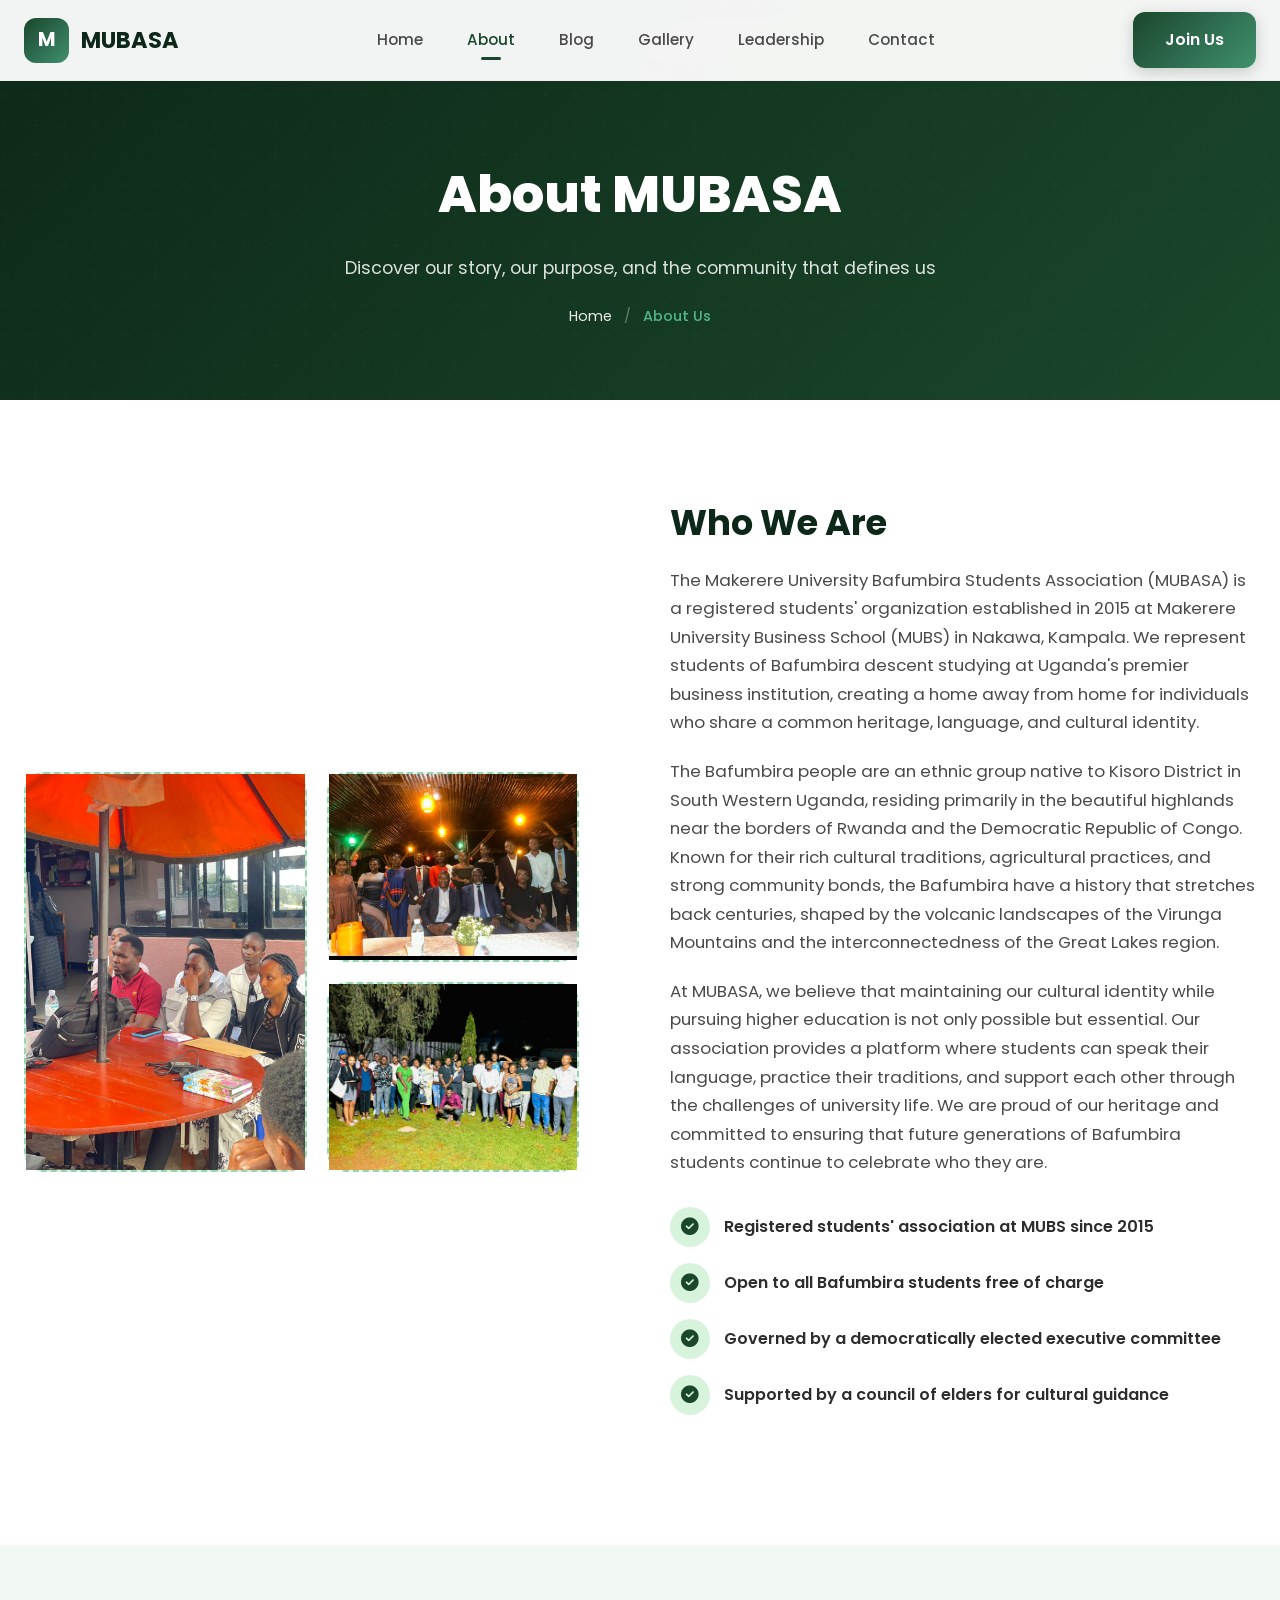
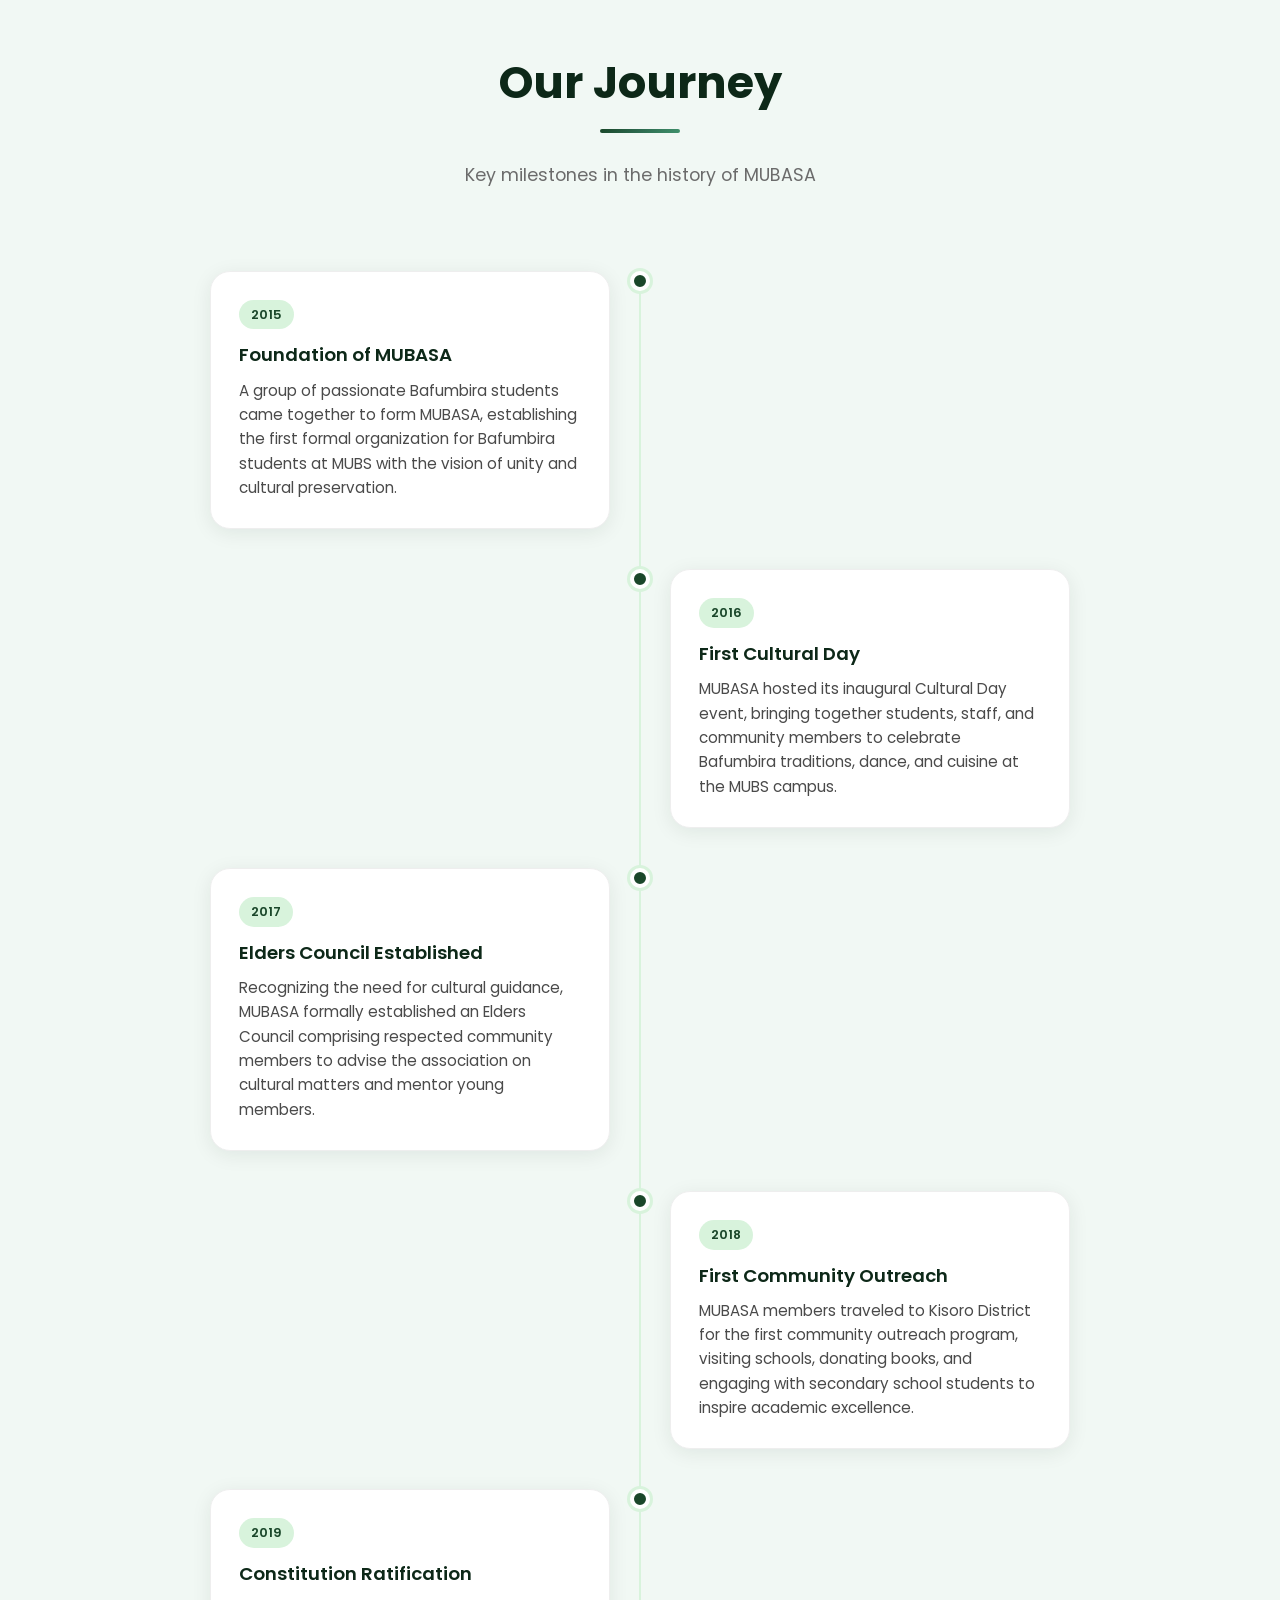
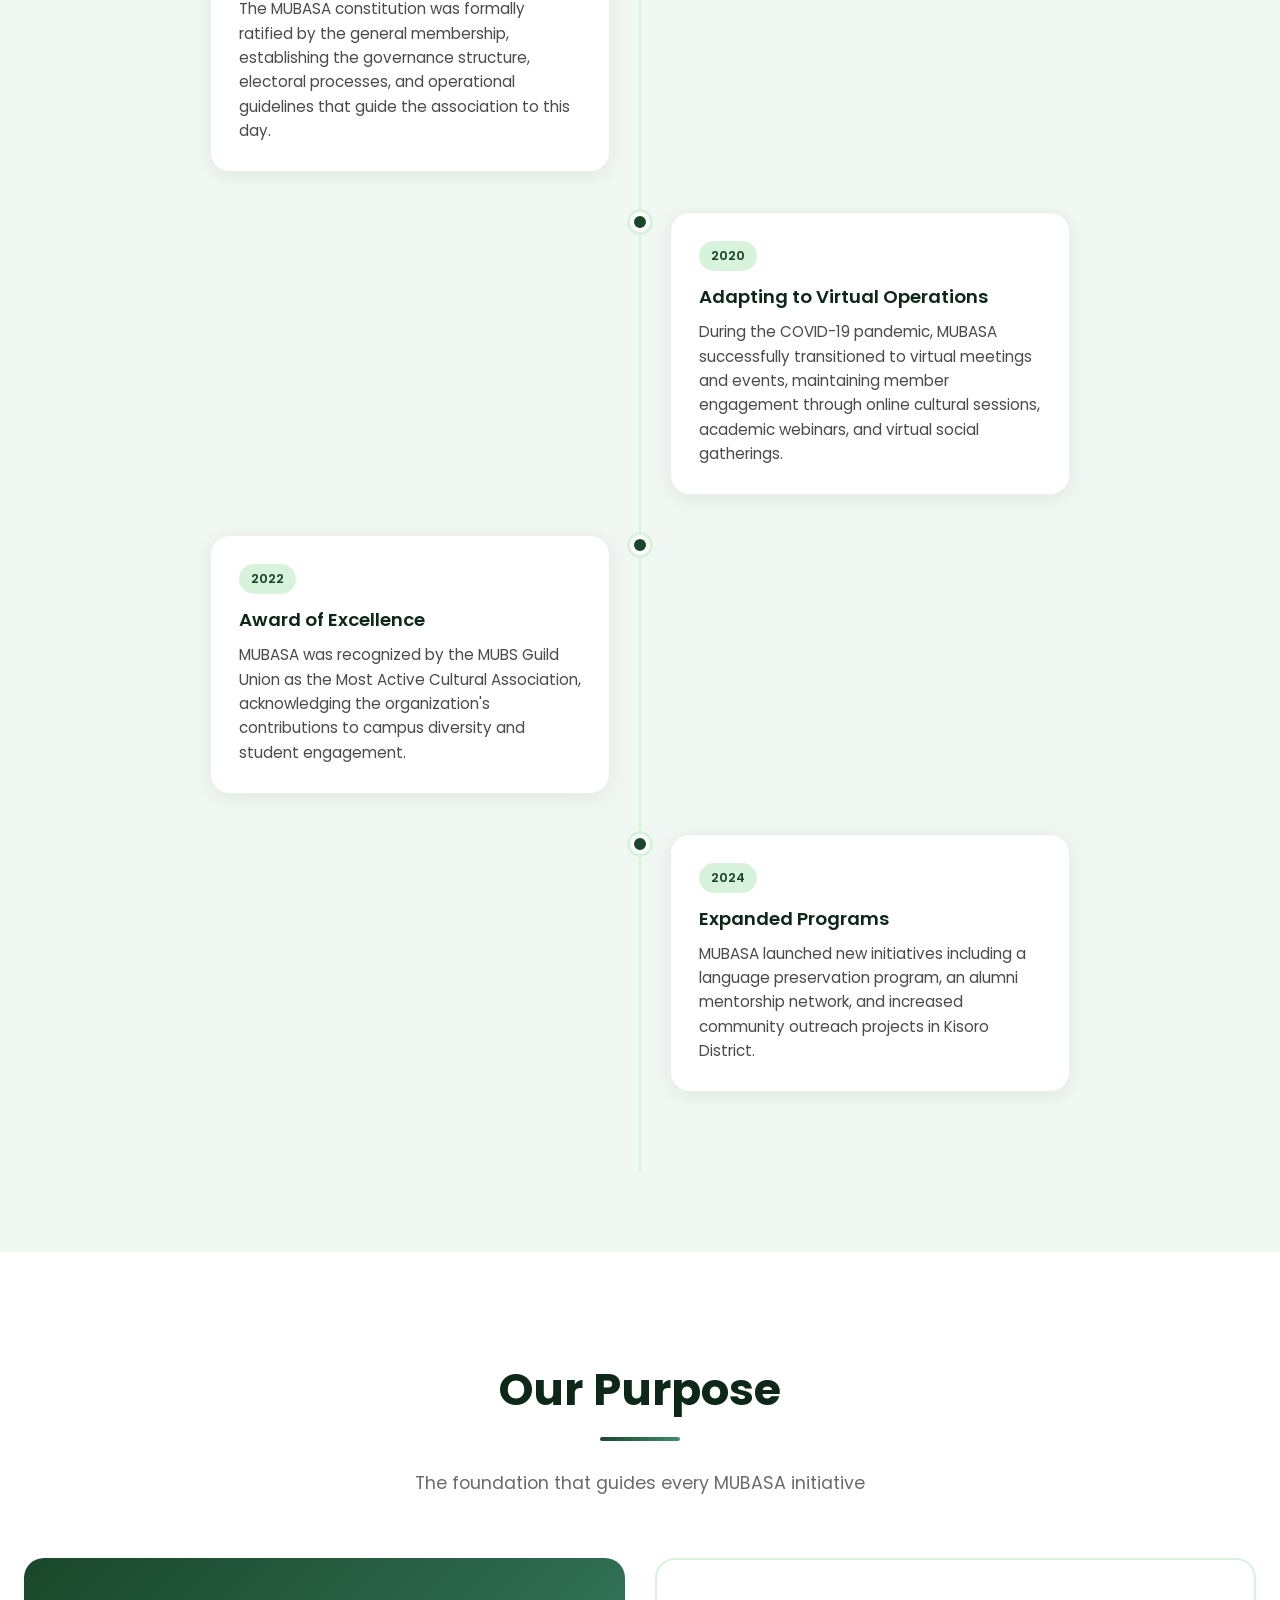
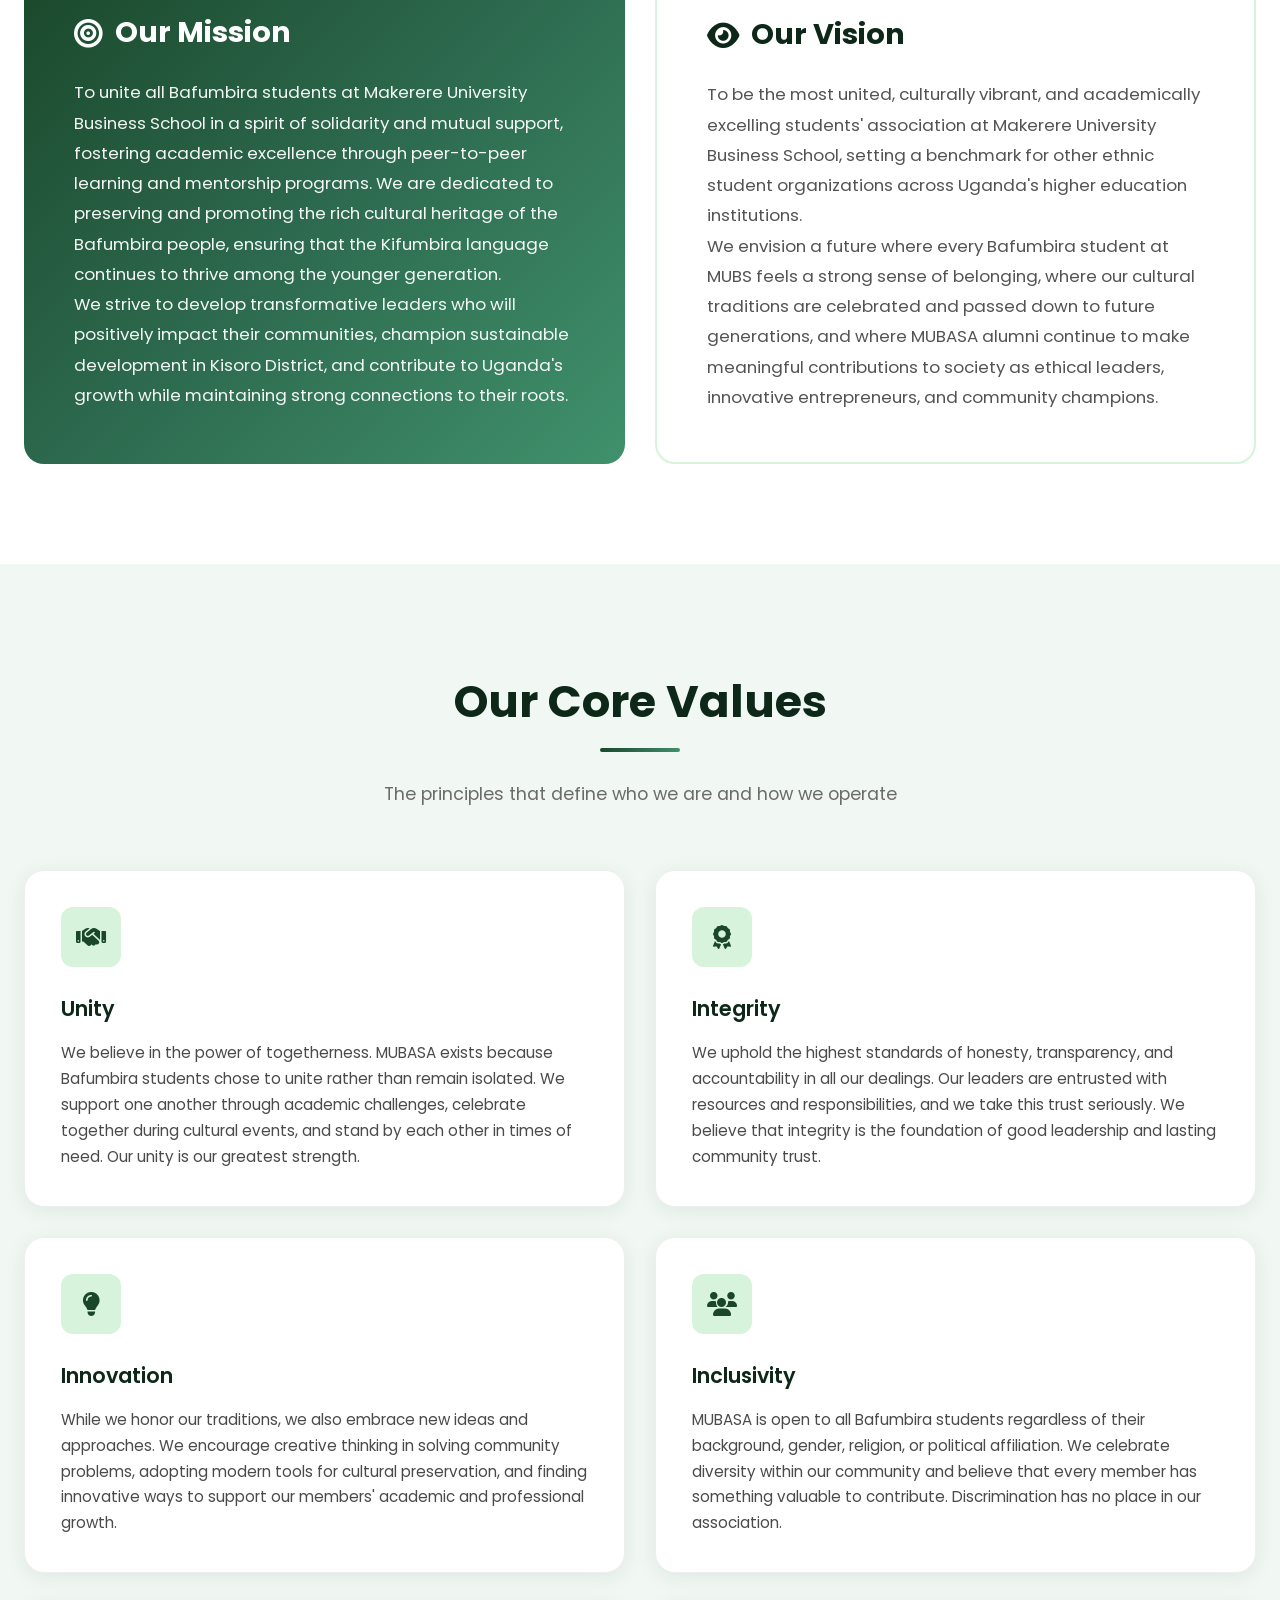
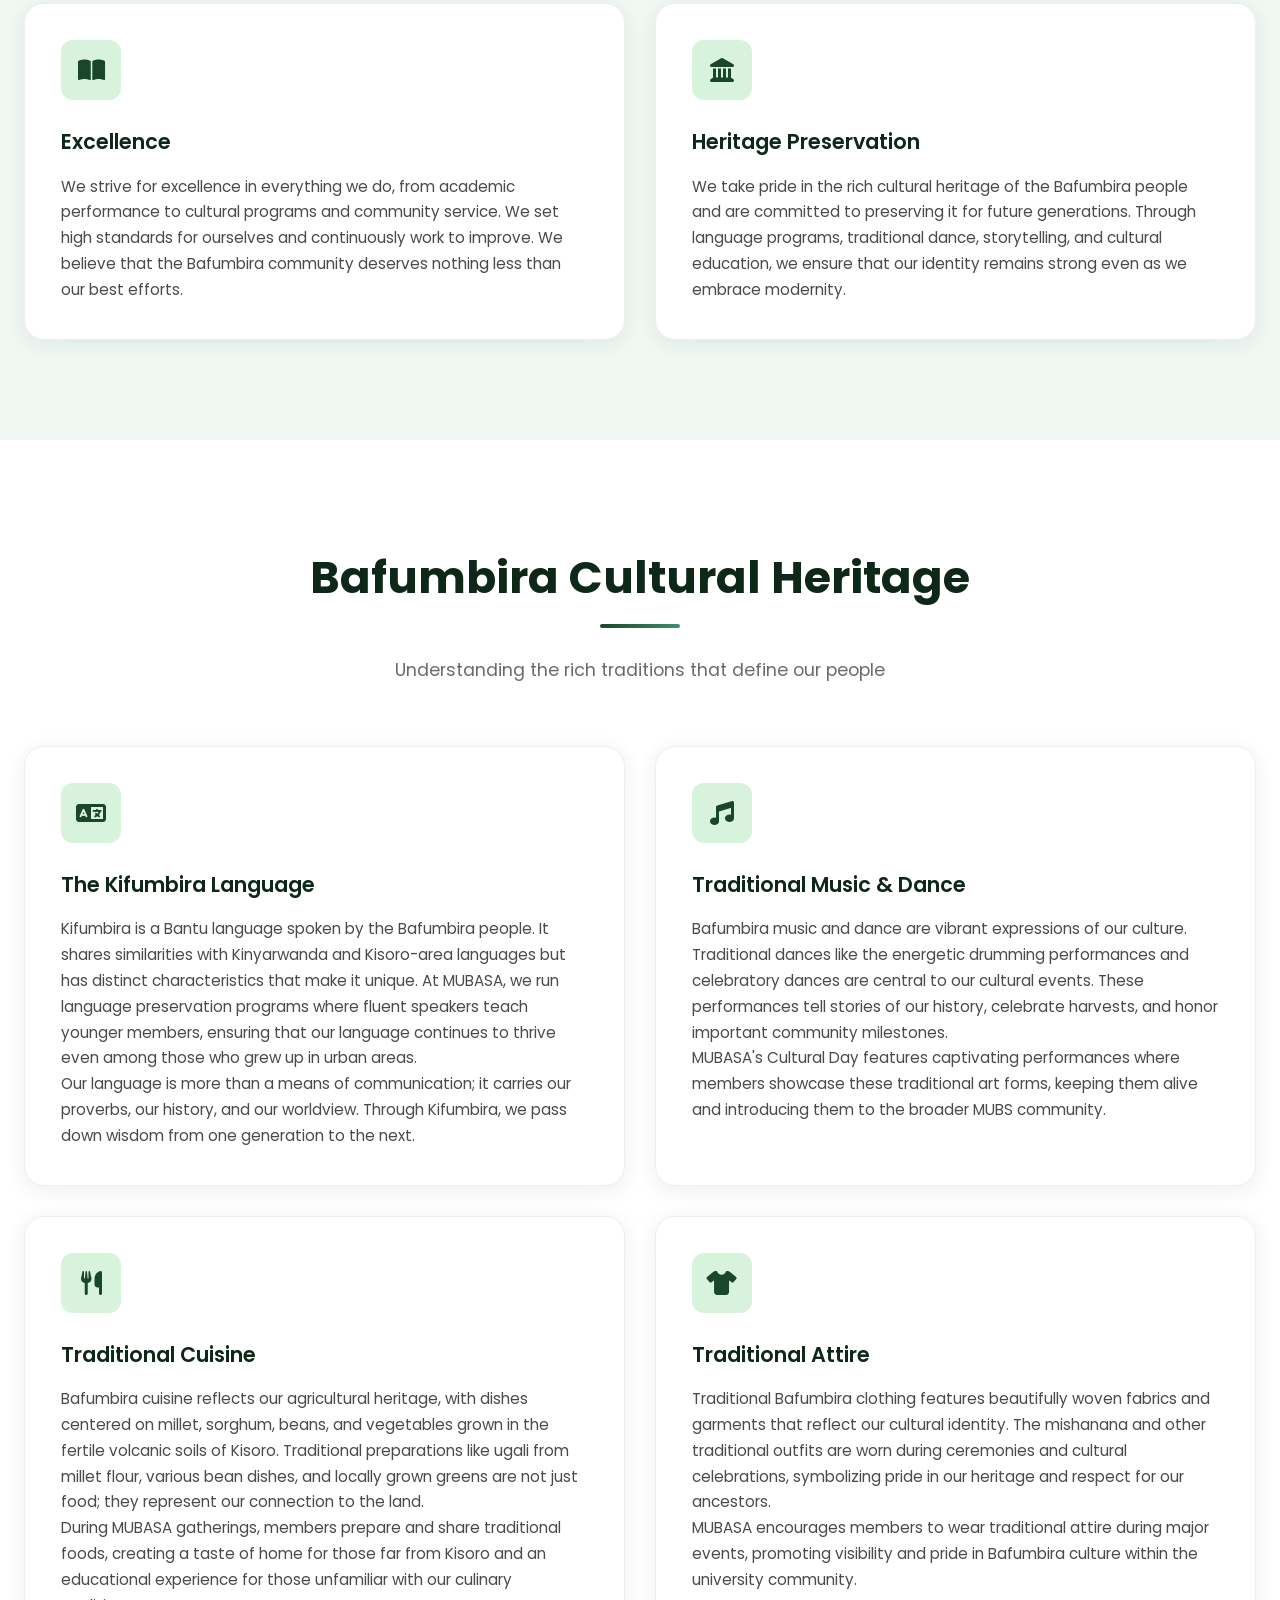
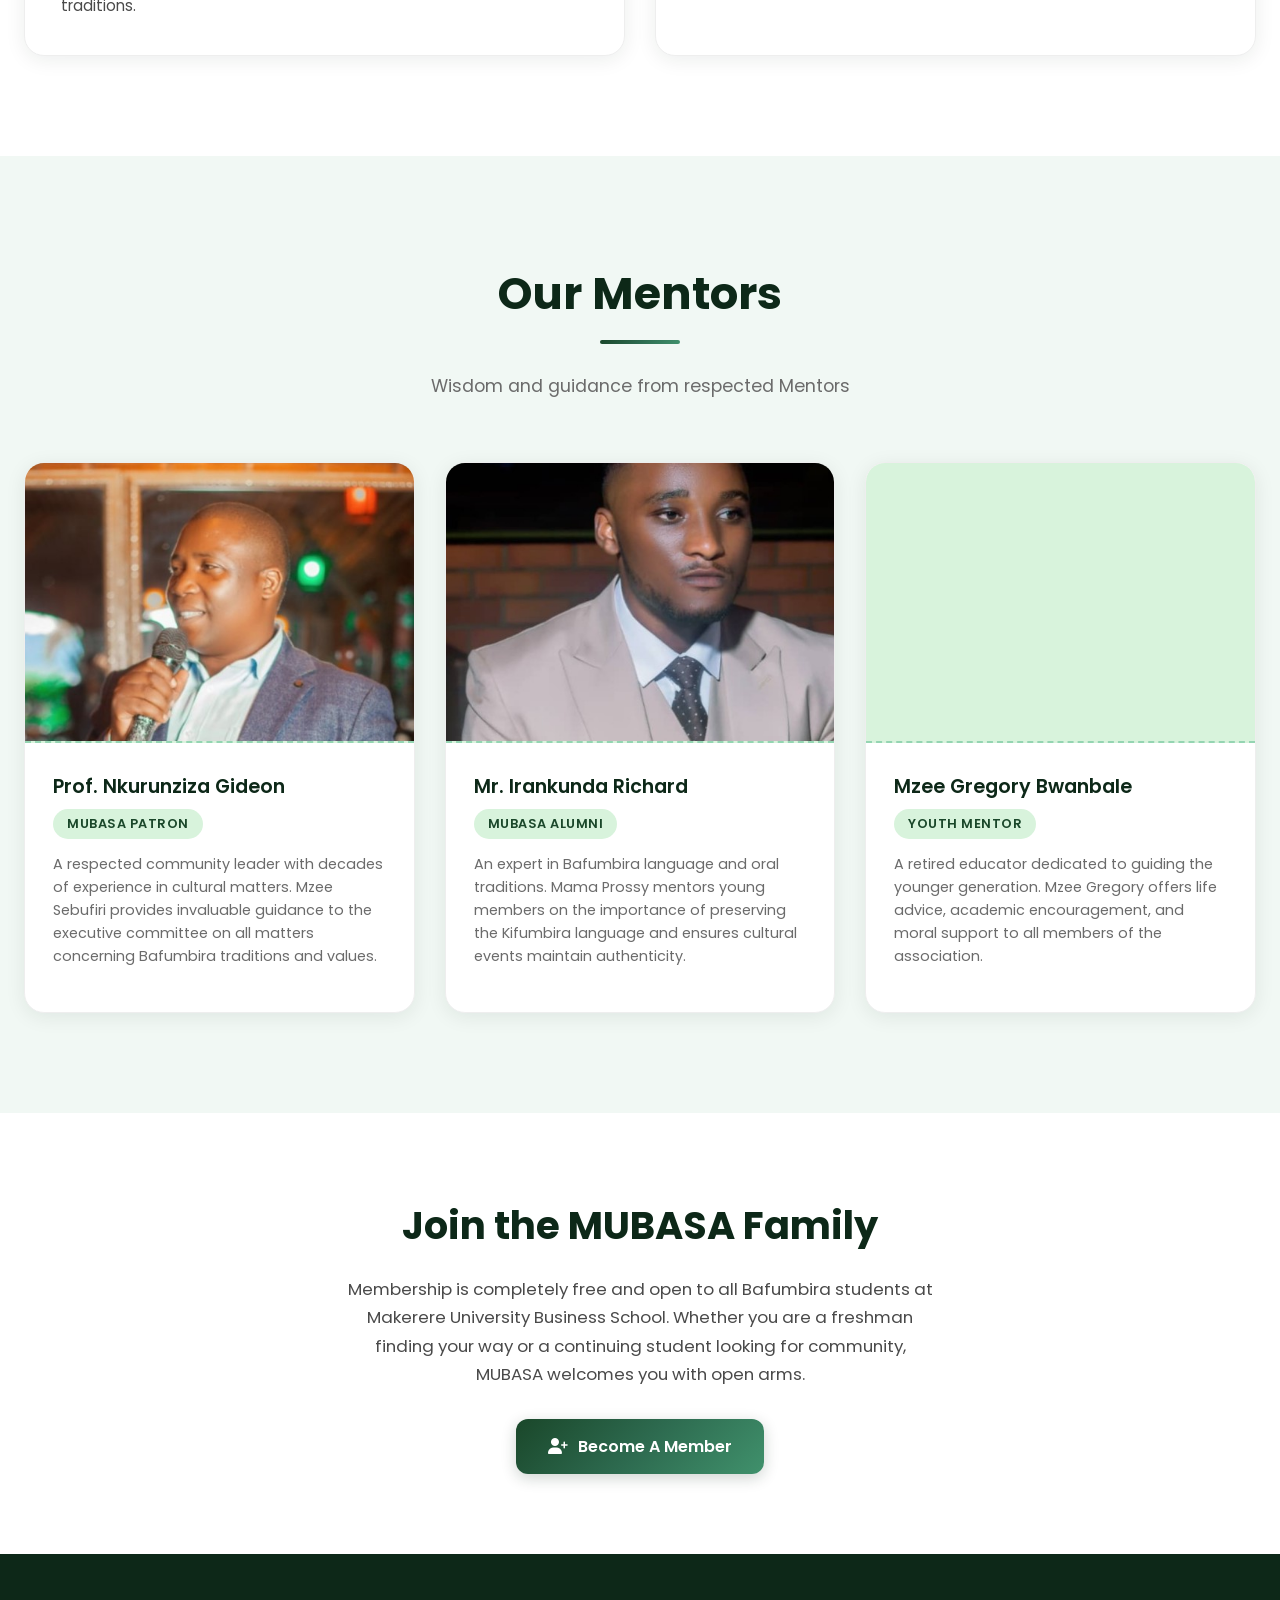
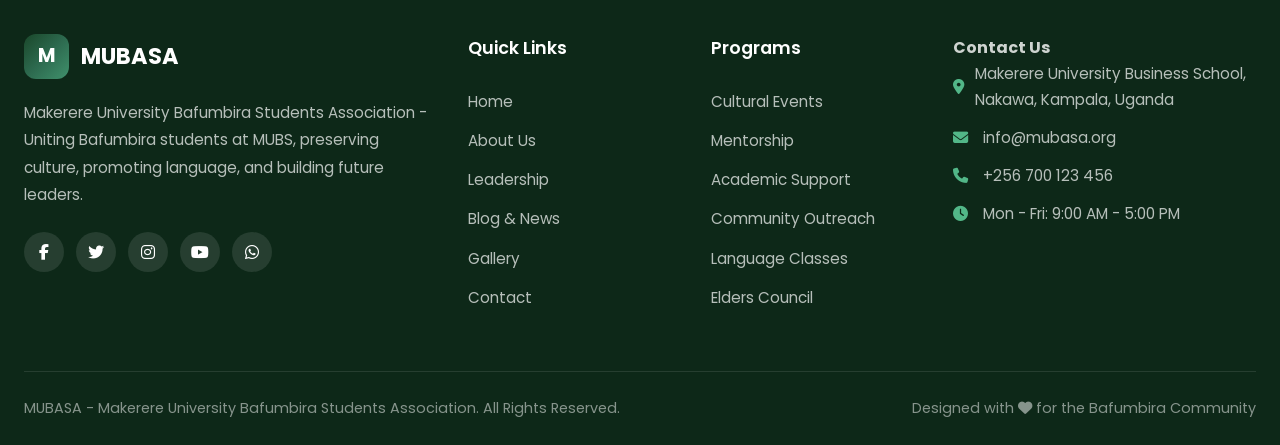
==== about.html @ 677794d9 "images insertion" ====
<!DOCTYPE html>
<html lang="en">
<head>
    <meta charset="UTF-8">
    <meta name="viewport" content="width=device-width, initial-scale=1.0">
    <meta name="description" content="Learn about MUBASA - our history, mission, vision, values, cultural heritage, and the elders council guiding our community.">
    <meta name="keywords" content="MUBASA About, Bafumbira History, MUBASA Mission, Bafumbira Culture, Elders Council">
    <title>About Us | MUBASA - Makerere University Bafumbira Students Association</title>
    <link rel="preconnect" href="https://fonts.googleapis.com">
    <link rel="preconnect" href="https://fonts.gstatic.com" crossorigin>
    <link href="https://fonts.googleapis.com/css2?family=Poppins:wght@300;400;500;600;700;800&display=swap" rel="stylesheet">
    <link rel="stylesheet" href="https://cdnjs.cloudflare.com/ajax/libs/font-awesome/6.5.1/css/all.min.css">
    <link rel="stylesheet" href="css/styles.css">
</head>
<body>
    <!-- ==================== NAVIGATION ==================== -->
    <nav class="navbar" id="navbar" role="navigation" aria-label="Main Navigation">
        <div class="nav-container">
            <a href="index.html" class="logo" aria-label="MUBASA Home">
                <div class="logo-icon">M</div>
                <span>MUBASA</span>
            </a>
            <ul class="nav-links" id="navLinks">
                <li><a href="index.html">Home</a></li>
                <li><a href="about.html" class="active">About</a></li>
                <li><a href="blog.html">Blog</a></li>
                <li><a href="gallery.html">Gallery</a></li>
                <li><a href="leadership.html">Leadership</a></li>
                <li><a href="contact.html">Contact</a></li>
            </ul>
            <div class="nav-cta">
                <a href="contact.html" class="btn btn-primary">Join Us</a>
            </div>
            <button class="mobile-toggle" id="mobileToggle" aria-label="Toggle navigation menu" aria-expanded="false">
                <span></span>
                <span></span>
                <span></span>
            </button>
        </div>
    </nav>

    <!-- ==================== PAGE BANNER ==================== -->
    <header class="page-banner" role="banner">
        <div class="container">
            <div class="page-banner-content">
                <h1>About MUBASA</h1>
                <p>Discover our story, our purpose, and the community that defines us</p>
                <nav class="breadcrumb" aria-label="Breadcrumb">
                    <a href="index.html">Home</a>
                    <span class="separator">/</span>
                    <span class="current">About Us</span>
                </nav>
            </div>
        </div>
    </header>

    <!-- ==================== WHO WE ARE ==================== -->
    <section class="section-light" aria-labelledby="who-heading">
        <div class="container">
            <div class="about-content">
                <div class="about-images">
                    <div class="about-image-main">
                        <img src="images/mubasa gala/meet4.jpg" alt="">
                    </div>
                    <div class="about-image-small">
                        <img src="images/mubasa gala/party.jpg" alt="">
                    </div>
                    <div class="about-image-small">
                        <img src="images/mubasa gala/crew.jpg" alt="">
                    </div>
                </div>
                <div class="about-text">
                    <h3 id="who-heading">Who We Are</h3>
                    <p>
                        The Makerere University Bafumbira Students Association (MUBASA) is a registered 
                        students' organization established in 2015 at Makerere University Business School 
                        (MUBS) in Nakawa, Kampala. We represent students of Bafumbira descent studying 
                        at Uganda's premier business institution, creating a home away from home for 
                        individuals who share a common heritage, language, and cultural identity.
                    </p>
                    <p>
                        The Bafumbira people are an ethnic group native to Kisoro District in South Western 
                        Uganda, residing primarily in the beautiful highlands near the borders of Rwanda 
                        and the Democratic Republic of Congo. Known for their rich cultural traditions, 
                        agricultural practices, and strong community bonds, the Bafumbira have a history 
                        that stretches back centuries, shaped by the volcanic landscapes of the Virunga 
                        Mountains and the interconnectedness of the Great Lakes region.
                    </p>
                    <p>
                        At MUBASA, we believe that maintaining our cultural identity while pursuing higher 
                        education is not only possible but essential. Our association provides a platform 
                        where students can speak their language, practice their traditions, and support 
                        each other through the challenges of university life. We are proud of our heritage 
                        and committed to ensuring that future generations of Bafumbira students continue 
                        to celebrate who they are.
                    </p>
                    <div class="about-features">
                        <div class="about-feature">
                            <div class="about-feature-icon"><i class="fas fa-check-circle" aria-hidden="true"></i></div>
                            <span>Registered students' association at MUBS since 2015</span>
                        </div>
                        <div class="about-feature">
                            <div class="about-feature-icon"><i class="fas fa-check-circle" aria-hidden="true"></i></div>
                            <span>Open to all Bafumbira students free of charge</span>
                        </div>
                        <div class="about-feature">
                            <div class="about-feature-icon"><i class="fas fa-check-circle" aria-hidden="true"></i></div>
                            <span>Governed by a democratically elected executive committee</span>
                        </div>
                        <div class="about-feature">
                            <div class="about-feature-icon"><i class="fas fa-check-circle" aria-hidden="true"></i></div>
                            <span>Supported by a council of elders for cultural guidance</span>
                        </div>
                    </div>
                </div>
            </div>
        </div>
    </section>

    <!-- ==================== HISTORY TIMELINE ==================== -->
    <section class="section-bg" aria-labelledby="history-heading">
        <div class="container">
            <div class="section-header">
                <h2 id="history-heading">Our Journey</h2>
                <p>Key milestones in the history of MUBASA</p>
            </div>
            <div class="timeline">
                <div class="timeline-item animate fade-in-up">
                    <div class="timeline-dot"></div>
                    <div class="timeline-content">
                        <span class="year">2015</span>
                        <h4>Foundation of MUBASA</h4>
                        <p>A group of passionate Bafumbira students came together to form MUBASA, establishing the first formal organization for Bafumbira students at MUBS with the vision of unity and cultural preservation.</p>
                    </div>
                </div>
                <div class="timeline-item animate fade-in-up delay-1">
                    <div class="timeline-dot"></div>
                    <div class="timeline-content">
                        <span class="year">2016</span>
                        <h4>First Cultural Day</h4>
                        <p>MUBASA hosted its inaugural Cultural Day event, bringing together students, staff, and community members to celebrate Bafumbira traditions, dance, and cuisine at the MUBS campus.</p>
                    </div>
                </div>
                <div class="timeline-item animate fade-in-up delay-2">
                    <div class="timeline-dot"></div>
                    <div class="timeline-content">
                        <span class="year">2017</span>
                        <h4>Elders Council Established</h4>
                        <p>Recognizing the need for cultural guidance, MUBASA formally established an Elders Council comprising respected community members to advise the association on cultural matters and mentor young members.</p>
                    </div>
                </div>
                <div class="timeline-item animate fade-in-up delay-3">
                    <div class="timeline-dot"></div>
                    <div class="timeline-content">
                        <span class="year">2018</span>
                        <h4>First Community Outreach</h4>
                        <p>MUBASA members traveled to Kisoro District for the first community outreach program, visiting schools, donating books, and engaging with secondary school students to inspire academic excellence.</p>
                    </div>
                </div>
                <div class="timeline-item animate fade-in-up delay-4">
                    <div class="timeline-dot"></div>
                    <div class="timeline-content">
                        <span class="year">2019</span>
                        <h4>Constitution Ratification</h4>
                        <p>The MUBASA constitution was formally ratified by the general membership, establishing the governance structure, electoral processes, and operational guidelines that guide the association to this day.</p>
                    </div>
                </div>
                <div class="timeline-item animate fade-in-up delay-5">
                    <div class="timeline-dot"></div>
                    <div class="timeline-content">
                        <span class="year">2020</span>
                        <h4>Adapting to Virtual Operations</h4>
                        <p>During the COVID-19 pandemic, MUBASA successfully transitioned to virtual meetings and events, maintaining member engagement through online cultural sessions, academic webinars, and virtual social gatherings.</p>
                    </div>
                </div>
                <div class="timeline-item animate fade-in-up delay-6">
                    <div class="timeline-dot"></div>
                    <div class="timeline-content">
                        <span class="year">2022</span>
                        <h4>Award of Excellence</h4>
                        <p>MUBASA was recognized by the MUBS Guild Union as the Most Active Cultural Association, acknowledging the organization's contributions to campus diversity and student engagement.</p>
                    </div>
                </div>
                <div class="timeline-item animate fade-in-up delay-6">
                    <div class="timeline-dot"></div>
                    <div class="timeline-content">
                        <span class="year">2024</span>
                        <h4>Expanded Programs</h4>
                        <p>MUBASA launched new initiatives including a language preservation program, an alumni mentorship network, and increased community outreach projects in Kisoro District.</p>
                    </div>
                </div>
            </div>
        </div>
    </section>

    <!-- ==================== MISSION & VISION ==================== -->
    <section class="section-light" aria-labelledby="purpose-heading">
        <div class="container">
            <div class="section-header">
                <h2 id="purpose-heading">Our Purpose</h2>
                <p>The foundation that guides every MUBASA initiative</p>
            </div>
            <div class="mission-vision-grid">
                <article class="mission-card animate fade-in-up">
                    <h3><i class="fas fa-bullseye" aria-hidden="true"></i> Our Mission</h3>
                    <p>
                        To unite all Bafumbira students at Makerere University Business School in a spirit 
                        of solidarity and mutual support, fostering academic excellence through peer-to-peer 
                        learning and mentorship programs. We are dedicated to preserving and promoting the 
                        rich cultural heritage of the Bafumbira people, ensuring that the Kifumbira language 
                        continues to thrive among the younger generation.
                    </p>
                    <p>
                        We strive to develop transformative leaders who will positively impact their 
                        communities, champion sustainable development in Kisoro District, and contribute 
                        to Uganda's growth while maintaining strong connections to their roots.
                    </p>
                </article>
                <article class="vision-card animate fade-in-up delay-1">
                    <h3><i class="fas fa-eye" aria-hidden="true"></i> Our Vision</h3>
                    <p>
                        To be the most united, culturally vibrant, and academically excelling students' 
                        association at Makerere University Business School, setting a benchmark for other 
                        ethnic student organizations across Uganda's higher education institutions.
                    </p>
                    <p>
                        We envision a future where every Bafumbira student at MUBS feels a strong sense 
                        of belonging, where our cultural traditions are celebrated and passed down to future 
                        generations, and where MUBASA alumni continue to make meaningful contributions to 
                        society as ethical leaders, innovative entrepreneurs, and community champions.
                    </p>
                </article>
            </div>
        </div>
    </section>

    <!-- ==================== CORE VALUES ==================== -->
    <section class="section-bg" aria-labelledby="values-heading">
        <div class="container">
            <div class="section-header">
                <h2 id="values-heading">Our Core Values</h2>
                <p>The principles that define who we are and how we operate</p>
            </div>
            <div class="grid-2">
                <article class="card animate fade-in-up">
                    <div class="card-icon"><i class="fas fa-handshake" aria-hidden="true"></i></div>
                    <h3>Unity</h3>
                    <p>
                        We believe in the power of togetherness. MUBASA exists because Bafumbira students 
                        chose to unite rather than remain isolated. We support one another through academic 
                        challenges, celebrate together during cultural events, and stand by each other in 
                        times of need. Our unity is our greatest strength.
                    </p>
                </article>
                <article class="card animate fade-in-up delay-1">
                    <div class="card-icon"><i class="fas fa-award" aria-hidden="true"></i></div>
                    <h3>Integrity</h3>
                    <p>
                        We uphold the highest standards of honesty, transparency, and accountability in all 
                        our dealings. Our leaders are entrusted with resources and responsibilities, and we 
                        take this trust seriously. We believe that integrity is the foundation of good 
                        leadership and lasting community trust.
                    </p>
                </article>
                <article class="card animate fade-in-up delay-2">
                    <div class="card-icon"><i class="fas fa-lightbulb" aria-hidden="true"></i></div>
                    <h3>Innovation</h3>
                    <p>
                        While we honor our traditions, we also embrace new ideas and approaches. We encourage 
                        creative thinking in solving community problems, adopting modern tools for cultural 
                        preservation, and finding innovative ways to support our members' academic and 
                        professional growth.
                    </p>
                </article>
                <article class="card animate fade-in-up delay-3">
                    <div class="card-icon"><i class="fas fa-users" aria-hidden="true"></i></div>
                    <h3>Inclusivity</h3>
                    <p>
                        MUBASA is open to all Bafumbira students regardless of their background, gender, 
                        religion, or political affiliation. We celebrate diversity within our community and 
                        believe that every member has something valuable to contribute. Discrimination has 
                        no place in our association.
                    </p>
                </article>
                <article class="card animate fade-in-up delay-4">
                    <div class="card-icon"><i class="fas fa-book-open" aria-hidden="true"></i></div>
                    <h3>Excellence</h3>
                    <p>
                        We strive for excellence in everything we do, from academic performance to cultural 
                        programs and community service. We set high standards for ourselves and continuously 
                        work to improve. We believe that the Bafumbira community deserves nothing less than 
                        our best efforts.
                    </p>
                </article>
                <article class="card animate fade-in-up delay-5">
                    <div class="card-icon"><i class="fas fa-landmark" aria-hidden="true"></i></div>
                    <h3>Heritage Preservation</h3>
                    <p>
                        We take pride in the rich cultural heritage of the Bafumbira people and are committed 
                        to preserving it for future generations. Through language programs, traditional dance, 
                        storytelling, and cultural education, we ensure that our identity remains strong even 
                        as we embrace modernity.
                    </p>
                </article>
            </div>
        </div>
    </section>

    <!-- ==================== CULTURAL HERITAGE ==================== -->
    <section class="section-light" aria-labelledby="culture-heading">
        <div class="container">
            <div class="section-header">
                <h2 id="culture-heading">Bafumbira Cultural Heritage</h2>
                <p>Understanding the rich traditions that define our people</p>
            </div>
            <div class="grid-2">
                <article class="card animate fade-in-up">
                    <div class="card-icon"><i class="fas fa-language" aria-hidden="true"></i></div>
                    <h3>The Kifumbira Language</h3>
                    <p>
                        Kifumbira is a Bantu language spoken by the Bafumbira people. It shares similarities 
                        with Kinyarwanda and Kisoro-area languages but has distinct characteristics that make 
                        it unique. At MUBASA, we run language preservation programs where fluent speakers 
                        teach younger members, ensuring that our language continues to thrive even among 
                        those who grew up in urban areas.
                    </p>
                    <p>
                        Our language is more than a means of communication; it carries our proverbs, our 
                        history, and our worldview. Through Kifumbira, we pass down wisdom from one generation 
                        to the next.
                    </p>
                </article>
                <article class="card animate fade-in-up delay-1">
                    <div class="card-icon"><i class="fas fa-music" aria-hidden="true"></i></div>
                    <h3>Traditional Music &amp; Dance</h3>
                    <p>
                        Bafumbira music and dance are vibrant expressions of our culture. Traditional dances 
                        like the energetic drumming performances and celebratory dances are central to our 
                        cultural events. These performances tell stories of our history, celebrate harvests, 
                        and honor important community milestones.
                    </p>
                    <p>
                        MUBASA's Cultural Day features captivating performances where members showcase these 
                        traditional art forms, keeping them alive and introducing them to the broader MUBS 
                        community.
                    </p>
                </article>
                <article class="card animate fade-in-up delay-2">
                    <div class="card-icon"><i class="fas fa-utensils" aria-hidden="true"></i></div>
                    <h3>Traditional Cuisine</h3>
                    <p>
                        Bafumbira cuisine reflects our agricultural heritage, with dishes centered on millet, 
                        sorghum, beans, and vegetables grown in the fertile volcanic soils of Kisoro. 
                        Traditional preparations like ugali from millet flour, various bean dishes, and 
                        locally grown greens are not just food; they represent our connection to the land.
                    </p>
                    <p>
                        During MUBASA gatherings, members prepare and share traditional foods, creating a 
                        taste of home for those far from Kisoro and an educational experience for those 
                        unfamiliar with our culinary traditions.
                    </p>
                </article>
                <article class="card animate fade-in-up delay-3">
                    <div class="card-icon"><i class="fas fa-tshirt" aria-hidden="true"></i></div>
                    <h3>Traditional Attire</h3>
                    <p>
                        Traditional Bafumbira clothing features beautifully woven fabrics and garments that 
                        reflect our cultural identity. The mishanana and other traditional outfits are worn 
                        during ceremonies and cultural celebrations, symbolizing pride in our heritage and 
                        respect for our ancestors.
                    </p>
                    <p>
                        MUBASA encourages members to wear traditional attire during major events, promoting 
                        visibility and pride in Bafumbira culture within the university community.
                    </p>
                </article>
            </div>
        </div>
    </section>

    <!-- ==================== ELDERS COUNCIL ==================== -->
    <section class="section-bg" aria-labelledby="elders-heading">
        <div class="container">
            <div class="section-header">
                <h2 id="elders-heading">Our Mentors</h2>
                <p>Wisdom and guidance from respected Mentors</p>
            </div>
            <div class="grid-3">
                <article class="leader-card animate fade-in-up">
                    <div class="leader-image" role="img" aria-label="Elder Chairman photo placeholder">
                        <img src="images/Advisors/mubasa patron.jpeg" alt="">
                    </div>
                    <div class="leader-info">
                        <h4>Prof. Nkurunziza Gideon</h4>
                        <span class="role">MUBASA Patron</span>
                        <p>
                            A respected community leader with decades of experience in cultural matters.
                            Mzee Sebufiri provides invaluable guidance to the executive committee on all
                            matters concerning Bafumbira traditions and values.
                        </p>
                    </div>
                </article>
                <article class="leader-card animate fade-in-up delay-1">
                    <div class="leader-image" role="img" aria-label="Elder Advisor photo placeholder">
                        <img src="images/Advisors/mubasa Alumini.jpeg" alt="">
                    </div>
                    <div class="leader-info">
                        <h4>Mr. Irankunda Richard</h4>
                        <span class="role">MUBASA ALUMNI</span>
                        <p>
                            An expert in Bafumbira language and oral traditions. Mama Prossy mentors
                            young members on the importance of preserving the Kifumbira language and
                            ensures cultural events maintain authenticity.
                        </p>
                    </div>
                </article>
                <article class="leader-card animate fade-in-up delay-2">
                    <div class="leader-image" role="img" aria-label="Youth Mentor photo placeholder"></div>
                    <div class="leader-info">
                        <h4>Mzee Gregory Bwanbale</h4>
                        <span class="role">Youth Mentor</span>
                        <p>
                            A retired educator dedicated to guiding the younger generation. Mzee Gregory
                            offers life advice, academic encouragement, and moral support to all members
                            of the association.
                        </p>
                    </div>
                </article>
            </div>
        </div>
    </section>

    <!-- ==================== CTA SECTION ==================== -->
    <section class="cta-section section-light" aria-labelledby="join-heading">
        <div class="container">
            <h2 id="join-heading">Join the MUBASA Family</h2>
            <p>
                Membership is completely free and open to all Bafumbira students at Makerere University 
                Business School. Whether you are a freshman finding your way or a continuing student 
                looking for community, MUBASA welcomes you with open arms.
            </p>
            <a href="contact.html" class="btn btn-primary">
                <i class="fas fa-user-plus" aria-hidden="true"></i>
                Become a Member
            </a>
        </div>
    </section>

    <!-- ==================== FOOTER ==================== -->
    <footer class="footer" role="contentinfo">
        <div class="container">
            <div class="footer-grid">
                <div class="footer-brand">
                    <a href="index.html" class="logo" aria-label="MUBASA Home">
                        <div class="logo-icon">M</div>
                        <span>MUBASA</span>
                    </a>
                    <p>
                        Makerere University Bafumbira Students Association - Uniting Bafumbira students 
                        at MUBS, preserving culture, promoting language, and building future leaders.
                    </p>
                    <div class="footer-social">
                        <a href="#" aria-label="Facebook"><i class="fab fa-facebook-f"></i></a>
                        <a href="#" aria-label="Twitter"><i class="fab fa-twitter"></i></a>
                        <a href="#" aria-label="Instagram"><i class="fab fa-instagram"></i></a>
                        <a href="#" aria-label="YouTube"><i class="fab fa-youtube"></i></a>
                        <a href="#" aria-label="WhatsApp"><i class="fab fa-whatsapp"></i></a>
                    </div>
                </div>
                <div class="footer-links">
                    <h4>Quick Links</h4>
                    <ul>
                        <li><a href="index.html">Home</a></li>
                        <li><a href="about.html">About Us</a></li>
                        <li><a href="leadership.html">Leadership</a></li>
                        <li><a href="blog.html">Blog &amp; News</a></li>
                        <li><a href="gallery.html">Gallery</a></li>
                        <li><a href="contact.html">Contact</a></li>
                    </ul>
                </div>
                <div class="footer-links">
                    <h4>Programs</h4>
                    <ul>
                        <li><a href="about.html">Cultural Events</a></li>
                        <li><a href="about.html">Mentorship</a></li>
                        <li><a href="about.html">Academic Support</a></li>
                        <li><a href="about.html">Community Outreach</a></li>
                        <li><a href="about.html">Language Classes</a></li>
                        <li><a href="about.html">Elders Council</a></li>
                    </ul>
                </div>
                <div class="footer-contact">
                    <h4>Contact Us</h4>
                    <p><i class="fas fa-map-marker-alt" aria-hidden="true"></i> Makerere University Business School, Nakawa, Kampala, Uganda</p>
                    <p><i class="fas fa-envelope" aria-hidden="true"></i> info@mubasa.org</p>
                    <p><i class="fas fa-phone" aria-hidden="true"></i> +256 700 123 456</p>
                    <p><i class="fas fa-clock" aria-hidden="true"></i> Mon - Fri: 9:00 AM - 5:00 PM</p>
                </div>
            </div>
            <div class="footer-bottom">
                <p> MUBASA - Makerere University Bafumbira Students Association. All Rights Reserved.</p>
                <p>Designed with <i class="fas fa-heart" aria-hidden="true"></i> for the Bafumbira Community</p>
            </div>
        </div>
    </footer>

    <!-- ==================== SCROLL TO TOP ==================== -->
    <button class="scroll-top" id="scrollTop" aria-label="Scroll to top">
        <i class="fas fa-chevron-up" aria-hidden="true"></i>
    </button>

    <!-- ==================== JAVASCRIPT ==================== -->
    <script>
        const mobileToggle = document.getElementById('mobileToggle');
        const navLinks = document.getElementById('navLinks');
        mobileToggle.addEventListener('click', () => {
            navLinks.classList.toggle('active');
            const expanded = mobileToggle.getAttribute('aria-expanded') === 'true';
            mobileToggle.setAttribute('aria-expanded', !expanded);
        });

        const navbar = document.getElementById('navbar');
        window.addEventListener('scroll', () => {
            if (window.scrollY > 50) navbar.classList.add('scrolled');
            else navbar.classList.remove('scrolled');
        });

        const scrollTopBtn = document.getElementById('scrollTop');
        window.addEventListener('scroll', () => {
            if (window.scrollY > 500) scrollTopBtn.classList.add('visible');
            else scrollTopBtn.classList.remove('visible');
        });
        scrollTopBtn.addEventListener('click', () => {
            window.scrollTo({ top: 0, behavior: 'smooth' });
        });

        const animateElements = document.querySelectorAll('.animate');
        const observer = new IntersectionObserver((entries) => {
            entries.forEach(entry => { if (entry.isIntersecting) entry.target.style.opacity = '1'; });
        }, { threshold: 0.1 });
        animateElements.forEach(el => observer.observe(el));
    </script>
</body>
</html>
---- css/styles.css ----
/* ==========================================================
   MUBASA - Makerere University Bafumbira Students Association
   Global Stylesheet - Green Professional Theme
   ALPHER TECHNOLOGIES UGANDA
   ========================================================== */

/* ---------- RESET & BASE ---------- */
*, *::before, *::after { margin: 0; padding: 0; box-sizing: border-box; }

:root {
    --primary-dark: #0d2818;
    --primary: #1a472a;
    --primary-medium: #2d6a4f;
    --primary-light: #40916c;
    --primary-bright: #52b788;
    --primary-pale: #74c69d;
    --primary-lighter: #95d5b2;
    --primary-bg: #d8f3dc;
    --primary-bg-light: #e8f5e9;
    --primary-bg-pale: #f1f8f4;
    --text-dark: #1b1b1b;
    --text-medium: #2d2d2d;
    --text-light: #4a4a4a;
    --text-muted: #6b6b6b;
    --text-faint: #888888;
    --white: #ffffff;
    --off-white: #fafafa;
    --border: #e0e0e0;
    --border-light: #eeeeee;
    --shadow: rgba(13, 40, 24, 0.08);
    --shadow-medium: rgba(13, 40, 24, 0.12);
    --shadow-dark: rgba(13, 40, 24, 0.2);
    --gradient-primary: linear-gradient(135deg, var(--primary) 0%, var(--primary-medium) 50%, var(--primary-light) 100%);
    --gradient-dark: linear-gradient(135deg, var(--primary-dark) 0%, var(--primary) 100%);
    --gradient-light: linear-gradient(135deg, var(--primary-bg) 0%, var(--primary-bg-light) 100%);
    --font-primary: 'Poppins', -apple-system, BlinkMacSystemFont, 'Segoe UI', sans-serif;
    --section-padding: 100px;
    --container-max: 1280px;
    --container-padding: 24px;
    --transition-fast: 0.2s ease;
    --transition-normal: 0.3s ease;
    --transition-slow: 0.5s ease;
    --radius-sm: 6px;
    --radius-md: 12px;
    --radius-lg: 20px;
    --radius-xl: 30px;
    --radius-full: 50%;
}

html { 
    scroll-behavior: smooth; 
    font-size: 16px; 
}
body { 
    font-family: var(--font-primary); 
    color: var(--text-medium); 
    line-height: 1.7; 
    background-color: var(--white); 
    overflow-x: hidden; 
}
a { 
    text-decoration: none; 
    color: inherit; 
    transition: var(--transition-normal); 
}
img { 
    max-width: 100%; 
    height: 100%; 
    display: block; 
}
ul, ol { 
    list-style: none; 
}

/* ---------- UTILITIES ---------- */
.container { 
    max-width: var(--container-max); 
    margin: 0 auto; 
    padding: 0 var(--container-padding); 
}
.section-header { 
    text-align: center; 
    margin-bottom: 60px; 
}
.section-header h2 { 
    font-size: 2.8rem; 
    font-weight: 700; 
    color: var(--primary-dark); 
    margin-bottom: 16px; 
    position: relative; 
    display: inline-block; 
}
.section-header h2::after { 
    content: ''; 
    position: absolute; 
    bottom: -12px; left: 50%; 
    transform: translateX(-50%); 
    width: 80px; 
    height: 4px; 
    background: var(--gradient-primary); 
    border-radius: var(--radius-sm); 
}
.section-header p { 
    font-size: 1.1rem; 
    color: var(--text-muted); 
    max-width: 600px; 
    margin: 24px auto 0; 
}
.section-header-light h2 { 
    color: var(--white); 
}
.section-header-light h2::after { 
    background: var(--white); 
}
.section-header-light p { 
    color: rgba(255,255,255,0.85); 
}

.text-center { 
    text-align: center; 
}
.mb-20 { 
    margin-bottom: 20px; 
}
.mb-40 { 
    margin-bottom: 40px; 
}
.mt-40 { 
    margin-top: 40px; 
}
.pt-0 { 
    padding-top: 0; 
}

/* ---------- BUTTONS ---------- */
.btn { 
    display: inline-flex; 
    align-items: center; 
    justify-content: center; 
    gap: 10px; padding: 14px 32px; 
    font-family: var(--font-primary); 
    font-size: 1rem; 
    font-weight: 600; 
    border: none; 
    border-radius: var(--radius-md); 
    cursor: pointer; 
    transition: var(--transition-normal); 
    text-transform: capitalize; 
}
.btn-primary { 
    background: var(--gradient-primary); 
    color: var(--white); 
    box-shadow: 0 4px 15px var(--shadow-dark); 
}
.btn-primary:hover { 
    transform: translateY(-3px); 
    box-shadow: 0 8px 25px var(--shadow-dark); 
    background: var(--gradient-dark); 
}
.btn-secondary { 
    background: transparent; 
    color: var(--primary); 
    border: 2px solid var(--primary); 
}
.btn-secondary:hover { 
    background: var(--primary); 
    color: var(--white); 
    transform: translateY(-3px); 
}
.btn-light { 
    background: var(--white); 
    color: var(--primary); 
    box-shadow: 0 4px 15px var(--shadow); 
}
.btn-light:hover { 
    background: var(--primary-bg); 
    transform: translateY(-3px); 
    box-shadow: 0 8px 25px var(--shadow-medium); 
}
.btn-outline-light { 
    background: transparent; 
    color: var(--white); 
    border: 2px solid rgba(255,255,255,0.4); 
}
.btn-outline-light:hover { 
    background: var(--white); 
    color: var(--primary); 
    border-color: var(--white); 
}

/* ---------- NAVIGATION ---------- */
.navbar { 
    position: fixed; 
    top: 0; left: 0; 
    width: 100%; 
    z-index: 1000; 
    background: rgba(255,255,255,0.95); 
    backdrop-filter: blur(10px); 
    border-bottom: 1px solid var(--border-light); 
    transition: var(--transition-normal); 
}
.navbar.scrolled { 
    box-shadow: 0 4px 20px var(--shadow); 
    background: rgba(255,255,255,0.98); 
}
.nav-container { 
    max-width: var(--container-max); 
    margin: 0 auto; 
    padding: 0 var(--container-padding); 
    display: flex; 
    align-items: center; 
    justify-content: space-between; 
    height: 80px; 
}
.logo { 
    display: flex; 
    align-items: center; 
    gap: 12px; 
    font-weight: 700; 
    font-size: 1.4rem; 
    color: var(--primary-dark); 
}
.logo-icon { 
    width: 45px; 
    height: 45px; 
    background: var(--gradient-primary); 
    border-radius: var(--radius-md); 
    display: flex; 
    align-items: center; 
    justify-content: center; 
    color: var(--white); 
    font-size: 1.2rem; 
    font-weight: 700; 
}
.nav-links { 
    display: flex; 
    align-items: center; 
    gap: 8px; 
}
.nav-links a { 
    padding: 10px 18px; 
    font-size: 0.95rem; 
    font-weight: 500; 
    color: var(--text-light); 
    border-radius: var(--radius-md); 
    position: relative; 
}
.nav-links a:hover, 
.nav-links a.active { 
    color: var(--primary); 
    background: transparent; 
}
.nav-links a.active::after { 
    content: ''; 
    position: absolute; 
    bottom: 0; 
    left: 50%; 
    transform: translateX(-50%); 
    width: 20px; 
    height: 3px; 
    background: var(--primary); 
    border-radius: var(--radius-sm); 
}
.nav-cta { 
    display: flex; 
    align-items: center; 
    gap: 16px; 
}
.mobile-toggle { 
    display: none; 
    flex-direction: column; 
    gap: 5px; 
    cursor: pointer; 
    padding: 5px; 
}
.mobile-toggle span { 
    width: 25px; 
    height: 2px; 
    background: var(--primary-dark); 
    transition: var(--transition-normal); 
    border-radius: 2px; 
}

/* ---------- HERO SECTION ---------- */
.hero {
    position: relative; 
    min-height: calc(100vh - 80px); 
    padding: 180px 0 80px; 
    background: radial-gradient(circle at top left, rgba(82,183,136,0.2), transparent 24%), linear-gradient(135deg, #0c2717 0%, #18442e 100%); 
    overflow: hidden; 
}
.hero::before { 
    content: ''; 
    position: absolute; 
    inset: 0; 
    background: url("data:image/svg+xml,%3Csvg width='60' height='60' viewBox='0 0 60 60' xmlns='http://www.w3.org/2000/svg'%3E%3Cg fill='none' fill-rule='evenodd'%3E%3Cg fill='%2340916c' fill-opacity='0.05'%3E%3Cpath d='M36 34v-4h-2v4h-4v2h4v4h2v-4h4v-2h-4zm0-30V0h-2v4h-4v2h4v4h2V6h4V4h-4zM6 34v-4H4v4H0v2h4v4h2v-4h4v-2H6zM6 4V0H4v4H0v2h4v4h2V6h4V4H6z'/%3E%3C/g%3E%3C/g%3E%3C/svg%3E"); 
    opacity: 0.24; 
}
.hero-grid { 
    display: grid; 
    grid-template-columns: 1.15fr 0.85fr; 
    gap: 60px; align-items: center; 
}
.hero-copy { 
    position: relative; 
    z-index: 2; 
}
.hero-badge { 
    display: inline-flex; 
    align-items: center; 
    gap: 10px; 
    padding: 12px 24px; 
    background: rgba(255,255,255,0.12); 
    border: 1px solid rgba(255,255,255,0.18); 
    border-radius: 999px; 
    color: rgba(255,255,255,0.95); 
    font-size: 0.95rem; 
    font-weight: 600; 
    margin-bottom: 32px; 
    backdrop-filter: blur(14px); 
}
.hero h1 { 
    font-size: 4.2rem; 
    font-weight: 800; 
    color: var(--white); 
    line-height: 1.05; 
    margin-bottom: 28px; 
    letter-spacing: -0.02em; 
}
.hero h1 span { 
    color: var(--primary-bright); 
    background: transparent; 
    border-radius: 0; 
    padding: 0; 
}
.hero-description { 
    max-width: 620px; 
    font-size: 1.15rem; 
    color: rgba(255,255,255,0.9); 
    margin-bottom: 36px; 
    line-height: 1.9; 
}
.hero-buttons { 
    display: flex; 
    flex-wrap: wrap; 
    gap: 16px; 
    margin-bottom: 40px; 
}
.hero-buttons .btn { 
    min-width: 190px; 
}
.hero-highlights { 
    display: grid; 
    grid-template-columns: repeat(3, minmax(0, 1fr)); 
    gap: 18px; 
}
.hero-highlight { 
    background: rgba(255,255,255,0.08); 
    border: 1px solid rgba(255,255,255,0.14); 
    border-radius: var(--radius-xl); 
    padding: 24px 26px; 
    box-shadow: 0 22px 55px rgba(0,0,0,0.16); 
}
.hero-highlight strong { 
    display: block; 
    font-size: 2rem; 
    font-weight: 800; 
    color: var(--white); 
    line-height: 1.05; 
}
.hero-highlight span { 
    color: rgba(255,255,255,0.82); 
    margin-top: 8px; 
    display: block; 
    text-transform: uppercase; 
    letter-spacing: 0.08em; 
    font-size: 0.82rem; 
}
.hero-panel { 
    display: flex; 
    justify-content: center; 
}
.hero-media { 
    width: 100%; 
    max-width: 520px; 
    display: grid; 
    gap: 24px; 
}
.hero-image-frame { 
    min-height: fit-content; 
    border-radius: var(--radius-xl); 
    overflow: hidden; 
    background: linear-gradient(180deg, rgba(255,255,255,0.18), rgba(255,255,255,0.04)); 
    border: 1px solid rgba(255,255,255,0.18); 
    box-shadow: 0 30px 80px rgba(0,0,0,0.24); 
    position: relative; 
    display: flex; 
    align-items: center; 
    justify-content: center; 
}
.hero-image-label { 
    color: rgba(255,255,255,0.35); 
    font-size: 1rem; 
    letter-spacing: 0.12em; 
    text-transform: uppercase; 
    font-weight: 600; 

    img {
        height: 100%;
    }
}
.hero-card-row { 
    display: grid; 
    grid-template-columns: repeat(2, 1fr); 
    gap: 16px; 
}
.hero-card { 
    background: rgba(255,255,255,0.08); 
    border: 1px solid rgba(255,255,255,0.16); 
    border-radius: var(--radius-lg); 
    padding: 20px 22px; 
    display: flex; 
    align-items: center; 
    gap: 14px; 
    box-shadow: 0 10px 30px rgba(0,0,0,0.16); 
}
.hero-card i { 
    width: 44px; 
    height: 44px; 
    display: flex; 
    align-items: center; 
    justify-content: center; 
    border-radius: 14px; 
    background: rgba(255,255,255,0.2); 
    color: var(--white); 
    font-size: 1.2rem; 
}
.hero-card div { 
    color: rgba(255,255,255,0.95); 
    font-size: 0.95rem; 
    font-weight: 600; 
}

/* ---------- SECTION BACKGROUNDS ---------- */
.section-light { 
    background: var(--white); 
    padding: var(--section-padding) 0; 
}
.section-bg { 
    background: var(--primary-bg-pale); 
    padding: var(--section-padding) 0; 
}
.section-gradient { 
    background: var(--gradient-primary); 
    padding: var(--section-padding) 0; 
    color: var(--white); 
}
.section-dark { 
    background: var(--primary-dark); 
    padding: var(--section-padding) 0; 
    color: var(--white); 
}

/* ---------- PAGE BANNER ---------- */
.page-banner { 
    position: relative; 
    min-height: 400px; 
    display: flex; 
    align-items: center; 
    background: var(--gradient-dark); 
    overflow: hidden; 
    padding-top: 80px; 
}
.page-banner::before { 
    content: ''; 
    position: absolute; 
    top: 0; 
    left: 0; 
    width: 100%; 
    height: 100%; 
    background: url("data:image/svg+xml,%3Csvg width='60' height='60' viewBox='0 0 60 60' xmlns='http://www.w3.org/2000/svg'%3E%3Cg fill='none' fill-rule='evenodd'%3E%3Cg fill='%2340916c' fill-opacity='0.05'%3E%3Cpath d='M36 34v-4h-2v4h-4v2h4v4h2v-4h4v-2h-4zm0-30V0h-2v4h-4v2h4v4h2V6h4V4h-4zM6 34v-4H4v4H0v2h4v4h2v-4h4v-2H6zM6 4V0H4v4H0v2h4v4h2V6h4V4H6z'/%3E%3C/g%3E%3C/g%3E%3C/svg%3E"); 
    opacity: 0.6; 
}
.page-banner-content { 
    position: relative; 
    z-index: 2; 
    text-align: center; 
    width: 100%; 
}
.page-banner h1 { 
    font-size: 3.2rem; 
    font-weight: 800; 
    color: var(--white); 
    margin-bottom: 16px; 
}
.page-banner p { 
    font-size: 1.1rem; 
    color: rgba(255,255,255,0.85); 
    max-width: 600px; 
    margin: 0 auto; 
}

/* ---------- BREADCRUMB ---------- */
.breadcrumb { 
    display: flex; 
    align-items: center; 
    justify-content: center; 
    gap: 12px; 
    margin-top: 20px; 
    font-size: 0.9rem; 
    color: rgba(255,255,255,0.7); 
}
.breadcrumb a { color: rgba(255,255,255,0.9); }
.breadcrumb a:hover { color: var(--primary-bright); }
.breadcrumb .separator { opacity: 0.5; }
.breadcrumb .current { color: var(--primary-bright); font-weight: 500; }

/* ---------- CARDS ---------- */
.card { background: var(--white); border-radius: var(--radius-lg); padding: 36px; box-shadow: 0 4px 20px var(--shadow); transition: var(--transition-normal); border: 1px solid var(--border-light); height: 100%; }
.card:hover { transform: translateY(-8px); box-shadow: 0 12px 40px var(--shadow-medium); border-color: var(--primary-bg); }
.card-icon { width: 60px; height: 60px; background: var(--primary-bg); border-radius: var(--radius-md); display: flex; align-items: center; justify-content: center; color: var(--primary); font-size: 1.5rem; margin-bottom: 24px; transition: var(--transition-normal); }
.card:hover .card-icon { background: var(--primary); color: var(--white); transform: scale(1.1); }
.card h3 { font-size: 1.3rem; font-weight: 600; color: var(--primary-dark); margin-bottom: 14px; }
.card p { color: var(--text-light); font-size: 0.95rem; line-height: 1.7; }

/* ---------- GRID LAYOUTS ---------- */
.grid-2 { display: grid; grid-template-columns: repeat(2, 1fr); gap: 30px; }
.grid-3 { display: grid; grid-template-columns: repeat(3, 1fr); gap: 30px; }
.grid-4 { display: grid; grid-template-columns: repeat(4, 1fr); gap: 24px; }

/* ---------- ABOUT SECTION ---------- */
.about-content { display: grid; grid-template-columns: 1fr 1fr; gap: 60px; align-items: center; }
.about-images { display: grid; grid-template-columns: 1fr 1fr; gap: 20px; position: relative; }
.about-image-main { grid-row: span 2; height: 100%; min-height: 400px; border-radius: var(--radius-lg); background: var(--primary-bg); border: 2px dashed var(--primary-lighter); display: flex; align-items: center; justify-content: center; position: relative; }
.about-image-main::after { content: ''; color: var(--primary-light); font-size: 0.9rem; }
.about-image-small { height: 190px; width: fit-content; border-radius: var(--radius-lg); background: var(--primary-bg-light); border: 2px dashed var(--primary-lighter); display: flex; align-items: center; justify-content: center; }
.about-image-small::after { content: ''; color: var(--primary-light); font-size: 0.85rem; }
.about-text h3 { font-size: 2.2rem; font-weight: 700; color: var(--primary-dark); margin-bottom: 20px; line-height: 1.3; }
.about-text p { color: var(--text-light); margin-bottom: 20px; font-size: 1.05rem; }
.about-features { display: flex; flex-direction: column; gap: 16px; margin: 30px 0; }
.about-feature { display: flex; align-items: center; gap: 14px; }
.about-feature-icon { width: 40px; height: 40px; background: var(--primary-bg); border-radius: var(--radius-full); display: flex; align-items: center; justify-content: center; color: var(--primary); font-size: 1.1rem; flex-shrink: 0; }
.about-feature span { font-weight: 600; color: var(--text-medium); }

/* ---------- MISSION & VISION ---------- */
.mission-vision-grid { display: grid; grid-template-columns: repeat(2, 1fr); gap: 30px; }
.mission-card, .vision-card { padding: 50px; border-radius: var(--radius-lg); position: relative; overflow: hidden; }
.mission-card { background: var(--gradient-primary); color: var(--white); }
.vision-card { background: var(--white); border: 2px solid var(--primary-bg); }
.mission-card h3, .vision-card h3 { font-size: 1.8rem; font-weight: 700; margin-bottom: 20px; display: flex; align-items: center; gap: 12px; }
.mission-card p, .vision-card p { font-size: 1.05rem; line-height: 1.8; opacity: 0.95; }
.vision-card h3 { color: var(--primary-dark); }
.vision-card p { color: var(--text-light); }

/* ---------- VALUES ---------- */
.values-grid { display: grid; grid-template-columns: repeat(4, 1fr); gap: 24px; }
.value-card { background: var(--white); padding: 36px 28px; border-radius: var(--radius-lg); text-align: center; box-shadow: 0 4px 20px var(--shadow); transition: var(--transition-normal); border: 1px solid var(--border-light); position: relative; overflow: hidden; }
.value-card::before { content: ''; position: absolute; top: 0; left: 0; width: 100%; height: 4px; background: var(--gradient-primary); transform: scaleX(0); transition: var(--transition-normal); }
.value-card:hover::before { transform: scaleX(1); }
.value-card:hover { transform: translateY(-6px); box-shadow: 0 10px 30px var(--shadow-medium); }
.value-icon { width: 70px; height: 70px; background: var(--primary-bg); border-radius: var(--radius-full); display: flex; align-items: center; justify-content: center; margin: 0 auto 20px; color: var(--primary); font-size: 1.8rem; transition: var(--transition-normal); }
.value-card:hover .value-icon { background: var(--primary); color: var(--white); transform: rotateY(360deg); }
.value-card h4 { font-size: 1.15rem; font-weight: 600; color: var(--primary-dark); margin-bottom: 12px; }
.value-card p { font-size: 0.9rem; color: var(--text-muted); line-height: 1.6; }

/* ---------- LEADERSHIP CARDS ---------- */
.leader-card { background: var(--white); border-radius: var(--radius-lg); overflow: hidden; box-shadow: 0 4px 20px var(--shadow); transition: var(--transition-normal); border: 1px solid var(--border-light); }
.leader-card:hover { transform: translateY(-8px); box-shadow: 0 12px 40px var(--shadow-medium); }
.leader-image { width: 100%; height: 280px; background: var(--primary-bg); border-bottom: 2px dashed var(--primary-lighter); display: flex; align-items: center; justify-content: center; position: relative; }
.leader-image::after { content: ''; color: var(--primary-light); font-size: 0.9rem; }
.leader-image img { width: 100%; height: 100%; object-fit: cover; }
.leader-info { padding: 28px; }
.leader-info h4 { font-size: 1.2rem; font-weight: 600; color: var(--primary-dark); margin-bottom: 6px; }
.leader-info .role { display: inline-block; padding: 4px 14px; background: var(--primary-bg); color: var(--primary); font-size: 0.8rem; font-weight: 600; border-radius: var(--radius-xl); margin-bottom: 14px; text-transform: uppercase; letter-spacing: 0.5px; }
.leader-info p { font-size: 0.9rem; color: var(--text-muted); line-height: 1.6; margin-bottom: 16px; }
.leader-social { display: flex; gap: 10px; }
.leader-social a { width: 36px; height: 36px; border-radius: var(--radius-full); background: var(--primary-bg); display: flex; align-items: center; justify-content: center; color: var(--primary); font-size: 0.9rem; transition: var(--transition-fast); }
.leader-social a:hover { background: var(--primary); color: var(--white); transform: translateY(-2px); }

/* ---------- BLOG STYLES ---------- */
.blog-grid { display: grid; grid-template-columns: repeat(3, 1fr); gap: 30px; }
.blog-card { background: var(--white); border-radius: var(--radius-lg); overflow: hidden; box-shadow: 0 4px 20px var(--shadow); transition: var(--transition-normal); border: 1px solid var(--border-light); }
.blog-card:hover { transform: translateY(-6px); box-shadow: 0 12px 40px var(--shadow-medium); }
.blog-image { width: 100%; height: 220px; background: var(--primary-bg); border-bottom: 2px dashed var(--primary-lighter); display: flex; align-items: center; justify-content: center; position: relative; }
.blog-image::after { content: 'Blog Image'; color: var(--primary-light); font-size: 0.9rem; }
.blog-image img { width: 100%; height: 100%; object-fit: cover; }
.blog-content { padding: 28px; }
.blog-meta { display: flex; gap: 16px; margin-bottom: 14px; font-size: 0.85rem; color: var(--text-faint); }
.blog-meta span { display: flex; align-items: center; gap: 6px; }
.blog-content h3 { font-size: 1.15rem; font-weight: 600; color: var(--primary-dark); margin-bottom: 12px; line-height: 1.4; }
.blog-content h3 a:hover { color: var(--primary); }
.blog-content p { font-size: 0.95rem; color: var(--text-light); line-height: 1.6; margin-bottom: 20px; }
.read-more { display: inline-flex; align-items: center; gap: 8px; color: var(--primary); font-weight: 600; font-size: 0.9rem; }
.read-more:hover { gap: 12px; color: var(--primary-dark); }

/* ---------- BLOG LAYOUT WITH SIDEBAR ---------- */
.blog-layout { display: grid; grid-template-columns: 2fr 1fr; gap: 40px; }
.blog-sidebar { background: var(--white); border-radius: var(--radius-lg); padding: 30px; box-shadow: 0 4px 20px var(--shadow); border: 1px solid var(--border-light); height: fit-content; position: sticky; top: 100px; }
.sidebar-title { font-size: 1.2rem; font-weight: 600; color: var(--primary-dark); margin-bottom: 20px; padding-bottom: 12px; border-bottom: 2px solid var(--primary-bg); }
.sidebar-list { display: flex; flex-direction: column; gap: 16px; }
.sidebar-item { display: flex; gap: 14px; align-items: flex-start; }
.sidebar-item-image { width: 70px; height: 70px; border-radius: var(--radius-md); background: var(--primary-bg); border: 2px dashed var(--primary-lighter); flex-shrink: 0; display: flex; align-items: center; justify-content: center; }
.sidebar-item-image::after { content: 'Img'; color: var(--primary-light); font-size: 0.7rem; }
.sidebar-item-content h4 { font-size: 0.95rem; font-weight: 600; color: var(--primary-dark); margin-bottom: 6px; }
.sidebar-item-content h4 a:hover { color: var(--primary); }
.sidebar-item-content .date { font-size: 0.8rem; color: var(--text-faint); }
.sidebar-categories { display: flex; flex-direction: column; gap: 10px; }
.category-link { display: flex; align-items: center; justify-content: space-between; padding: 10px 14px; background: var(--primary-bg-pale); border-radius: var(--radius-md); font-size: 0.9rem; color: var(--text-light); transition: var(--transition-fast); }
.category-link:hover { background: var(--primary-bg); color: var(--primary); }
.category-link .count { width: 24px; height: 24px; background: var(--white); border-radius: var(--radius-full); display: flex; align-items: center; justify-content: center; font-size: 0.75rem; font-weight: 600; color: var(--primary); }
.tag-cloud { display: flex; flex-wrap: wrap; gap: 10px; }
.tag { padding: 6px 14px; background: var(--primary-bg-pale); border-radius: var(--radius-xl); font-size: 0.85rem; color: var(--text-light); transition: var(--transition-fast); }
.tag:hover { background: var(--primary); color: var(--white); }

/* ---------- GALLERY STYLES ---------- */
.gallery-filter { display: flex; gap: 12px; justify-content: center; margin-bottom: 40px; flex-wrap: wrap; }
.filter-btn { padding: 10px 24px; background: var(--white); border: 1px solid var(--border); border-radius: var(--radius-xl); font-family: var(--font-primary); font-size: 0.9rem; font-weight: 500; color: var(--text-light); cursor: pointer; transition: var(--transition-fast); }
.filter-btn:hover, .filter-btn.active { background: var(--primary); color: var(--white); border-color: var(--primary); }
.gallery-grid { display: grid; grid-template-columns: repeat(4, 1fr); gap: 20px; }
.gallery-item { position: relative; border-radius: var(--radius-lg); overflow: hidden; aspect-ratio: 1 / 1; background: var(--primary-bg); border: 2px dashed var(--primary-lighter); cursor: pointer; transition: var(--transition-normal); display: flex; align-items: center; justify-content: center; }
.gallery-item::after { content: ''; color: var(--primary-light); font-size: 0.85rem; }
.gallery-item img { width: 100%; height: 100%; object-fit: cover; transition: var(--transition-slow); }
.gallery-item:hover { border-color: var(--primary-light); }
.gallery-item-overlay { position: absolute; inset: 0; background: rgba(13,40,24,0.6); display: flex; align-items: center; justify-content: center; opacity: 0; transition: var(--transition-normal); }
.gallery-item:hover .gallery-item-overlay { opacity: 1; }
.gallery-item-overlay i { color: var(--white); font-size: 2rem; }
.gallery-album { background: var(--white); border-radius: var(--radius-lg); overflow: hidden; box-shadow: 0 4px 20px var(--shadow); transition: var(--transition-normal); border: 1px solid var(--border-light); }
.gallery-album:hover { transform: translateY(-6px); box-shadow: 0 12px 40px var(--shadow-medium); }
.gallery-album-cover { width: 100%; height: 240px; background: var(--primary-bg); border-bottom: 2px dashed var(--primary-lighter); display: flex; align-items: center; justify-content: center; position: relative; }
.gallery-album-cover img {
    width: 100%;
}
.gallery-album-cover::after { content: ''; color: var(--primary-light); font-size: 0.9rem; }
.gallery-album-info { padding: 24px; }
.gallery-album-info h4 { font-size: 1.15rem; font-weight: 600; color: var(--primary-dark); margin-bottom: 8px; }
.gallery-album-info p { font-size: 0.9rem; color: var(--text-muted); margin-bottom: 12px; }
.gallery-album-meta { display: flex; gap: 16px; font-size: 0.8rem; color: var(--text-faint); }

/* ---------- CONTACT STYLES ---------- */
.contact-layout { display: grid; grid-template-columns: 1fr 1fr; gap: 60px; align-items: start; }
.contact-info h3 { font-size: 2rem; font-weight: 700; color: var(--primary-dark); margin-bottom: 20px; }
.contact-info p { color: var(--text-light); margin-bottom: 30px; font-size: 1.05rem; }
.contact-details { display: flex; flex-direction: column; gap: 24px; margin-bottom: 40px; }
.contact-detail { display: flex; align-items: flex-start; gap: 16px; }
.contact-detail-icon { width: 50px; height: 50px; background: var(--primary-bg); border-radius: var(--radius-md); display: flex; align-items: center; justify-content: center; color: var(--primary); font-size: 1.2rem; flex-shrink: 0; }
.contact-detail-text h4 { font-size: 1.05rem; font-weight: 600; color: var(--primary-dark); margin-bottom: 4px; }
.contact-detail-text p { font-size: 0.95rem; color: var(--text-muted); margin: 0; }
.contact-social { display: flex; gap: 12px; }
.contact-social a { width: 44px; height: 44px; border-radius: var(--radius-full); background: var(--primary-bg); display: flex; align-items: center; justify-content: center; color: var(--primary); font-size: 1.1rem; transition: var(--transition-fast); }
.contact-social a:hover { background: var(--primary); color: var(--white); transform: translateY(-3px); }

.contact-form-wrapper { background: var(--white); border-radius: var(--radius-lg); padding: 40px; box-shadow: 0 4px 20px var(--shadow); border: 1px solid var(--border-light); }
.contact-form-wrapper h3 { font-size: 1.5rem; font-weight: 700; color: var(--primary-dark); margin-bottom: 24px; }
.form-group { margin-bottom: 20px; }
.form-group label { display: block; font-size: 0.9rem; font-weight: 500; color: var(--text-medium); margin-bottom: 8px; }
.form-group input, .form-group textarea, .form-group select { width: 100%; padding: 14px 18px; font-family: var(--font-primary); font-size: 1rem; color: var(--text-medium); border: 1px solid var(--border); border-radius: var(--radius-md); background: var(--off-white); transition: var(--transition-fast); }
.form-group input:focus, .form-group textarea:focus, .form-group select:focus { outline: none; border-color: var(--primary-light); background: var(--white); box-shadow: 0 0 0 4px var(--primary-bg); }
.form-group textarea { resize: vertical; min-height: 140px; }
.form-row { display: grid; grid-template-columns: 1fr 1fr; gap: 20px; }

.contact-map { width: 100%; height: 400px; background: var(--primary-bg); border: 2px dashed var(--primary-lighter); border-radius: var(--radius-lg); display: flex; align-items: center; justify-content: center; margin-top: 40px; }
.contact-map::after { content: 'Map Location'; color: var(--primary-light); font-size: 1rem; }

/* ---------- FAQ / ACCORDION ---------- */
.faq-item { background: var(--white); border-radius: var(--radius-md); border: 1px solid var(--border-light); margin-bottom: 16px; overflow: hidden; transition: var(--transition-normal); }
.faq-item:hover { border-color: var(--primary-bg); }
.faq-question { width: 100%; padding: 20px 24px; display: flex; align-items: center; justify-content: space-between; background: none; border: none; font-family: var(--font-primary); font-size: 1.05rem; font-weight: 600; color: var(--primary-dark); cursor: pointer; text-align: left; }
.faq-question i { transition: var(--transition-normal); color: var(--primary); }
.faq-item.active .faq-question i { transform: rotate(180deg); }
.faq-answer { max-height: 0; overflow: hidden; transition: var(--transition-slow); }
.faq-item.active .faq-answer { max-height: 500px; }
.faq-answer p { padding: 0 24px 20px; color: var(--text-light); font-size: 0.95rem; line-height: 1.7; }

/* ---------- TIMELINE ---------- */
.timeline { position: relative; padding: 20px 0; }
.timeline::before { content: ''; position: absolute; left: 50%; transform: translateX(-50%); width: 2px; height: 100%; background: var(--primary-bg); }
.timeline-item { display: flex; justify-content: flex-end; padding-right: 50%; position: relative; margin-bottom: 40px; }
.timeline-item:nth-child(even) { justify-content: flex-start; padding-right: 0; padding-left: 50%; }
.timeline-dot { position: absolute; left: 50%; transform: translateX(-50%); width: 20px; height: 20px; background: var(--primary); border-radius: var(--radius-full); border: 4px solid var(--white); box-shadow: 0 0 0 3px var(--primary-bg); z-index: 2; }
.timeline-content { max-width: 400px; background: var(--white); padding: 28px; border-radius: var(--radius-lg); box-shadow: 0 4px 20px var(--shadow); border: 1px solid var(--border-light); margin-right: 30px; }
.timeline-item:nth-child(even) .timeline-content { margin-right: 0; margin-left: 30px; }
.timeline-content h4 { font-size: 1.15rem; font-weight: 600; color: var(--primary-dark); margin-bottom: 8px; }
.timeline-content .year { display: inline-block; padding: 4px 12px; background: var(--primary-bg); color: var(--primary); font-size: 0.8rem; font-weight: 600; border-radius: var(--radius-xl); margin-bottom: 10px; }
.timeline-content p { font-size: 0.95rem; color: var(--text-light); line-height: 1.6; }

/* ---------- TESTIMONIALS ---------- */
.testimonial-card { background: var(--white); border-radius: var(--radius-lg); padding: 36px; box-shadow: 0 4px 20px var(--shadow); border: 1px solid var(--border-light); position: relative; }
.testimonial-card::before { content: '\201C'; position: absolute; top: 20px; right: 30px; font-size: 5rem; color: var(--primary-bg); font-family: Georgia, serif; line-height: 1; }
.testimonial-text { font-size: 1rem; color: var(--text-light); line-height: 1.8; margin-bottom: 24px; position: relative; z-index: 1; }
.testimonial-author { display: flex; align-items: center; gap: 14px; }
.testimonial-avatar { width: 50px; height: 50px; border-radius: var(--radius-full); background: var(--primary-bg); border: 2px dashed var(--primary-lighter); flex-shrink: 0; display: flex; align-items: center; justify-content: center; }
.testimonial-avatar::after { content: 'Avatar'; color: var(--primary-light); font-size: 0.65rem; }
.testimonial-author-info h4 { font-size: 1rem; font-weight: 600; color: var(--primary-dark); }
.testimonial-author-info p { font-size: 0.85rem; color: var(--text-muted); }

/* ---------- STATS COUNTER ---------- */
.stats-grid { display: grid; grid-template-columns: repeat(4, 1fr); gap: 30px; }
.stat-box { text-align: center; padding: 40px 24px; background: var(--white); border-radius: var(--radius-lg); box-shadow: 0 4px 20px var(--shadow); border: 1px solid var(--border-light); transition: var(--transition-normal); }
.stat-box:hover { transform: translateY(-6px); box-shadow: 0 12px 40px var(--shadow-medium); }
.stat-box .icon { width: 60px; height: 60px; background: var(--primary-bg); border-radius: var(--radius-full); display: flex; align-items: center; justify-content: center; margin: 0 auto 16px; color: var(--primary); font-size: 1.5rem; }
.stat-box .number { font-size: 2.4rem; font-weight: 800; color: var(--primary-dark); line-height: 1; }
.stat-box .label { font-size: 0.9rem; color: var(--text-muted); margin-top: 8px; }

/* ---------- NEWSLETTER ---------- */
.newsletter-box { background: var(--gradient-primary); border-radius: var(--radius-lg); padding: 60px; text-align: center; }
.newsletter-box h3 { font-size: 2rem; font-weight: 700; color: var(--white); margin-bottom: 12px; }
.newsletter-box p { color: rgba(255,255,255,0.85); margin-bottom: 30px; max-width: 500px; margin-left: auto; margin-right: auto; }
.newsletter-form { display: flex; gap: 12px; max-width: 500px; margin: 0 auto; }
.newsletter-form input { flex: 1; padding: 14px 20px; border: none; border-radius: var(--radius-md); font-family: var(--font-primary); font-size: 1rem; background: rgba(255,255,255,0.15); color: var(--white); backdrop-filter: blur(10px); }
.newsletter-form input::placeholder { color: rgba(255,255,255,0.6); }
.newsletter-form input:focus { outline: none; background: rgba(255,255,255,0.25); }
.newsletter-form .btn-light { padding: 14px 28px; }

/* ---------- CTA SECTION ---------- */
.cta-section { text-align: center; padding: 80px 0; }
.cta-section h2 { font-size: 2.4rem; font-weight: 700; color: var(--primary-dark); margin-bottom: 16px; }
.cta-section p { color: var(--text-light); margin-bottom: 30px; max-width: 600px; margin-left: auto; margin-right: auto; font-size: 1.05rem; }

/* ---------- FOOTER ---------- */
.footer { background: var(--primary-dark); color: rgba(255,255,255,0.8); padding: 80px 0 0; }
.footer-grid { display: grid; grid-template-columns: 2fr 1fr 1fr 1.5fr; gap: 40px; margin-bottom: 60px; }
.footer-brand .logo { color: var(--white); margin-bottom: 20px; }
.footer-brand p { font-size: 0.95rem; line-height: 1.8; margin-bottom: 24px; color: rgba(255,255,255,0.7); }
.footer-brand .footer-social { display: flex; gap: 12px; }
.footer-brand .footer-social a { width: 40px; height: 40px; border-radius: var(--radius-full); background: rgba(255,255,255,0.1); display: flex; align-items: center; justify-content: center; color: var(--white); font-size: 1rem; transition: var(--transition-fast); }
.footer-brand .footer-social a:hover { background: var(--primary-bright); color: var(--primary-dark); transform: translateY(-3px); }
.footer-links h4 { font-size: 1.1rem; font-weight: 600; color: var(--white); margin-bottom: 24px; }
.footer-links ul { display: flex; flex-direction: column; gap: 12px; }
.footer-links a { font-size: 0.95rem; color: rgba(255,255,255,0.7); transition: var(--transition-fast); }
.footer-links a:hover { color: var(--primary-bright); padding-left: 4px; }
.footer-contact p { font-size: 0.95rem; color: rgba(255,255,255,0.7); margin-bottom: 12px; display: flex; align-items: center; gap: 10px; }
.footer-contact i { color: var(--primary-bright); width: 20px; }
.footer-bottom { border-top: 1px solid rgba(255,255,255,0.1); padding: 24px 0; display: flex; justify-content: space-between; align-items: center; font-size: 0.9rem; color: rgba(255,255,255,0.5); }

/* ---------- ANIMATIONS ---------- */
@keyframes fadeInUp {
    from { opacity: 0; transform: translateY(30px); }
    to { opacity: 1; transform: translateY(0); }
}
@keyframes fadeIn {
    from { opacity: 0; }
    to { opacity: 1; }
}
@keyframes slideInLeft {
    from { opacity: 0; transform: translateX(-40px); }
    to { opacity: 1; transform: translateX(0); }
}
@keyframes slideInRight {
    from { opacity: 0; transform: translateX(40px); }
    to { opacity: 1; transform: translateX(0); }
}
@keyframes scaleIn {
    from { opacity: 0; transform: scale(0.9); }
    to { opacity: 1; transform: scale(1); }
}
@keyframes float {
    0%, 100% { transform: translateY(0); }
    50% { transform: translateY(-10px); }
}
.animate { opacity: 0; }
.animate.fade-in-up { animation: fadeInUp 0.8s ease forwards; }
.animate.fade-in { animation: fadeIn 0.8s ease forwards; }
.animate.slide-in-left { animation: slideInLeft 0.8s ease forwards; }
.animate.slide-in-right { animation: slideInRight 0.8s ease forwards; }
.animate.scale-in { animation: scaleIn 0.8s ease forwards; }
.delay-1 { animation-delay: 0.1s; }
.delay-2 { animation-delay: 0.2s; }
.delay-3 { animation-delay: 0.3s; }
.delay-4 { animation-delay: 0.4s; }
.delay-5 { animation-delay: 0.5s; }
.delay-6 { animation-delay: 0.6s; }

/* ---------- SCROLL TO TOP ---------- */
.scroll-top { position: fixed; bottom: 30px; right: 30px; width: 50px; height: 50px; background: var(--gradient-primary); color: var(--white); border-radius: var(--radius-full); display: flex; align-items: center; justify-content: center; font-size: 1.2rem; cursor: pointer; opacity: 0; visibility: hidden; transition: var(--transition-normal); z-index: 999; box-shadow: 0 4px 15px var(--shadow-dark); border: none; }
.scroll-top.visible { opacity: 1; visibility: visible; }
.scroll-top:hover { transform: translateY(-4px); box-shadow: 0 8px 25px var(--shadow-dark); }

/* ---------- RESPONSIVE MEDIA QUERIES ---------- */
@media (max-width: 1024px) {
    .hero {margin-top: 50px;  min-height: auto; padding: 70px 0 50px; }
    .hero .container { grid-template-columns: 1fr; }
    .hero-grid { grid-template-columns: 1fr; gap: 40px; }
    .hero h1 { font-size: 3rem; }
    .hero-description { font-size: 1.05rem; }
    .hero-buttons { justify-content: center; }
    .hero-highlights { grid-template-columns: repeat(2, minmax(0, 1fr)); gap: 16px; }
    .hero-card-row { grid-template-columns: repeat(2, minmax(0, 1fr)); gap: 16px; }
    .hero-image-frame { min-height: 420px; }
    .hero-panel { justify-content: center; }
    .grid-4 { grid-template-columns: repeat(2, 1fr); }
    .values-grid { grid-template-columns: repeat(2, 1fr); }
    .stats-grid { grid-template-columns: repeat(2, 1fr); }
    .footer-grid { grid-template-columns: 1fr 1fr; }
    .timeline::before { left: 20px; }
    .timeline-item, .timeline-item:nth-child(even) { justify-content: flex-start; padding-left: 50px; padding-right: 0; }
    .timeline-dot { left: 20px; transform: translateX(-50%); }
    .timeline-item:nth-child(even) .timeline-content { margin-left: 0; }
    .timeline-content { margin-right: 0; }
}

@media (max-width: 768px) {
    :root { --section-padding: 60px; }
    .nav-links { display: none; position: absolute; top: 80px; left: 0; width: 100%; background: var(--white); flex-direction: column; padding: 20px; box-shadow: 0 10px 30px var(--shadow); gap: 0; }
    .nav-links.active { display: flex; }
    .nav-links a { width: 100%; padding: 14px 18px; border-radius: var(--radius-md); }
    .nav-cta { display: none; }
    .mobile-toggle { display: flex; }
    .hero { padding: 50px 0 40px; }
    .hero h1 { font-size: 2.4rem; }
    .hero-description { font-size: 1rem; }
    .hero-buttons { justify-content: center; }
    .hero-buttons .btn { min-width: unset; width: 100%; }
    .hero-highlights { grid-template-columns: 1fr; gap: 14px; }
    .hero-highlight { padding: 20px; }
    .hero-card-row { grid-template-columns: 1fr; gap: 12px; }
    .hero-image-frame { width: 100%; min-height: 360px; }
    .hero-panel { justify-content: center; }
    .hero-image-label { font-size: 0.95rem; }
    .hero-card { padding: 18px 18px; }
    .hero-card i { width: 38px; height: 38px; }
    .hero-badge { padding: 10px 18px; font-size: 0.9rem; }
    .grid-2, .grid-3, .about-content, .mission-vision-grid, .blog-layout, .contact-layout { grid-template-columns: 1fr; }
    .about-images { order: -1; }
    .about-image-main { min-height: 250px; grid-row: span 1; }
    .page-banner h1 { font-size: 2.2rem; }
    .section-header h2 { font-size: 2rem; }
    .newsletter-box { padding: 40px 24px; }
    .newsletter-form { flex-direction: column; }
    .footer-grid { grid-template-columns: 1fr; }
    .footer-bottom { flex-direction: column; gap: 12px; text-align: center; }
    .gallery-grid { grid-template-columns: repeat(2, 1fr); }
    .blog-grid { grid-template-columns: 1fr; }
    .contact-layout { grid-template-columns: 1fr; }
    .mission-vision-grid { grid-template-columns: 1fr; }
    .timeline-content { max-width: 100%; }
    .faq-question { font-size: 0.95rem; padding: 16px 20px; }
    .faq-answer p { padding: 0 20px 16px; }
    .stats-grid { grid-template-columns: 1fr 1fr; }
    .contact-form-wrapper { padding: 30px 24px; }
    .form-row { grid-template-columns: 1fr; }
    .leader-image { height: 240px; }
}

@media (max-width: 480px) {
    .hero { padding: 40px 0 30px; }
    .hero h1 { font-size: 1.9rem; }
    .hero-description { font-size: 0.95rem; line-height: 1.8; }
    .hero-buttons { gap: 12px; }
    .hero-buttons .btn { width: 100%; }
    .hero-highlights { grid-template-columns: 1fr; gap: 12px; }
    .hero-highlight { padding: 18px; }
    .hero-highlight strong { font-size: 1.6rem; }
    .hero-image-frame { min-height: 280px; }
    .hero-card-row { grid-template-columns: 1fr; gap: 12px; }
    .hero-card { padding: 16px 16px; }
    .hero-card i { width: 36px; height: 36px; }
    .hero-image-label { font-size: 0.9rem; }
    .hero-badge { padding: 10px 16px; font-size: 0.9rem; }
    .page-banner h1 { font-size: 1.8rem; }
    .hero-stat-number { font-size: 1.6rem; }
    .grid-4, .values-grid, .stats-grid { grid-template-columns: 1fr; }
    .gallery-grid { grid-template-columns: 1fr; }
    .section-header h2 { font-size: 1.7rem; }
    .about-text h3 { font-size: 1.7rem; }
    .newsletter-box h3 { font-size: 1.5rem; }
    .cta-section h2 { font-size: 1.8rem; }
    .mission-card, .vision-card { padding: 30px 24px; }
    .card { padding: 28px 24px; }
    .value-card { padding: 28px 20px; }
    .blog-sidebar { position: static; }
    .contact-detail { flex-direction: column; gap: 12px; }
    .contact-detail-icon { width: 44px; height: 44px; }
    .leader-image { height: 200px; }
    .testimonial-card::before { font-size: 3rem; top: 10px; right: 20px; }
}

/* ---------- ACCESSIBILITY ---------- */
.sr-only { position: absolute; width: 1px; height: 1px; padding: 0; margin: -1px; overflow: hidden; clip: rect(0, 0, 0, 0); white-space: nowrap; border-width: 0; }
:focus-visible { outline: 3px solid var(--primary-bright); outline-offset: 2px; }

/* ---------- SELECTION ---------- */
::selection { background: var(--primary-bg); color: var(--primary-dark); }

/* ---------- PRINT STYLES ---------- */
@media print {
    .navbar, .scroll-top, .hero-visual, .page-banner::before, .hero::before { display: none !important; }
    .hero { min-height: auto; padding: 40px 0; background: var(--white) !important; color: var(--text-dark) !important; }
    .hero h1, .hero-description { color: var(--text-dark) !important; }
    body { font-size: 12pt; line-height: 1.5; }
    .card, .leader-card, .blog-card { break-inside: avoid; box-shadow: none; border: 1px solid var(--border); }
    .section-light, .section-bg, .section-gradient, .section-dark { padding: 30px 0 !important; }
    .footer { background: var(--white) !important; color: var(--text-dark) !important; }
    .footer-grid { grid-template-columns: 1fr; }
    .newsletter-box, .cta-section { display: none; }
}

/* ==========================================================
   END OF STYLESHEET
   ========================================================== */
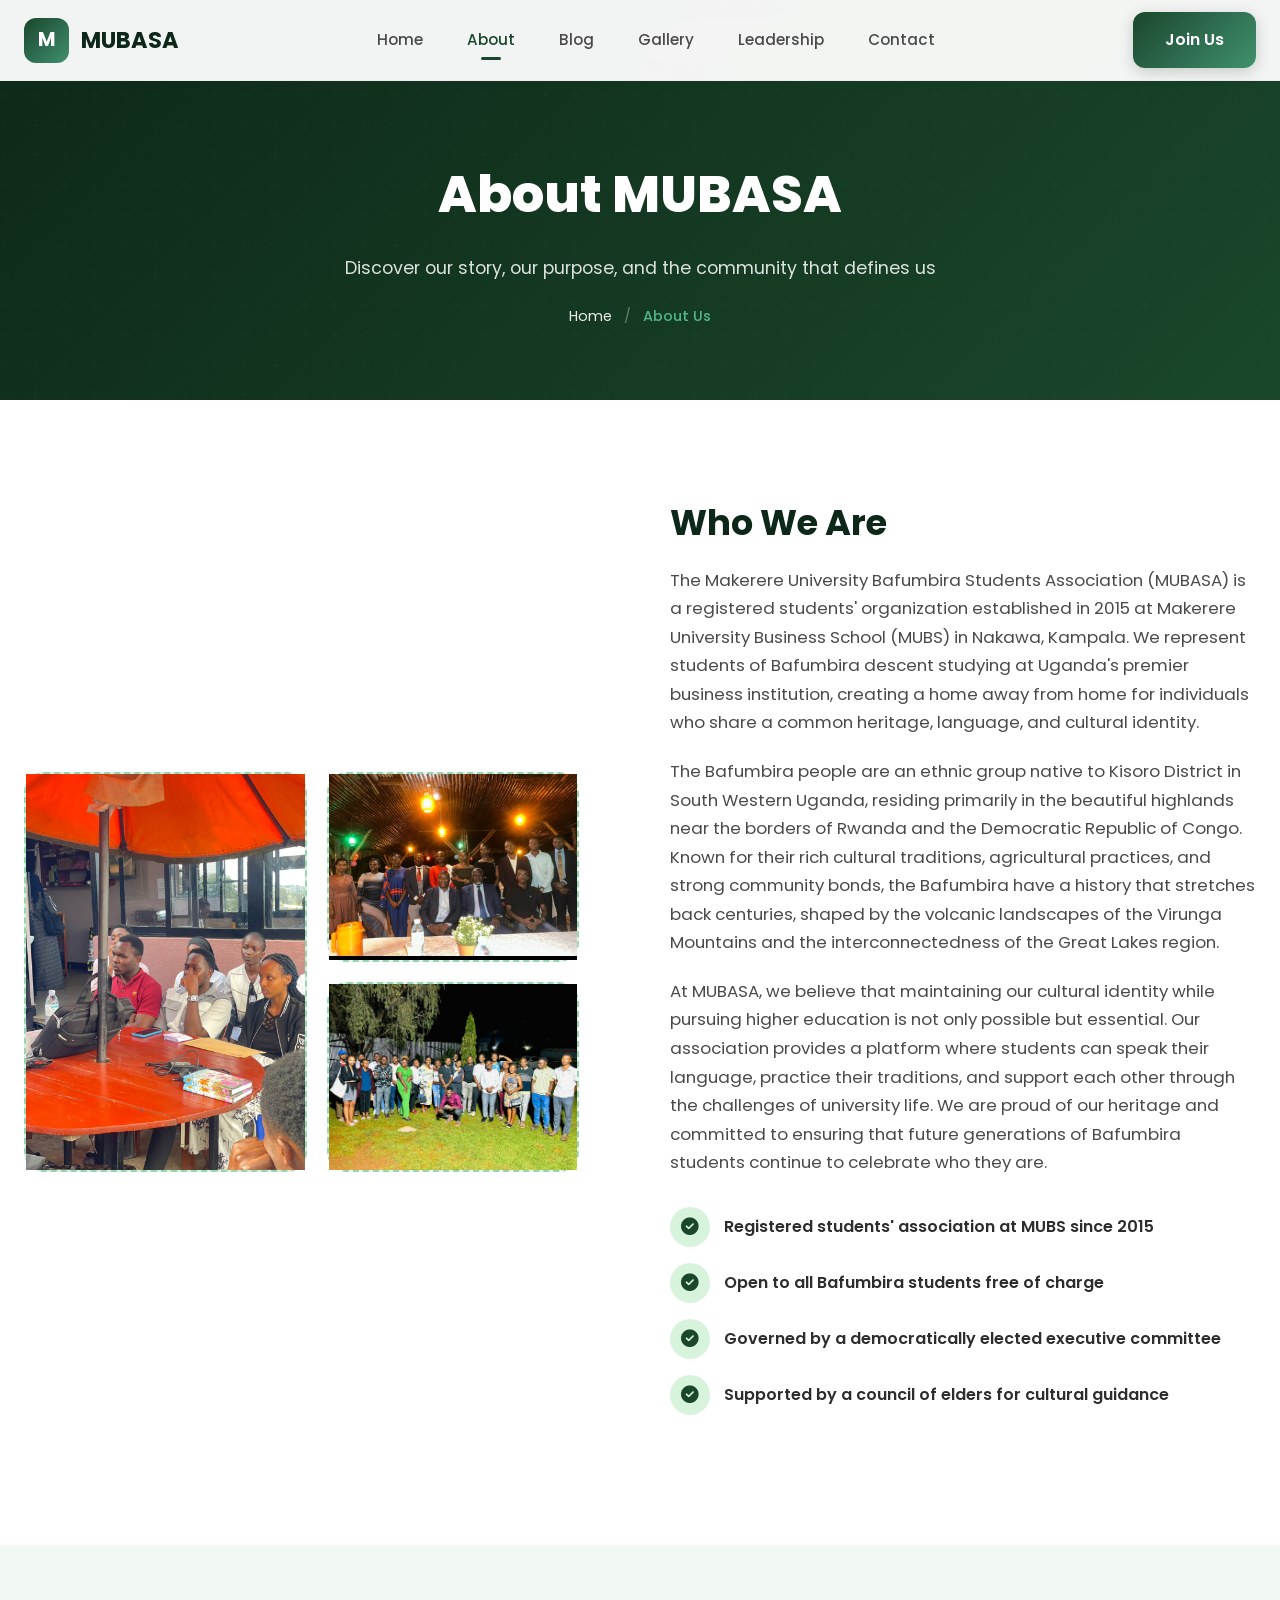
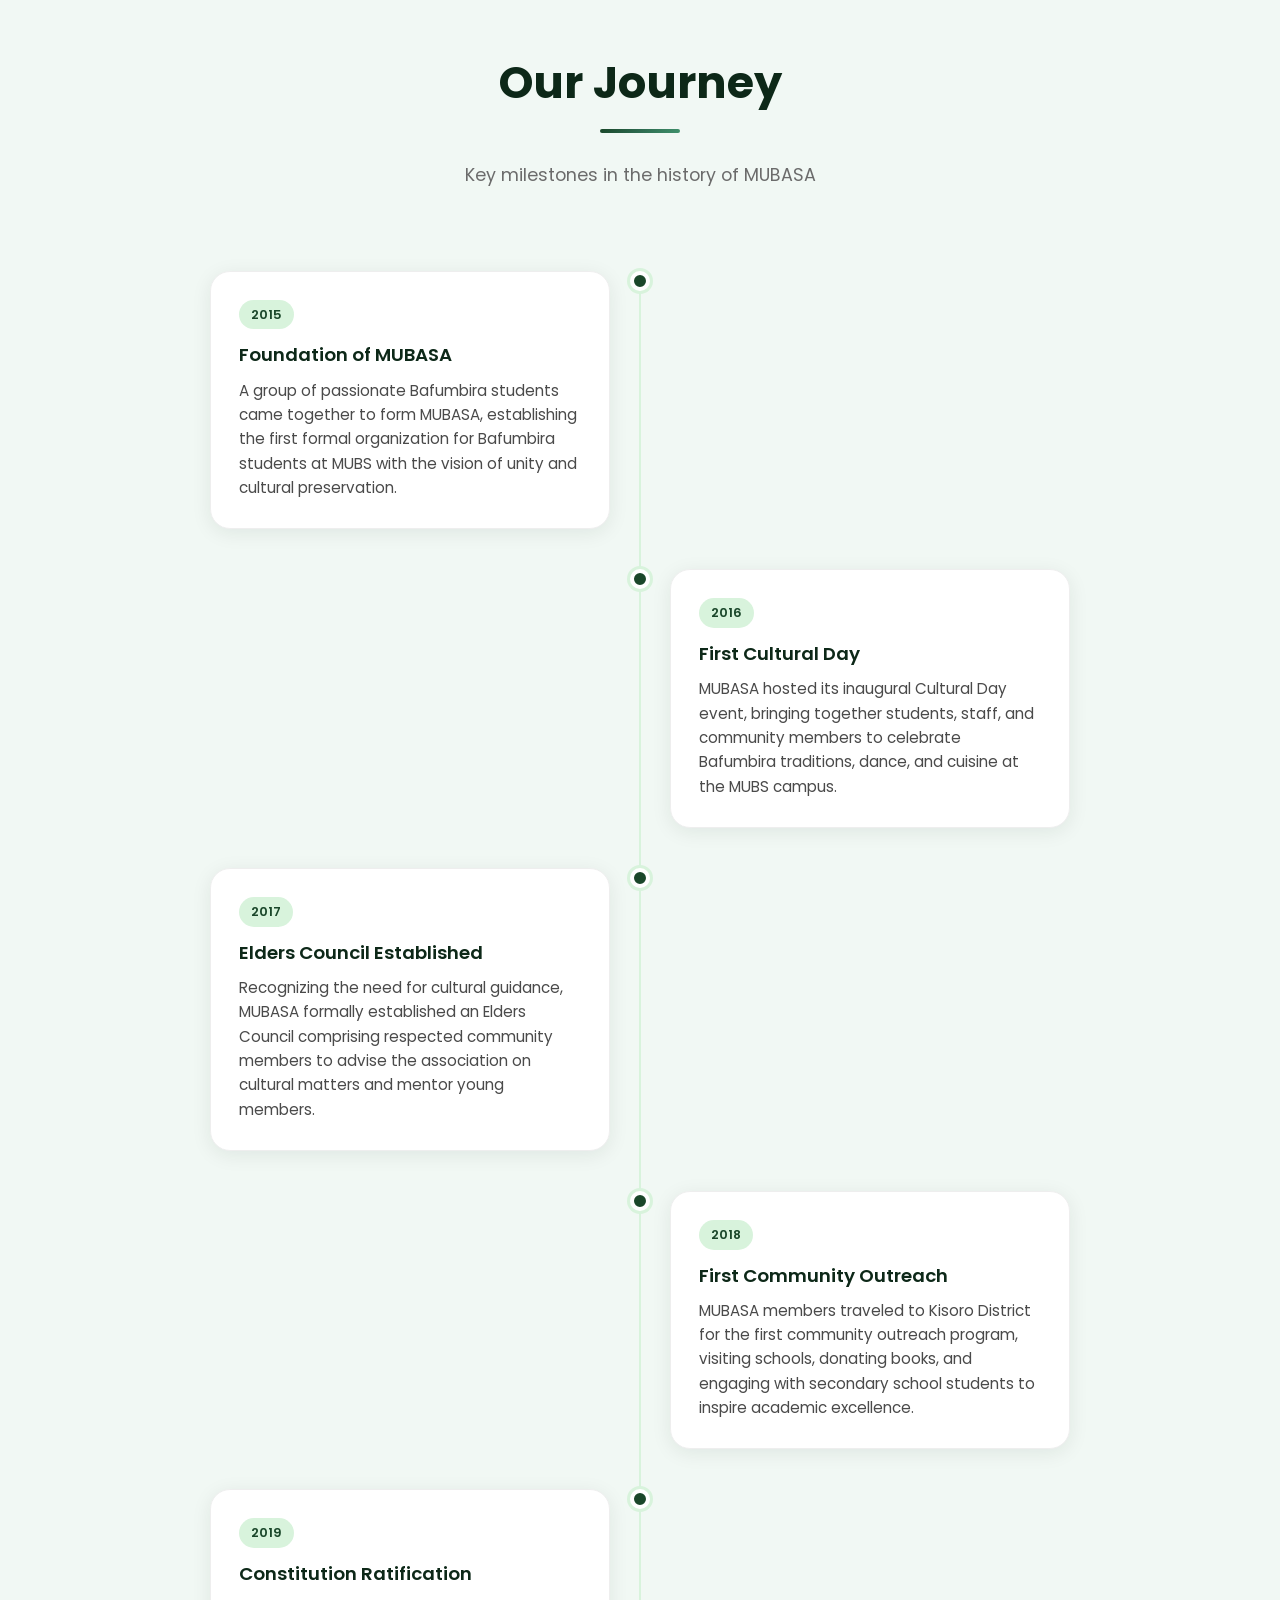
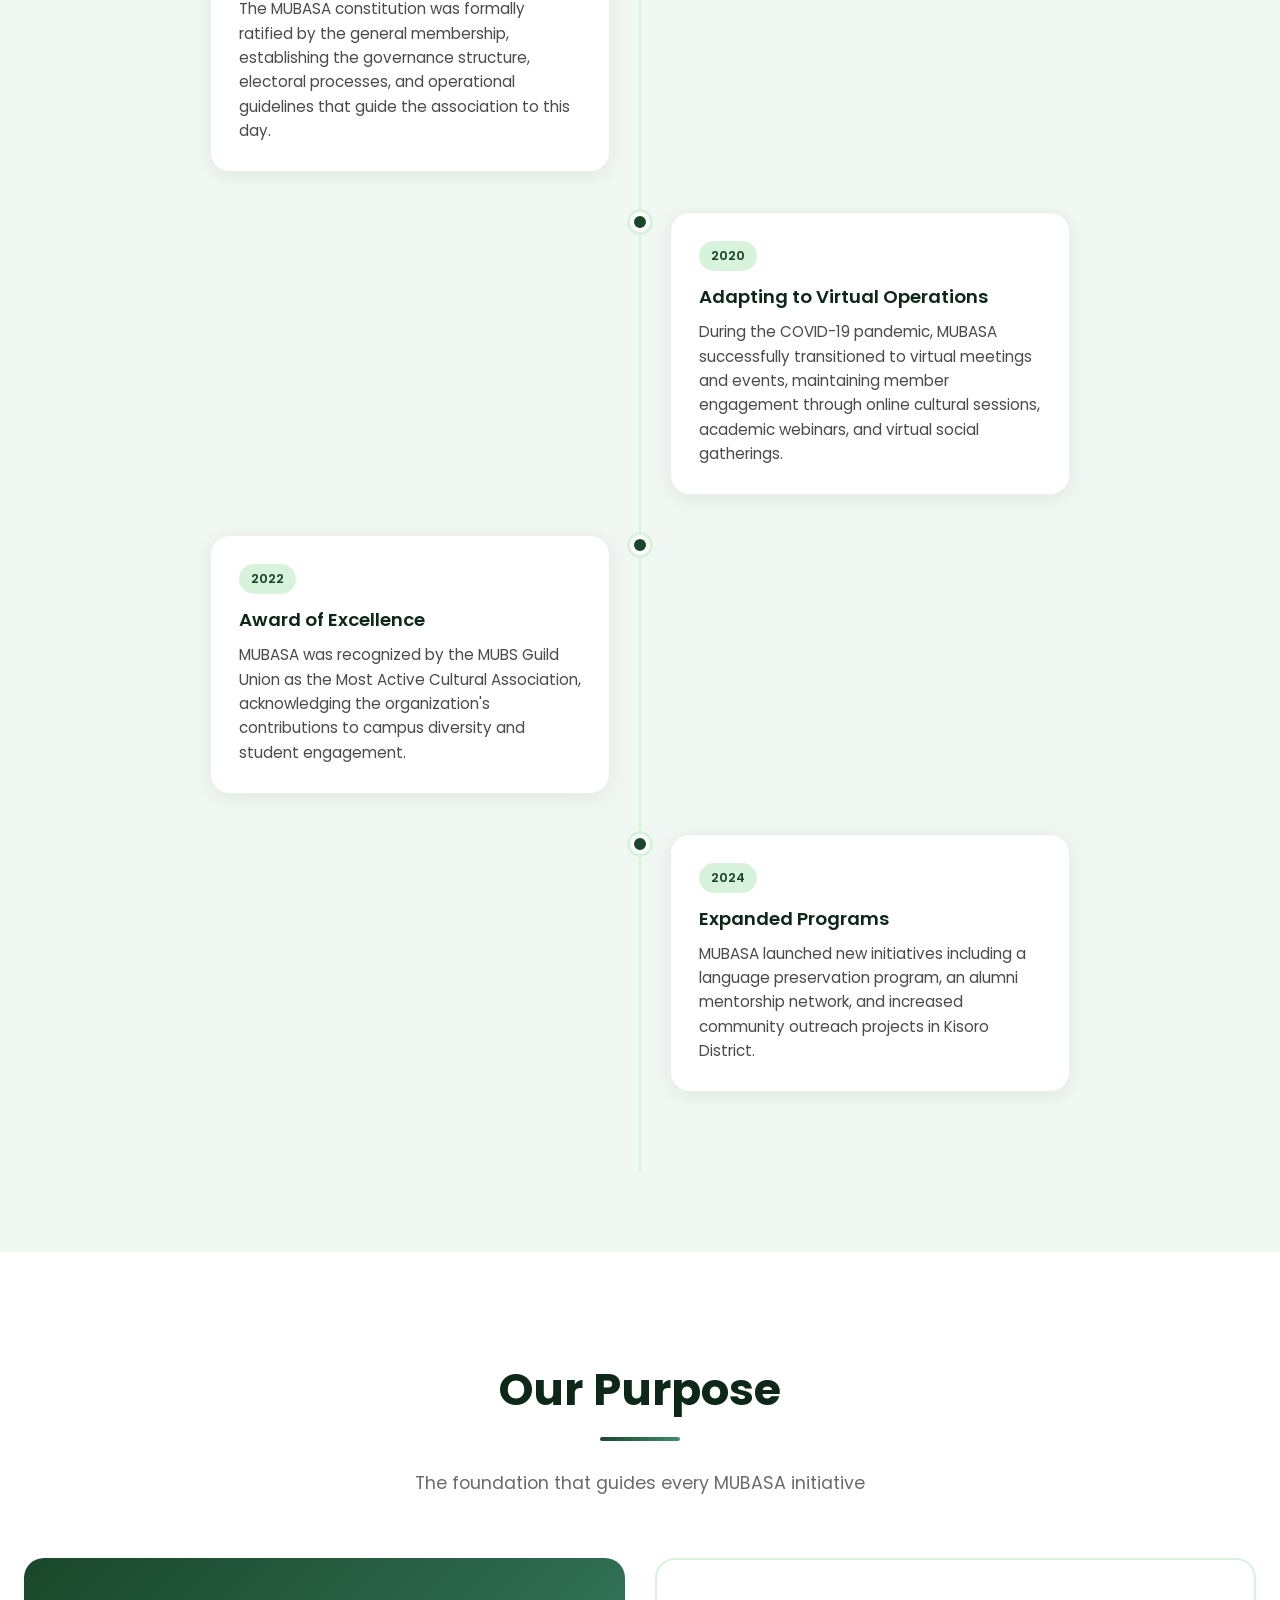
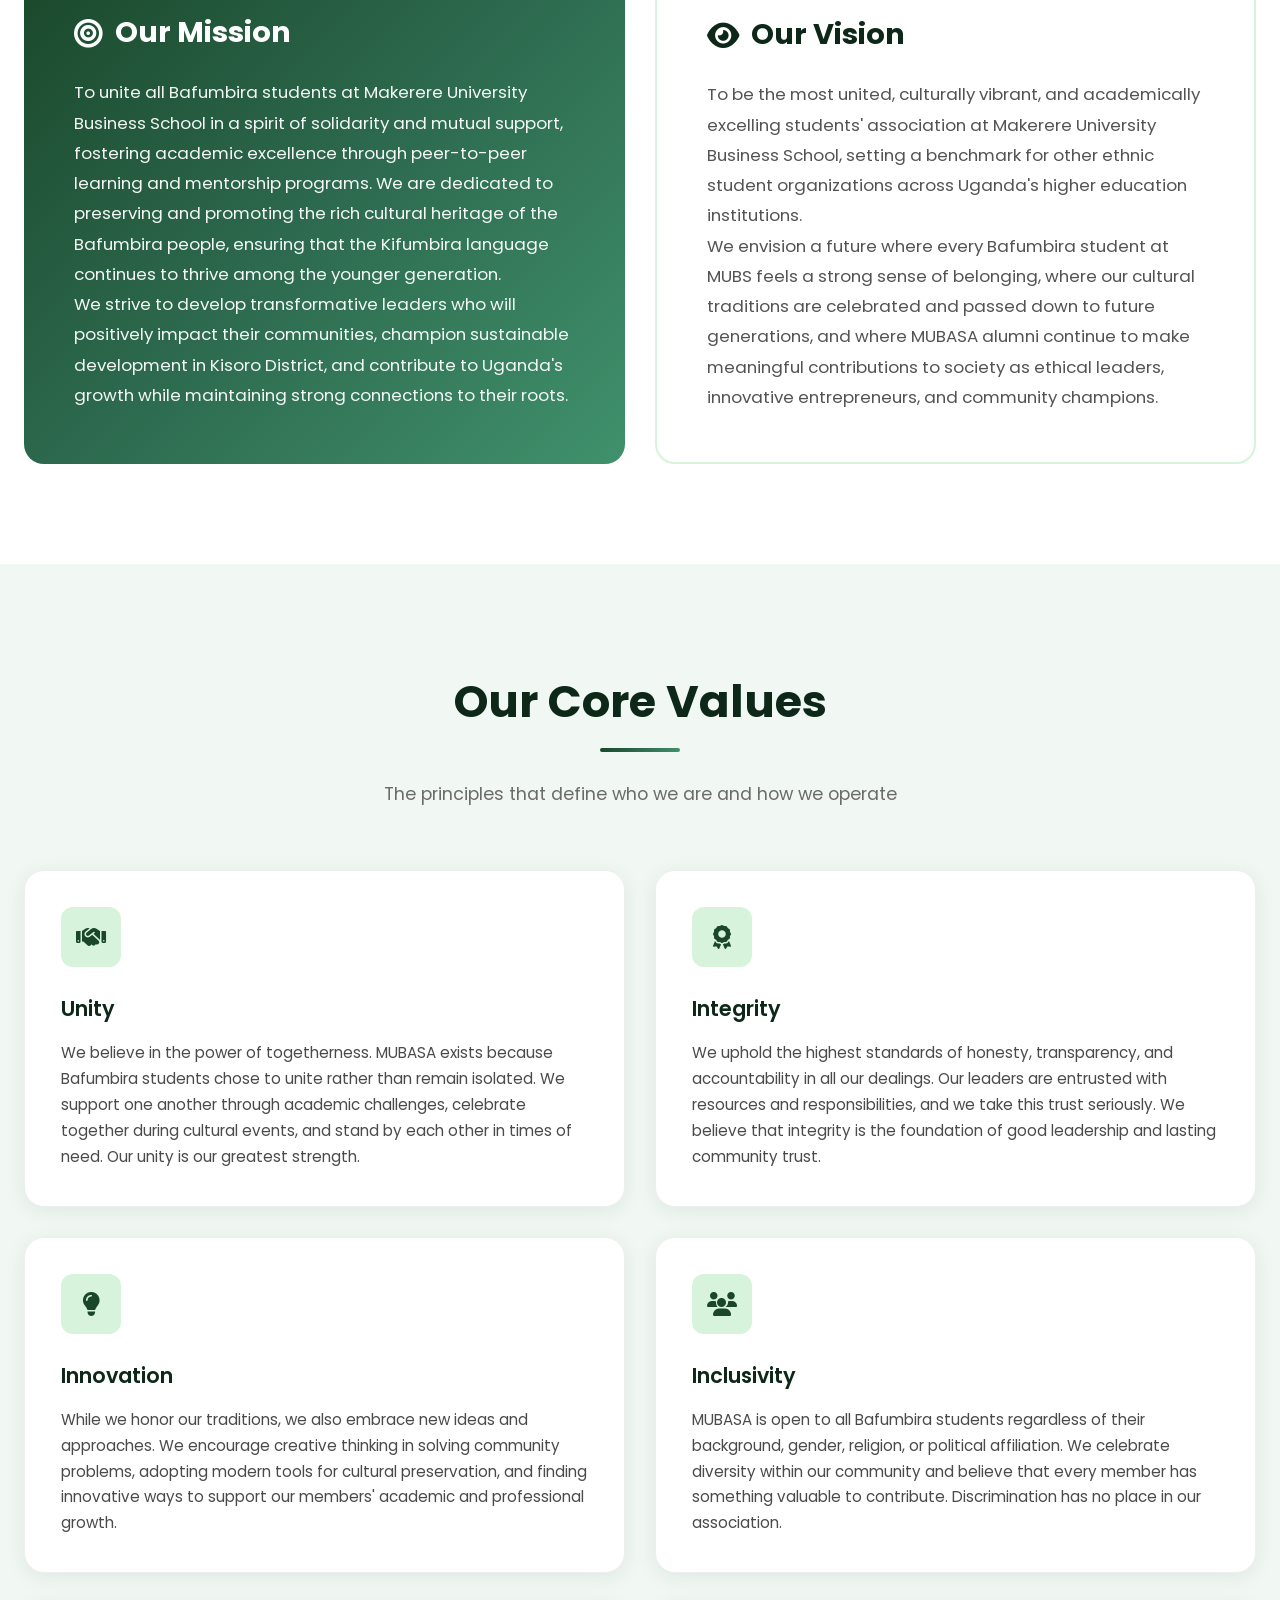
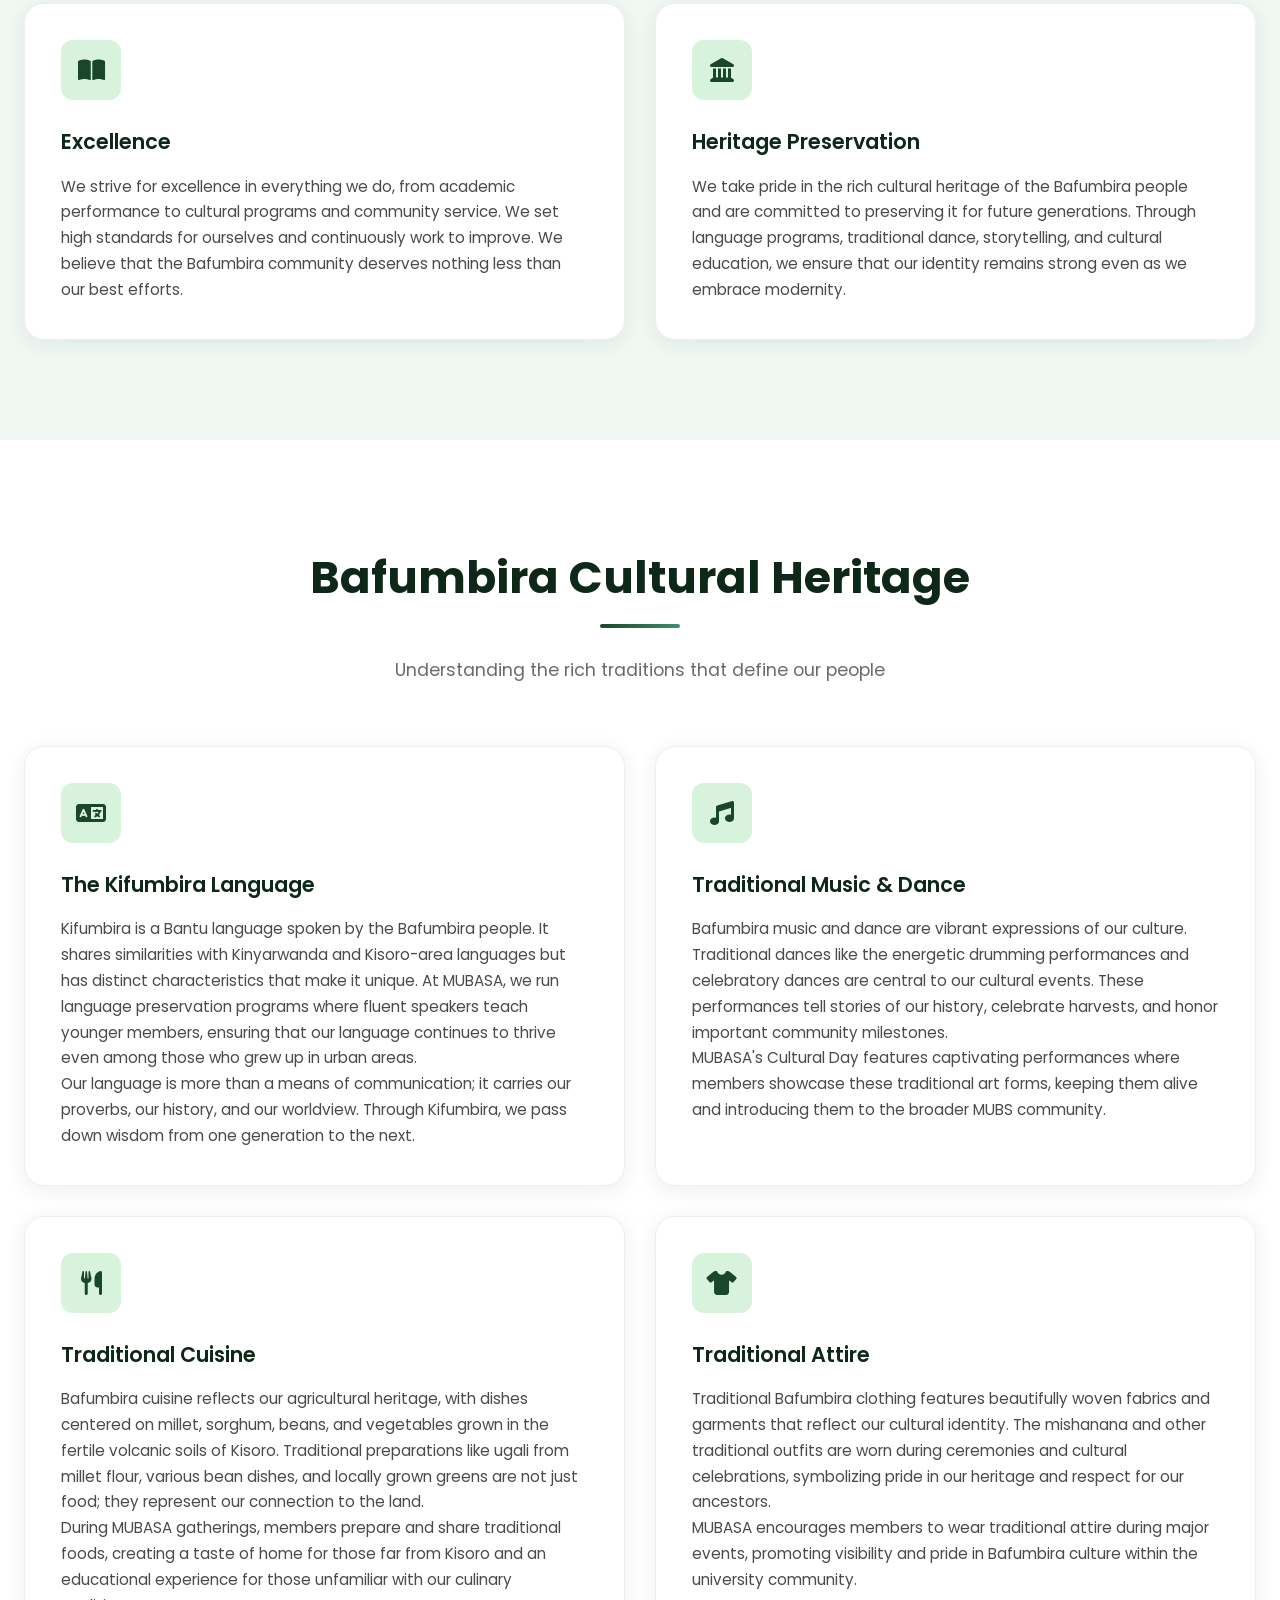
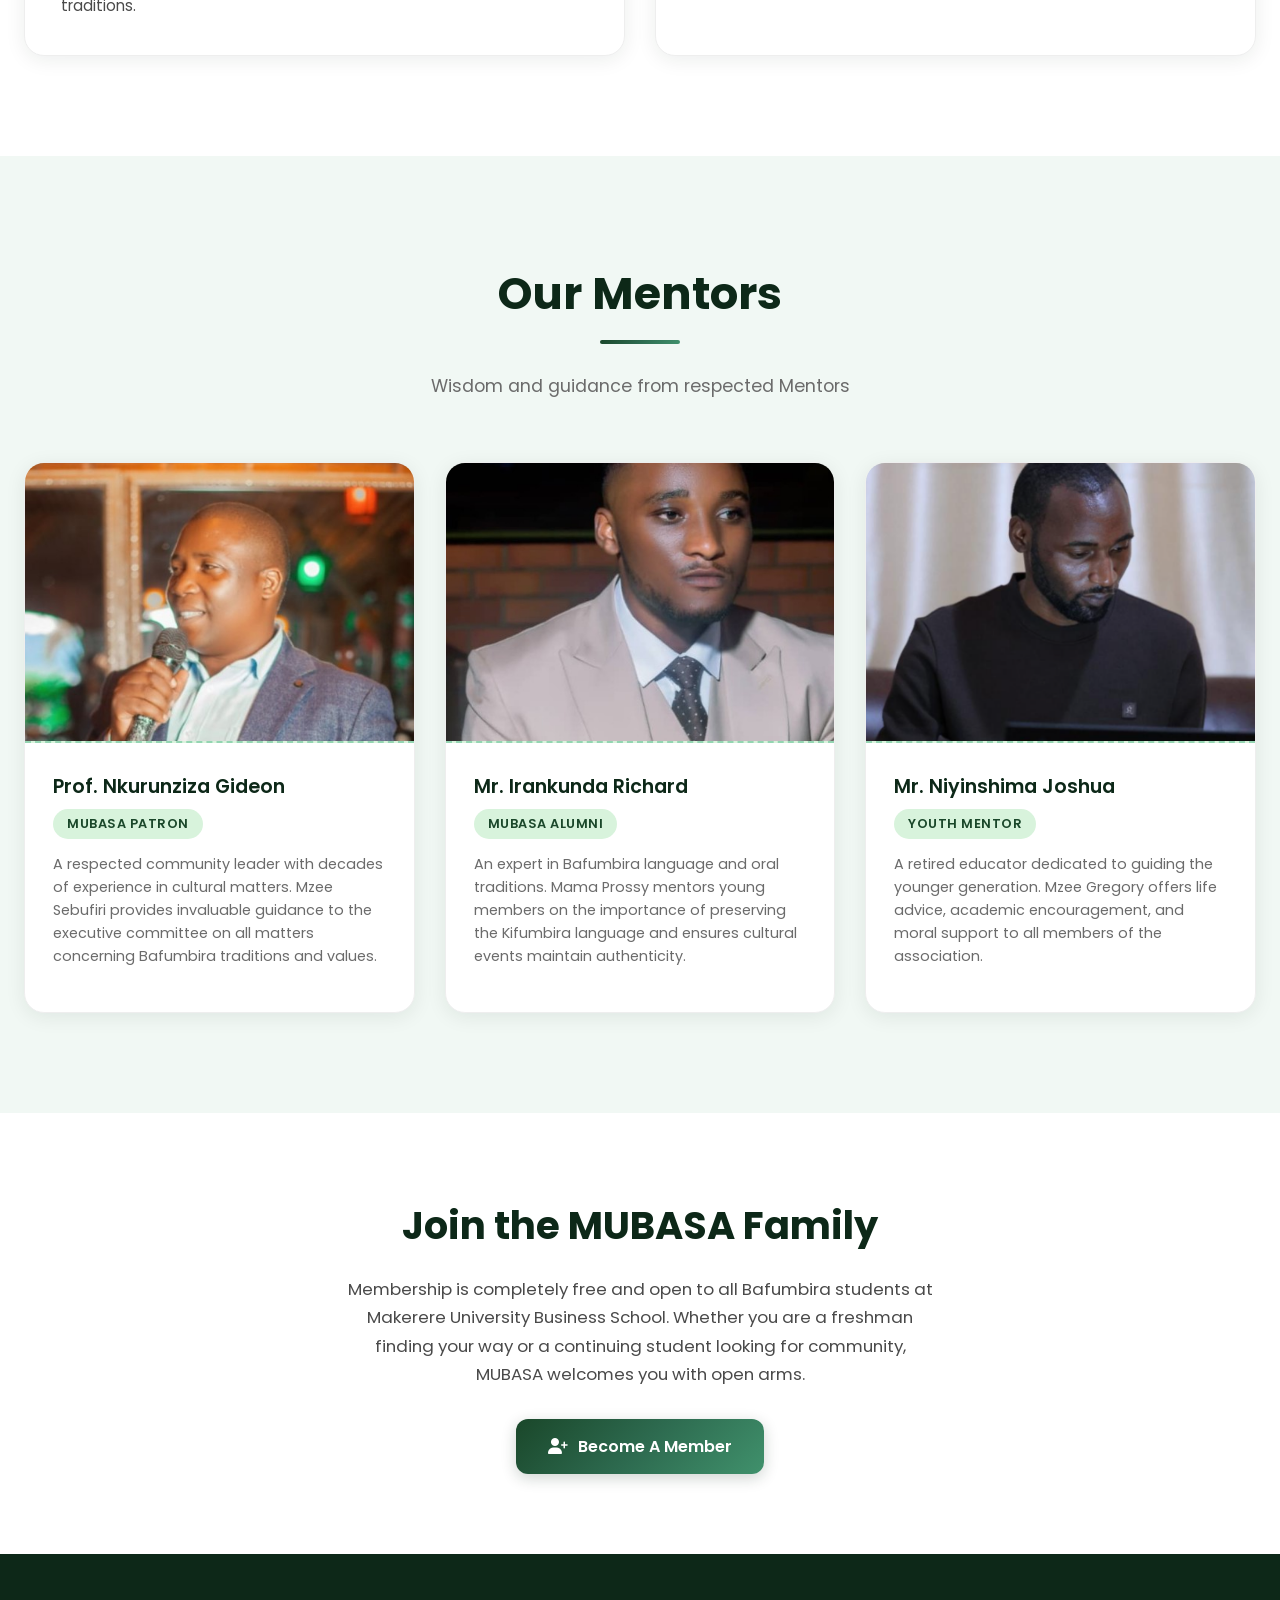
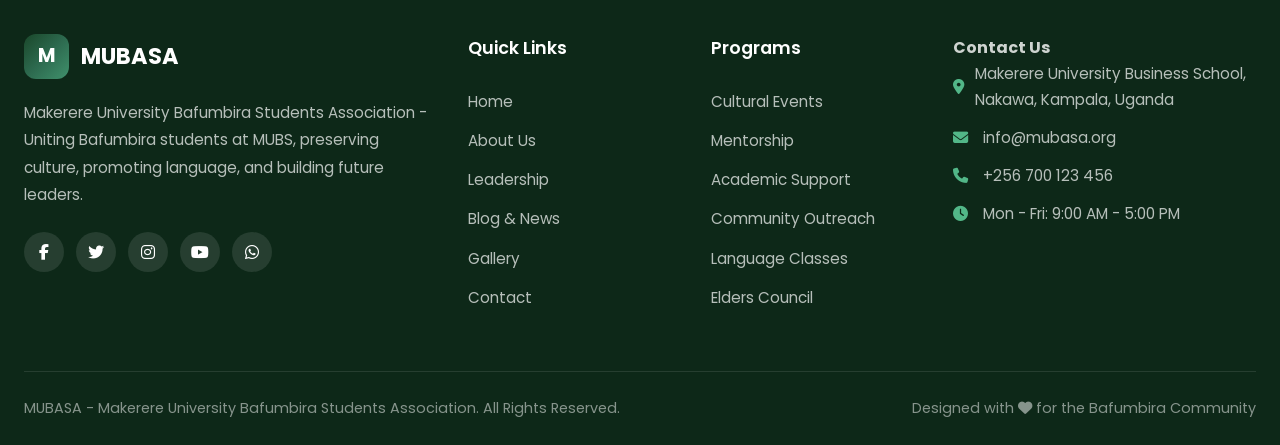
==== commit fbba86fe: "more images" ====
--- a/about.html
+++ b/about.html
@@ -415,9 +415,11 @@
                     </div>
                 </article>
                 <article class="leader-card animate fade-in-up delay-2">
-                    <div class="leader-image" role="img" aria-label="Youth Mentor photo placeholder"></div>
+                    <div class="leader-image" role="img" aria-label="Youth Mentor photo placeholder">
+                        <img src="images/MUBS cambinet/joshua.png" alt="">
+                    </div>
                     <div class="leader-info">
-                        <h4>Mzee Gregory Bwanbale</h4>
+                        <h4>Mr. Niyinshima Joshua</h4>
                         <span class="role">Youth Mentor</span>
                         <p>
                             A retired educator dedicated to guiding the younger generation. Mzee Gregory
@@ -509,7 +511,8 @@
         <i class="fas fa-chevron-up" aria-hidden="true"></i>
     </button>
 
-    <!-- ==================== JAVASCRIPT ==================== -->
+<!-- ==================== JAVASCRIPT ==================== -->
+    <script src="js/animations.js"></script>
     <script>
         const mobileToggle = document.getElementById('mobileToggle');
         const navLinks = document.getElementById('navLinks');
--- a/css/styles.css
+++ b/css/styles.css
@@ -630,6 +630,7 @@
 .gallery-album-cover img {
     width: 100%;
 }
+
 .gallery-album-cover::after { content: ''; color: var(--primary-light); font-size: 0.9rem; }
 .gallery-album-info { padding: 24px; }
 .gallery-album-info h4 { font-size: 1.15rem; font-weight: 600; color: var(--primary-dark); margin-bottom: 8px; }
@@ -895,6 +896,453 @@
 }
 
 /* ==========================================================
+   ENHANCED JS ANIMATIONS
+   ========================================================== */
+
+/* --- Scroll Progress Bar --- */
+.scroll-progress {
+    position: fixed;
+    top: 0;
+    left: 0;
+    width: 0;
+    height: 4px;
+    background: var(--gradient-primary);
+    z-index: 9999;
+    transition: width 0.1s ease;
+}
+
+/* --- Slide In Animations --- */
+@keyframes slideInLeft {
+    from { opacity: 0; transform: translateX(-100px); }
+    to { opacity: 1; transform: translateX(0); }
+}
+@keyframes slideInRight {
+    from { opacity: 0; transform: translateX(100px); }
+    to { opacity: 1; transform: translateX(0); }
+}
+@keyframes slideInUp {
+    from { opacity: 0; transform: translateY(80px); }
+    to { opacity: 1; transform: translateY(0); }
+}
+@keyframes slideInDown {
+    from { opacity: 0; transform: translateY(-80px); }
+    to { opacity: 1; transform: translateY(0); }
+}
+
+/* --- Scale Animations --- */
+@keyframes scaleIn {
+    from { opacity: 0; transform: scale(0); }
+    to { opacity: 1; transform: scale(1); }
+}
+@keyframes scaleInBounce {
+    0% { opacity: 0; transform: scale(0.5); }
+    60% { transform: scale(1.1); }
+    100% { opacity: 1; transform: scale(1); }
+}
+@keyframes zoomIn {
+    from { opacity: 0; transform: scale(0.8); }
+    to { opacity: 1; transform: scale(1); }
+}
+
+/* --- Rotate Animations --- */
+@keyframes rotateIn {
+    from { opacity: 0; transform: rotate(-180deg) scale(0.5); }
+    to { opacity: 1; transform: rotate(0) scale(1); }
+}
+@keyframes flipIn {
+    from { opacity: 0; transform: perspective(800px) rotateY(90deg); }
+    to { opacity: 1; transform: perspective(800px) rotateY(0deg); }
+}
+@keyframes spinIn {
+    from { opacity: 0; transform: rotate(-360deg) scale(0.5); }
+    to { opacity: 1; transform: rotate(0) scale(1); }
+}
+
+/* --- Reveal Animations --- */
+@keyframes revealLeft {
+    from { opacity: 0; transform: translateX(-100%) skewX(20deg); }
+    to { opacity: 1; transform: translateX(0) skewX(0); }
+}
+@keyframes revealRight {
+    from { opacity: 0; transform: translateX(100%) skewX(-20deg); }
+    to { opacity: 1; transform: translateX(0) skewX(0); }
+}
+@keyframes revealUp {
+    from { opacity: 0; transform: translateY(100%) skewY(10deg); }
+    to { opacity: 1; transform: translateY(0) skewY(0); }
+}
+
+/* --- Bounce Animations --- */
+@keyframes bounceIn {
+    0% { opacity: 0; transform: scale(0.3); }
+    50% { transform: scale(1.05); }
+    70% { transform: scale(0.9); }
+    100% { opacity: 1; transform: scale(1); }
+}
+@keyframes bounceInUp {
+    0% { opacity: 0; transform: translateY(100%); }
+    60% { opacity: 1; transform: translateY(-20px); }
+    80% { transform: translateY(10px); }
+    100% { transform: translateY(0); }
+}
+
+/* --- Elastic Animations --- */
+@keyframes elasticIn {
+    0% { opacity: 0; transform: scale(0); }
+    55% { opacity: 1; transform: scale(1.1); }
+    70% { transform: scale(0.95); }
+    85% { transform: scale(1.02); }
+    100% { transform: scale(1); }
+}
+
+/* --- Slide Out Animations --- */
+@keyframes slideOutUp {
+    from { opacity: 1; transform: translateY(0); }
+    to { opacity: 0; transform: translateY(-100px); }
+}
+@keyframes slideOutDown {
+    from { opacity: 1; transform: translateY(0); }
+    to { opacity: 0; transform: translateY(100px); }
+}
+@keyframes slideOutLeft {
+    from { opacity: 1; transform: translateX(0); }
+    to { opacity: 0; transform: translateX(-100px); }
+}
+@keyframes slideOutRight {
+    from { opacity: 1; transform: translateX(0); }
+    to { opacity: 0; transform: translateX(100px); }
+}
+
+/* --- Fade Variations --- */
+@keyframes fadeInLeft {
+    from { opacity: 0; transform: translateX(-50px); }
+    to { opacity: 1; transform: translateX(0); }
+}
+@keyframes fadeInRight {
+    from { opacity: 0; transform: translateX(50px); }
+    to { opacity: 1; transform: translateX(0); }
+}
+@keyframes fadeInUp {
+    from { opacity: 0; transform: translateY(40px); }
+    to { opacity: 1; transform: translateY(0); }
+}
+@keyframes fadeInDown {
+    from { opacity: 0; transform: translateY(-40px); }
+    to { opacity: 1; transform: translateY(0); }
+}
+@keyframes fadeInScale {
+    from { opacity: 0; transform: scale(0.5); }
+    to { opacity: 1; transform: scale(1); }
+}
+
+/* --- Float Animation --- */
+@keyframes float {
+    0%, 100% { transform: translateY(0); }
+    50% { transform: translateY(-15px); }
+}
+@keyframes floatRotate {
+    0%, 100% { transform: translateY(0) rotate(0deg); }
+    25% { transform: translateY(-10px) rotate(5deg); }
+    75% { transform: translateY(-5px) rotate(-5deg); }
+}
+
+/* --- Pulse Animation --- */
+@keyframes pulse {
+    0% { transform: scale(1); }
+    50% { transform: scale(1.05); }
+    100% { transform: scale(1); }
+}
+@keyframes pulseGlow {
+    0%, 100% { box-shadow: 0 0 0 0 rgba(82, 183, 136, 0.4); }
+    50% { box-shadow: 0 0 20px 10px rgba(82, 183, 136, 0); }
+}
+
+/* --- Shake Animation --- */
+@keyframes shake {
+    0%, 100% { transform: translateX(0); }
+    10%, 30%, 50%, 70%, 90% { transform: translateX(-5px); }
+    20%, 40%, 60%, 80% { transform: translateX(5px); }
+}
+
+/* --- Wiggle Animation --- */
+@keyframes wiggle {
+    0%, 100% { transform: rotate(-3deg); }
+    50% { transform: rotate(3deg); }
+}
+
+/* --- Swing Animation --- */
+@keyframes swing {
+    0% { transform: rotate(0deg); }
+    20% { transform: rotate(15deg); }
+    40% { transform: rotate(-10deg); }
+    60% { transform: rotate(5deg); }
+    80% { transform: rotate(-3deg); }
+    100% { transform: rotate(0deg); }
+}
+
+/* --- Jack In The Box --- */
+@keyframes jackInTheBox {
+    0% { opacity: 0; transform: scale(0) rotate(180deg); }
+    100% { opacity: 1; transform: scale(1) rotate(0deg); }
+}
+
+/* --- Roll Animation --- */
+@keyframes rollIn {
+    from { opacity: 0; transform: translateX(-100%) rotate(-120deg); }
+    to { opacity: 1; transform: translateX(0) rotate(0); }
+}
+
+/* --- Light Speed --- */
+@keyframes lightSpeedIn {
+    from { opacity: 0; transform: translateX(100%) skewX(-30deg); }
+    to { opacity: 1; transform: translateX(0) skewX(0); }
+}
+
+/* --- Rubber Band --- */
+@keyframes rubberBand {
+    0% { transform: scale(1); }
+    30% { transform: scale(1.25, 0.75); }
+    40% { transform: scale(0.75, 1.25); }
+    50% { transform: scale(1.15, 0.85); }
+    65% { transform: scale(0.95, 1.05); }
+    75% { transform: scale(1.05, 0.95); }
+    100% { transform: scale(1); }
+}
+
+/* --- Animation Classes --- */
+[data-animate],
+.animate,
+.slide-in,
+.scale-in,
+.rotate-in,
+.reveal {
+    opacity: 0;
+    transition: all 0.8s cubic-bezier(0.25, 0.46, 0.45, 0.94);
+}
+
+/* Slide In Classes */
+.animate-slide-left,
+[data-animation="slideInLeft"] { transform: translateX(-100px); }
+.animate-slide-right,
+[data-animation="slideInRight"] { transform: translateX(100px); }
+.animate-slide-up,
+[data-animation="slideInUp"] { transform: translateY(80px); }
+.animate-slide-down,
+[data-animation="slideInDown"] { transform: translateY(-80px); }
+
+.animate-slide-left.animated,
+.animate-slide-right.animated,
+.animate-slide-up.animated,
+.animate-slide-down.animated { opacity: 1; transform: translate(0); }
+
+/* Scale In Classes */
+.animate-scale-in,
+[data-animation="scaleIn"] { transform: scale(0); }
+.animate-zoom-in,
+[data-animation="zoomIn"] { transform: scale(0.8); }
+.animate-bounce-in,
+[data-animation="bounceIn"] { transform: scale(0.3); }
+.animate-elastic-in,
+[data-animation="elasticIn"] { transform: scale(0); }
+
+.animate-scale-in.animated,
+.animate-zoom-in.animated,
+.animate-bounce-in.animated,
+.animate-elastic-in.animated { opacity: 1; transform: scale(1); }
+
+/* Rotate In Classes */
+.animate-rotate-in,
+[data-animation="rotateIn"] { transform: rotate(-180deg) scale(0.5); }
+.animate-flip-in,
+[data-animation="flipIn"] { transform: perspective(800px) rotateY(90deg); }
+.animate-spin-in,
+[data-animation="spinIn"] { transform: rotate(-360deg) scale(0.5); }
+
+.animate-rotate-in.animated,
+.animate-flip-in.animated,
+.animate-spin-in.animated { opacity: 1; transform: rotate(0) scale(1); }
+
+/* Reveal Classes */
+.animate-reveal-left,
+[data-animation="revealLeft"] { transform: translateX(-100%) skewX(20deg); }
+.animate-reveal-right,
+[data-animation="revealRight"] { transform: translateX(100%) skewX(-20deg); }
+.animate-reveal-up,
+[data-animation="revealUp"] { transform: translateY(100%) skewY(10deg); }
+
+.animate-reveal-left.animated,
+.animate-reveal-right.animated,
+.animate-reveal-up.animated { opacity: 1; transform: translate(0) skew(0); }
+
+/* Fade Up Delays */
+.animate.fade-in-up.delay-1,
+[data-delay="1"] { transition-delay: 0.1s; }
+.animate.fade-in-up.delay-2,
+[data-delay="2"] { transition-delay: 0.2s; }
+.animate.fade-in-up.delay-3,
+[data-delay="3"] { transition-delay: 0.3s; }
+.animate.fade-in-up.delay-4,
+[data-delay="4"] { transition-delay: 0.4s; }
+.animate.fade-in-up.delay-5,
+[data-delay="5"] { transition-delay: 0.5s; }
+.animate.fade-in-up.delay-6,
+[data-delay="6"] { transition-delay: 0.6s; }
+
+/* Stagger Items */
+.stagger-item {
+    opacity: 0;
+    animation: fadeInUp 0.6s ease forwards;
+    animation-delay: var(--stagger-delay, 0s);
+}
+
+/* Hover Animations */
+.card:hover,
+.leader-card:hover,
+.blog-card:hover,
+.value-card:hover {
+    transform: translateY(-10px);
+    box-shadow: 0 20px 50px var(--shadow-medium);
+}
+
+.card:hover .card-icon,
+.value-card:hover .value-icon {
+    transform: scale(1.15) rotate(5deg);
+    background: var(--primary);
+    color: var(--white);
+}
+
+/* Card flip animation */
+.flip-card {
+    perspective: 1000px;
+}
+.flip-card-inner {
+    transition: transform 0.6s;
+    transform-style: preserve-3d;
+}
+.flip-card.flipped .flip-card-inner {
+    transform: rotateY(180deg);
+}
+
+/* Card 3D tilt */
+.tilt-card {
+    transform-style: preserve-3d;
+    transition: transform 0.3s ease;
+}
+
+/* Gallery filter animations */
+.gallery-item {
+    transition: all 0.4s ease;
+}
+.gallery-item.hiding {
+    opacity: 0;
+    transform: scale(0.8);
+}
+.gallery-item.hidden {
+    display: none;
+}
+.gallery-item.showing {
+    animation: fadeInUp 0.5s ease forwards;
+}
+
+/* Navbar slide animations */
+.navbar.slide-down {
+    animation: slideInDown 0.3s ease forwards;
+}
+.navbar.slide-up {
+    animation: slideInUp 0.3s ease forwards;
+}
+
+/* Mobile menu animations */
+.nav-links.opening {
+    transition: max-height 0.3s ease;
+}
+.nav-links.max-height {
+    max-height: 0;
+}
+.nav-links.open {
+    max-height: 500px;
+}
+
+/* Form animations */
+.form-group.focused input,
+.form-group.focused textarea,
+.form-group.focused select {
+    border-color: var(--primary);
+    box-shadow: 0 0 0 4px var(--primary-bg);
+    transform: translateX(5px);
+}
+
+/* Button click animation */
+.btn:active {
+    transform: scale(0.95);
+}
+
+/* Scroll-triggered reveal */
+.reveal {
+    transform: translateY(50px);
+}
+.reveal.revealed {
+    opacity: 1;
+    transform: translateY(0);
+}
+
+/* Parallax content */
+[data-parallax] {
+    transition: transform 0.1s ease;
+}
+
+/* Float elements */
+.float {
+    animation: float 3s ease-in-out infinite;
+}
+.float-rotate {
+    animation: floatRotate 4s ease-in-out infinite;
+}
+
+/* Pulse elements */
+.pulse {
+    animation: pulse 2s ease-in-out infinite;
+}
+.pulse-glow {
+    animation: pulseGlow 2s ease-in-out infinite;
+}
+
+/* Number counter */
+.stat-box .number {
+    display: inline-block;
+}
+
+/* Progress bar styling */
+.scroll-progress {
+    width: 0;
+}
+
+/* Mobile touch animations */
+@media (hover: none) {
+    .card:active,
+    .leader-card:active,
+    .value-card:active {
+        transform: scale(0.98);
+    }
+}
+
+/* Reduced motion preference */
+@media (prefers-reduced-motion: reduce) {
+    *,
+    *::before,
+    *::after {
+        animation-duration: 0.01ms !important;
+        animation-iteration-count: 1 !important;
+        transition-duration: 0.01ms !important;
+    }
+    
+    .stagger-item {
+        animation: none;
+        opacity: 1;
+    }
+}
+
+/* ==========================================================
    END OF STYLESHEET
    ========================================================== */
 
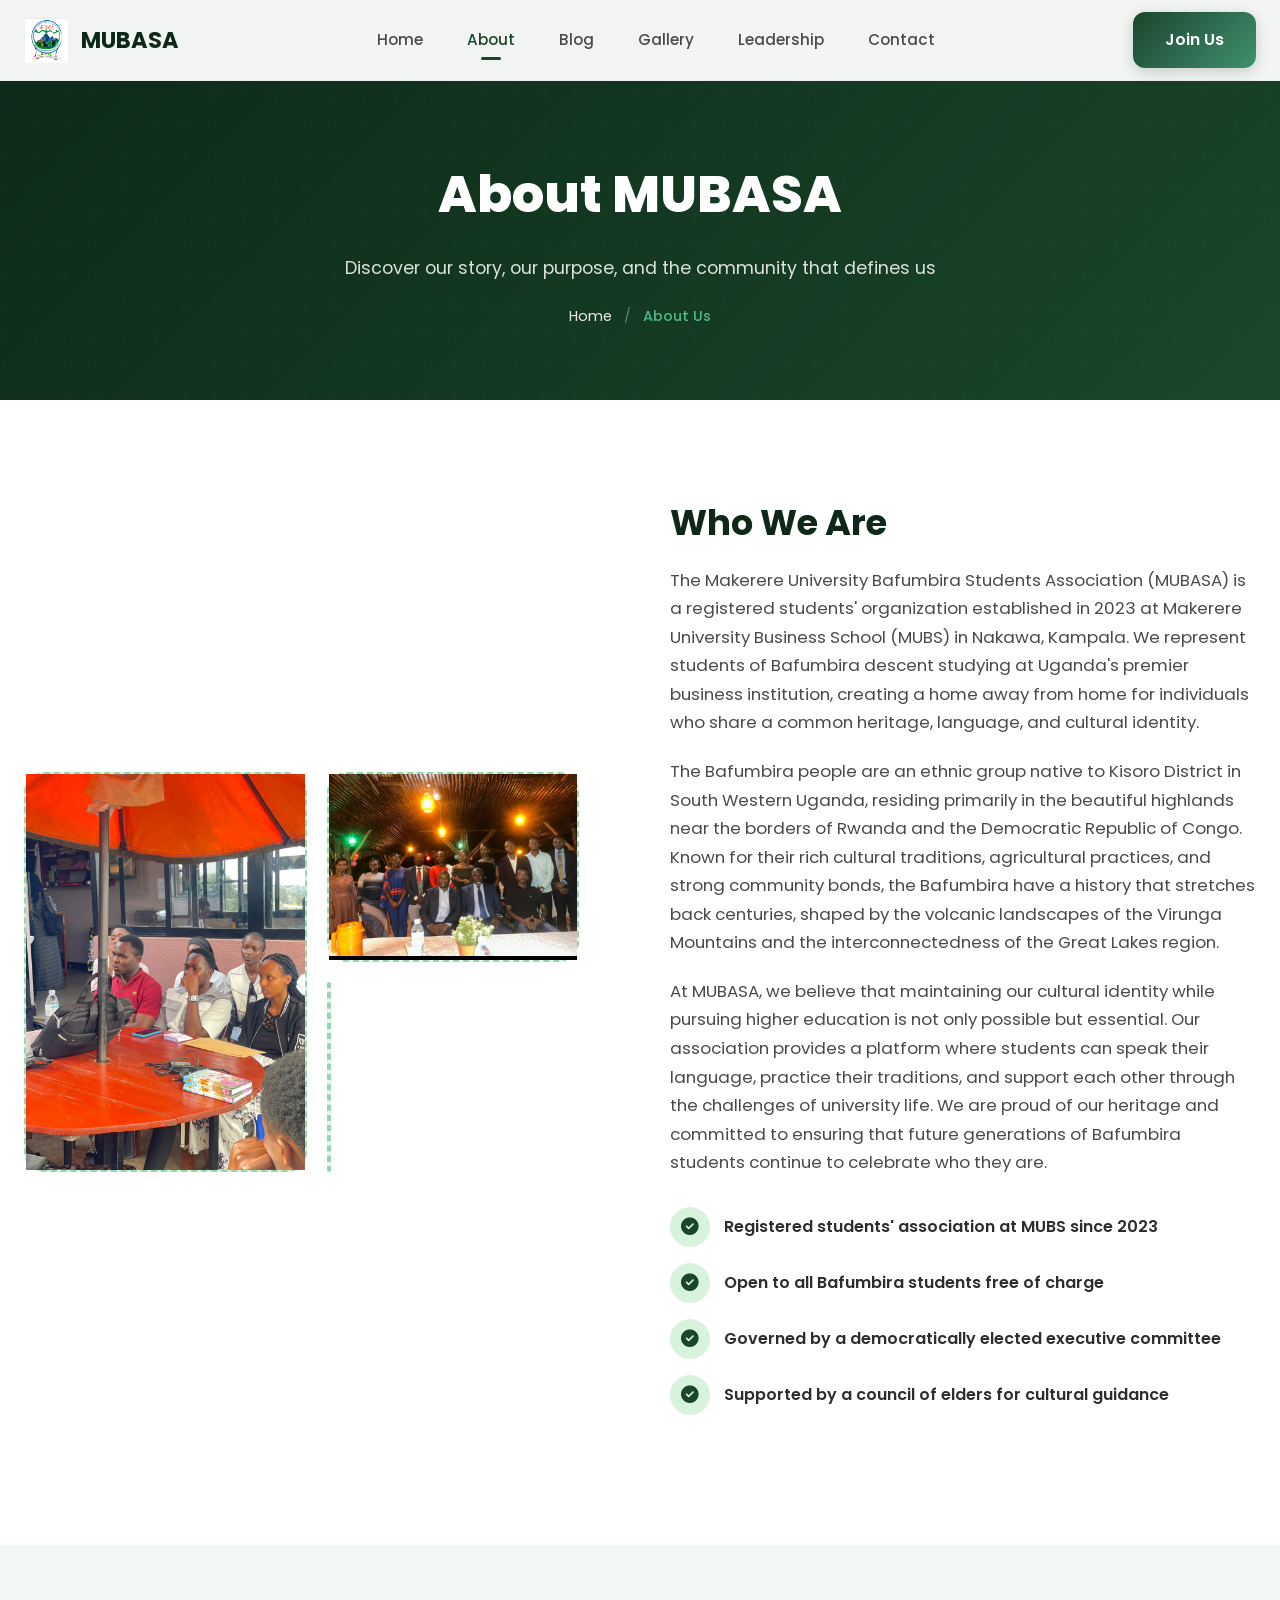
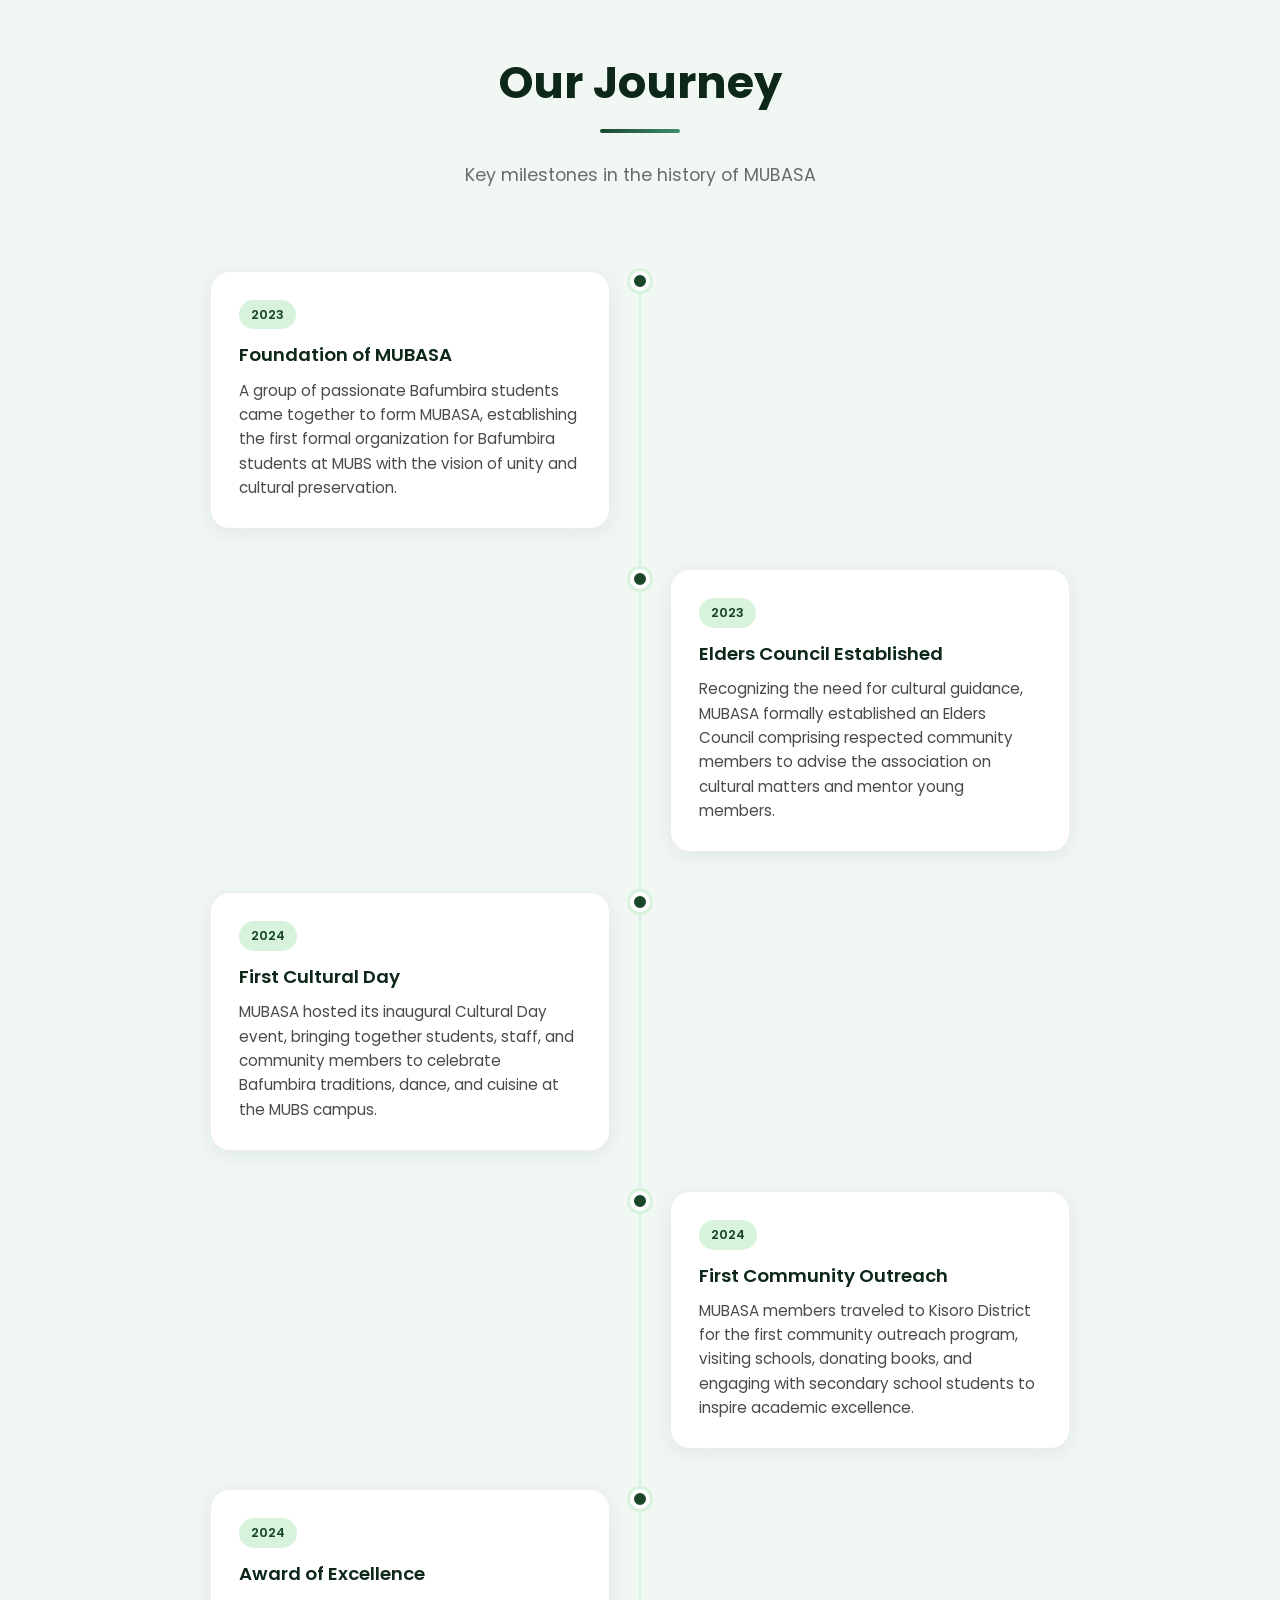
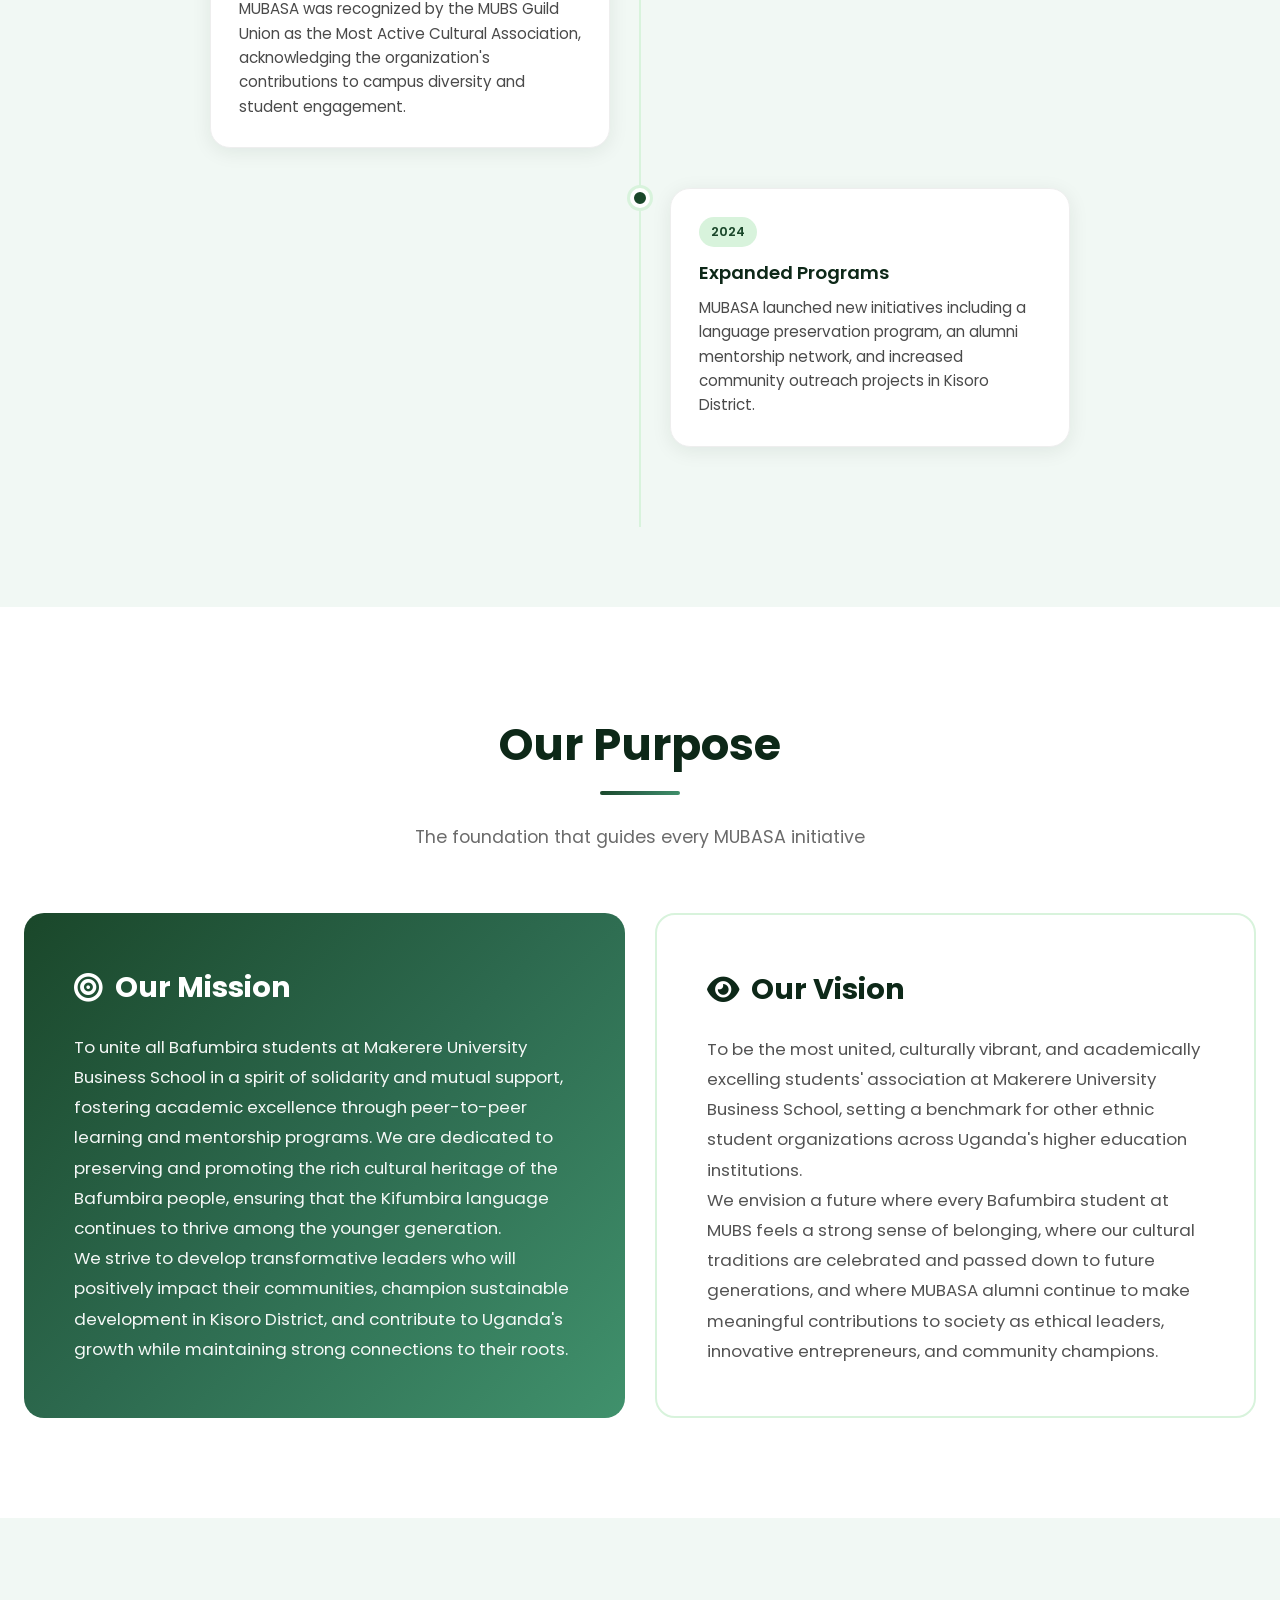
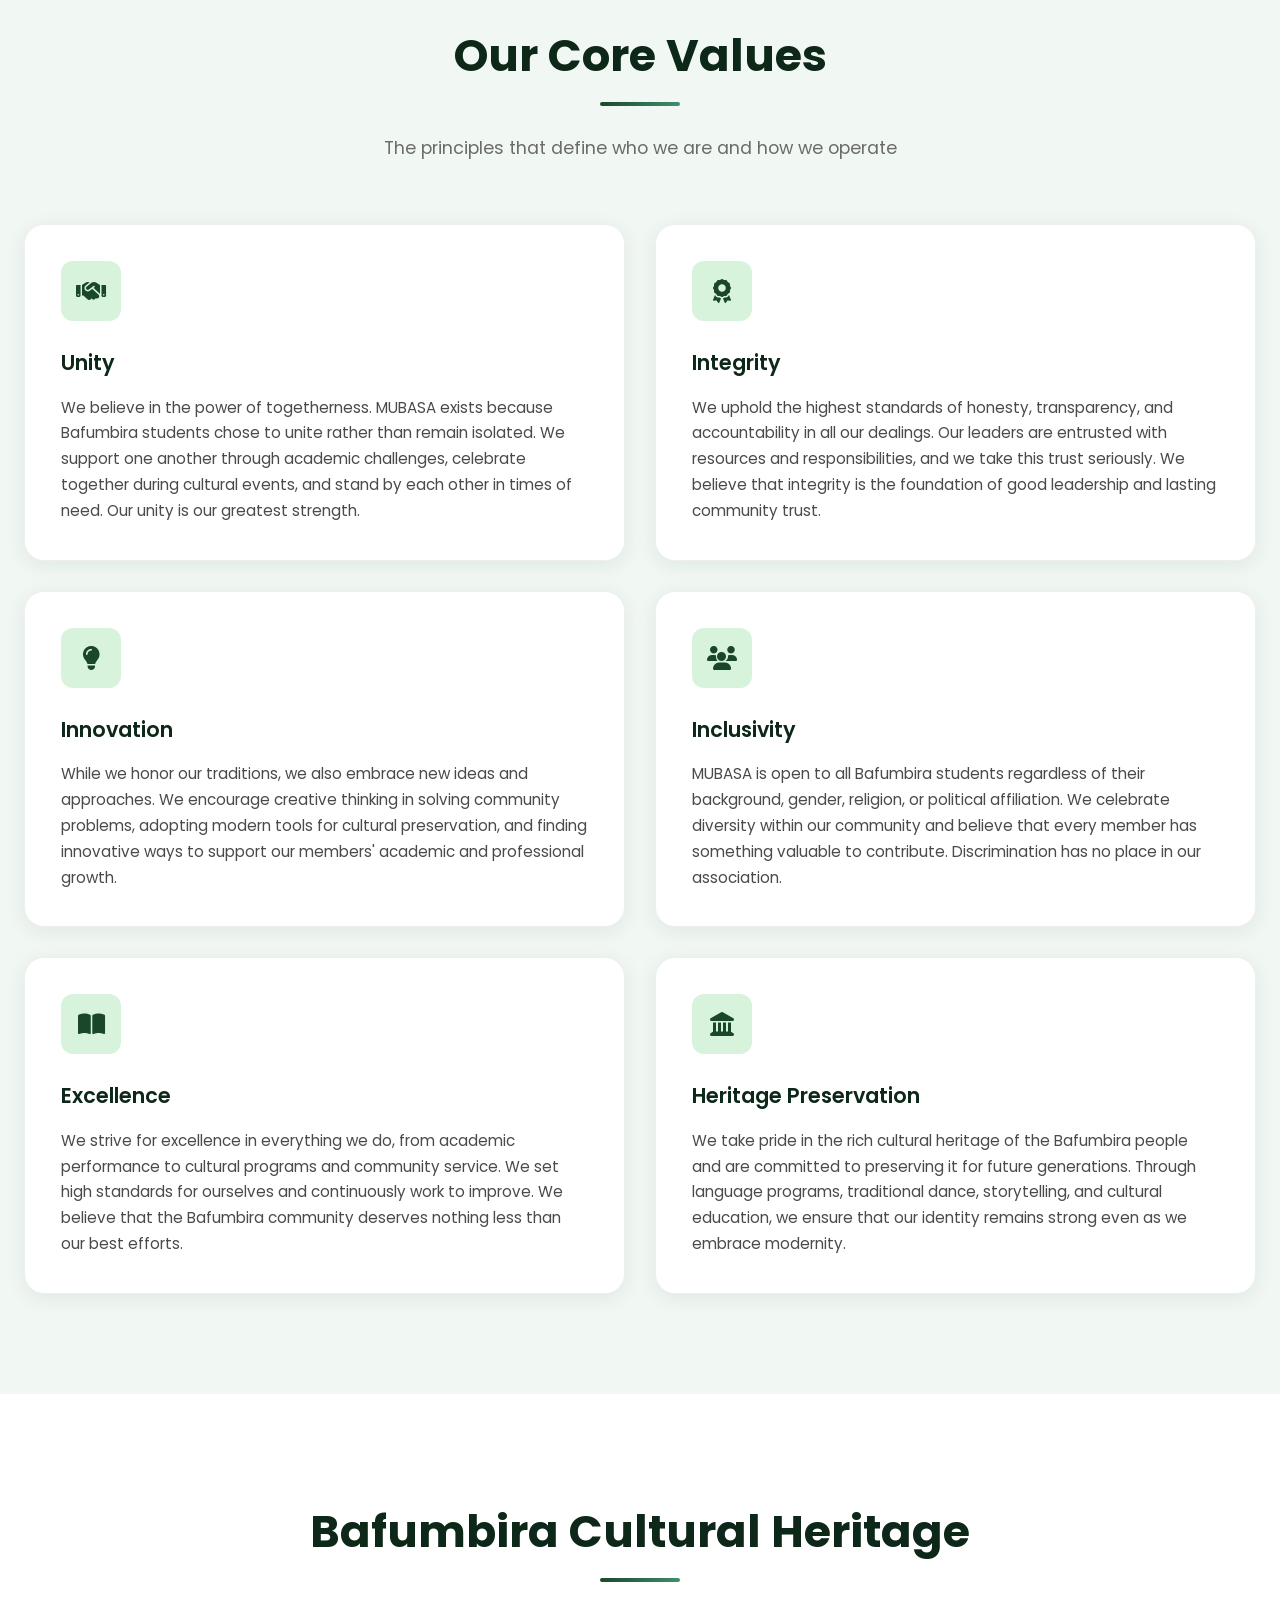
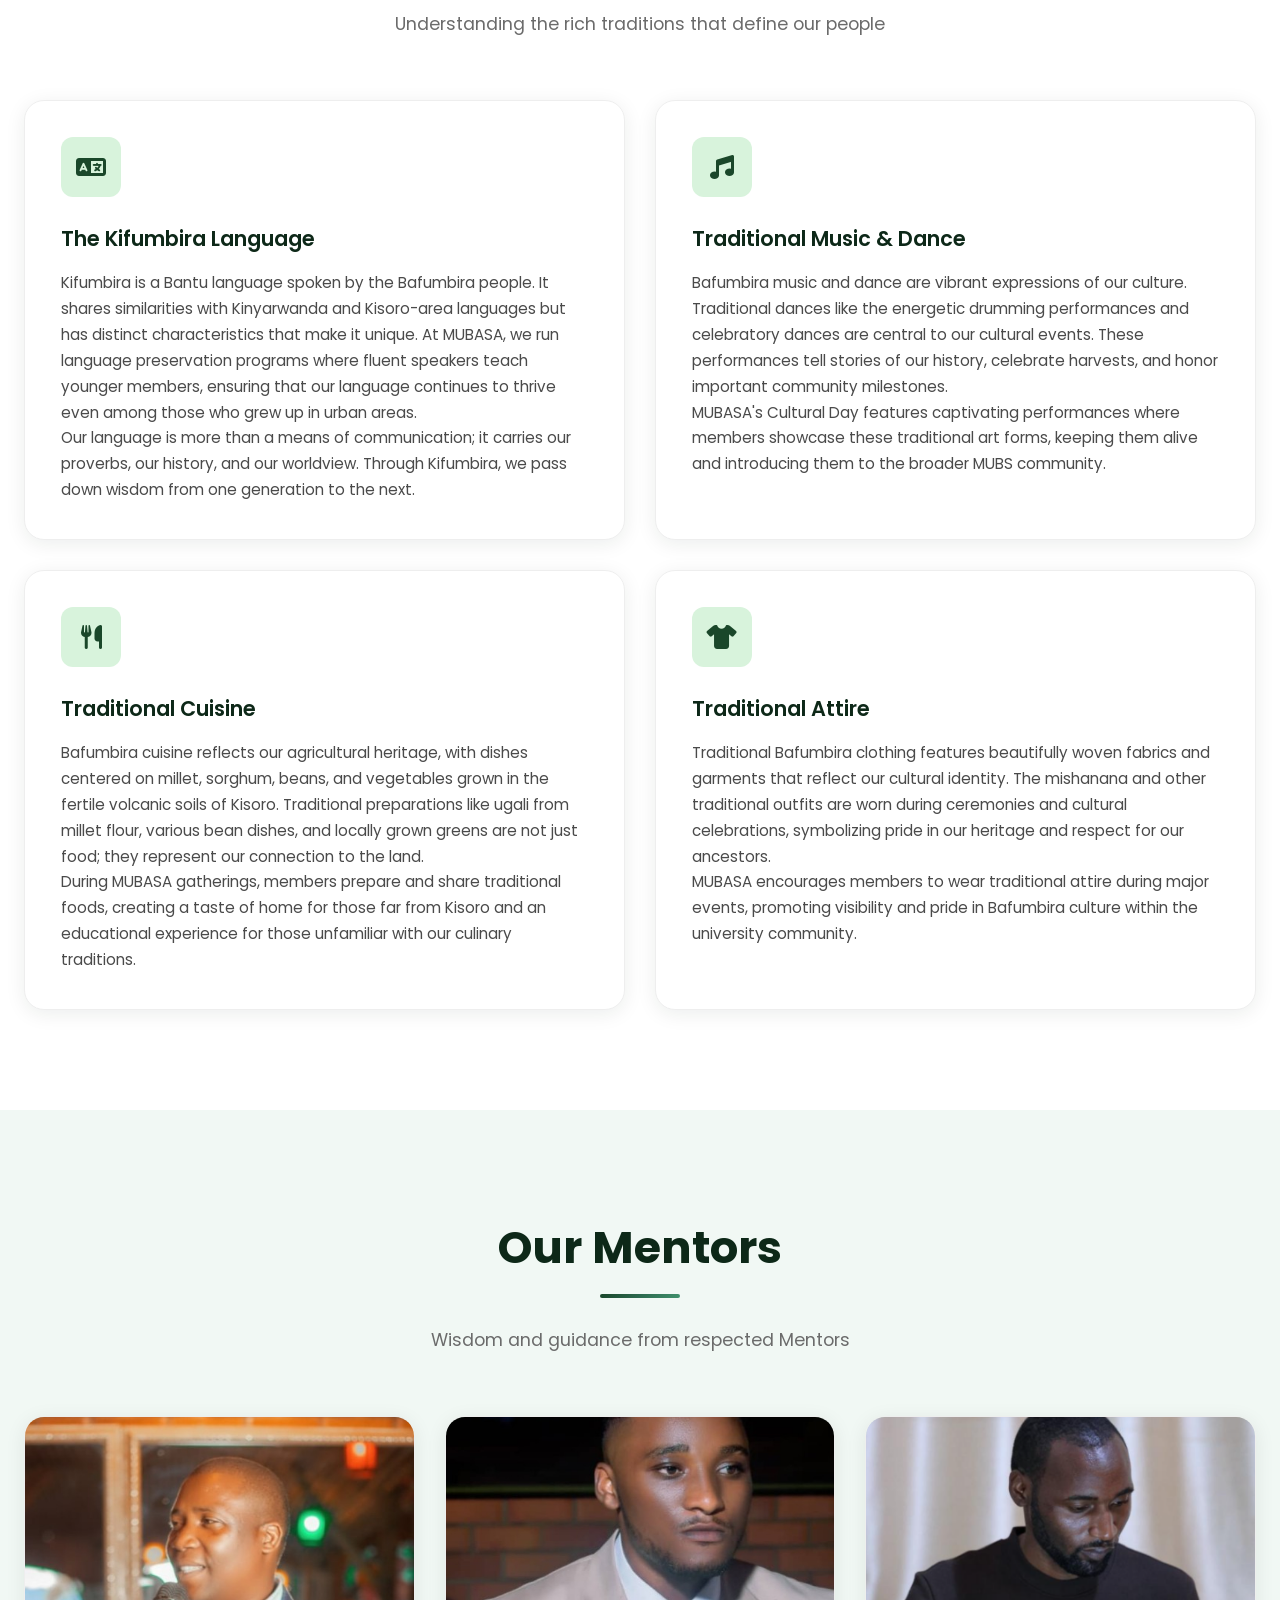
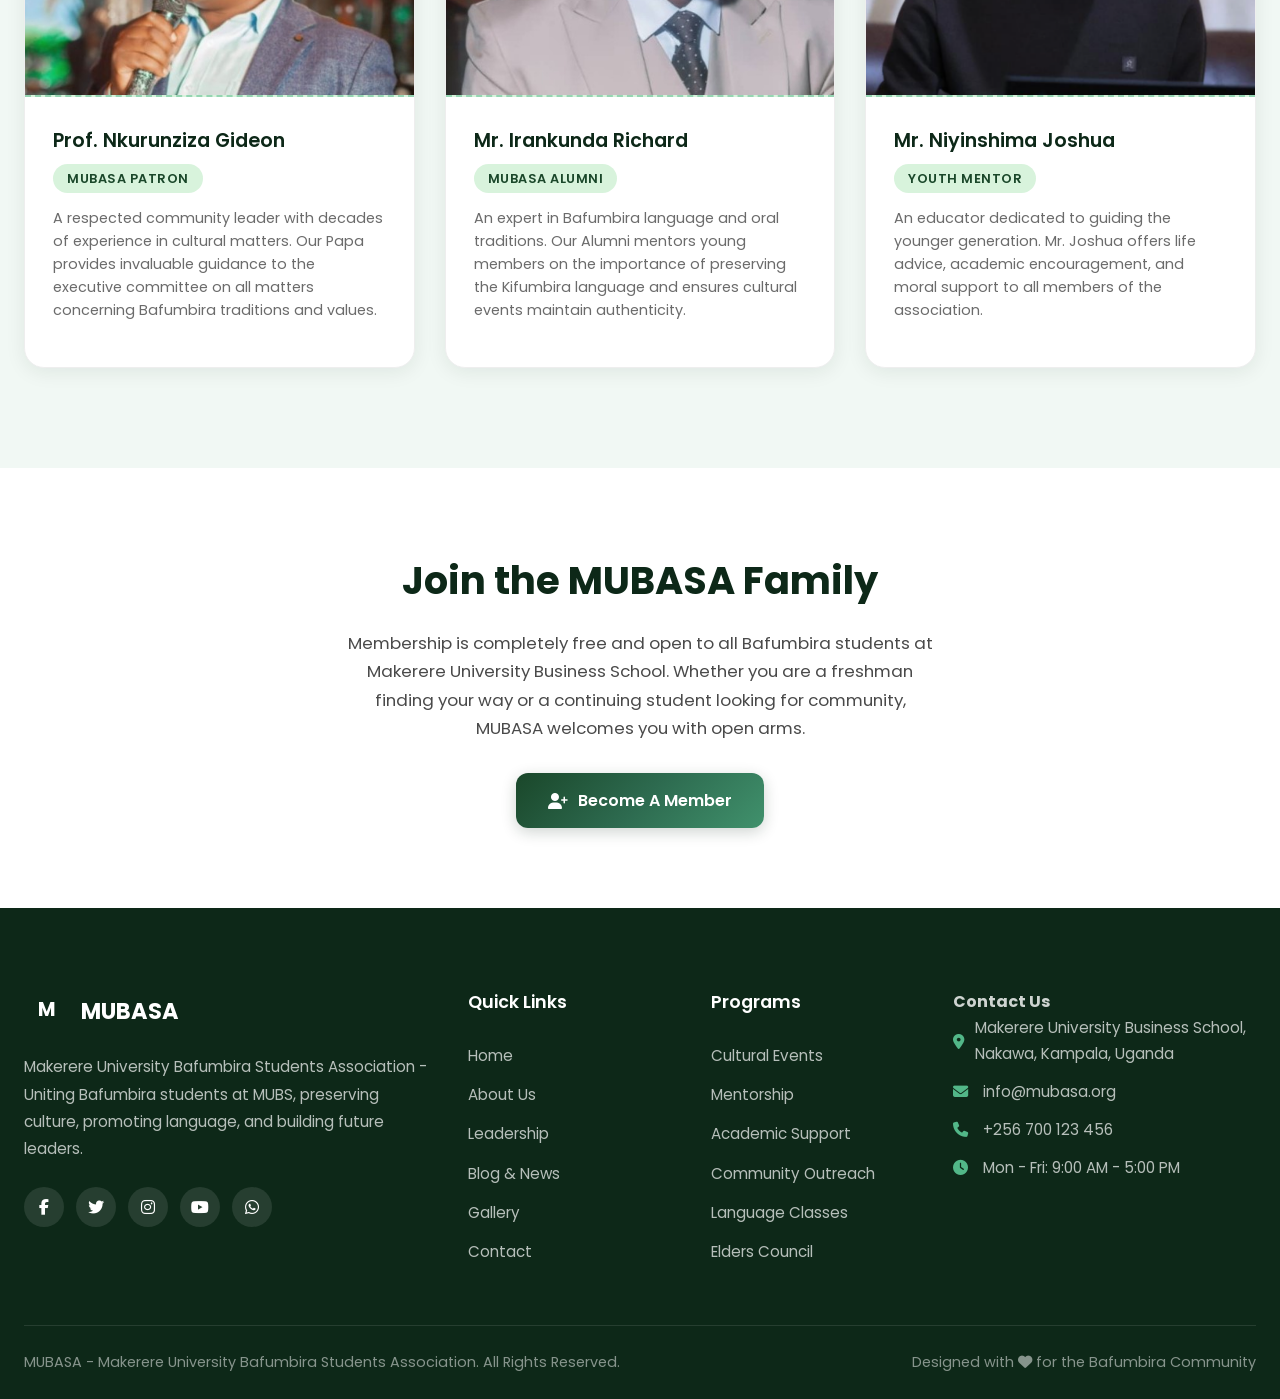
==== commit d61f5b33: "80%" ====
--- a/about.html
+++ b/about.html
@@ -11,13 +11,14 @@
     <link href="https://fonts.googleapis.com/css2?family=Poppins:wght@300;400;500;600;700;800&display=swap" rel="stylesheet">
     <link rel="stylesheet" href="https://cdnjs.cloudflare.com/ajax/libs/font-awesome/6.5.1/css/all.min.css">
     <link rel="stylesheet" href="css/styles.css">
+    <link rel="icon" href="images/favicon/android-chrome-192x192.png" type="image/png">
 </head>
 <body>
     <!-- ==================== NAVIGATION ==================== -->
     <nav class="navbar" id="navbar" role="navigation" aria-label="Main Navigation">
         <div class="nav-container">
             <a href="index.html" class="logo" aria-label="MUBASA Home">
-                <div class="logo-icon">M</div>
+                <div class="logo-icon"><img src="images/MUBS cambinet/mubasa logo.jpeg" alt="MUBASA logo"></div>
                 <span>MUBASA</span>
             </a>
             <ul class="nav-links" id="navLinks">
@@ -66,14 +67,14 @@
                         <img src="images/mubasa gala/party.jpg" alt="">
                     </div>
                     <div class="about-image-small">
-                        <img src="images/mubasa gala/crew.jpg" alt="">
+                        <img src="images/mubasa gala/crews.jpg" alt="">
                     </div>
                 </div>
                 <div class="about-text">
                     <h3 id="who-heading">Who We Are</h3>
                     <p>
                         The Makerere University Bafumbira Students Association (MUBASA) is a registered 
-                        students' organization established in 2015 at Makerere University Business School 
+                        students' organization established in 2023 at Makerere University Business School 
                         (MUBS) in Nakawa, Kampala. We represent students of Bafumbira descent studying 
                         at Uganda's premier business institution, creating a home away from home for 
                         individuals who share a common heritage, language, and cultural identity.
@@ -97,7 +98,7 @@
                     <div class="about-features">
                         <div class="about-feature">
                             <div class="about-feature-icon"><i class="fas fa-check-circle" aria-hidden="true"></i></div>
-                            <span>Registered students' association at MUBS since 2015</span>
+                            <span>Registered students' association at MUBS since 2023</span>
                         </div>
                         <div class="about-feature">
                             <div class="about-feature-icon"><i class="fas fa-check-circle" aria-hidden="true"></i></div>
@@ -128,7 +129,7 @@
                 <div class="timeline-item animate fade-in-up">
                     <div class="timeline-dot"></div>
                     <div class="timeline-content">
-                        <span class="year">2015</span>
+                        <span class="year">2023</span>
                         <h4>Foundation of MUBASA</h4>
                         <p>A group of passionate Bafumbira students came together to form MUBASA, establishing the first formal organization for Bafumbira students at MUBS with the vision of unity and cultural preservation.</p>
                     </div>
@@ -136,47 +137,34 @@
                 <div class="timeline-item animate fade-in-up delay-1">
                     <div class="timeline-dot"></div>
                     <div class="timeline-content">
-                        <span class="year">2016</span>
-                        <h4>First Cultural Day</h4>
-                        <p>MUBASA hosted its inaugural Cultural Day event, bringing together students, staff, and community members to celebrate Bafumbira traditions, dance, and cuisine at the MUBS campus.</p>
+                        <span class="year">2023</span>
+                        <h4>Elders Council Established</h4>
+                        <p>Recognizing the need for cultural guidance, MUBASA formally established an Elders Council comprising
+                            respected community members to advise the association on cultural matters and mentor young members.</p>
                     </div>
                 </div>
                 <div class="timeline-item animate fade-in-up delay-2">
                     <div class="timeline-dot"></div>
                     <div class="timeline-content">
-                        <span class="year">2017</span>
-                        <h4>Elders Council Established</h4>
-                        <p>Recognizing the need for cultural guidance, MUBASA formally established an Elders Council comprising respected community members to advise the association on cultural matters and mentor young members.</p>
-                    </div>
-                </div>
+                        <span class="year">2024</span>
+                        <h4>First Cultural Day</h4>
+                        <p>MUBASA hosted its inaugural Cultural Day event, bringing together students, staff, and community members to celebrate Bafumbira traditions, dance, and cuisine at the MUBS campus.</p>
+                    </div>
+                </div>
+                
                 <div class="timeline-item animate fade-in-up delay-3">
                     <div class="timeline-dot"></div>
                     <div class="timeline-content">
-                        <span class="year">2018</span>
+                        <span class="year">2024</span>
                         <h4>First Community Outreach</h4>
                         <p>MUBASA members traveled to Kisoro District for the first community outreach program, visiting schools, donating books, and engaging with secondary school students to inspire academic excellence.</p>
                     </div>
                 </div>
+            
                 <div class="timeline-item animate fade-in-up delay-4">
                     <div class="timeline-dot"></div>
                     <div class="timeline-content">
-                        <span class="year">2019</span>
-                        <h4>Constitution Ratification</h4>
-                        <p>The MUBASA constitution was formally ratified by the general membership, establishing the governance structure, electoral processes, and operational guidelines that guide the association to this day.</p>
-                    </div>
-                </div>
-                <div class="timeline-item animate fade-in-up delay-5">
-                    <div class="timeline-dot"></div>
-                    <div class="timeline-content">
-                        <span class="year">2020</span>
-                        <h4>Adapting to Virtual Operations</h4>
-                        <p>During the COVID-19 pandemic, MUBASA successfully transitioned to virtual meetings and events, maintaining member engagement through online cultural sessions, academic webinars, and virtual social gatherings.</p>
-                    </div>
-                </div>
-                <div class="timeline-item animate fade-in-up delay-6">
-                    <div class="timeline-dot"></div>
-                    <div class="timeline-content">
-                        <span class="year">2022</span>
+                        <span class="year">2024</span>
                         <h4>Award of Excellence</h4>
                         <p>MUBASA was recognized by the MUBS Guild Union as the Most Active Cultural Association, acknowledging the organization's contributions to campus diversity and student engagement.</p>
                     </div>
@@ -395,7 +383,7 @@
                         <span class="role">MUBASA Patron</span>
                         <p>
                             A respected community leader with decades of experience in cultural matters.
-                            Mzee Sebufiri provides invaluable guidance to the executive committee on all
+                            Our Papa provides invaluable guidance to the executive committee on all
                             matters concerning Bafumbira traditions and values.
                         </p>
                     </div>
@@ -408,7 +396,7 @@
                         <h4>Mr. Irankunda Richard</h4>
                         <span class="role">MUBASA ALUMNI</span>
                         <p>
-                            An expert in Bafumbira language and oral traditions. Mama Prossy mentors
+                            An expert in Bafumbira language and oral traditions. Our Alumni mentors
                             young members on the importance of preserving the Kifumbira language and
                             ensures cultural events maintain authenticity.
                         </p>
@@ -422,7 +410,7 @@
                         <h4>Mr. Niyinshima Joshua</h4>
                         <span class="role">Youth Mentor</span>
                         <p>
-                            A retired educator dedicated to guiding the younger generation. Mzee Gregory
+                            An educator dedicated to guiding the younger generation. Mr. Joshua
                             offers life advice, academic encouragement, and moral support to all members
                             of the association.
                         </p>
--- a/css/styles.css
+++ b/css/styles.css
@@ -223,7 +223,7 @@
 .logo-icon { 
     width: 45px; 
     height: 45px; 
-    background: var(--gradient-primary); 
+    /* background: var(--gradient-primary);  */
     border-radius: var(--radius-md); 
     display: flex; 
     align-items: center; 
@@ -579,10 +579,11 @@
 
 /* ---------- BLOG STYLES ---------- */
 .blog-grid { display: grid; grid-template-columns: repeat(3, 1fr); gap: 30px; }
-.blog-card { background: var(--white); border-radius: var(--radius-lg); overflow: hidden; box-shadow: 0 4px 20px var(--shadow); transition: var(--transition-normal); border: 1px solid var(--border-light); }
+.blog-card { display: grid; grid-template-columns: 300px 1fr; gap: 0; background: var(--white); border-radius: var(--radius-lg); overflow: hidden; box-shadow: 0 4px 20px var(--shadow); transition: var(--transition-normal); border: 1px solid var(--border-light); }
+.blog-card + .blog-card { margin-top: 30px; }
 .blog-card:hover { transform: translateY(-6px); box-shadow: 0 12px 40px var(--shadow-medium); }
-.blog-image { width: 100%; height: 220px; background: var(--primary-bg); border-bottom: 2px dashed var(--primary-lighter); display: flex; align-items: center; justify-content: center; position: relative; }
-.blog-image::after { content: 'Blog Image'; color: var(--primary-light); font-size: 0.9rem; }
+.blog-image { width: 100%; min-height: 220px; background: var(--primary-bg); border-bottom: 2px dashed var(--primary-lighter); display: flex; align-items: center; justify-content: center; position: relative; }
+.blog-image::after { content: ''; color: var(--primary-light); font-size: 0.9rem; }
 .blog-image img { width: 100%; height: 100%; object-fit: cover; }
 .blog-content { padding: 28px; }
 .blog-meta { display: flex; gap: 16px; margin-bottom: 14px; font-size: 0.85rem; color: var(--text-faint); }
@@ -600,7 +601,8 @@
 .sidebar-list { display: flex; flex-direction: column; gap: 16px; }
 .sidebar-item { display: flex; gap: 14px; align-items: flex-start; }
 .sidebar-item-image { width: 70px; height: 70px; border-radius: var(--radius-md); background: var(--primary-bg); border: 2px dashed var(--primary-lighter); flex-shrink: 0; display: flex; align-items: center; justify-content: center; }
-.sidebar-item-image::after { content: 'Img'; color: var(--primary-light); font-size: 0.7rem; }
+.sidebar-item-image img { width: 100%; height: 100%; object-fit: cover; border-radius: 5px; }
+.sidebar-item-image::after { content: ''; color: var(--primary-light); font-size: 0.7rem; }
 .sidebar-item-content h4 { font-size: 0.95rem; font-weight: 600; color: var(--primary-dark); margin-bottom: 6px; }
 .sidebar-item-content h4 a:hover { color: var(--primary); }
 .sidebar-item-content .date { font-size: 0.8rem; color: var(--text-faint); }
@@ -791,6 +793,9 @@
     .grid-4 { grid-template-columns: repeat(2, 1fr); }
     .values-grid { grid-template-columns: repeat(2, 1fr); }
     .stats-grid { grid-template-columns: repeat(2, 1fr); }
+    .blog-card { display: block !important; grid-template-columns: 1fr !important; width: 100% !important; }
+    .blog-card .blog-image,
+    .blog-card .blog-content { width: 100% !important; }
     .footer-grid { grid-template-columns: 1fr 1fr; }
     .timeline::before { left: 20px; }
     .timeline-item, .timeline-item:nth-child(even) { justify-content: flex-start; padding-left: 50px; padding-right: 0; }
@@ -831,6 +836,10 @@
     .footer-bottom { flex-direction: column; gap: 12px; text-align: center; }
     .gallery-grid { grid-template-columns: repeat(2, 1fr); }
     .blog-grid { grid-template-columns: 1fr; }
+    .blog-card { display: block !important; grid-template-columns: 1fr !important; width: 100% !important; }
+    .blog-card .blog-image,
+    .blog-card .blog-content { width: 100% !important; }
+    .blog-card + .blog-card { margin-top: 30px; }
     .contact-layout { grid-template-columns: 1fr; }
     .mission-vision-grid { grid-template-columns: 1fr; }
     .timeline-content { max-width: 100%; }
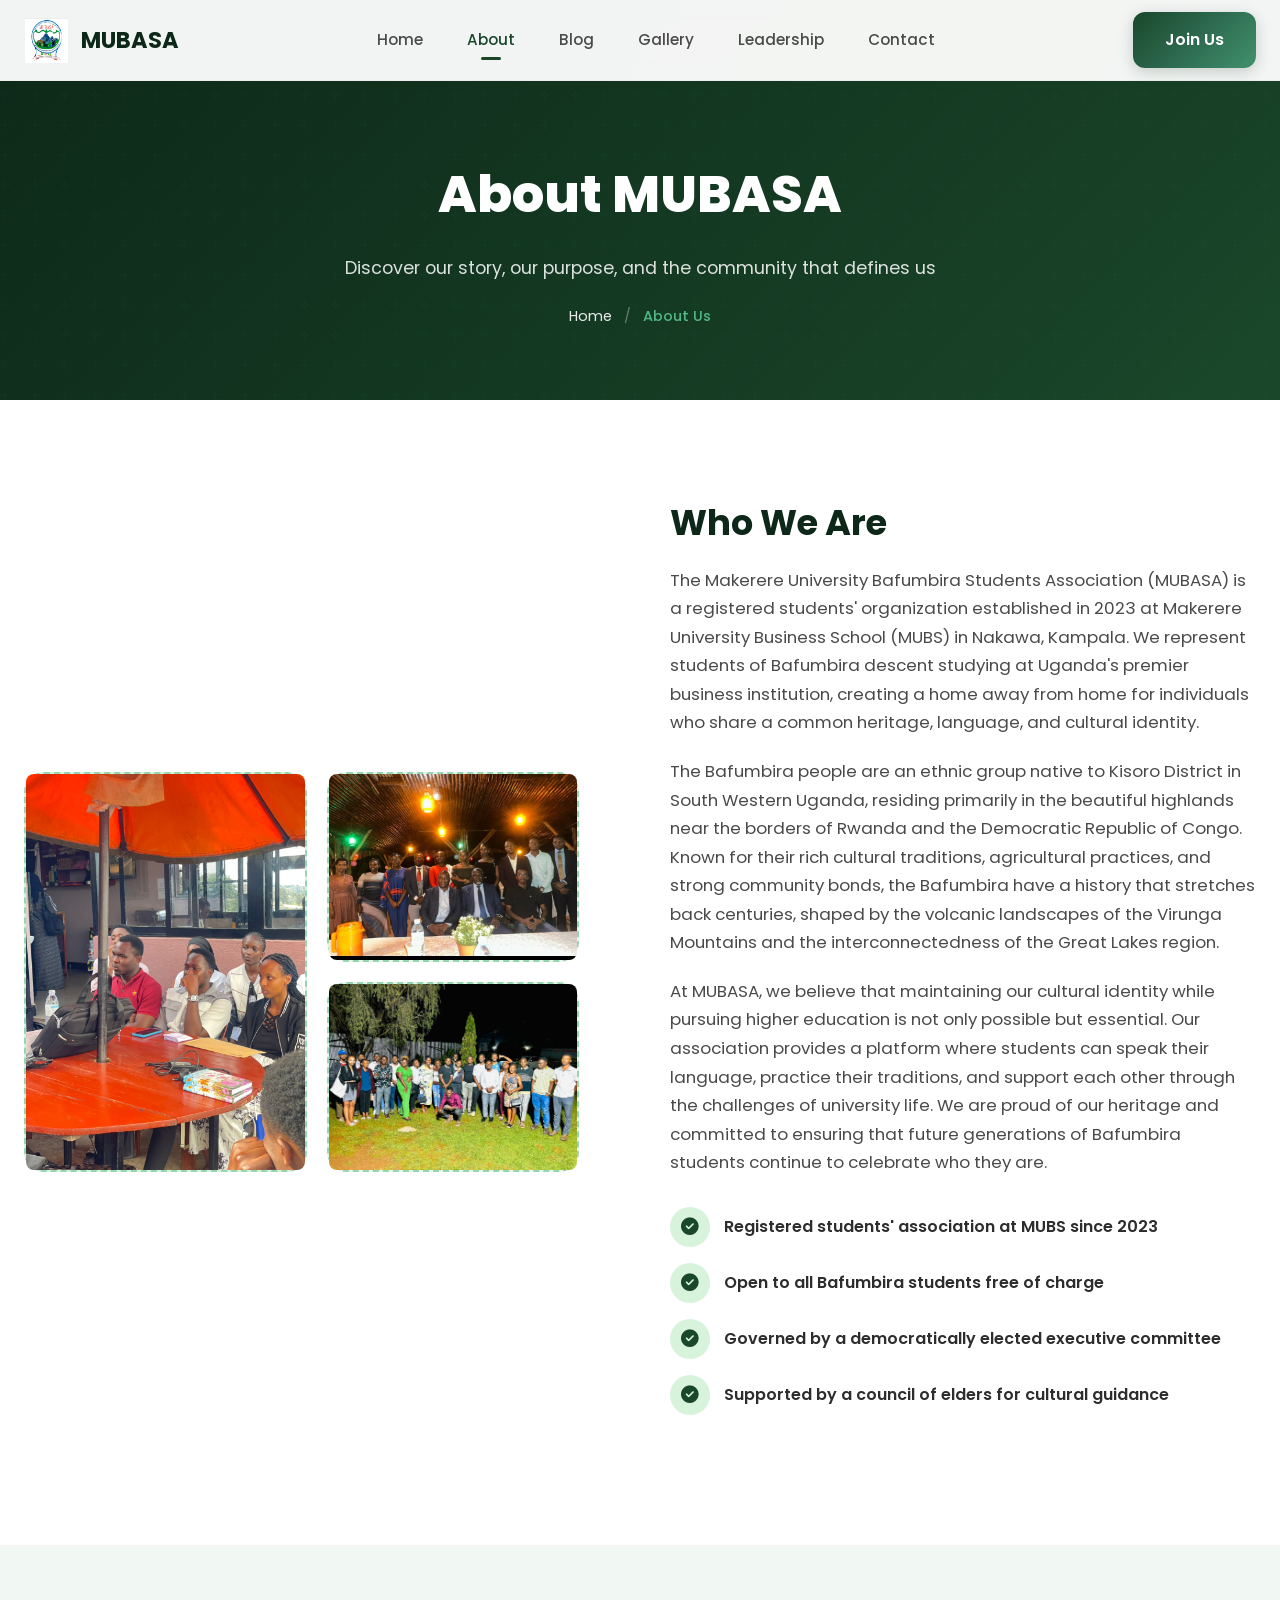
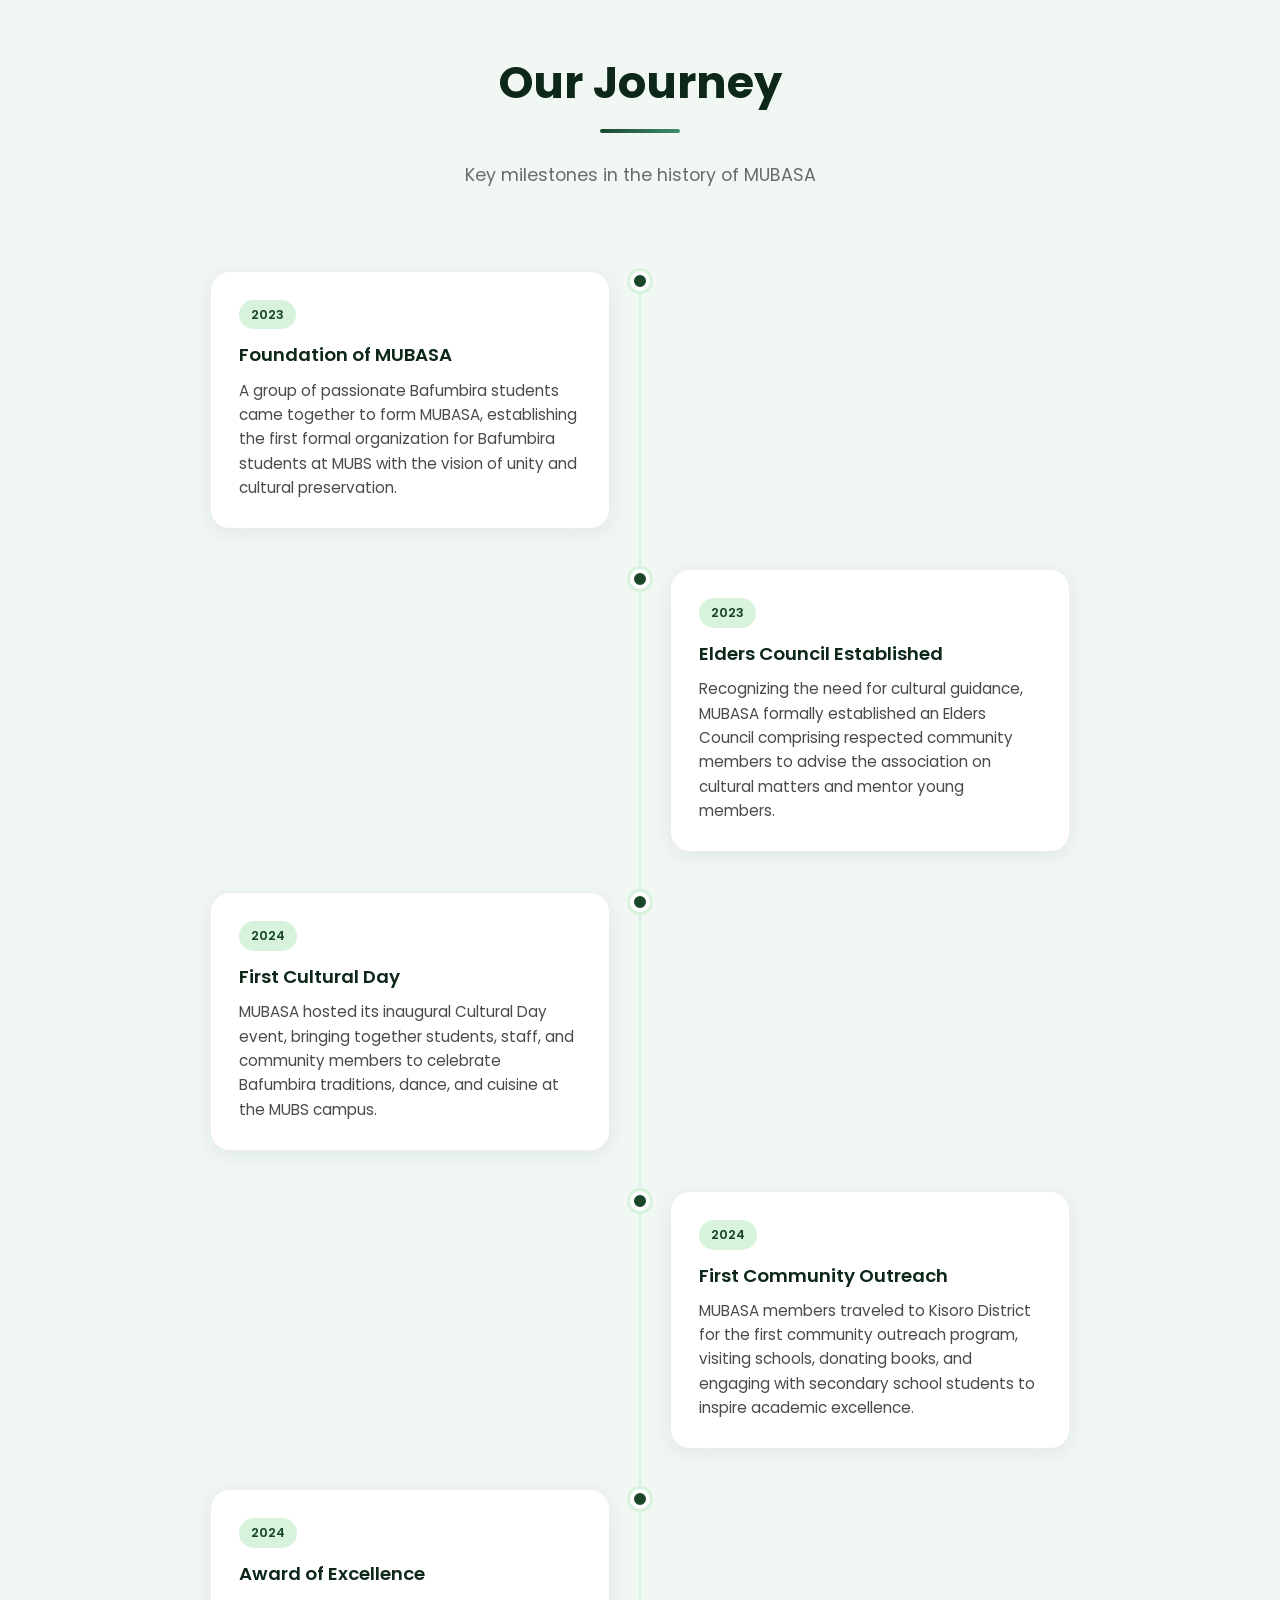
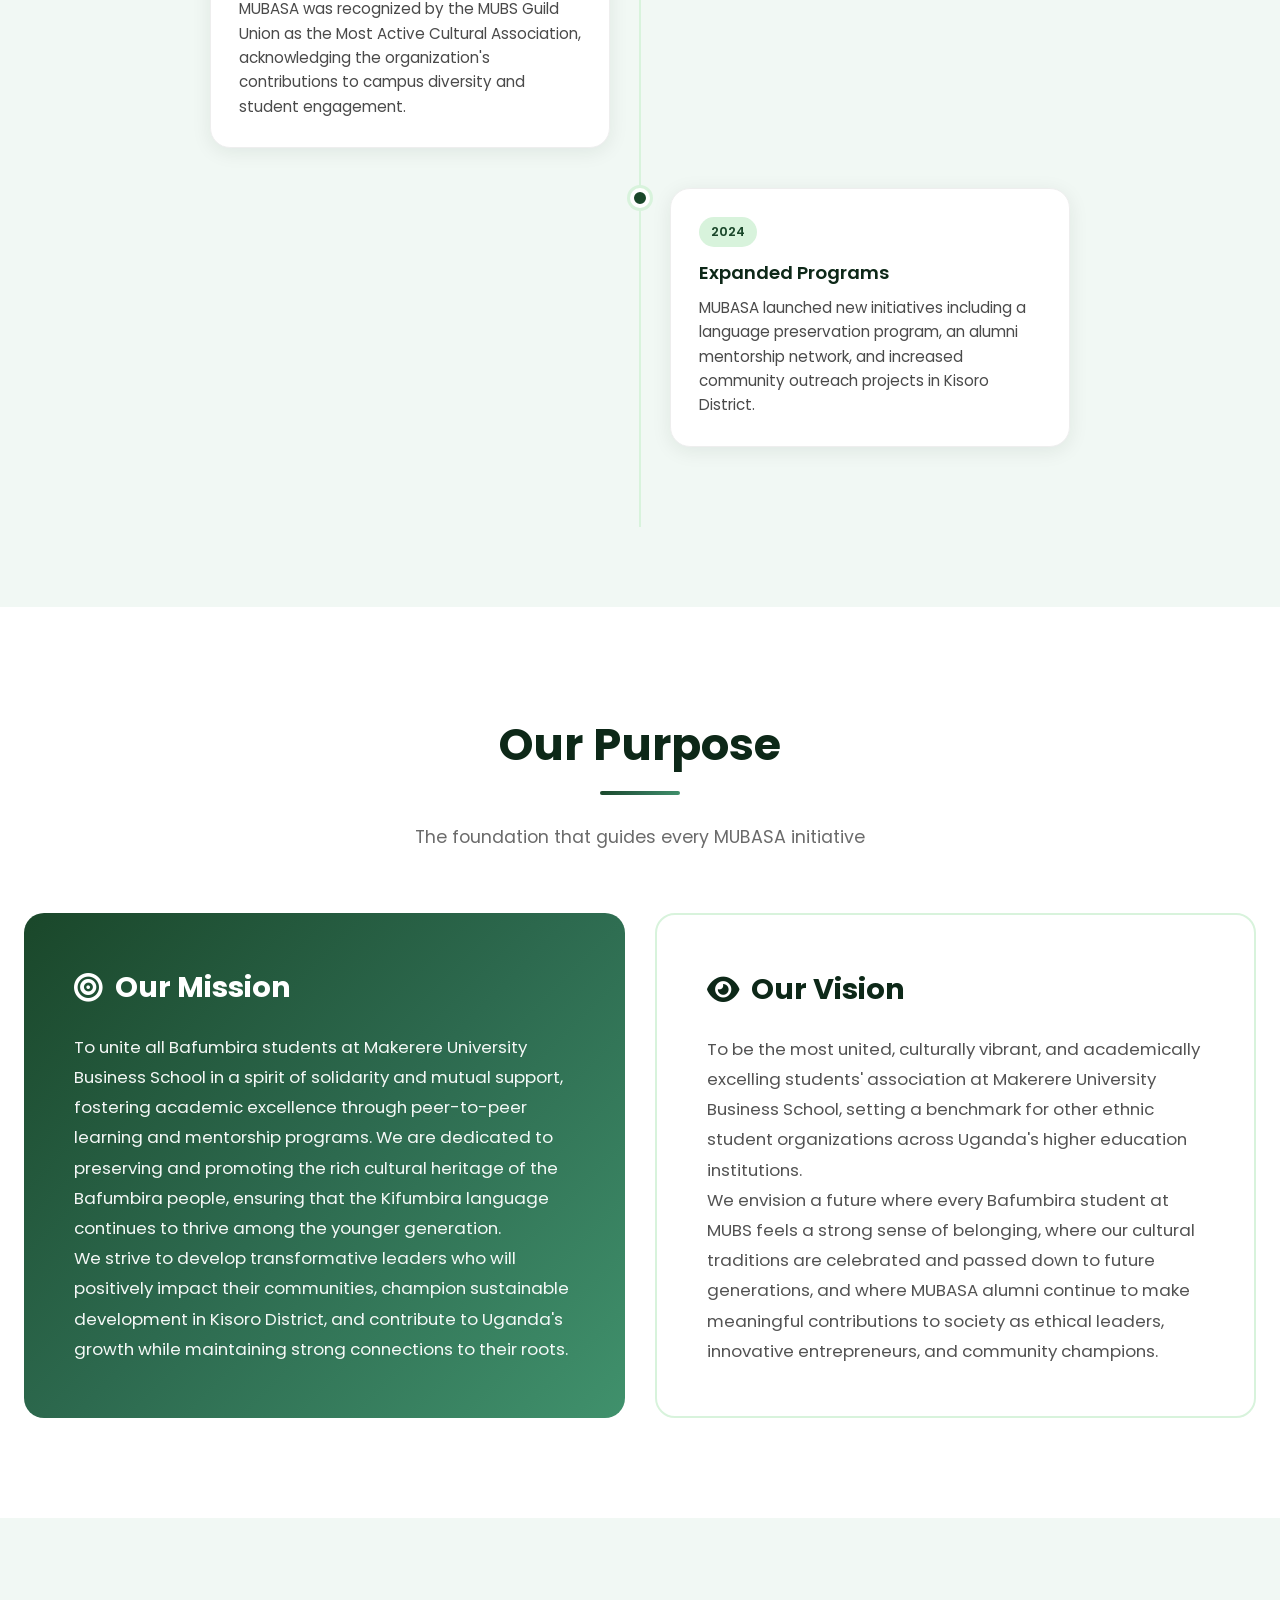
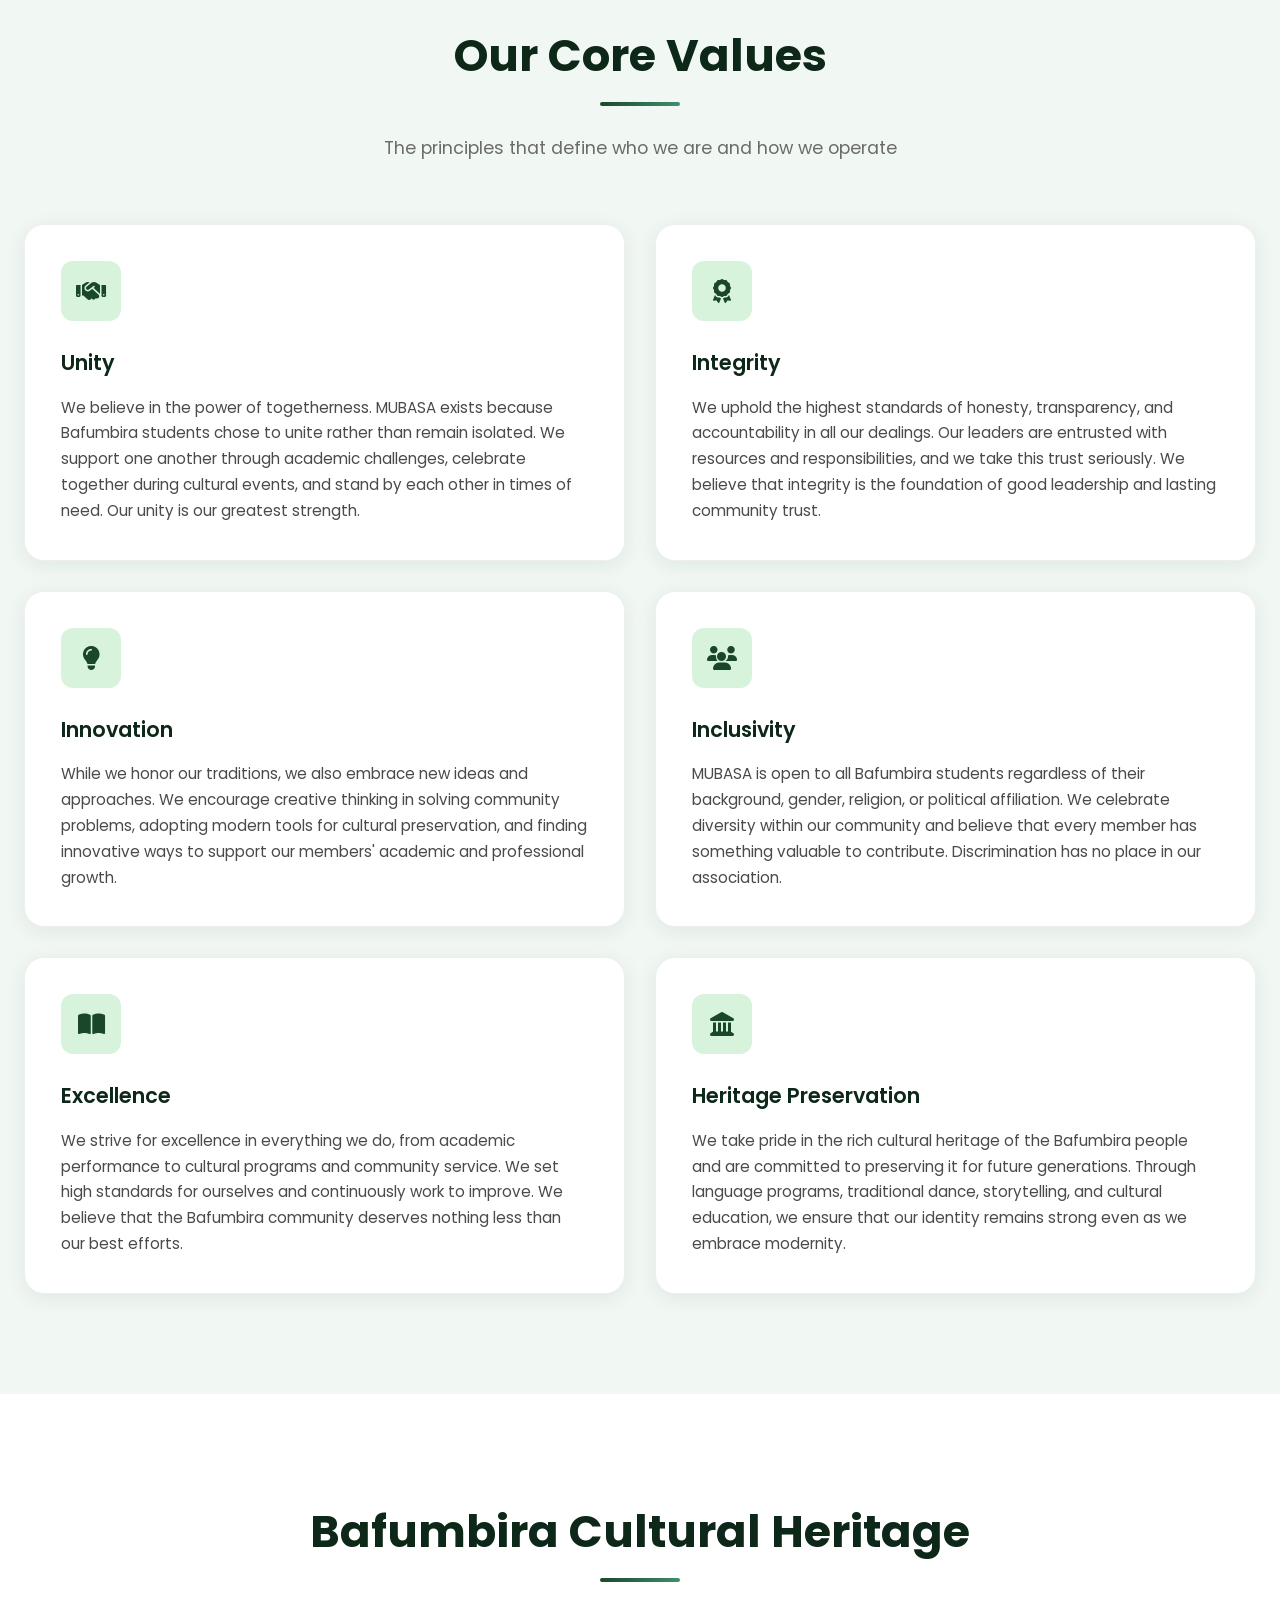
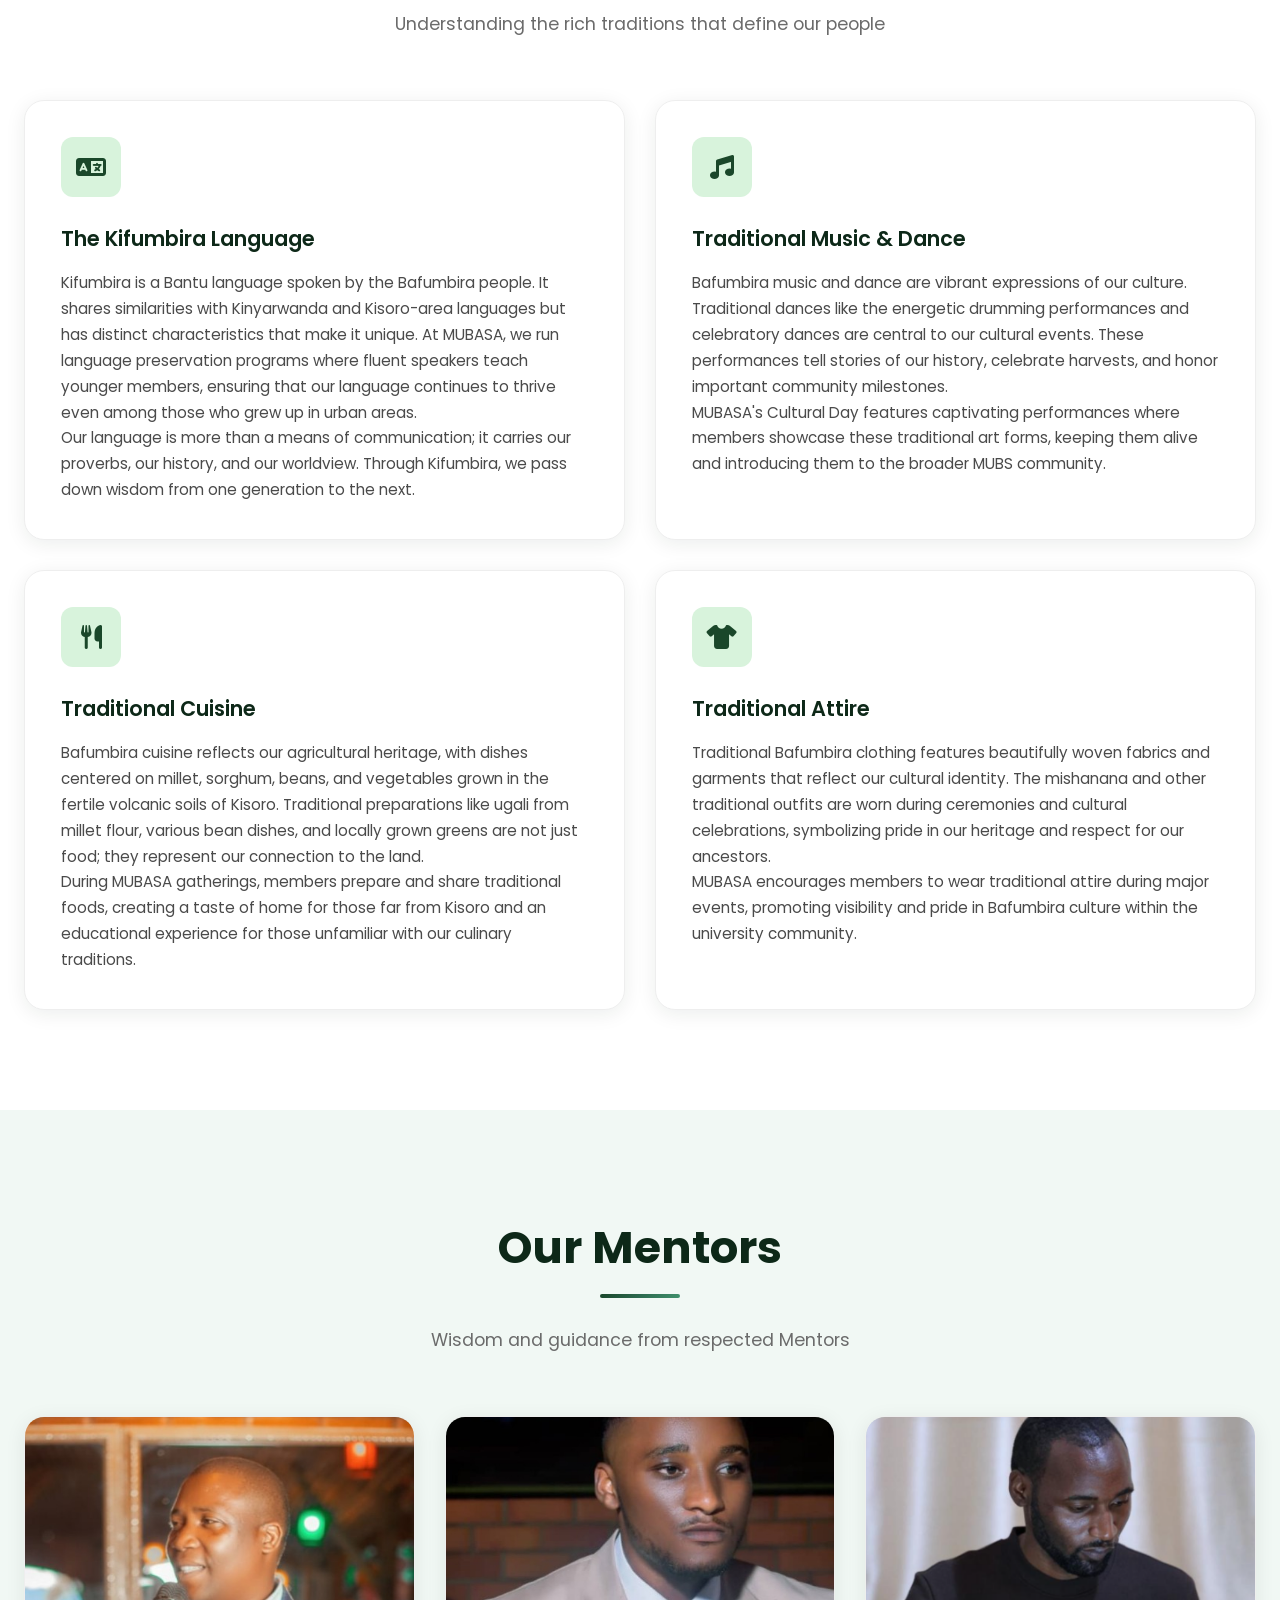
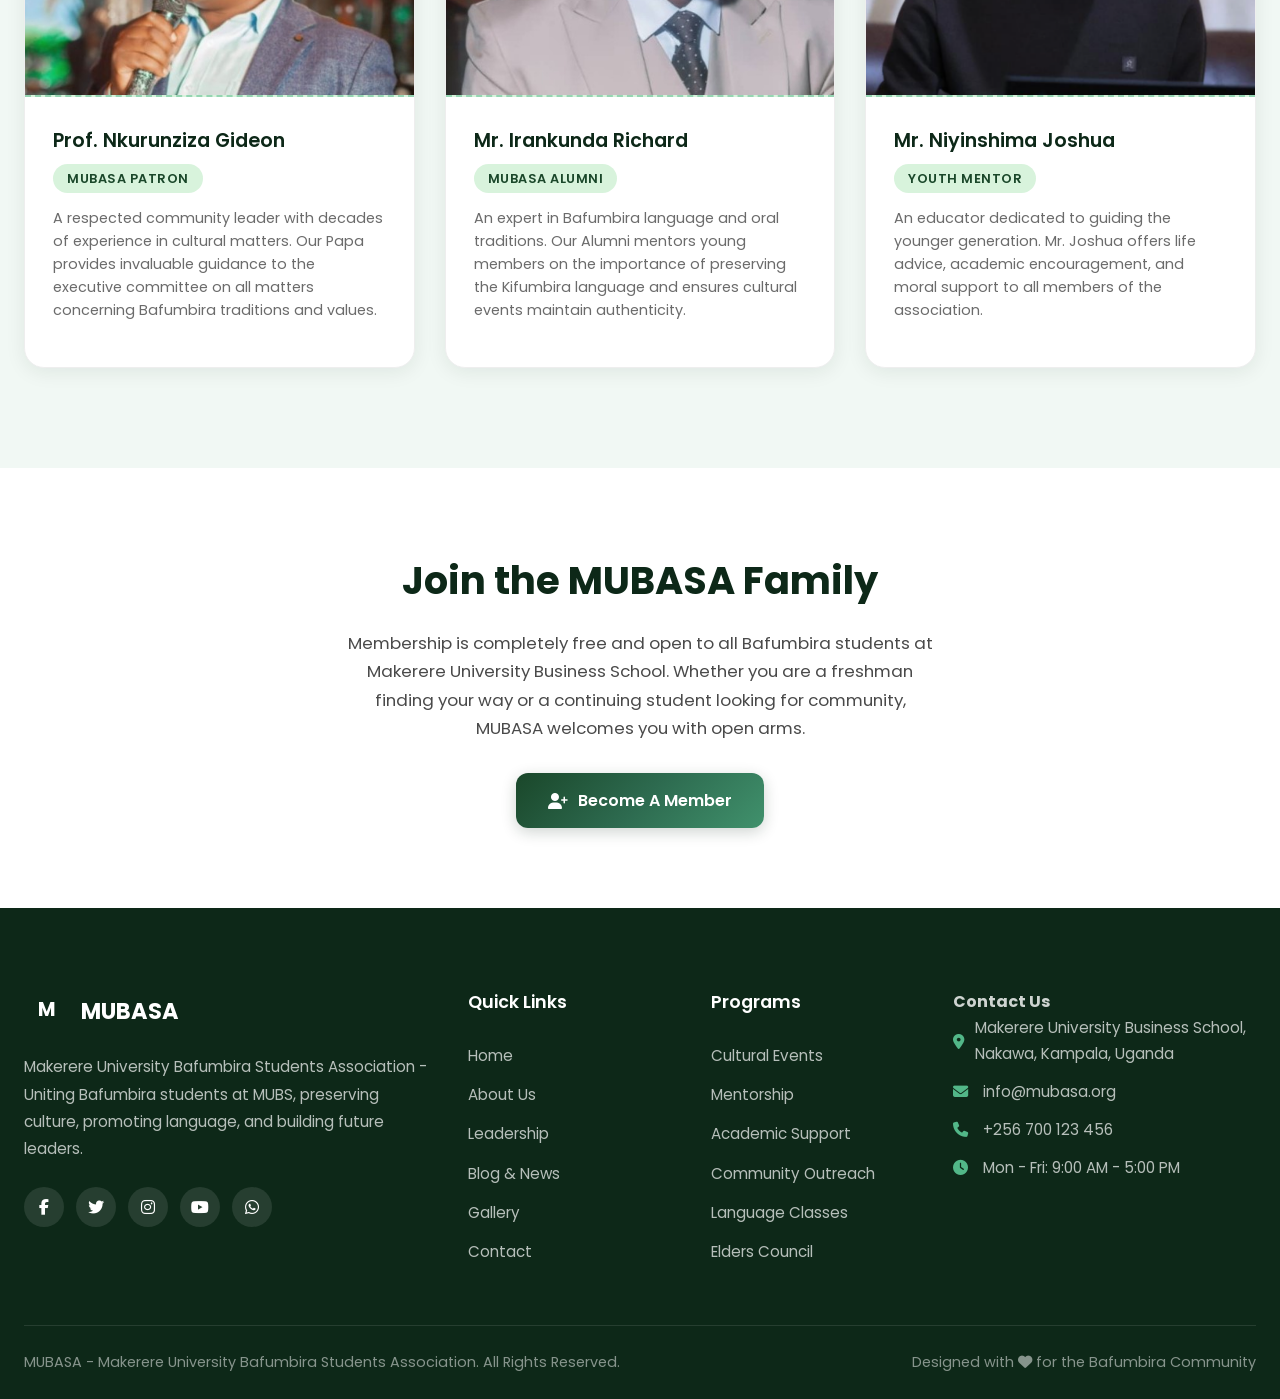
==== commit a1fa9eae: "tempered images" ====
--- a/about.html
+++ b/about.html
@@ -67,7 +67,7 @@
                         <img src="images/mubasa gala/party.jpg" alt="">
                     </div>
                     <div class="about-image-small">
-                        <img src="images/mubasa gala/crews.jpg" alt="">
+                        <img src="images/mubasa gala/crew.jpg" alt="">
                     </div>
                 </div>
                 <div class="about-text">
--- a/css/styles.css
+++ b/css/styles.css
@@ -534,6 +534,8 @@
 .about-image-main { grid-row: span 2; height: 100%; min-height: 400px; border-radius: var(--radius-lg); background: var(--primary-bg); border: 2px dashed var(--primary-lighter); display: flex; align-items: center; justify-content: center; position: relative; }
 .about-image-main::after { content: ''; color: var(--primary-light); font-size: 0.9rem; }
 .about-image-small { height: 190px; width: fit-content; border-radius: var(--radius-lg); background: var(--primary-bg-light); border: 2px dashed var(--primary-lighter); display: flex; align-items: center; justify-content: center; }
+.about-image-main img {border-radius: 8px;}
+.about-image-small img {border-radius: 8px;}
 .about-image-small::after { content: ''; color: var(--primary-light); font-size: 0.85rem; }
 .about-text h3 { font-size: 2.2rem; font-weight: 700; color: var(--primary-dark); margin-bottom: 20px; line-height: 1.3; }
 .about-text p { color: var(--text-light); margin-bottom: 20px; font-size: 1.05rem; }
@@ -578,10 +580,15 @@
 .leader-social a:hover { background: var(--primary); color: var(--white); transform: translateY(-2px); }
 
 /* ---------- BLOG STYLES ---------- */
-.blog-grid { display: grid; grid-template-columns: repeat(3, 1fr); gap: 30px; }
+.blog-grid { display: grid; grid-template-columns: repeat(3, 1fr); gap: 30px; align-items: stretch; }
 .blog-card { display: grid; grid-template-columns: 300px 1fr; gap: 0; background: var(--white); border-radius: var(--radius-lg); overflow: hidden; box-shadow: 0 4px 20px var(--shadow); transition: var(--transition-normal); border: 1px solid var(--border-light); }
 .blog-card + .blog-card { margin-top: 30px; }
 .blog-card:hover { transform: translateY(-6px); box-shadow: 0 12px 40px var(--shadow-medium); }
+.blog-card.blog-preview-card { display: block; grid-template-columns: 1fr; align-self: stretch; }
+.blog-card.blog-preview-card .blog-image { height: 240px; min-height: 240px; max-height: 240px; }
+.blog-card.blog-preview-card .blog-image,
+.blog-card.blog-preview-card .blog-content { width: 100%; }
+.blog-card.blog-preview-card .blog-content { padding: 24px; }
 .blog-image { width: 100%; min-height: 220px; background: var(--primary-bg); border-bottom: 2px dashed var(--primary-lighter); display: flex; align-items: center; justify-content: center; position: relative; }
 .blog-image::after { content: ''; color: var(--primary-light); font-size: 0.9rem; }
 .blog-image img { width: 100%; height: 100%; object-fit: cover; }
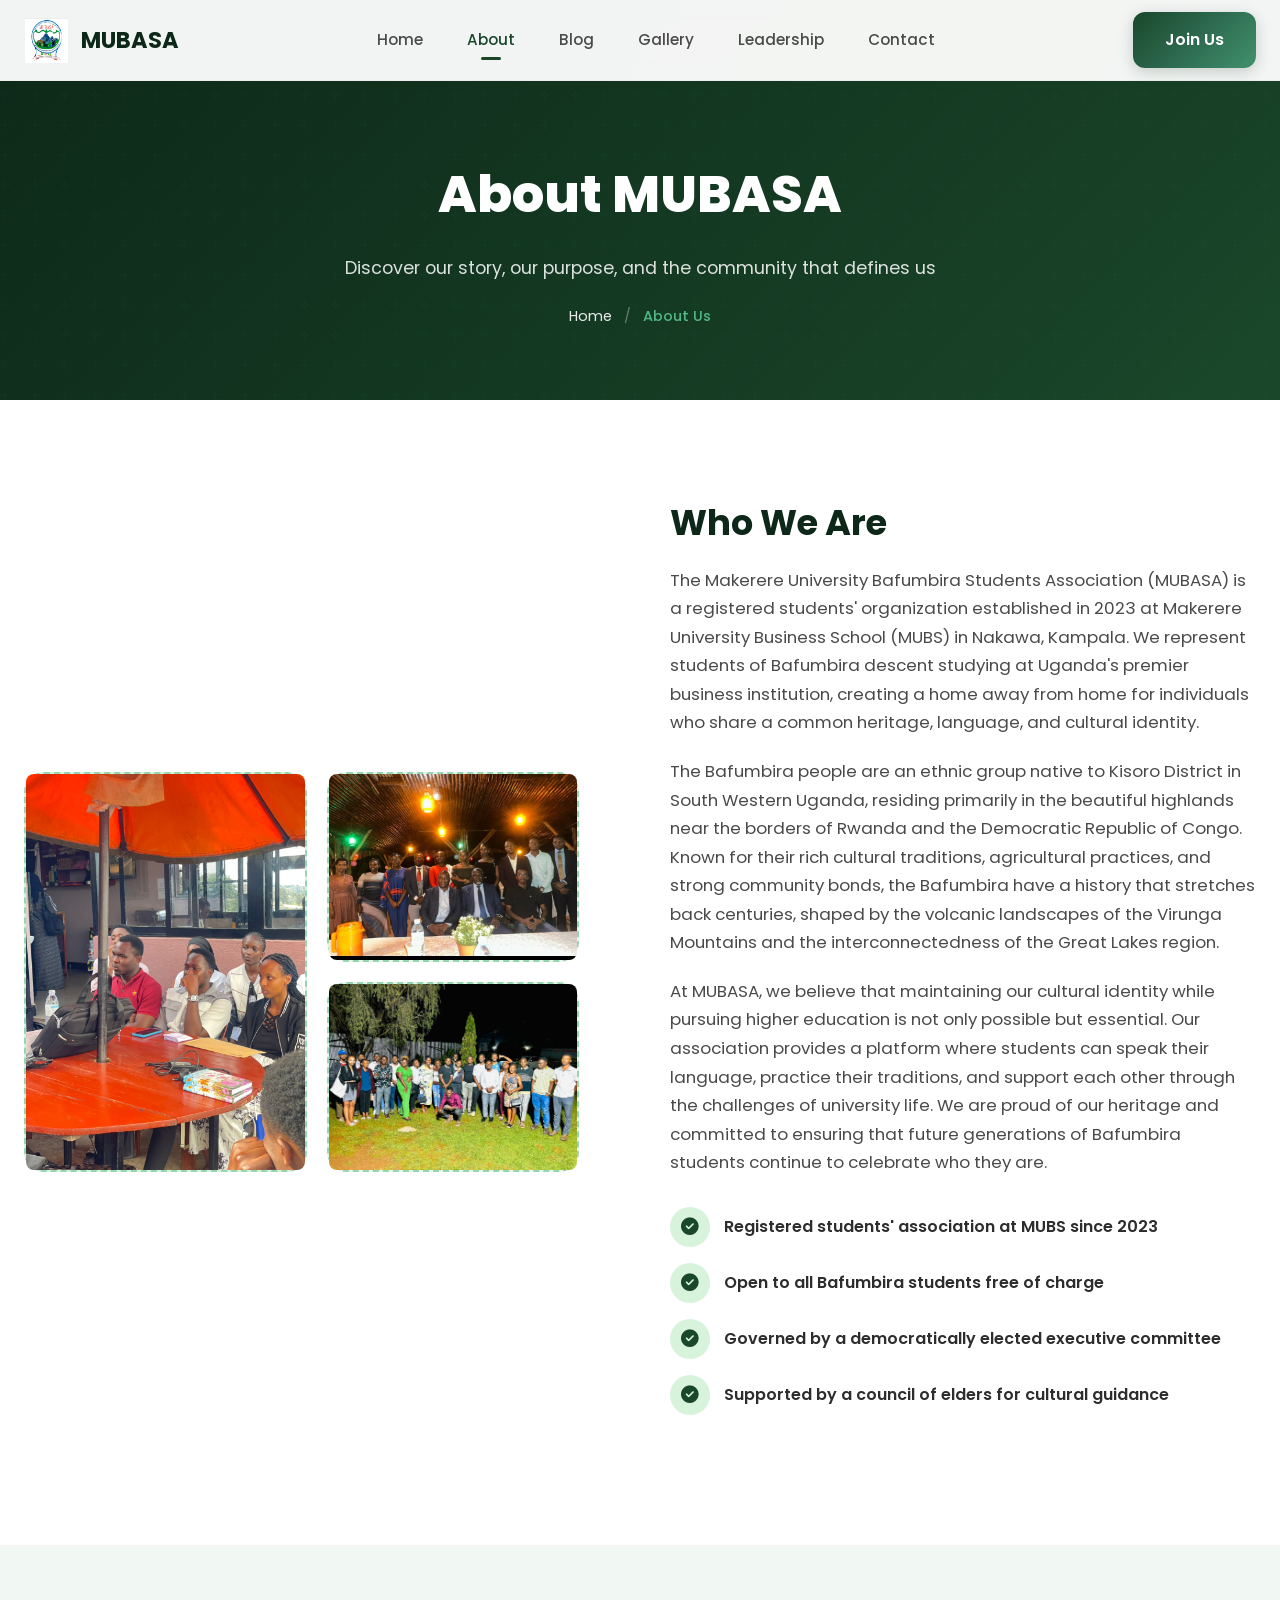
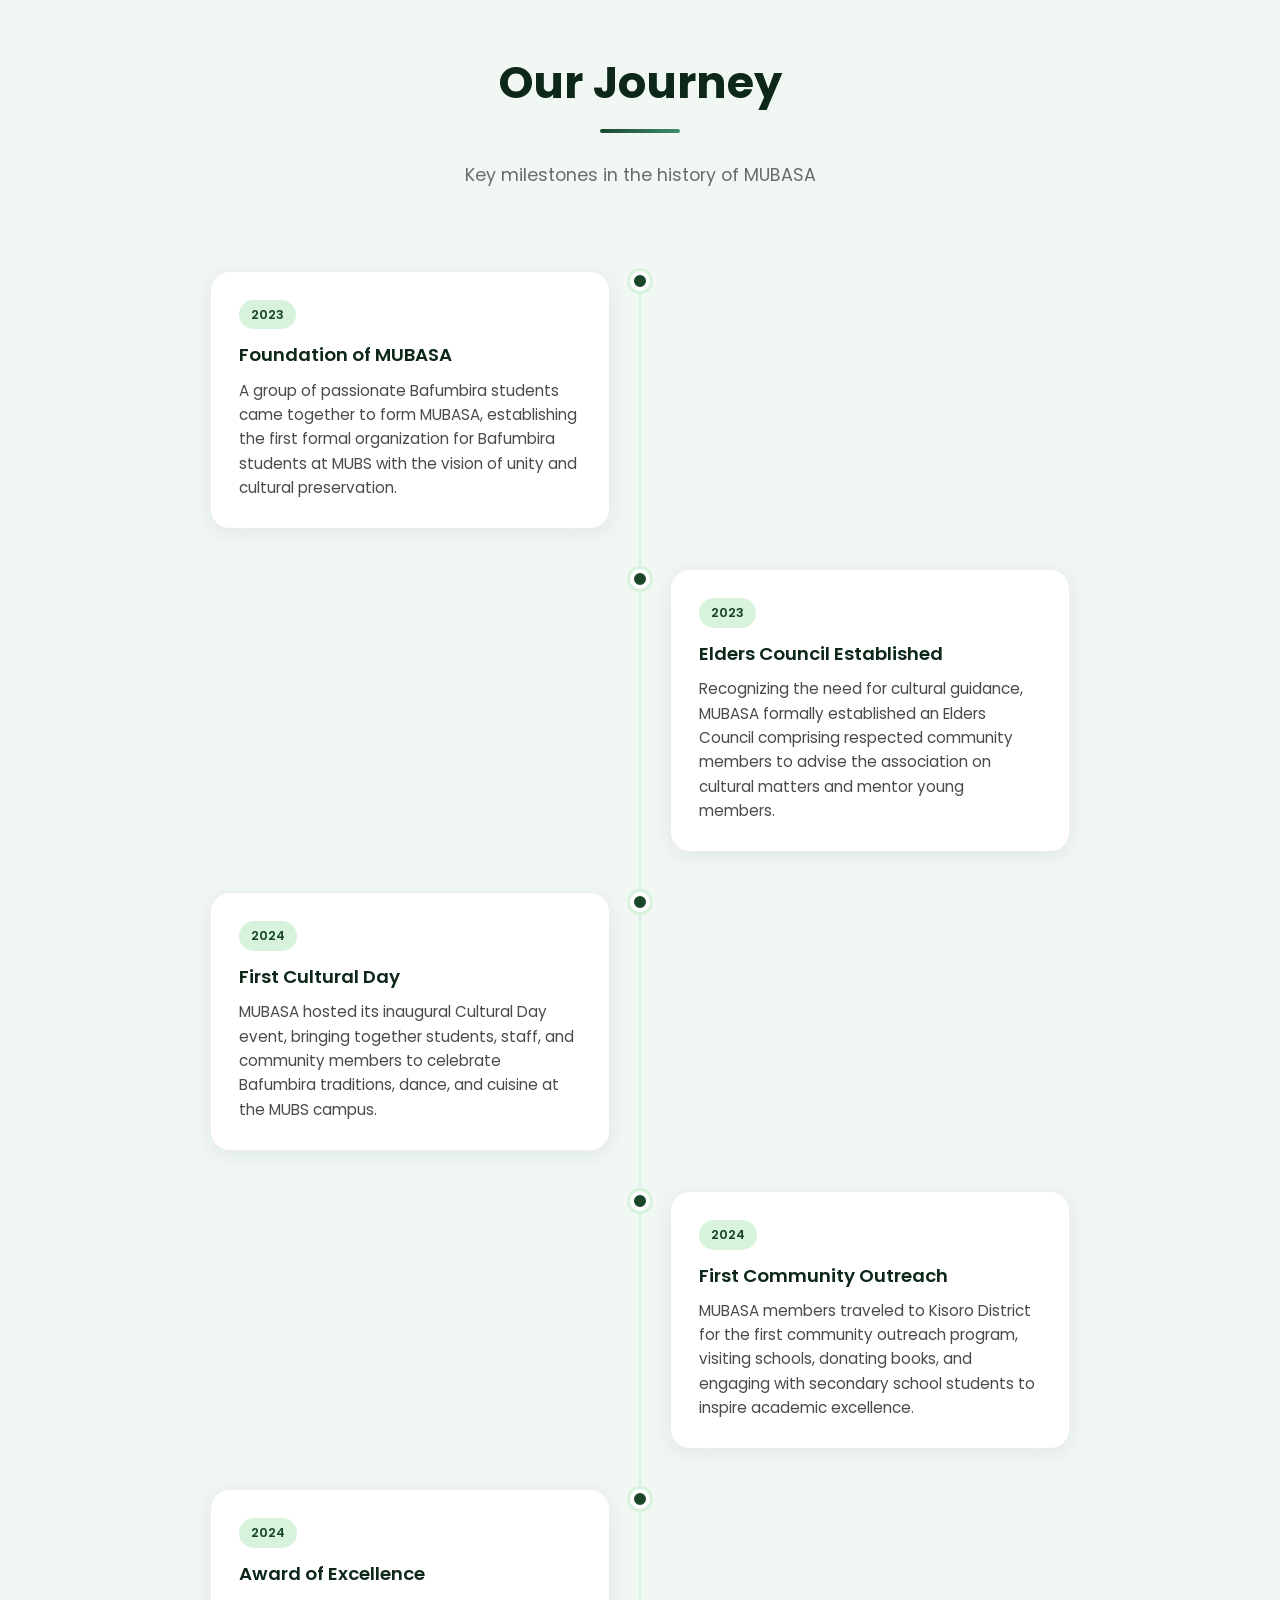
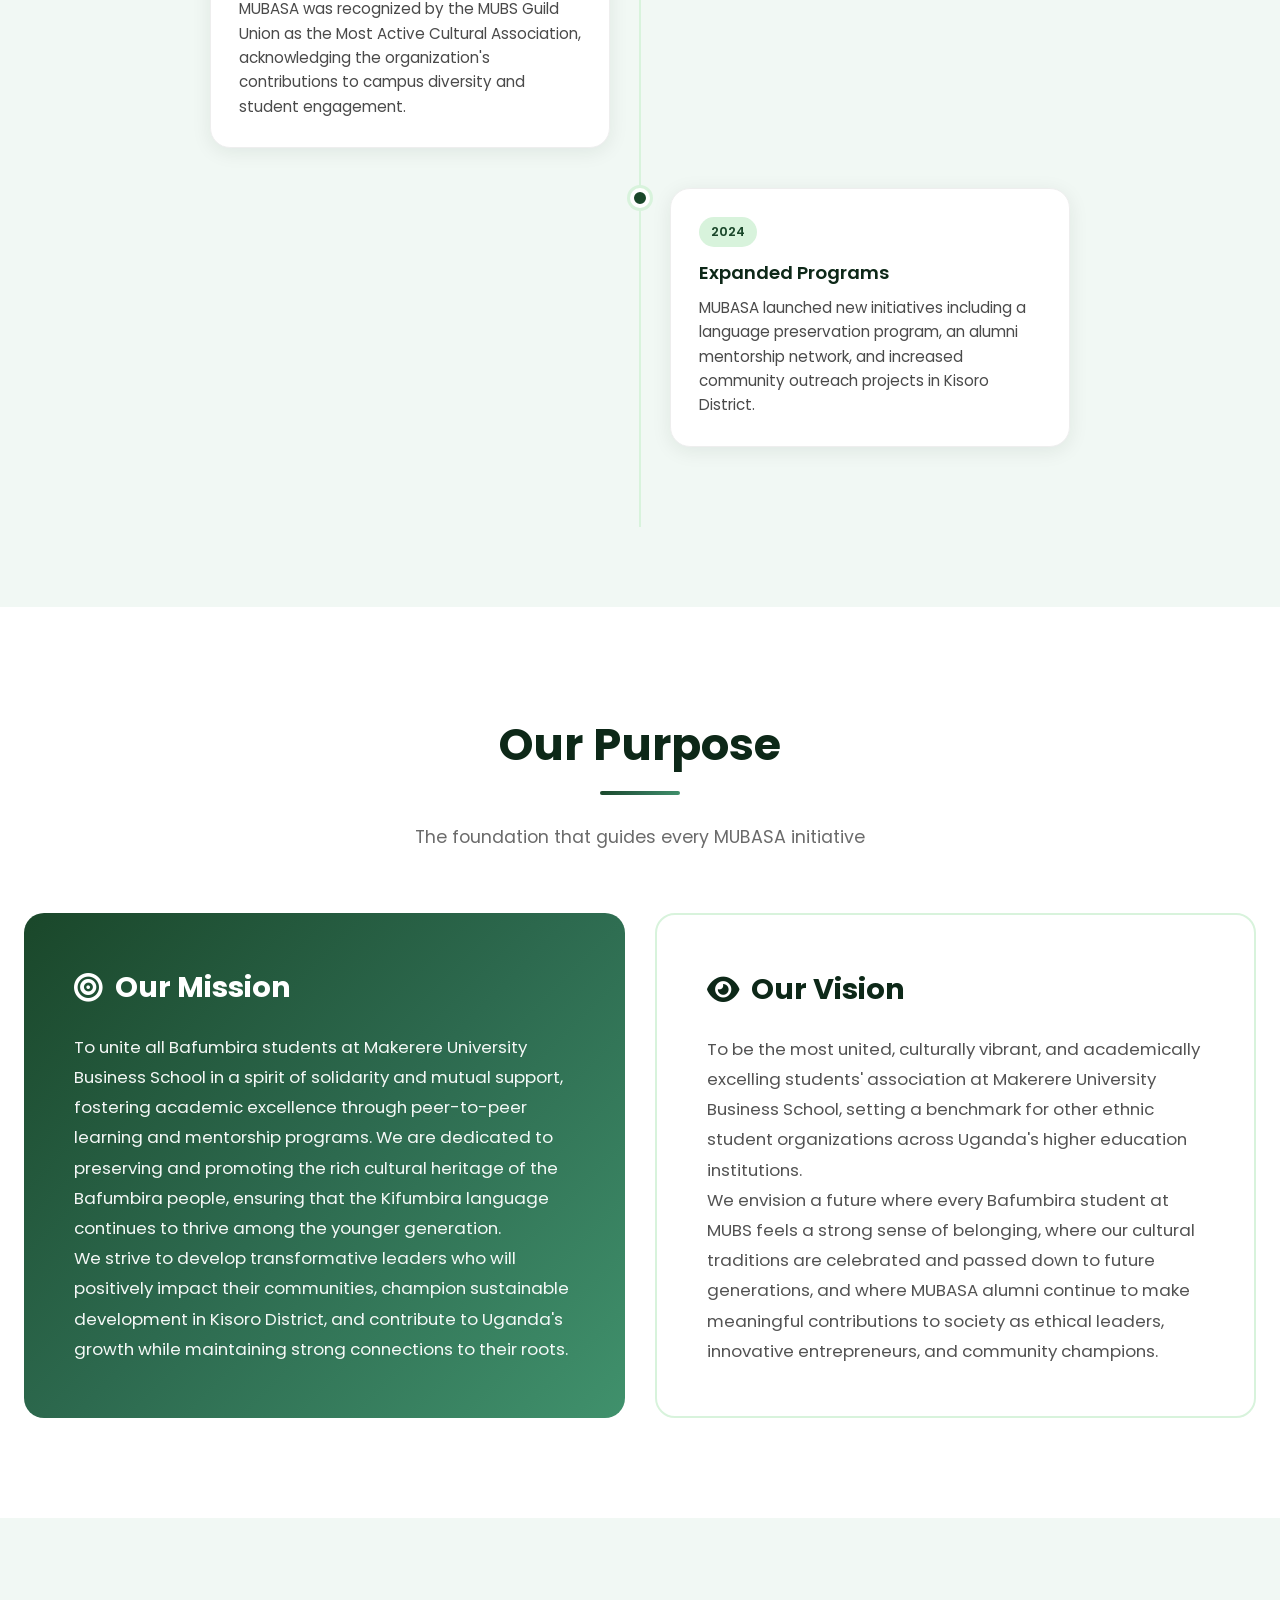
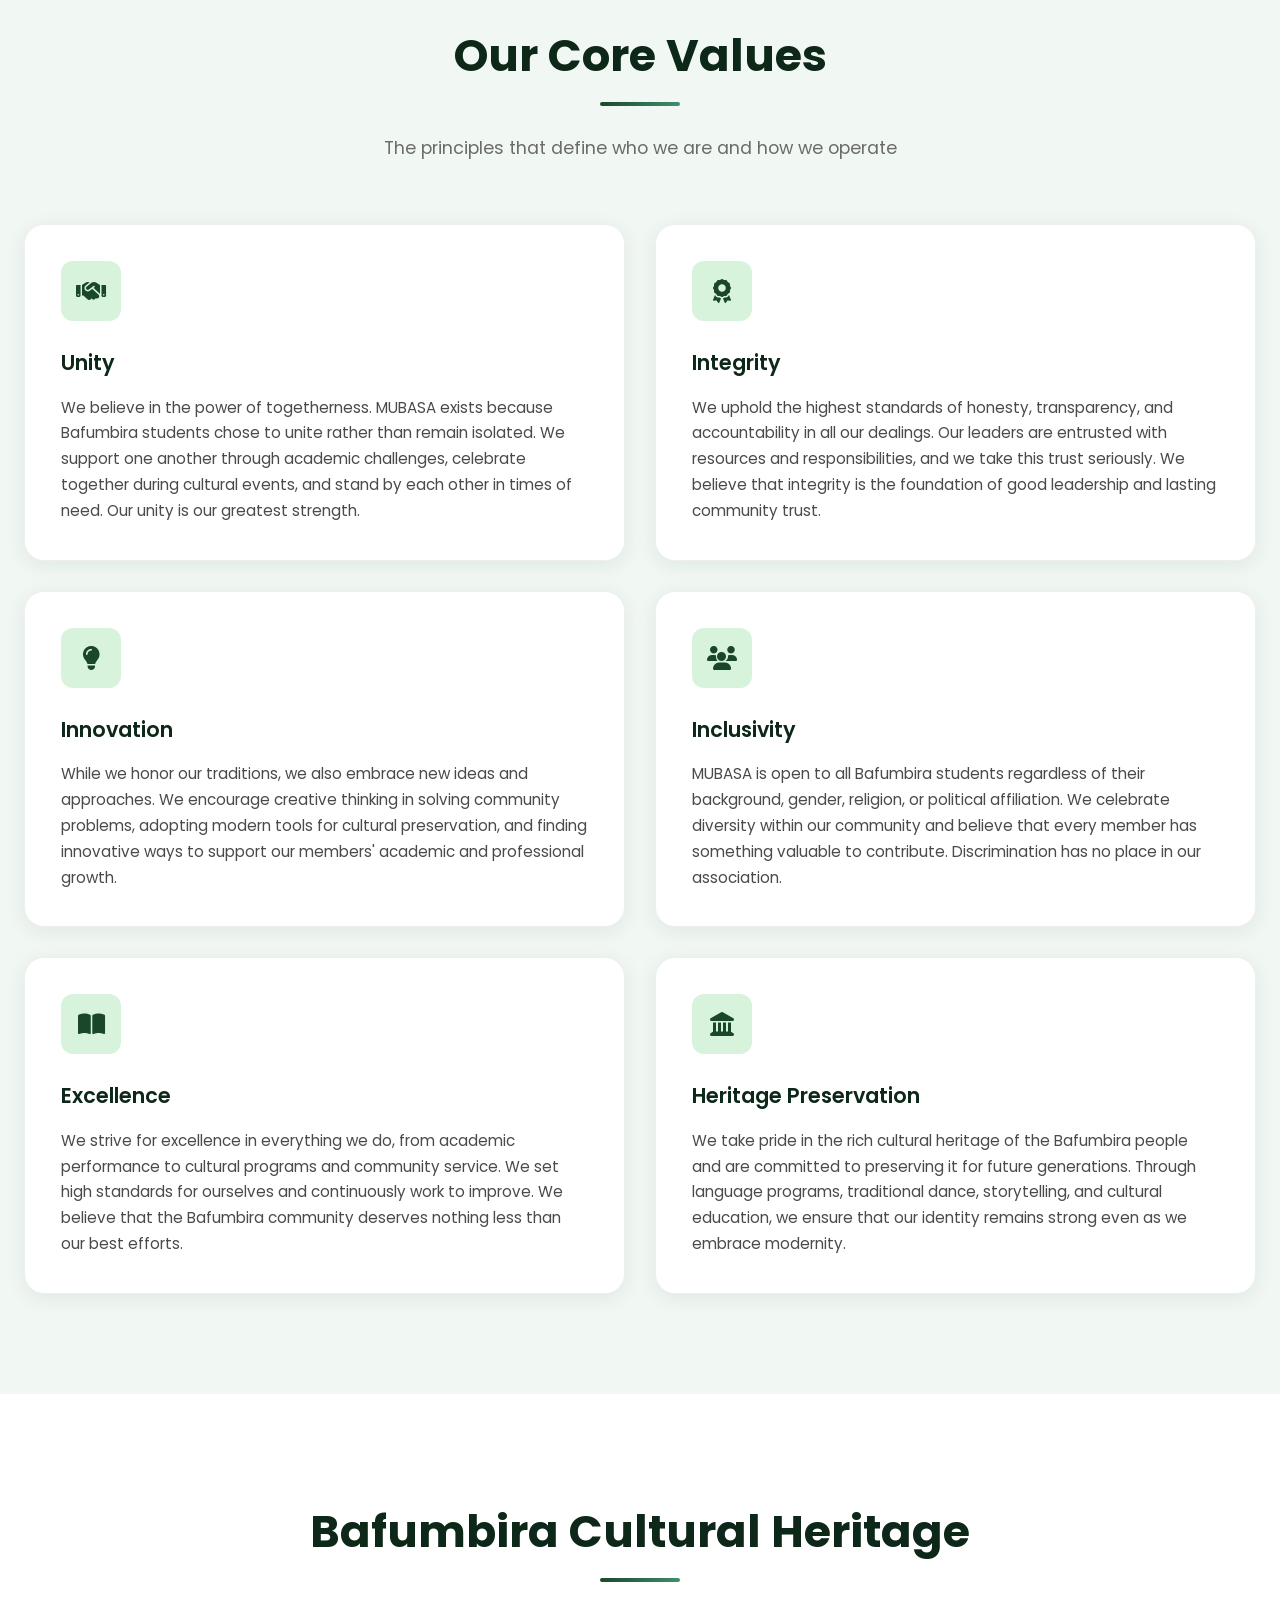
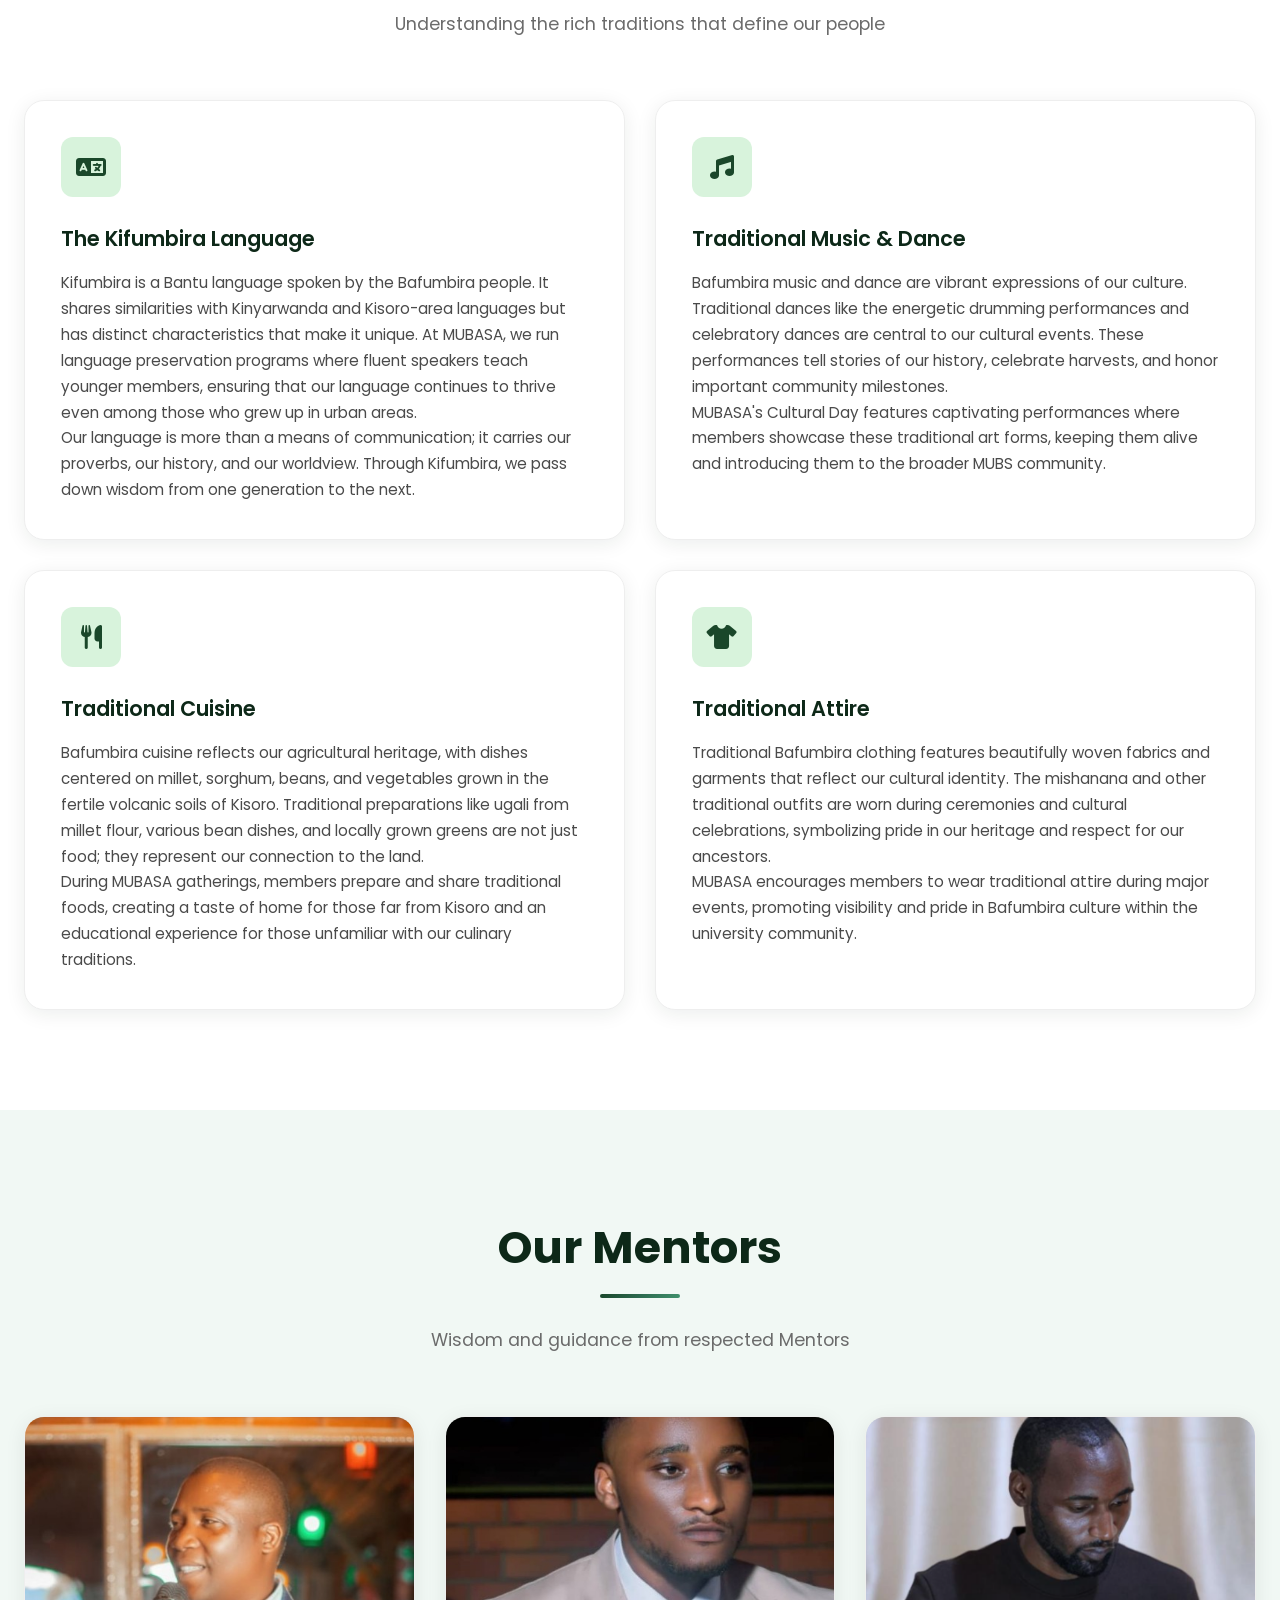
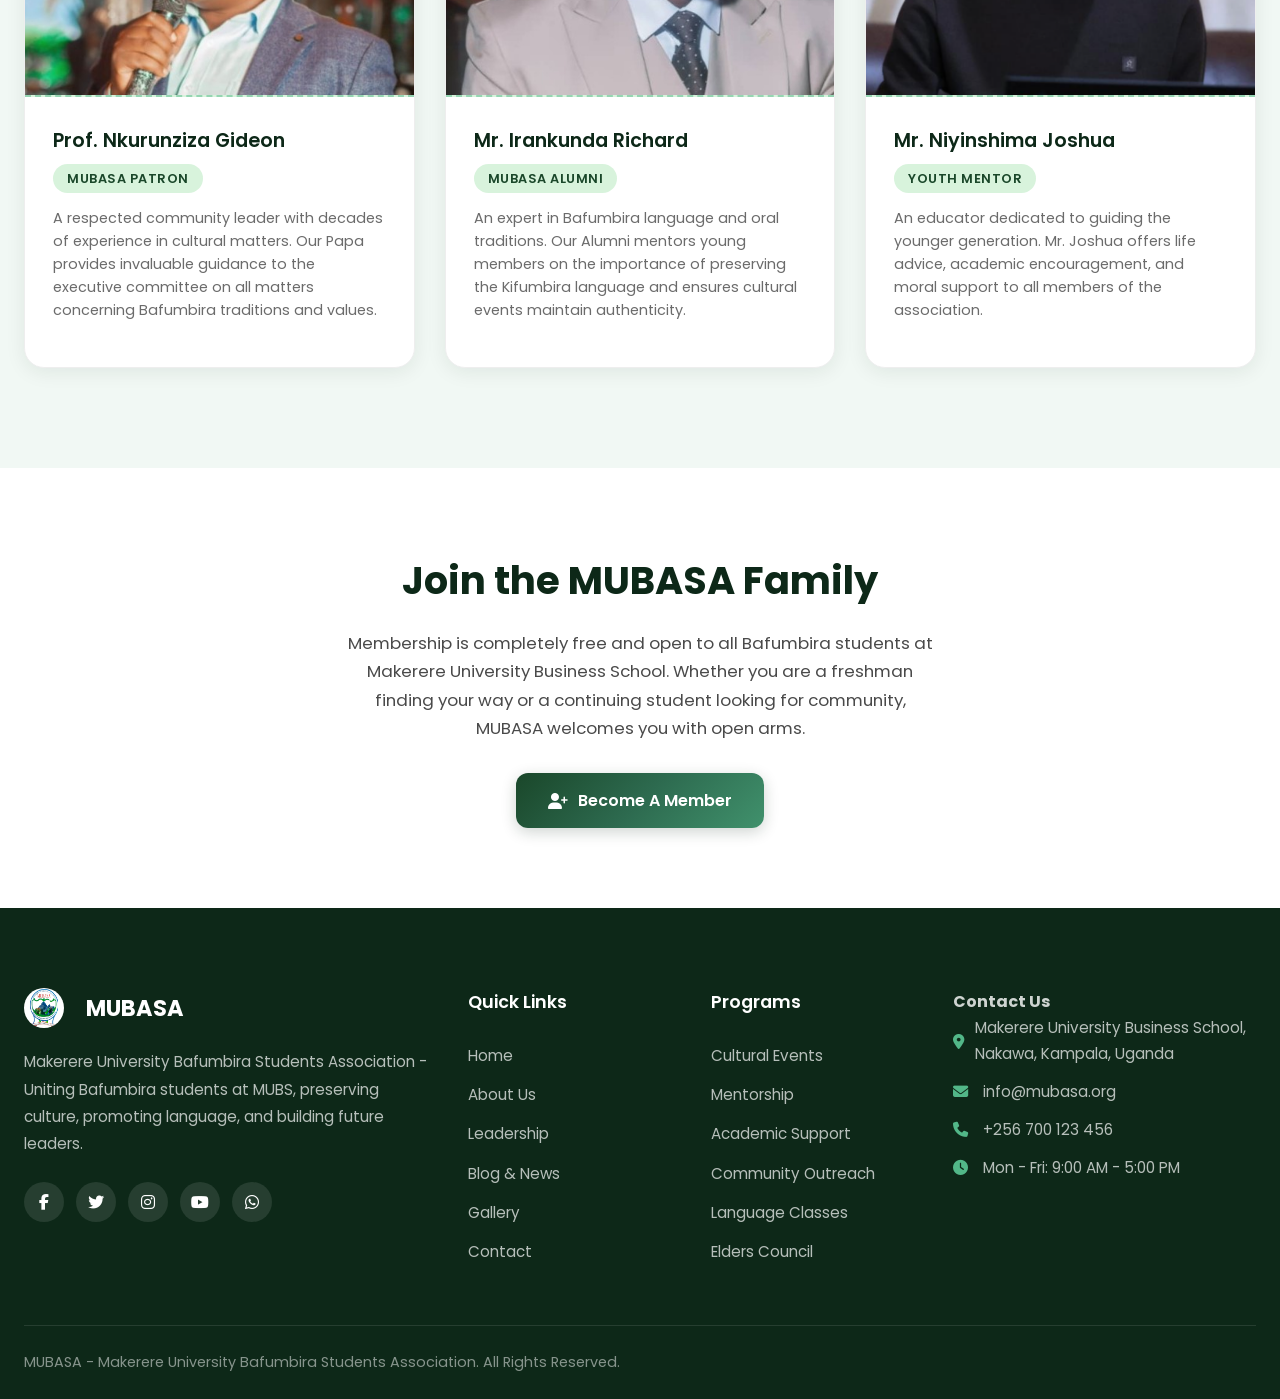
==== commit ce39c89b: "footer logo" ====
--- a/about.html
+++ b/about.html
@@ -442,7 +442,7 @@
             <div class="footer-grid">
                 <div class="footer-brand">
                     <a href="index.html" class="logo" aria-label="MUBASA Home">
-                        <div class="logo-icon">M</div>
+                        <img src="images/MUBS cambinet/mubasa logo.jpeg" alt="MUBASA Logo" class="footer-logo">
                         <span>MUBASA</span>
                     </a>
                     <p>
@@ -489,7 +489,6 @@
             </div>
             <div class="footer-bottom">
                 <p> MUBASA - Makerere University Bafumbira Students Association. All Rights Reserved.</p>
-                <p>Designed with <i class="fas fa-heart" aria-hidden="true"></i> for the Bafumbira Community</p>
             </div>
         </div>
     </footer>
--- a/css/styles.css
+++ b/css/styles.css
@@ -730,6 +730,7 @@
 .footer { background: var(--primary-dark); color: rgba(255,255,255,0.8); padding: 80px 0 0; }
 .footer-grid { display: grid; grid-template-columns: 2fr 1fr 1fr 1.5fr; gap: 40px; margin-bottom: 60px; }
 .footer-brand .logo { color: var(--white); margin-bottom: 20px; }
+.footer-brand .footer-logo { width: 40px; height: 40px; margin-right: 10px; vertical-align: middle; border-radius: 50%; object-fit: cover; }
 .footer-brand p { font-size: 0.95rem; line-height: 1.8; margin-bottom: 24px; color: rgba(255,255,255,0.7); }
 .footer-brand .footer-social { display: flex; gap: 12px; }
 .footer-brand .footer-social a { width: 40px; height: 40px; border-radius: var(--radius-full); background: rgba(255,255,255,0.1); display: flex; align-items: center; justify-content: center; color: var(--white); font-size: 1rem; transition: var(--transition-fast); }
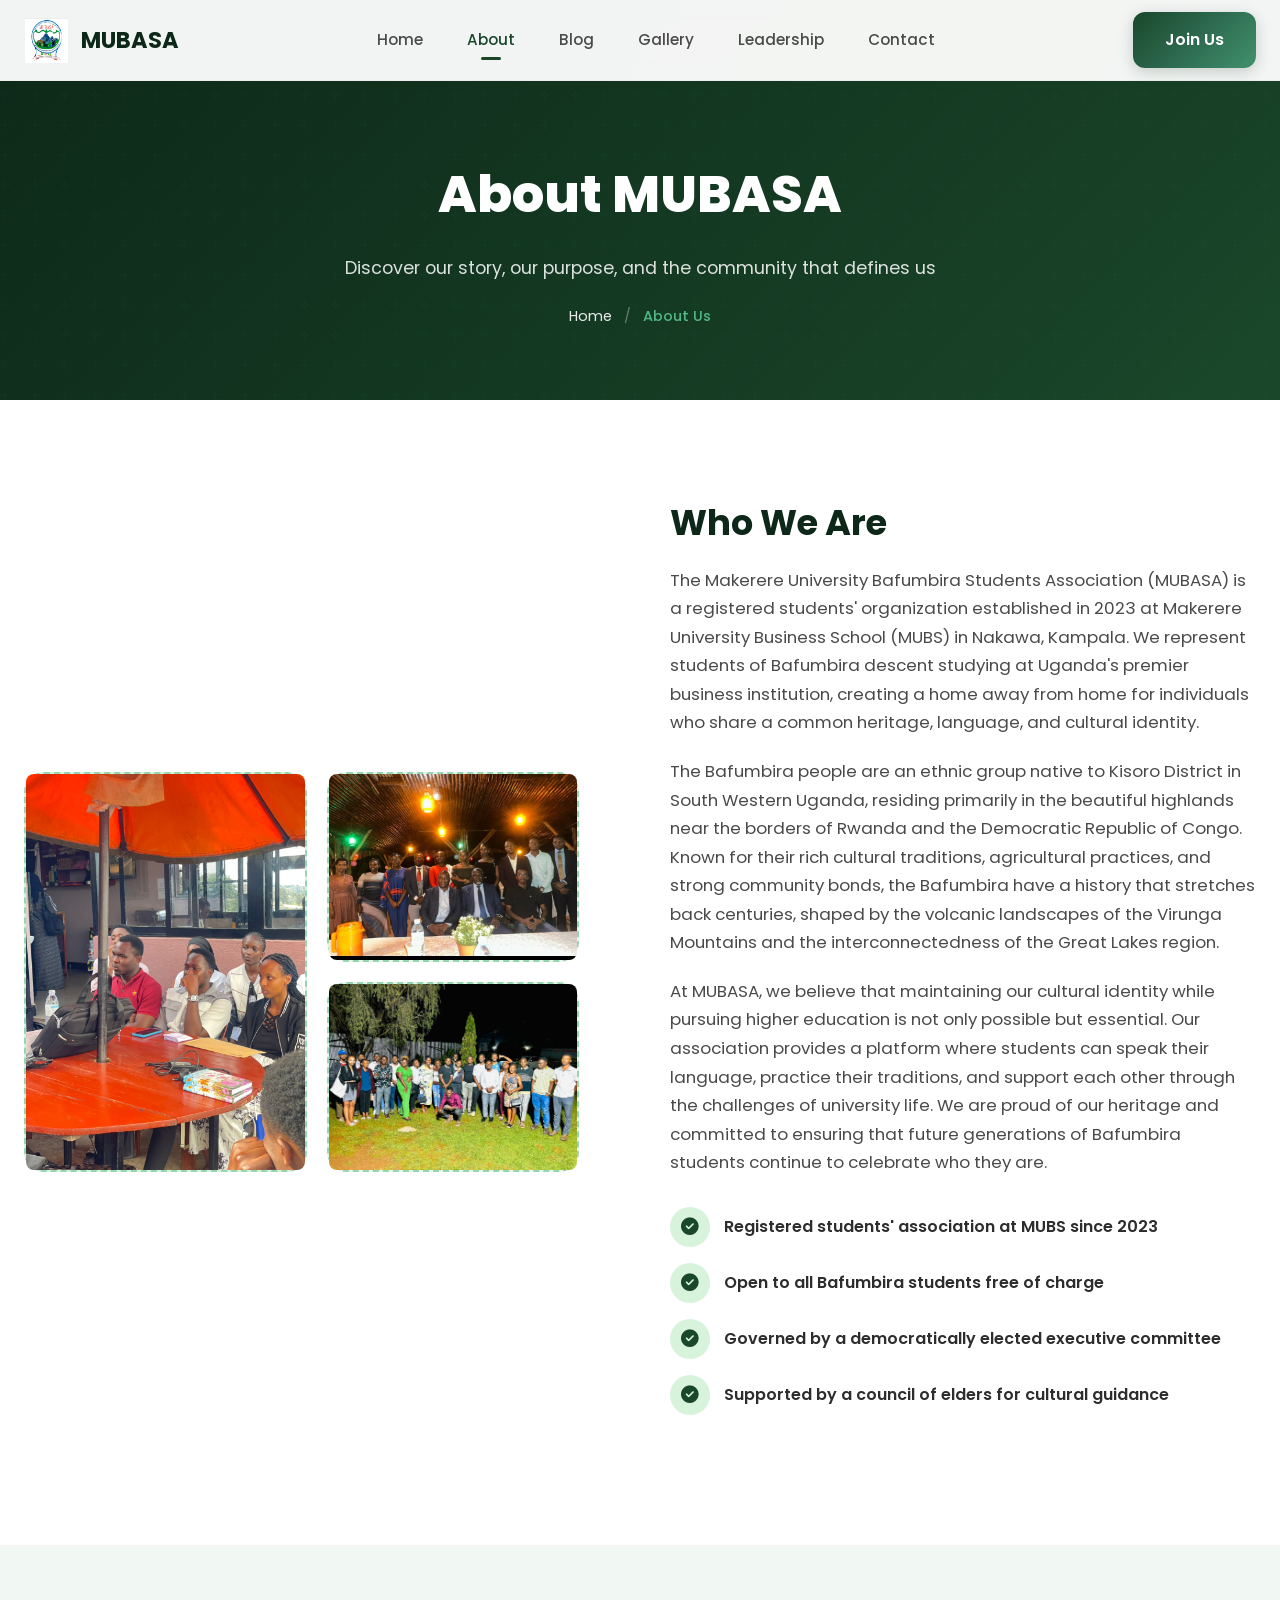
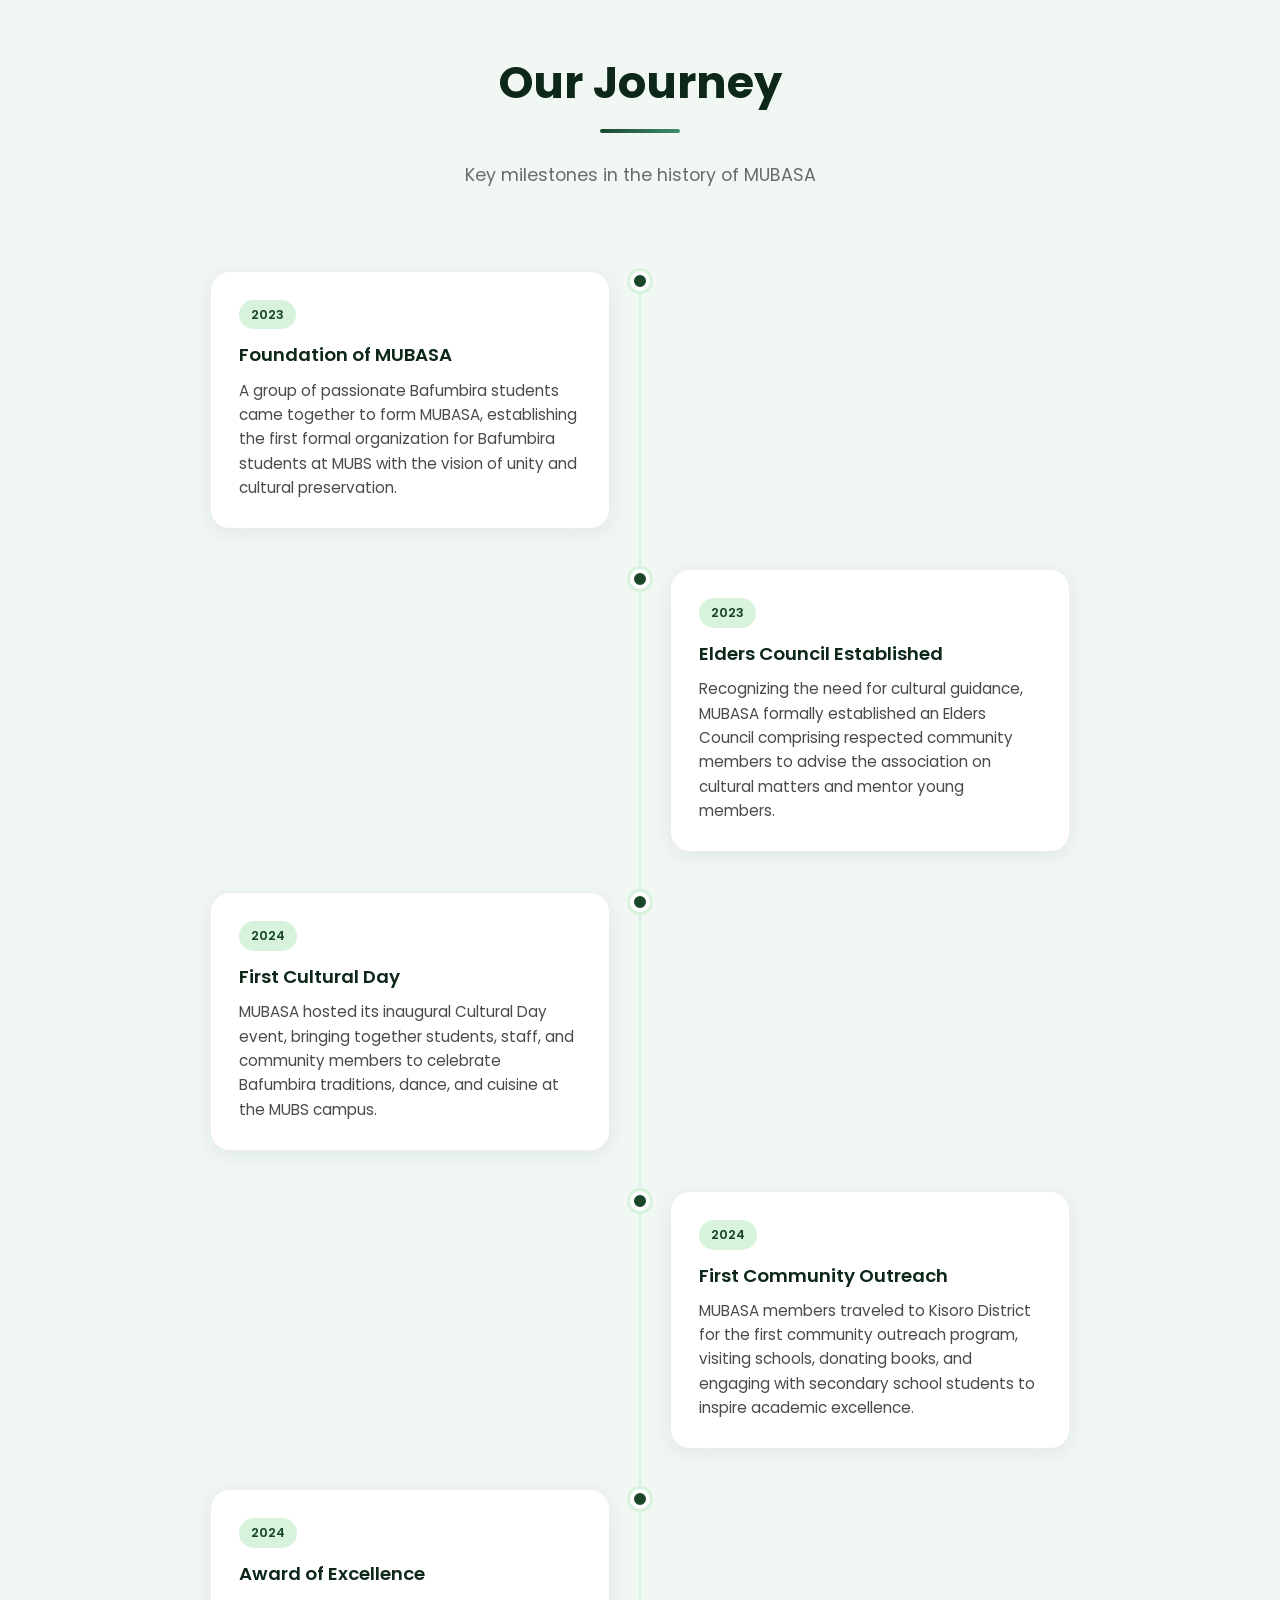
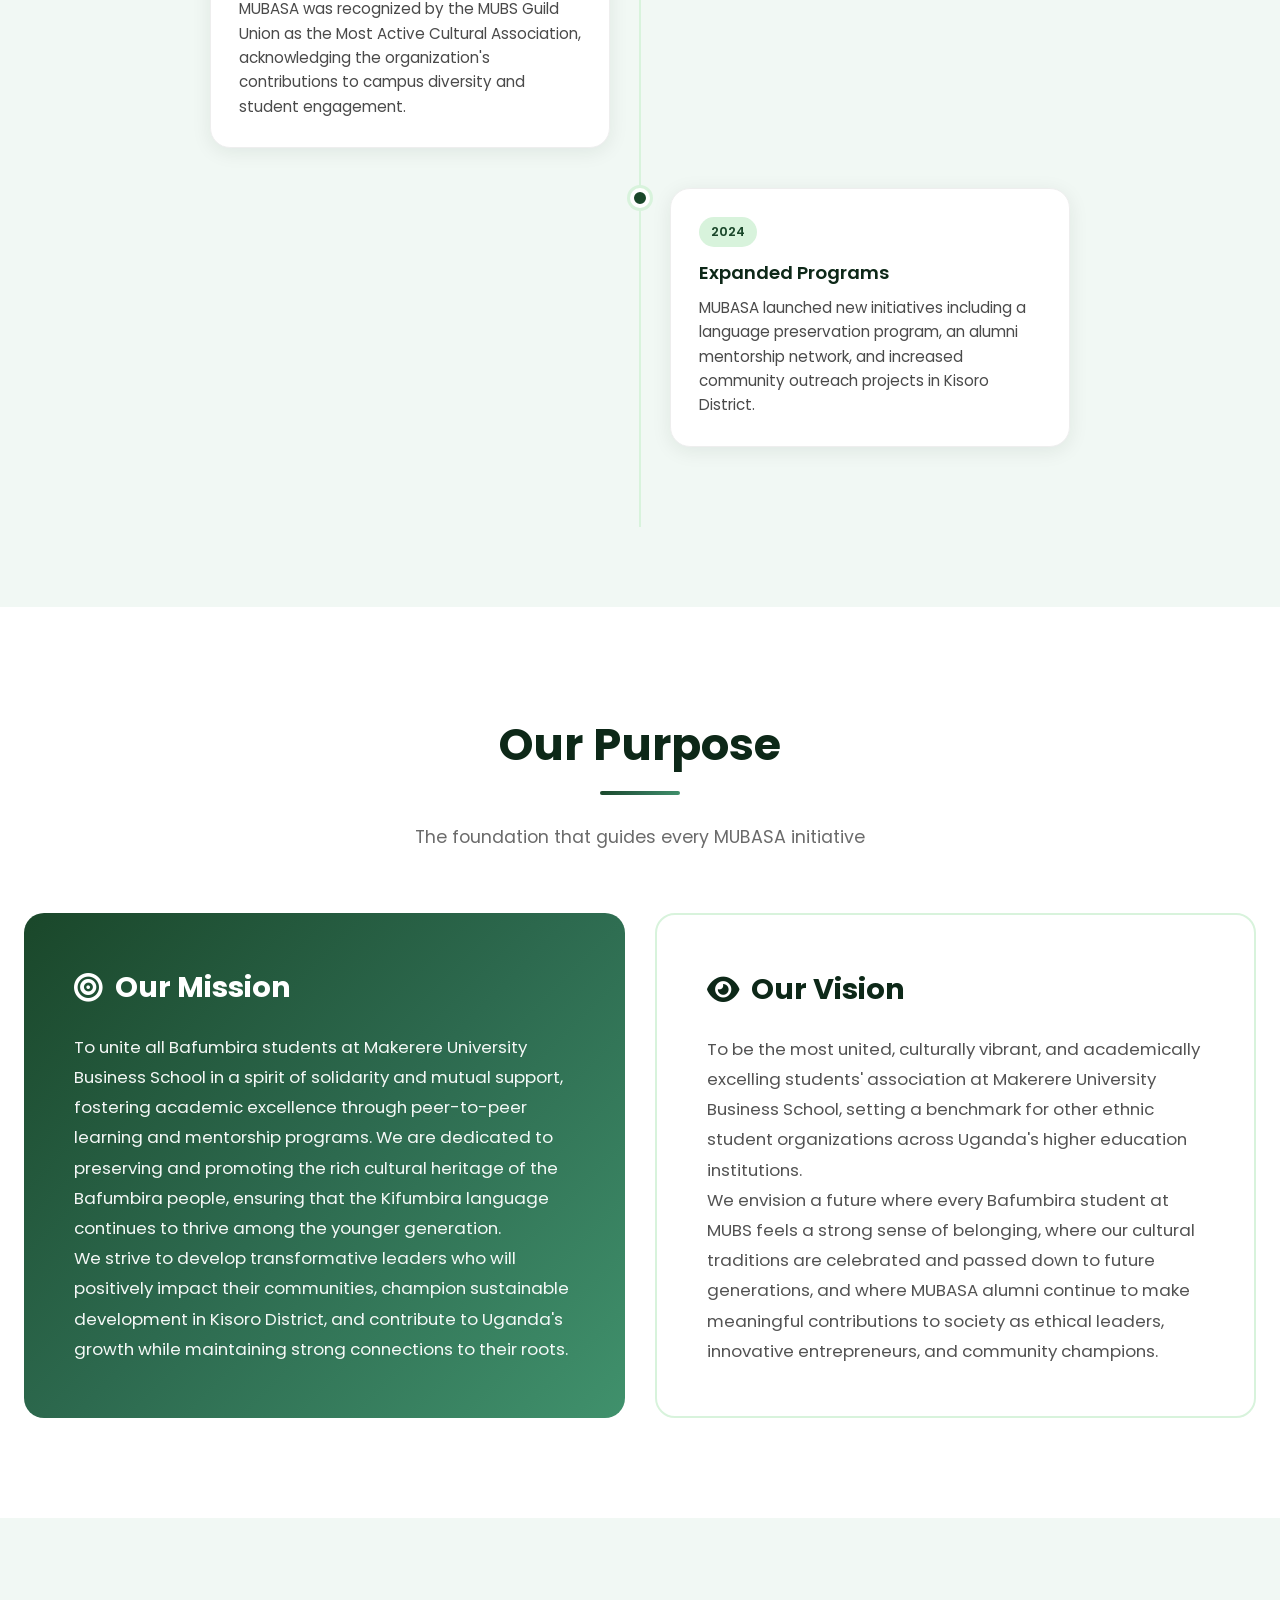
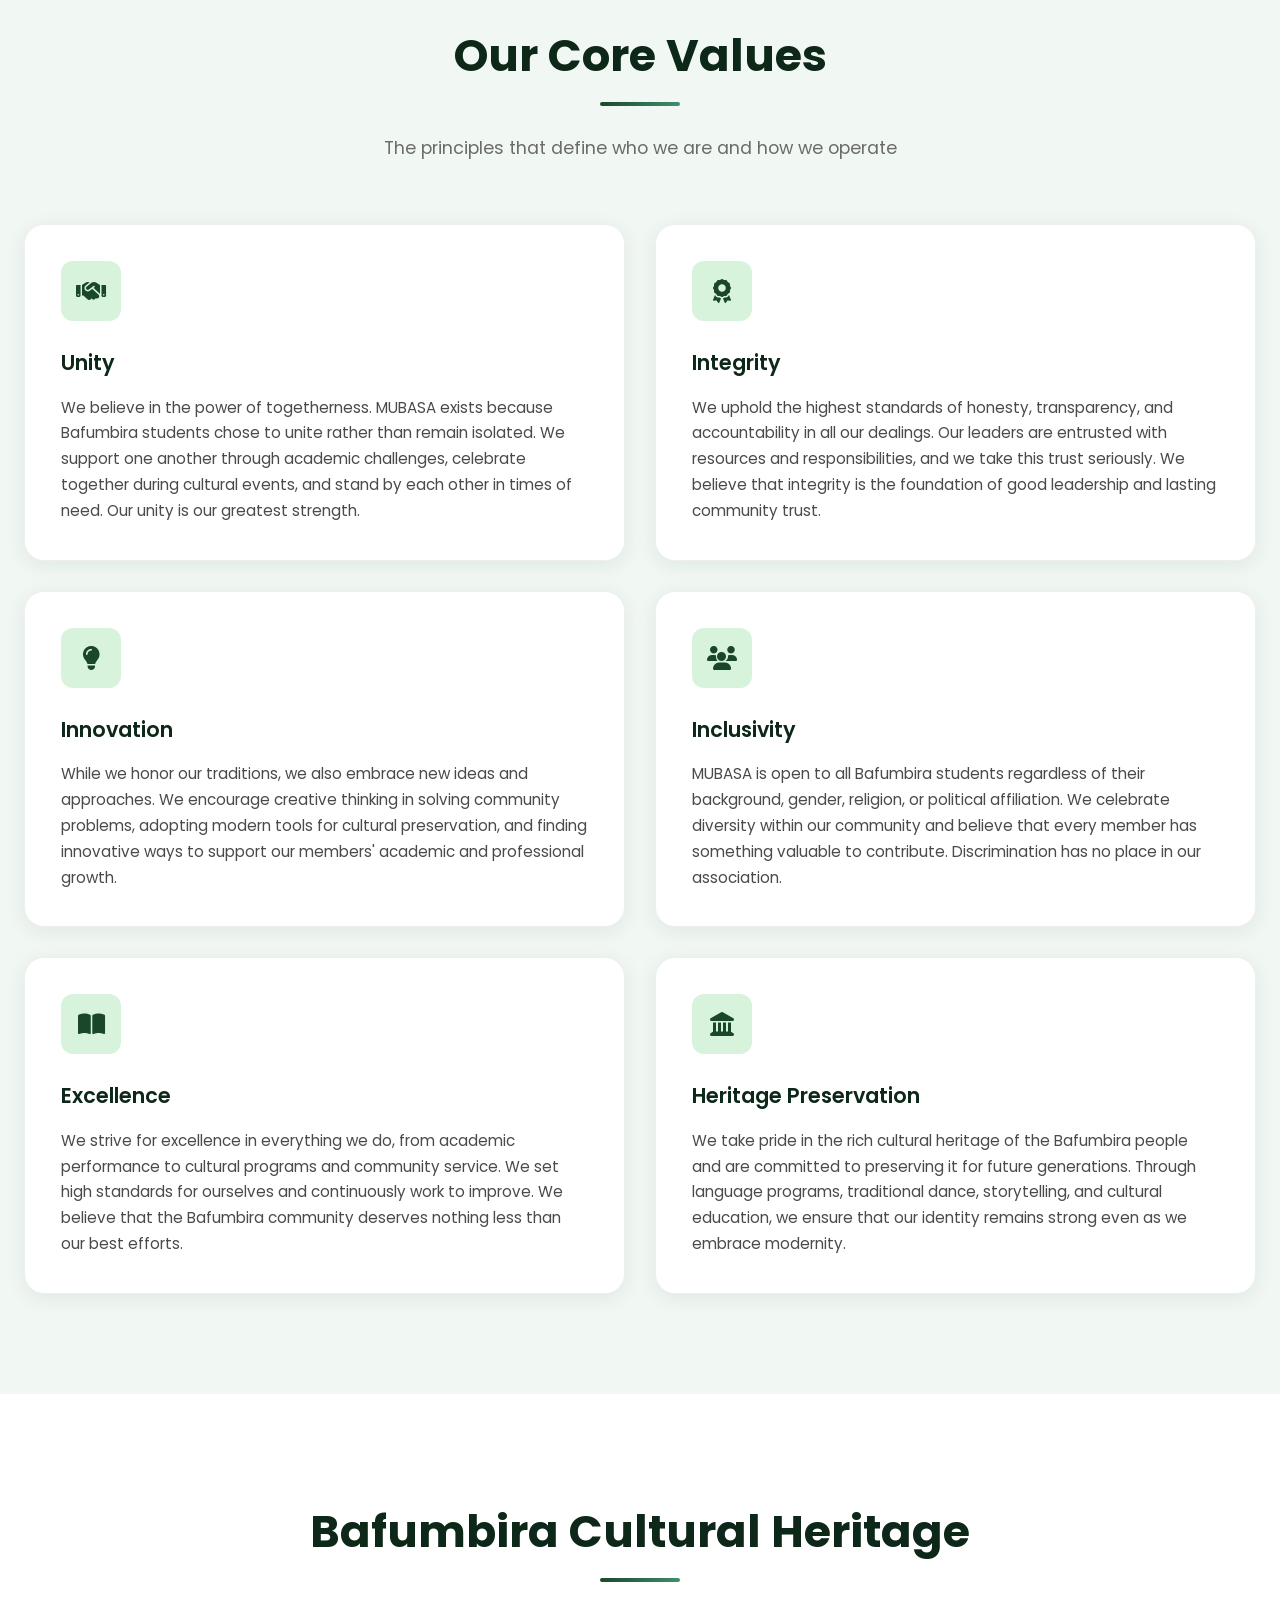
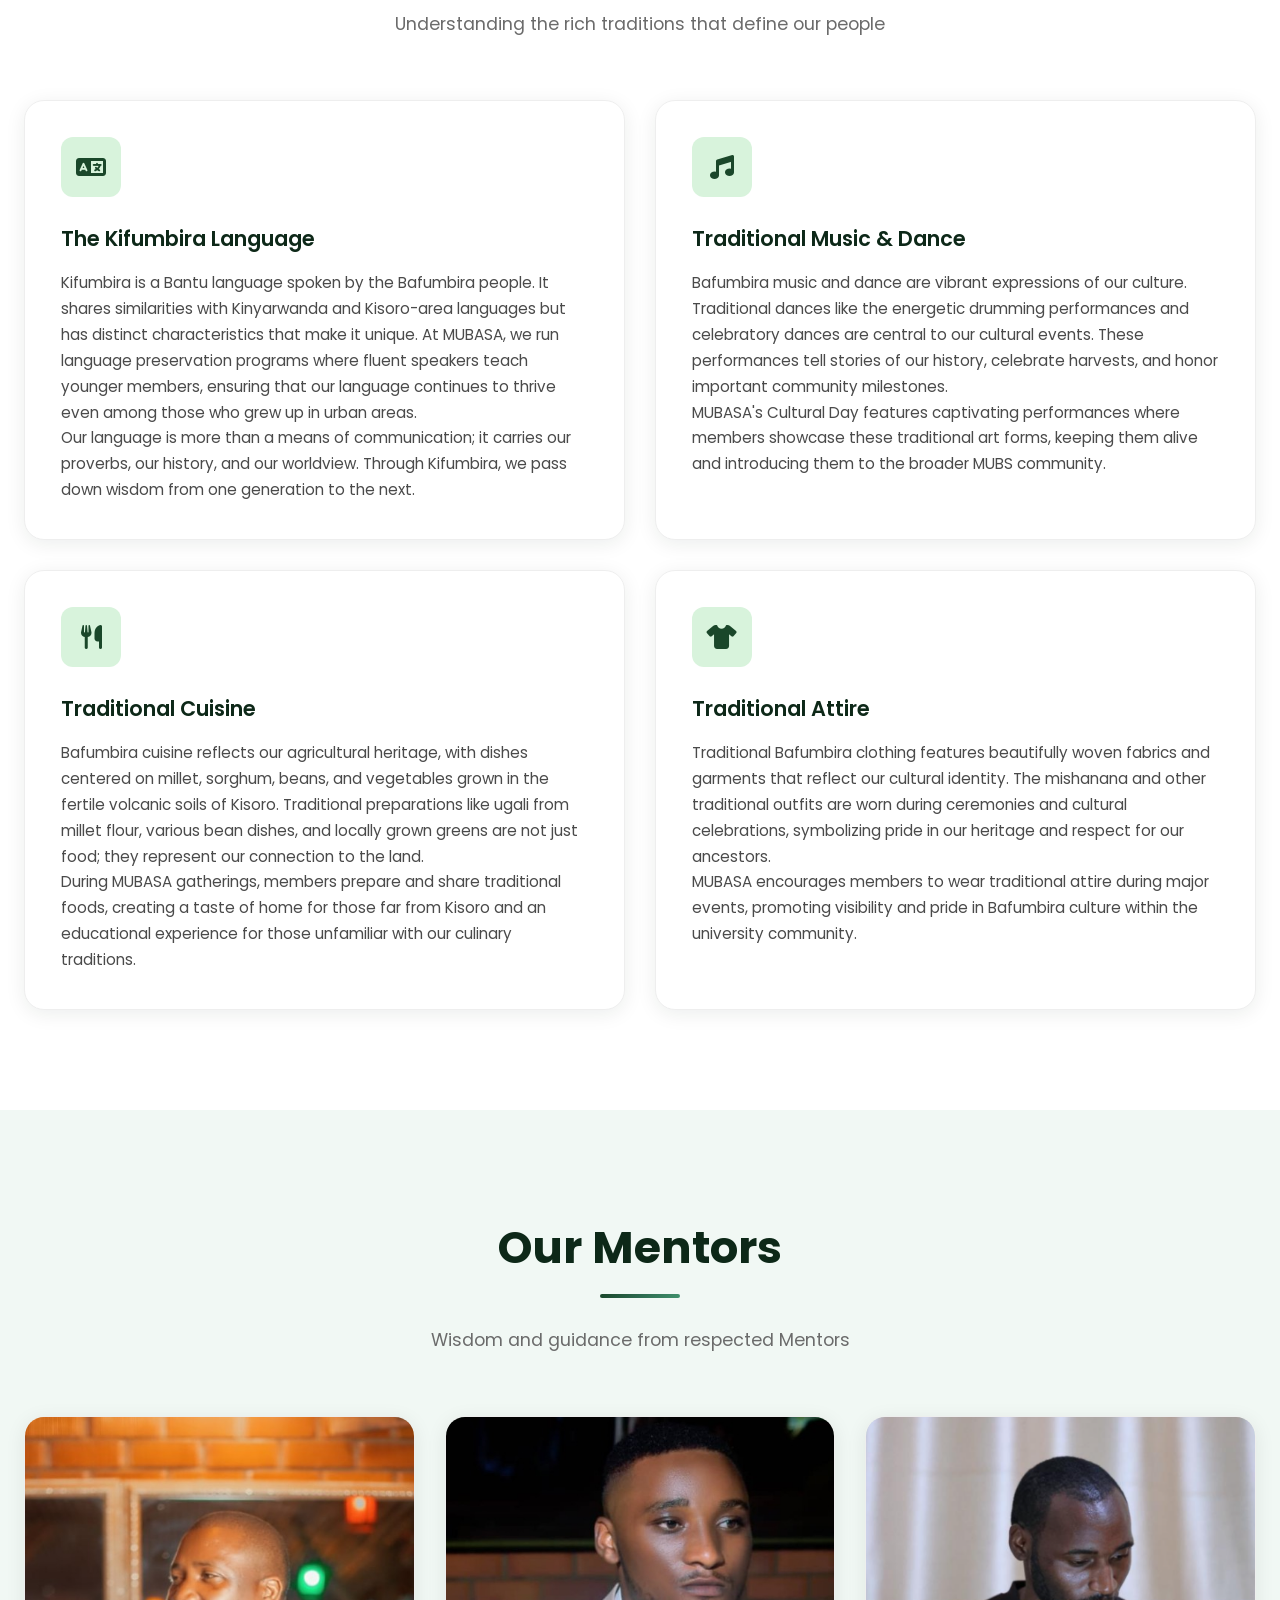
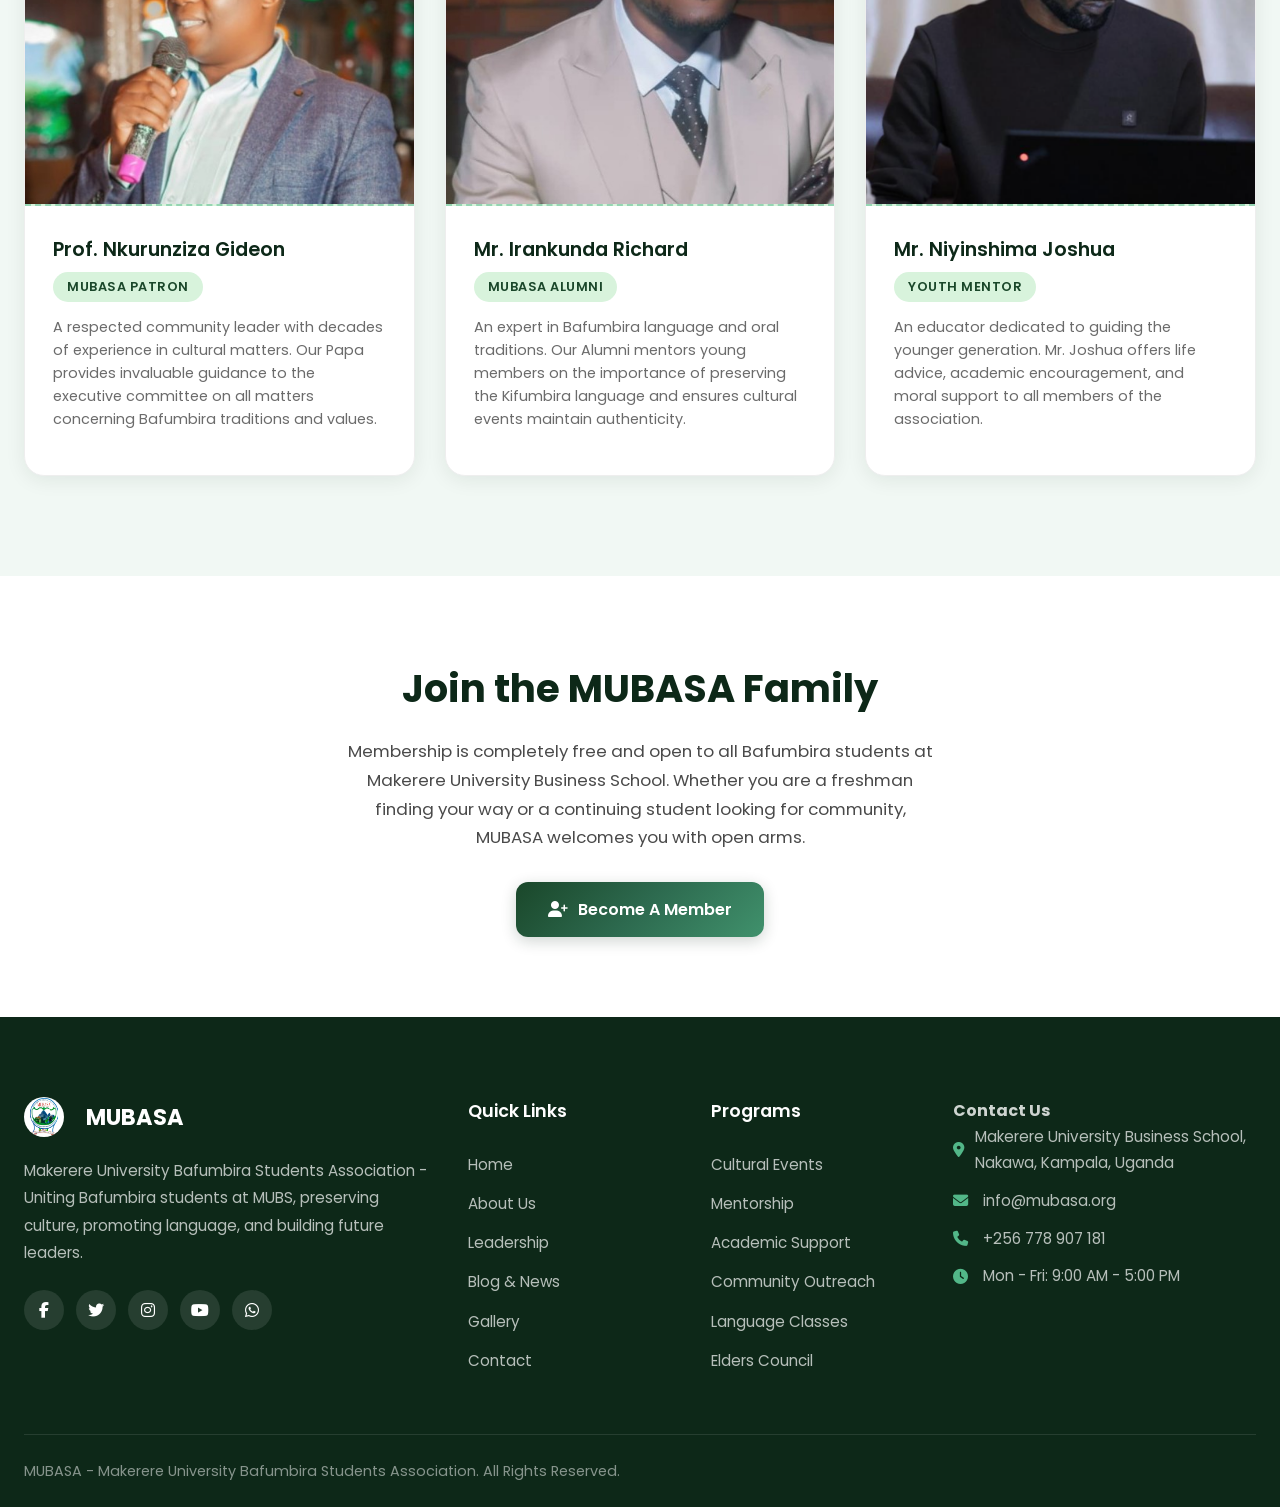
==== commit f8dca515: "final styling" ====
--- a/about.html
+++ b/about.html
@@ -483,7 +483,7 @@
                     <h4>Contact Us</h4>
                     <p><i class="fas fa-map-marker-alt" aria-hidden="true"></i> Makerere University Business School, Nakawa, Kampala, Uganda</p>
                     <p><i class="fas fa-envelope" aria-hidden="true"></i> info@mubasa.org</p>
-                    <p><i class="fas fa-phone" aria-hidden="true"></i> +256 700 123 456</p>
+                    <p><i class="fas fa-phone" aria-hidden="true"></i> +256 778 907 181</p>
                     <p><i class="fas fa-clock" aria-hidden="true"></i> Mon - Fri: 9:00 AM - 5:00 PM</p>
                 </div>
             </div>
@@ -500,36 +500,7 @@
 
 <!-- ==================== JAVASCRIPT ==================== -->
     <script src="js/animations.js"></script>
-    <script>
-        const mobileToggle = document.getElementById('mobileToggle');
-        const navLinks = document.getElementById('navLinks');
-        mobileToggle.addEventListener('click', () => {
-            navLinks.classList.toggle('active');
-            const expanded = mobileToggle.getAttribute('aria-expanded') === 'true';
-            mobileToggle.setAttribute('aria-expanded', !expanded);
-        });
-
-        const navbar = document.getElementById('navbar');
-        window.addEventListener('scroll', () => {
-            if (window.scrollY > 50) navbar.classList.add('scrolled');
-            else navbar.classList.remove('scrolled');
-        });
-
-        const scrollTopBtn = document.getElementById('scrollTop');
-        window.addEventListener('scroll', () => {
-            if (window.scrollY > 500) scrollTopBtn.classList.add('visible');
-            else scrollTopBtn.classList.remove('visible');
-        });
-        scrollTopBtn.addEventListener('click', () => {
-            window.scrollTo({ top: 0, behavior: 'smooth' });
-        });
-
-        const animateElements = document.querySelectorAll('.animate');
-        const observer = new IntersectionObserver((entries) => {
-            entries.forEach(entry => { if (entry.isIntersecting) entry.target.style.opacity = '1'; });
-        }, { threshold: 0.1 });
-        animateElements.forEach(el => observer.observe(el));
-    </script>
+
 </body>
 </html>
 
--- a/css/styles.css
+++ b/css/styles.css
@@ -510,406 +510,1768 @@
     font-size: 0.9rem; 
     color: rgba(255,255,255,0.7); 
 }
-.breadcrumb a { color: rgba(255,255,255,0.9); }
-.breadcrumb a:hover { color: var(--primary-bright); }
-.breadcrumb .separator { opacity: 0.5; }
-.breadcrumb .current { color: var(--primary-bright); font-weight: 500; }
+.breadcrumb a { 
+    color: rgba(255,255,255,0.9); 
+}
+.breadcrumb a:hover { 
+    color: var(--primary-bright); 
+}
+.breadcrumb .separator { 
+    opacity: 0.5; 
+}
+.breadcrumb .current { 
+    color: var(--primary-bright); 
+    font-weight: 500; 
+}
 
 /* ---------- CARDS ---------- */
-.card { background: var(--white); border-radius: var(--radius-lg); padding: 36px; box-shadow: 0 4px 20px var(--shadow); transition: var(--transition-normal); border: 1px solid var(--border-light); height: 100%; }
-.card:hover { transform: translateY(-8px); box-shadow: 0 12px 40px var(--shadow-medium); border-color: var(--primary-bg); }
-.card-icon { width: 60px; height: 60px; background: var(--primary-bg); border-radius: var(--radius-md); display: flex; align-items: center; justify-content: center; color: var(--primary); font-size: 1.5rem; margin-bottom: 24px; transition: var(--transition-normal); }
-.card:hover .card-icon { background: var(--primary); color: var(--white); transform: scale(1.1); }
-.card h3 { font-size: 1.3rem; font-weight: 600; color: var(--primary-dark); margin-bottom: 14px; }
-.card p { color: var(--text-light); font-size: 0.95rem; line-height: 1.7; }
+.card { 
+    background: var(--white); 
+    border-radius: var(--radius-lg); 
+    padding: 36px; 
+    box-shadow: 0 4px 20px var(--shadow); 
+    transition: var(--transition-normal); 
+    border: 1px solid var(--border-light); 
+    height: 100%; 
+}
+.card:hover { 
+    transform: translateY(-8px); 
+    box-shadow: 0 12px 40px var(--shadow-medium); 
+    border-color: var(--primary-bg); 
+}
+.card-icon { 
+    width: 60px; 
+    height: 60px; 
+    background: var(--primary-bg); 
+    border-radius: var(--radius-md); 
+    display: flex; 
+    align-items: center; 
+    justify-content: center; 
+    color: var(--primary); 
+    font-size: 1.5rem; 
+    margin-bottom: 24px; 
+    transition: var(--transition-normal); 
+}
+.card:hover .card-icon { 
+    background: var(--primary); 
+    color: var(--white); 
+    transform: scale(1.1); 
+}
+.card h3 { 
+    font-size: 1.3rem; 
+    font-weight: 600; 
+    color: var(--primary-dark); 
+    margin-bottom: 14px; 
+}
+.card p { 
+    color: var(--text-light); 
+    font-size: 0.95rem; line-height: 1.7; 
+}
 
 /* ---------- GRID LAYOUTS ---------- */
-.grid-2 { display: grid; grid-template-columns: repeat(2, 1fr); gap: 30px; }
-.grid-3 { display: grid; grid-template-columns: repeat(3, 1fr); gap: 30px; }
-.grid-4 { display: grid; grid-template-columns: repeat(4, 1fr); gap: 24px; }
+.grid-2 { 
+    display: grid; 
+    grid-template-columns: repeat(2, 1fr); 
+    gap: 30px; 
+}
+.grid-3 { 
+    display: grid; 
+    grid-template-columns: repeat(3, 1fr); 
+    gap: 30px; 
+}
+.grid-4 { 
+    display: grid; 
+    grid-template-columns: repeat(4, 1fr); 
+    gap: 24px; 
+}
 
 /* ---------- ABOUT SECTION ---------- */
-.about-content { display: grid; grid-template-columns: 1fr 1fr; gap: 60px; align-items: center; }
-.about-images { display: grid; grid-template-columns: 1fr 1fr; gap: 20px; position: relative; }
-.about-image-main { grid-row: span 2; height: 100%; min-height: 400px; border-radius: var(--radius-lg); background: var(--primary-bg); border: 2px dashed var(--primary-lighter); display: flex; align-items: center; justify-content: center; position: relative; }
-.about-image-main::after { content: ''; color: var(--primary-light); font-size: 0.9rem; }
-.about-image-small { height: 190px; width: fit-content; border-radius: var(--radius-lg); background: var(--primary-bg-light); border: 2px dashed var(--primary-lighter); display: flex; align-items: center; justify-content: center; }
-.about-image-main img {border-radius: 8px;}
-.about-image-small img {border-radius: 8px;}
-.about-image-small::after { content: ''; color: var(--primary-light); font-size: 0.85rem; }
-.about-text h3 { font-size: 2.2rem; font-weight: 700; color: var(--primary-dark); margin-bottom: 20px; line-height: 1.3; }
-.about-text p { color: var(--text-light); margin-bottom: 20px; font-size: 1.05rem; }
-.about-features { display: flex; flex-direction: column; gap: 16px; margin: 30px 0; }
-.about-feature { display: flex; align-items: center; gap: 14px; }
-.about-feature-icon { width: 40px; height: 40px; background: var(--primary-bg); border-radius: var(--radius-full); display: flex; align-items: center; justify-content: center; color: var(--primary); font-size: 1.1rem; flex-shrink: 0; }
-.about-feature span { font-weight: 600; color: var(--text-medium); }
+.about-content { 
+    display: grid; 
+    grid-template-columns: 1fr 1fr; 
+    gap: 60px; 
+    align-items: center; 
+}
+.about-images { 
+    display: grid; 
+    grid-template-columns: 1fr 1fr; 
+    gap: 20px; 
+    position: relative; 
+}
+.about-image-main { 
+    grid-row: span 2; 
+    height: 100%; 
+    min-height: 400px; 
+    border-radius: var(--radius-lg); 
+    background: var(--primary-bg); 
+    border: 2px dashed var(--primary-lighter); 
+    display: flex; 
+    align-items: center; 
+    justify-content: center; 
+    position: relative; 
+}
+.about-image-main::after { 
+    content: ''; 
+    color: var(--primary-light); 
+    font-size: 0.9rem; 
+}
+.about-image-small { 
+    height: 190px; 
+    width: fit-content; 
+    border-radius: var(--radius-lg); 
+    background: var(--primary-bg-light); 
+    border: 2px dashed var(--primary-lighter); 
+    display: flex; 
+    align-items: center; 
+    justify-content: center; 
+}
+.about-image-main img {
+    border-radius: 8px;
+}
+.about-image-small img {
+    border-radius: 8px;
+}
+.about-image-small::after { 
+    content: ''; 
+    color: var(--primary-light); 
+    font-size: 0.85rem; 
+}
+.about-text h3 { 
+    font-size: 2.2rem; 
+    font-weight: 700; 
+    color: var(--primary-dark); 
+    margin-bottom: 20px; 
+    line-height: 1.3; 
+}
+.about-text p { 
+    color: var(--text-light); 
+    margin-bottom: 20px; 
+    font-size: 1.05rem; 
+}
+.about-features { 
+    display: flex; 
+    flex-direction: column; 
+    gap: 16px; 
+    margin: 30px 0; 
+}
+.about-feature { 
+    display: flex; 
+    align-items: center; 
+    gap: 14px; 
+}
+.about-feature-icon { 
+    width: 40px; 
+    height: 40px; 
+    background: var(--primary-bg); 
+    border-radius: var(--radius-full); 
+    display: flex; 
+    align-items: center; 
+    justify-content: center; 
+    color: var(--primary); 
+    font-size: 1.1rem; 
+    flex-shrink: 0; 
+}
+.about-feature span { 
+    font-weight: 600; 
+    color: var(--text-medium); 
+}
 
 /* ---------- MISSION & VISION ---------- */
-.mission-vision-grid { display: grid; grid-template-columns: repeat(2, 1fr); gap: 30px; }
-.mission-card, .vision-card { padding: 50px; border-radius: var(--radius-lg); position: relative; overflow: hidden; }
-.mission-card { background: var(--gradient-primary); color: var(--white); }
-.vision-card { background: var(--white); border: 2px solid var(--primary-bg); }
-.mission-card h3, .vision-card h3 { font-size: 1.8rem; font-weight: 700; margin-bottom: 20px; display: flex; align-items: center; gap: 12px; }
-.mission-card p, .vision-card p { font-size: 1.05rem; line-height: 1.8; opacity: 0.95; }
-.vision-card h3 { color: var(--primary-dark); }
-.vision-card p { color: var(--text-light); }
+.mission-vision-grid { 
+    display: grid; 
+    grid-template-columns: repeat(2, 1fr); 
+    gap: 30px; 
+}
+.mission-card, .vision-card { 
+    padding: 50px; 
+    border-radius: var(--radius-lg); 
+    position: relative; 
+    overflow: hidden; 
+}
+.mission-card { 
+    background: var(--gradient-primary); 
+    color: var(--white); 
+}
+.vision-card { 
+    background: var(--white); 
+    border: 2px solid var(--primary-bg); 
+}
+.mission-card h3, .vision-card h3 { 
+    font-size: 1.8rem; 
+    font-weight: 700; 
+    margin-bottom: 20px; 
+    display: flex; 
+    align-items: center; 
+    gap: 12px; 
+}
+.mission-card p, .vision-card p { 
+    font-size: 1.05rem; 
+    line-height: 1.8; 
+    opacity: 0.95; 
+}
+.vision-card h3 { 
+    color: var(--primary-dark); 
+}
+.vision-card p { 
+    color: var(--text-light); 
+}
 
 /* ---------- VALUES ---------- */
-.values-grid { display: grid; grid-template-columns: repeat(4, 1fr); gap: 24px; }
-.value-card { background: var(--white); padding: 36px 28px; border-radius: var(--radius-lg); text-align: center; box-shadow: 0 4px 20px var(--shadow); transition: var(--transition-normal); border: 1px solid var(--border-light); position: relative; overflow: hidden; }
-.value-card::before { content: ''; position: absolute; top: 0; left: 0; width: 100%; height: 4px; background: var(--gradient-primary); transform: scaleX(0); transition: var(--transition-normal); }
-.value-card:hover::before { transform: scaleX(1); }
-.value-card:hover { transform: translateY(-6px); box-shadow: 0 10px 30px var(--shadow-medium); }
-.value-icon { width: 70px; height: 70px; background: var(--primary-bg); border-radius: var(--radius-full); display: flex; align-items: center; justify-content: center; margin: 0 auto 20px; color: var(--primary); font-size: 1.8rem; transition: var(--transition-normal); }
-.value-card:hover .value-icon { background: var(--primary); color: var(--white); transform: rotateY(360deg); }
-.value-card h4 { font-size: 1.15rem; font-weight: 600; color: var(--primary-dark); margin-bottom: 12px; }
-.value-card p { font-size: 0.9rem; color: var(--text-muted); line-height: 1.6; }
+.values-grid { 
+    display: grid; 
+    grid-template-columns: repeat(4, 1fr); 
+    gap: 24px; 
+}
+.value-card { 
+    background: var(--white); 
+    padding: 36px 28px; 
+    border-radius: var(--radius-lg); 
+    text-align: center; 
+    box-shadow: 0 4px 20px var(--shadow); 
+    transition: var(--transition-normal); 
+    border: 1px solid var(--border-light); 
+    position: relative; 
+    overflow: hidden; 
+}
+.value-card::before { 
+    content: ''; 
+    position: absolute; 
+    top: 0; left: 0; 
+    width: 100%; 
+    height: 4px; 
+    background: var(--gradient-primary); 
+    transform: scaleX(0); 
+    transition: var(--transition-normal); 
+}
+.value-card:hover::before { 
+    transform: scaleX(1); 
+}
+.value-card:hover { 
+    transform: translateY(-6px); 
+    box-shadow: 0 10px 30px var(--shadow-medium); 
+}
+.value-icon { 
+    width: 70px; 
+    height: 70px; 
+    background: var(--primary-bg); 
+    border-radius: var(--radius-full); 
+    display: flex; 
+    align-items: center; 
+    justify-content: center; 
+    margin: 0 auto 20px; 
+    color: var(--primary); 
+    font-size: 1.8rem; 
+    transition: var(--transition-normal); 
+}
+.value-card:hover .value-icon { 
+    background: var(--primary); 
+    color: var(--white); 
+    transform: rotateY(360deg); 
+}
+.value-card h4 { 
+    font-size: 1.15rem; 
+    font-weight: 600; 
+    color: var(--primary-dark); 
+    margin-bottom: 12px; 
+}
+.value-card p { 
+    font-size: 0.9rem; 
+    color: var(--text-muted); 
+    line-height: 1.6; 
+}
 
 /* ---------- LEADERSHIP CARDS ---------- */
-.leader-card { background: var(--white); border-radius: var(--radius-lg); overflow: hidden; box-shadow: 0 4px 20px var(--shadow); transition: var(--transition-normal); border: 1px solid var(--border-light); }
-.leader-card:hover { transform: translateY(-8px); box-shadow: 0 12px 40px var(--shadow-medium); }
-.leader-image { width: 100%; height: 280px; background: var(--primary-bg); border-bottom: 2px dashed var(--primary-lighter); display: flex; align-items: center; justify-content: center; position: relative; }
-.leader-image::after { content: ''; color: var(--primary-light); font-size: 0.9rem; }
-.leader-image img { width: 100%; height: 100%; object-fit: cover; }
-.leader-info { padding: 28px; }
-.leader-info h4 { font-size: 1.2rem; font-weight: 600; color: var(--primary-dark); margin-bottom: 6px; }
-.leader-info .role { display: inline-block; padding: 4px 14px; background: var(--primary-bg); color: var(--primary); font-size: 0.8rem; font-weight: 600; border-radius: var(--radius-xl); margin-bottom: 14px; text-transform: uppercase; letter-spacing: 0.5px; }
-.leader-info p { font-size: 0.9rem; color: var(--text-muted); line-height: 1.6; margin-bottom: 16px; }
-.leader-social { display: flex; gap: 10px; }
-.leader-social a { width: 36px; height: 36px; border-radius: var(--radius-full); background: var(--primary-bg); display: flex; align-items: center; justify-content: center; color: var(--primary); font-size: 0.9rem; transition: var(--transition-fast); }
-.leader-social a:hover { background: var(--primary); color: var(--white); transform: translateY(-2px); }
+.leader-card { 
+    background: var(--white); 
+    border-radius: var(--radius-lg); 
+    overflow: hidden; 
+    box-shadow: 0 4px 20px var(--shadow); 
+    transition: var(--transition-normal); 
+    border: 1px solid var(--border-light); 
+}
+.leader-card:hover { 
+    transform: translateY(-8px); 
+    box-shadow: 0 12px 40px var(--shadow-medium); 
+}
+.leader-image { 
+    width: 100%; 
+    aspect-ratio: 1; 
+    background: var(--primary-bg); 
+    border-bottom: 2px dashed var(--primary-lighter); 
+    display: flex; 
+    align-items: center; 
+    justify-content: center; 
+    position: relative; 
+}
+.leader-image::after { 
+    content: ''; 
+    color: var(--primary-light); 
+    font-size: 0.9rem; 
+}
+.leader-image img { 
+    width: 100%; 
+    height: 100%; 
+    object-fit: cover; 
+}
+.leader-info { 
+    padding: 28px; 
+}
+.leader-info h4 { 
+    font-size: 1.2rem; 
+    font-weight: 600; 
+    color: var(--primary-dark); 
+    margin-bottom: 6px; 
+}
+.leader-info .role { 
+    display: inline-block; 
+    padding: 4px 14px; 
+    background: var(--primary-bg); 
+    color: var(--primary); 
+    font-size: 0.8rem; 
+    font-weight: 600; 
+    border-radius: var(--radius-xl); 
+    margin-bottom: 14px; 
+    text-transform: uppercase; 
+    letter-spacing: 0.5px; 
+}
+.leader-info p { 
+    font-size: 0.9rem; 
+    color: var(--text-muted); 
+    line-height: 1.6; 
+    margin-bottom: 16px; 
+}
+.leader-social { 
+    display: flex; 
+    gap: 10px; 
+}
+.leader-social a { 
+    width: 36px; 
+    height: 36px; 
+    border-radius: var(--radius-full); 
+    background: var(--primary-bg); 
+    display: flex; 
+    align-items: center; 
+    justify-content: center; 
+    color: var(--primary); 
+    font-size: 0.9rem; 
+    transition: var(--transition-fast); 
+}
+.leader-social a:hover { 
+    background: var(--primary); 
+    color: var(--white); 
+    transform: translateY(-2px); 
+}
 
 /* ---------- BLOG STYLES ---------- */
-.blog-grid { display: grid; grid-template-columns: repeat(3, 1fr); gap: 30px; align-items: stretch; }
-.blog-card { display: grid; grid-template-columns: 300px 1fr; gap: 0; background: var(--white); border-radius: var(--radius-lg); overflow: hidden; box-shadow: 0 4px 20px var(--shadow); transition: var(--transition-normal); border: 1px solid var(--border-light); }
-.blog-card + .blog-card { margin-top: 30px; }
-.blog-card:hover { transform: translateY(-6px); box-shadow: 0 12px 40px var(--shadow-medium); }
-.blog-card.blog-preview-card { display: block; grid-template-columns: 1fr; align-self: stretch; }
-.blog-card.blog-preview-card .blog-image { height: 240px; min-height: 240px; max-height: 240px; }
+.blog-grid { 
+    display: grid; 
+    grid-template-columns: repeat(3, 1fr); 
+    gap: 30px; 
+    align-items: stretch; 
+}
+.blog-card { 
+    display: grid; 
+    grid-template-columns: 300px 1fr; 
+    gap: 0; 
+    background: var(--white); 
+    border-radius: var(--radius-lg); 
+    overflow: hidden; 
+    box-shadow: 0 4px 20px var(--shadow); 
+    transition: var(--transition-normal); 
+    border: 1px solid var(--border-light); 
+}
+.blog-card + .blog-card { 
+    margin-top: 30px; 
+}
+.blog-card:hover { 
+    transform: translateY(-6px); 
+    box-shadow: 0 12px 40px var(--shadow-medium); 
+}
+.blog-card.blog-preview-card { 
+    display: block; 
+    grid-template-columns: 1fr; 
+    align-self: stretch; 
+}
+.blog-card.blog-preview-card .blog-image { 
+    aspect-ratio: 1; 
+}
 .blog-card.blog-preview-card .blog-image,
-.blog-card.blog-preview-card .blog-content { width: 100%; }
-.blog-card.blog-preview-card .blog-content { padding: 24px; }
-.blog-image { width: 100%; min-height: 220px; background: var(--primary-bg); border-bottom: 2px dashed var(--primary-lighter); display: flex; align-items: center; justify-content: center; position: relative; }
-.blog-image::after { content: ''; color: var(--primary-light); font-size: 0.9rem; }
-.blog-image img { width: 100%; height: 100%; object-fit: cover; }
-.blog-content { padding: 28px; }
-.blog-meta { display: flex; gap: 16px; margin-bottom: 14px; font-size: 0.85rem; color: var(--text-faint); }
-.blog-meta span { display: flex; align-items: center; gap: 6px; }
-.blog-content h3 { font-size: 1.15rem; font-weight: 600; color: var(--primary-dark); margin-bottom: 12px; line-height: 1.4; }
-.blog-content h3 a:hover { color: var(--primary); }
-.blog-content p { font-size: 0.95rem; color: var(--text-light); line-height: 1.6; margin-bottom: 20px; }
-.read-more { display: inline-flex; align-items: center; gap: 8px; color: var(--primary); font-weight: 600; font-size: 0.9rem; }
-.read-more:hover { gap: 12px; color: var(--primary-dark); }
+.blog-card.blog-preview-card .blog-content { 
+    width: 100%; 
+}
+.blog-card.blog-preview-card .blog-content { 
+    padding: 24px; 
+}
+.blog-image { 
+    width: 100%; 
+    aspect-ratio: 1; 
+    background: var(--primary-bg); 
+    border-bottom: 2px dashed var(--primary-lighter); 
+    display: flex; 
+    align-items: center; 
+    justify-content: center; 
+    position: relative; 
+}
+.blog-image::after { 
+    content: ''; 
+    color: var(--primary-light); 
+    font-size: 0.9rem; 
+}
+.blog-image img { 
+    width: 100%; 
+    height: 100%; 
+    object-fit: contain; 
+}
+.blog-content { 
+    padding: 28px; 
+}
+.blog-meta { 
+    display: flex; 
+    gap: 16px; 
+    margin-bottom: 14px; 
+    font-size: 0.85rem; 
+    color: var(--text-faint); 
+}
+.blog-meta span { 
+    display: flex; 
+    align-items: center; 
+    gap: 6px; 
+}
+.blog-content h3 { 
+    font-size: 1.15rem; 
+    font-weight: 600; 
+    color: var(--primary-dark); 
+    margin-bottom: 12px; 
+    line-height: 1.4; 
+}
+.blog-content h3 a:hover { 
+    color: var(--primary); 
+}
+.blog-content p { 
+    font-size: 0.95rem; 
+    color: var(--text-light); 
+    line-height: 1.6; 
+    margin-bottom: 20px; 
+}
+.read-more { 
+    display: inline-flex; 
+    align-items: center; 
+    gap: 8px; 
+    color: var(--primary); 
+    font-weight: 600; 
+    font-size: 0.9rem; 
+}
+.read-more:hover { 
+    gap: 12px; 
+    color: var(--primary-dark); 
+}
 
 /* ---------- BLOG LAYOUT WITH SIDEBAR ---------- */
-.blog-layout { display: grid; grid-template-columns: 2fr 1fr; gap: 40px; }
-.blog-sidebar { background: var(--white); border-radius: var(--radius-lg); padding: 30px; box-shadow: 0 4px 20px var(--shadow); border: 1px solid var(--border-light); height: fit-content; position: sticky; top: 100px; }
-.sidebar-title { font-size: 1.2rem; font-weight: 600; color: var(--primary-dark); margin-bottom: 20px; padding-bottom: 12px; border-bottom: 2px solid var(--primary-bg); }
-.sidebar-list { display: flex; flex-direction: column; gap: 16px; }
-.sidebar-item { display: flex; gap: 14px; align-items: flex-start; }
-.sidebar-item-image { width: 70px; height: 70px; border-radius: var(--radius-md); background: var(--primary-bg); border: 2px dashed var(--primary-lighter); flex-shrink: 0; display: flex; align-items: center; justify-content: center; }
-.sidebar-item-image img { width: 100%; height: 100%; object-fit: cover; border-radius: 5px; }
-.sidebar-item-image::after { content: ''; color: var(--primary-light); font-size: 0.7rem; }
-.sidebar-item-content h4 { font-size: 0.95rem; font-weight: 600; color: var(--primary-dark); margin-bottom: 6px; }
-.sidebar-item-content h4 a:hover { color: var(--primary); }
-.sidebar-item-content .date { font-size: 0.8rem; color: var(--text-faint); }
-.sidebar-categories { display: flex; flex-direction: column; gap: 10px; }
-.category-link { display: flex; align-items: center; justify-content: space-between; padding: 10px 14px; background: var(--primary-bg-pale); border-radius: var(--radius-md); font-size: 0.9rem; color: var(--text-light); transition: var(--transition-fast); }
-.category-link:hover { background: var(--primary-bg); color: var(--primary); }
-.category-link .count { width: 24px; height: 24px; background: var(--white); border-radius: var(--radius-full); display: flex; align-items: center; justify-content: center; font-size: 0.75rem; font-weight: 600; color: var(--primary); }
-.tag-cloud { display: flex; flex-wrap: wrap; gap: 10px; }
-.tag { padding: 6px 14px; background: var(--primary-bg-pale); border-radius: var(--radius-xl); font-size: 0.85rem; color: var(--text-light); transition: var(--transition-fast); }
-.tag:hover { background: var(--primary); color: var(--white); }
+.blog-layout { 
+    display: grid; 
+    grid-template-columns: 2fr 1fr; 
+    gap: 40px; 
+}
+.blog-sidebar { 
+    background: var(--white); 
+    border-radius: var(--radius-lg); 
+    padding: 30px; 
+    box-shadow: 0 4px 20px var(--shadow); 
+    border: 1px solid var(--border-light); 
+    height: fit-content; 
+    position: sticky; 
+    top: 100px; 
+}
+.sidebar-title { 
+    font-size: 1.2rem; 
+    font-weight: 600; 
+    color: var(--primary-dark); 
+    margin-bottom: 20px; 
+    padding-bottom: 12px; 
+    border-bottom: 2px solid var(--primary-bg); 
+}
+.sidebar-list { 
+    display: flex; 
+    flex-direction: column; 
+    gap: 16px; 
+}
+.sidebar-item { 
+    display: flex; 
+    gap: 14px; 
+    align-items: flex-start; 
+}
+.sidebar-item-image { 
+    width: 70px; 
+    height: 70px; 
+    border-radius: var(--radius-md); 
+    background: var(--primary-bg); 
+    border: 2px dashed var(--primary-lighter); 
+    flex-shrink: 0; 
+    display: flex; 
+    align-items: center; 
+    justify-content: center; 
+}
+.sidebar-item-image img { 
+    width: 100%; 
+    height: 100%; 
+    object-fit: cover; 
+    border-radius: 5px; 
+}
+.sidebar-item-image::after { 
+    content: ''; 
+    color: var(--primary-light); 
+    font-size: 0.7rem; 
+}
+.sidebar-item-content h4 { 
+    font-size: 0.95rem; 
+    font-weight: 600; 
+    color: var(--primary-dark); 
+    margin-bottom: 6px; 
+}
+.sidebar-item-content h4 a:hover { 
+    color: var(--primary); 
+}
+.sidebar-item-content .date { 
+    font-size: 0.8rem; 
+    color: var(--text-faint); 
+}
+.sidebar-categories { 
+    display: flex; 
+    flex-direction: column; 
+    gap: 10px; 
+}
+.category-link { 
+    display: flex; 
+    align-items: center; 
+    justify-content: space-between; 
+    padding: 10px 14px; 
+    background: var(--primary-bg-pale); 
+    border-radius: var(--radius-md); 
+    font-size: 0.9rem; 
+    color: var(--text-light); 
+    transition: var(--transition-fast); 
+}
+.category-link:hover { 
+    background: var(--primary-bg); 
+    color: var(--primary); 
+}
+.category-link .count { 
+    width: 24px; 
+    height: 24px; 
+    background: var(--white); 
+    border-radius: var(--radius-full); 
+    display: flex; 
+    align-items: center; 
+    justify-content: center; 
+    font-size: 0.75rem; 
+    font-weight: 600; 
+    color: var(--primary); 
+}
+.tag-cloud { 
+    display: flex; 
+    flex-wrap: wrap; 
+    gap: 10px; 
+}
+.tag { 
+    padding: 6px 14px; 
+    background: var(--primary-bg-pale); 
+    border-radius: var(--radius-xl); 
+    font-size: 0.85rem; 
+    color: var(--text-light); 
+    transition: var(--transition-fast); 
+}
+.tag:hover { 
+    background: var(--primary); 
+    color: var(--white); 
+}
 
 /* ---------- GALLERY STYLES ---------- */
-.gallery-filter { display: flex; gap: 12px; justify-content: center; margin-bottom: 40px; flex-wrap: wrap; }
-.filter-btn { padding: 10px 24px; background: var(--white); border: 1px solid var(--border); border-radius: var(--radius-xl); font-family: var(--font-primary); font-size: 0.9rem; font-weight: 500; color: var(--text-light); cursor: pointer; transition: var(--transition-fast); }
-.filter-btn:hover, .filter-btn.active { background: var(--primary); color: var(--white); border-color: var(--primary); }
-.gallery-grid { display: grid; grid-template-columns: repeat(4, 1fr); gap: 20px; }
-.gallery-item { position: relative; border-radius: var(--radius-lg); overflow: hidden; aspect-ratio: 1 / 1; background: var(--primary-bg); border: 2px dashed var(--primary-lighter); cursor: pointer; transition: var(--transition-normal); display: flex; align-items: center; justify-content: center; }
-.gallery-item::after { content: ''; color: var(--primary-light); font-size: 0.85rem; }
-.gallery-item img { width: 100%; height: 100%; object-fit: cover; transition: var(--transition-slow); }
-.gallery-item:hover { border-color: var(--primary-light); }
-.gallery-item-overlay { position: absolute; inset: 0; background: rgba(13,40,24,0.6); display: flex; align-items: center; justify-content: center; opacity: 0; transition: var(--transition-normal); }
-.gallery-item:hover .gallery-item-overlay { opacity: 1; }
-.gallery-item-overlay i { color: var(--white); font-size: 2rem; }
-.gallery-album { background: var(--white); border-radius: var(--radius-lg); overflow: hidden; box-shadow: 0 4px 20px var(--shadow); transition: var(--transition-normal); border: 1px solid var(--border-light); }
-.gallery-album:hover { transform: translateY(-6px); box-shadow: 0 12px 40px var(--shadow-medium); }
-.gallery-album-cover { width: 100%; height: 240px; background: var(--primary-bg); border-bottom: 2px dashed var(--primary-lighter); display: flex; align-items: center; justify-content: center; position: relative; }
+.gallery-filter { 
+    display: flex; 
+    gap: 12px; 
+    justify-content: center; 
+    margin-bottom: 40px; 
+    flex-wrap: wrap; 
+}
+.filter-btn { 
+    padding: 10px 24px; 
+    background: var(--white); 
+    border: 1px solid var(--border); 
+    border-radius: var(--radius-xl); 
+    font-family: var(--font-primary); 
+    font-size: 0.9rem; 
+    font-weight: 500; 
+    color: var(--text-light); 
+    cursor: pointer; 
+    transition: var(--transition-fast); 
+}
+.filter-btn:hover, .filter-btn.active { 
+    background: var(--primary); 
+    color: var(--white); 
+    border-color: var(--primary); 
+}
+.gallery-grid { 
+    display: grid; 
+    grid-template-columns: repeat(4, 1fr); 
+    gap: 20px; 
+}
+.gallery-item { 
+    position: relative; 
+    border-radius: var(--radius-lg); 
+    overflow: hidden; 
+    aspect-ratio: 1 / 1; 
+    background: var(--primary-bg); 
+    border: 2px dashed var(--primary-lighter); 
+    cursor: pointer; 
+    transition: var(--transition-normal); 
+    display: flex; 
+    align-items: center; 
+    justify-content: center; 
+}
+.gallery-item::after { 
+    content: ''; 
+    color: var(--primary-light); 
+    font-size: 0.85rem; 
+}
+.gallery-item img { 
+    width: 100%; 
+    height: 100%; 
+    object-fit: cover; 
+    transition: var(--transition-slow); 
+}
+.gallery-item:hover { 
+    border-color: var(--primary-light); 
+}
+.gallery-item-overlay { 
+    position: absolute; 
+    inset: 0; 
+    background: rgba(13,40,24,0.6); 
+    display: flex; 
+    align-items: center; 
+    justify-content: center; 
+    opacity: 0; 
+    transition: var(--transition-normal); 
+}
+.gallery-item:hover .gallery-item-overlay { 
+    opacity: 1; 
+}
+.gallery-item-overlay i { 
+    color: var(--white); 
+    font-size: 2rem; 
+}
+.gallery-album { 
+    background: var(--white); 
+    border-radius: var(--radius-lg); 
+    overflow: hidden; 
+    box-shadow: 0 4px 20px var(--shadow); 
+    transition: var(--transition-normal); 
+    border: 1px solid var(--border-light); 
+}
+.gallery-album:hover { 
+    transform: translateY(-6px); 
+    box-shadow: 0 12px 40px var(--shadow-medium); 
+}
+.gallery-album-cover { 
+    width: 100%; 
+    height: 240px; 
+    background: var(--primary-bg); 
+    border-bottom: 2px dashed var(--primary-lighter); 
+    display: flex; 
+    align-items: center; 
+    justify-content: center; 
+    position: relative; 
+}
 .gallery-album-cover img {
     width: 100%;
 }
 
-.gallery-album-cover::after { content: ''; color: var(--primary-light); font-size: 0.9rem; }
-.gallery-album-info { padding: 24px; }
-.gallery-album-info h4 { font-size: 1.15rem; font-weight: 600; color: var(--primary-dark); margin-bottom: 8px; }
-.gallery-album-info p { font-size: 0.9rem; color: var(--text-muted); margin-bottom: 12px; }
-.gallery-album-meta { display: flex; gap: 16px; font-size: 0.8rem; color: var(--text-faint); }
+.gallery-album-cover::after { 
+    content: ''; 
+    
+    color: var(--primary-light); font-size: 0.9rem; 
+}
+.gallery-album-info { 
+    padding: 24px; 
+}
+.gallery-album-info h4 { 
+    font-size: 1.15rem; 
+    font-weight: 600; 
+    color: var(--primary-dark); 
+    margin-bottom: 8px; 
+}
+.gallery-album-info p { 
+    font-size: 0.9rem; 
+    color: var(--text-muted); 
+    margin-bottom: 12px; 
+}
+.gallery-album-meta { 
+    display: flex; 
+    gap: 16px; 
+    font-size: 0.8rem; 
+    color: var(--text-faint); 
+}
 
 /* ---------- CONTACT STYLES ---------- */
-.contact-layout { display: grid; grid-template-columns: 1fr 1fr; gap: 60px; align-items: start; }
-.contact-info h3 { font-size: 2rem; font-weight: 700; color: var(--primary-dark); margin-bottom: 20px; }
-.contact-info p { color: var(--text-light); margin-bottom: 30px; font-size: 1.05rem; }
-.contact-details { display: flex; flex-direction: column; gap: 24px; margin-bottom: 40px; }
-.contact-detail { display: flex; align-items: flex-start; gap: 16px; }
-.contact-detail-icon { width: 50px; height: 50px; background: var(--primary-bg); border-radius: var(--radius-md); display: flex; align-items: center; justify-content: center; color: var(--primary); font-size: 1.2rem; flex-shrink: 0; }
-.contact-detail-text h4 { font-size: 1.05rem; font-weight: 600; color: var(--primary-dark); margin-bottom: 4px; }
-.contact-detail-text p { font-size: 0.95rem; color: var(--text-muted); margin: 0; }
-.contact-social { display: flex; gap: 12px; }
-.contact-social a { width: 44px; height: 44px; border-radius: var(--radius-full); background: var(--primary-bg); display: flex; align-items: center; justify-content: center; color: var(--primary); font-size: 1.1rem; transition: var(--transition-fast); }
-.contact-social a:hover { background: var(--primary); color: var(--white); transform: translateY(-3px); }
-
-.contact-form-wrapper { background: var(--white); border-radius: var(--radius-lg); padding: 40px; box-shadow: 0 4px 20px var(--shadow); border: 1px solid var(--border-light); }
-.contact-form-wrapper h3 { font-size: 1.5rem; font-weight: 700; color: var(--primary-dark); margin-bottom: 24px; }
-.form-group { margin-bottom: 20px; }
-.form-group label { display: block; font-size: 0.9rem; font-weight: 500; color: var(--text-medium); margin-bottom: 8px; }
-.form-group input, .form-group textarea, .form-group select { width: 100%; padding: 14px 18px; font-family: var(--font-primary); font-size: 1rem; color: var(--text-medium); border: 1px solid var(--border); border-radius: var(--radius-md); background: var(--off-white); transition: var(--transition-fast); }
-.form-group input:focus, .form-group textarea:focus, .form-group select:focus { outline: none; border-color: var(--primary-light); background: var(--white); box-shadow: 0 0 0 4px var(--primary-bg); }
-.form-group textarea { resize: vertical; min-height: 140px; }
-.form-row { display: grid; grid-template-columns: 1fr 1fr; gap: 20px; }
-
-.contact-map { width: 100%; height: 400px; background: var(--primary-bg); border: 2px dashed var(--primary-lighter); border-radius: var(--radius-lg); display: flex; align-items: center; justify-content: center; margin-top: 40px; }
-.contact-map::after { content: 'Map Location'; color: var(--primary-light); font-size: 1rem; }
+.contact-layout { 
+    display: grid; 
+    grid-template-columns: 1fr 1fr; 
+    gap: 60px; 
+    align-items: start; 
+}
+.contact-info h3 { 
+    font-size: 2rem; 
+    font-weight: 700; 
+    color: var(--primary-dark); 
+    margin-bottom: 20px; 
+}
+.contact-info p { 
+    color: var(--text-light); 
+    margin-bottom: 30px; 
+    font-size: 1.05rem; 
+}
+.contact-details { 
+    display: flex; 
+    flex-direction: column; 
+    gap: 24px; 
+    margin-bottom: 40px; 
+}
+.contact-detail { 
+    display: flex; 
+    align-items: flex-start; 
+    gap: 16px; 
+}
+.contact-detail-icon { 
+    width: 50px; 
+    height: 50px; 
+    background: var(--primary-bg); 
+    border-radius: var(--radius-md); 
+    display: flex; 
+    align-items: center; 
+    justify-content: center; 
+    color: var(--primary); 
+    font-size: 1.2rem; 
+    flex-shrink: 0; 
+}
+.contact-detail-text h4 { 
+    font-size: 1.05rem; 
+    font-weight: 600; 
+    color: var(--primary-dark); 
+    margin-bottom: 4px; 
+}
+.contact-detail-text p { 
+    font-size: 0.95rem; 
+    color: var(--text-muted); 
+    margin: 0; 
+}
+.contact-social { 
+    display: flex; 
+    gap: 12px; 
+}
+.contact-social a { 
+    width: 44px; 
+    height: 44px; 
+    border-radius: var(--radius-full); 
+    background: var(--primary-bg); 
+    display: flex; 
+    align-items: center; 
+    justify-content: center; 
+    color: var(--primary); 
+    font-size: 1.1rem; 
+    transition: var(--transition-fast); 
+}
+.contact-social a:hover { 
+    background: var(--primary); 
+    color: var(--white); 
+    transform: translateY(-3px); 
+}
+
+.contact-form-wrapper { 
+    background: var(--white); 
+    border-radius: var(--radius-lg); 
+    padding: 40px; 
+    box-shadow: 0 4px 20px var(--shadow); 
+    border: 1px solid var(--border-light); 
+}
+.contact-form-wrapper h3 { 
+    font-size: 1.5rem; 
+    font-weight: 700; 
+    color: var(--primary-dark); 
+    margin-bottom: 24px; 
+}
+.form-group { 
+    margin-bottom: 20px; 
+}
+.form-group label { 
+    display: block; 
+    font-size: 0.9rem; 
+    font-weight: 500; 
+    color: var(--text-medium); 
+    margin-bottom: 8px; 
+}
+.form-group input, .form-group textarea, .form-group select { 
+    width: 100%; 
+    padding: 14px 18px; 
+    font-family: var(--font-primary); 
+    font-size: 1rem; 
+    color: var(--text-medium); 
+    border: 1px solid var(--border); 
+    border-radius: var(--radius-md); 
+    background: var(--off-white); 
+    transition: var(--transition-fast); 
+}
+.form-group input:focus, 
+.form-group textarea:focus, 
+.form-group select:focus { 
+    outline: none; 
+    border-color: var(--primary-light); 
+    background: var(--white); 
+    box-shadow: 0 0 0 4px var(--primary-bg); 
+}
+.form-group textarea { 
+    resize: vertical; 
+    min-height: 140px; 
+}
+.form-row { 
+    display: grid; 
+    grid-template-columns: 1fr 1fr; 
+    gap: 20px; 
+}
+
+.contact-map { 
+    width: 100%; 
+    height: 400px; 
+    background: var(--primary-bg); 
+    border: 2px dashed var(--primary-lighter); 
+    border-radius: var(--radius-lg); 
+    display: flex; 
+    align-items: center; 
+    justify-content: center; 
+    margin-top: 40px; 
+}
+.contact-map::after { 
+    content: 'Map Location'; 
+    color: var(--primary-light); 
+    font-size: 1rem; 
+}
 
 /* ---------- FAQ / ACCORDION ---------- */
-.faq-item { background: var(--white); border-radius: var(--radius-md); border: 1px solid var(--border-light); margin-bottom: 16px; overflow: hidden; transition: var(--transition-normal); }
-.faq-item:hover { border-color: var(--primary-bg); }
-.faq-question { width: 100%; padding: 20px 24px; display: flex; align-items: center; justify-content: space-between; background: none; border: none; font-family: var(--font-primary); font-size: 1.05rem; font-weight: 600; color: var(--primary-dark); cursor: pointer; text-align: left; }
-.faq-question i { transition: var(--transition-normal); color: var(--primary); }
-.faq-item.active .faq-question i { transform: rotate(180deg); }
-.faq-answer { max-height: 0; overflow: hidden; transition: var(--transition-slow); }
-.faq-item.active .faq-answer { max-height: 500px; }
-.faq-answer p { padding: 0 24px 20px; color: var(--text-light); font-size: 0.95rem; line-height: 1.7; }
+.faq-item { 
+    background: var(--white); 
+    border-radius: var(--radius-md); 
+    border: 1px solid var(--border-light); 
+    margin-bottom: 16px; 
+    overflow: hidden; 
+    transition: var(--transition-normal); 
+}
+.faq-item:hover { 
+    border-color: var(--primary-bg); 
+}
+.faq-question { 
+    width: 100%; 
+    padding: 20px 24px; 
+    display: flex; 
+    align-items: center; 
+    justify-content: space-between; 
+    background: none; 
+    border: none; 
+    font-family: var(--font-primary); 
+    font-size: 1.05rem; 
+    font-weight: 600; 
+    color: var(--primary-dark); 
+    cursor: pointer; 
+    text-align: left; 
+}
+.faq-question i { 
+    transition: var(--transition-normal); 
+    color: var(--primary); 
+}
+.faq-item.active .faq-question i { 
+    transform: rotate(180deg); 
+}
+.faq-answer { 
+    max-height: 0; 
+    overflow: hidden; 
+    transition: var(--transition-slow); 
+}
+.faq-item.active .faq-answer { 
+    max-height: 500px; 
+}
+.faq-answer p { 
+    padding: 0 24px 20px; 
+    color: var(--text-light); 
+    font-size: 0.95rem; 
+    line-height: 1.7; 
+}
 
 /* ---------- TIMELINE ---------- */
-.timeline { position: relative; padding: 20px 0; }
-.timeline::before { content: ''; position: absolute; left: 50%; transform: translateX(-50%); width: 2px; height: 100%; background: var(--primary-bg); }
-.timeline-item { display: flex; justify-content: flex-end; padding-right: 50%; position: relative; margin-bottom: 40px; }
-.timeline-item:nth-child(even) { justify-content: flex-start; padding-right: 0; padding-left: 50%; }
-.timeline-dot { position: absolute; left: 50%; transform: translateX(-50%); width: 20px; height: 20px; background: var(--primary); border-radius: var(--radius-full); border: 4px solid var(--white); box-shadow: 0 0 0 3px var(--primary-bg); z-index: 2; }
-.timeline-content { max-width: 400px; background: var(--white); padding: 28px; border-radius: var(--radius-lg); box-shadow: 0 4px 20px var(--shadow); border: 1px solid var(--border-light); margin-right: 30px; }
-.timeline-item:nth-child(even) .timeline-content { margin-right: 0; margin-left: 30px; }
-.timeline-content h4 { font-size: 1.15rem; font-weight: 600; color: var(--primary-dark); margin-bottom: 8px; }
-.timeline-content .year { display: inline-block; padding: 4px 12px; background: var(--primary-bg); color: var(--primary); font-size: 0.8rem; font-weight: 600; border-radius: var(--radius-xl); margin-bottom: 10px; }
-.timeline-content p { font-size: 0.95rem; color: var(--text-light); line-height: 1.6; }
+.timeline { 
+    position: relative; 
+    padding: 20px 0; 
+}
+.timeline::before { 
+    content: ''; 
+    position: absolute; 
+    left: 50%; 
+    transform: translateX(-50%); 
+    width: 2px; 
+    height: 100%; 
+    background: var(--primary-bg); 
+}
+.timeline-item { 
+    display: flex; 
+    justify-content: flex-end; 
+    padding-right: 50%; 
+    position: relative; 
+    margin-bottom: 40px; 
+}
+.timeline-item:nth-child(even) { 
+    justify-content: flex-start; 
+    padding-right: 0; 
+    padding-left: 50%; 
+}
+.timeline-dot { 
+    position: absolute; 
+    left: 50%; 
+    transform: translateX(-50%); 
+    width: 20px; 
+    height: 20px; 
+    background: var(--primary); 
+    border-radius: var(--radius-full); 
+    border: 4px solid var(--white); 
+    box-shadow: 0 0 0 3px var(--primary-bg); 
+    z-index: 2; 
+}
+.timeline-content { 
+    max-width: 400px; 
+    background: var(--white); 
+    padding: 28px; 
+    border-radius: var(--radius-lg); 
+    box-shadow: 0 4px 20px var(--shadow); 
+    border: 1px solid var(--border-light); 
+    margin-right: 30px; 
+}
+.timeline-item:nth-child(even) .timeline-content { 
+    margin-right: 0; 
+    margin-left: 30px; 
+}
+.timeline-content h4 { 
+    font-size: 1.15rem; 
+    font-weight: 600; 
+    color: var(--primary-dark); 
+    margin-bottom: 8px; 
+}
+.timeline-content .year { 
+    display: inline-block; 
+    padding: 4px 12px; 
+    background: var(--primary-bg); 
+    color: var(--primary); 
+    font-size: 0.8rem; 
+    font-weight: 600; 
+    border-radius: var(--radius-xl); 
+    margin-bottom: 10px; 
+}
+.timeline-content p { 
+    font-size: 0.95rem; 
+    color: var(--text-light); 
+    line-height: 1.6; 
+}
 
 /* ---------- TESTIMONIALS ---------- */
-.testimonial-card { background: var(--white); border-radius: var(--radius-lg); padding: 36px; box-shadow: 0 4px 20px var(--shadow); border: 1px solid var(--border-light); position: relative; }
-.testimonial-card::before { content: '\201C'; position: absolute; top: 20px; right: 30px; font-size: 5rem; color: var(--primary-bg); font-family: Georgia, serif; line-height: 1; }
-.testimonial-text { font-size: 1rem; color: var(--text-light); line-height: 1.8; margin-bottom: 24px; position: relative; z-index: 1; }
-.testimonial-author { display: flex; align-items: center; gap: 14px; }
-.testimonial-avatar { width: 50px; height: 50px; border-radius: var(--radius-full); background: var(--primary-bg); border: 2px dashed var(--primary-lighter); flex-shrink: 0; display: flex; align-items: center; justify-content: center; }
-.testimonial-avatar::after { content: 'Avatar'; color: var(--primary-light); font-size: 0.65rem; }
-.testimonial-author-info h4 { font-size: 1rem; font-weight: 600; color: var(--primary-dark); }
-.testimonial-author-info p { font-size: 0.85rem; color: var(--text-muted); }
+.testimonial-card { 
+    background: var(--white); 
+    border-radius: var(--radius-lg); 
+    padding: 36px; 
+    box-shadow: 0 4px 20px var(--shadow); 
+    border: 1px solid var(--border-light); 
+    position: relative; 
+}
+.testimonial-card::before { 
+    content: '\201C'; 
+    position: absolute; 
+    top: 20px; 
+    right: 30px; 
+    font-size: 5rem; 
+    color: var(--primary-bg); 
+    font-family: Georgia, serif; 
+    line-height: 1; 
+}
+.testimonial-text { 
+    font-size: 1rem; 
+    color: var(--text-light); 
+    line-height: 1.8; 
+    margin-bottom: 24px; 
+    position: relative; 
+    z-index: 1; 
+}
+.testimonial-author { 
+    display: flex; 
+    align-items: center; 
+    gap: 14px; 
+}
+.testimonial-avatar { 
+    width: 50px; 
+    height: 50px; 
+    border-radius: var(--radius-full); 
+    background: var(--primary-bg); 
+    border: 2px dashed var(--primary-lighter); 
+    flex-shrink: 0; 
+    display: flex; 
+    align-items: center; 
+    justify-content: center; 
+}
+.testimonial-avatar::after { 
+    content: 'Avatar'; 
+    color: var(--primary-light); 
+    font-size: 0.65rem; 
+}
+.testimonial-author-info h4 { 
+    font-size: 1rem; 
+    font-weight: 600; 
+    color: var(--primary-dark); 
+}
+.testimonial-author-info p { 
+    font-size: 0.85rem; 
+    color: var(--text-muted); 
+}
 
 /* ---------- STATS COUNTER ---------- */
-.stats-grid { display: grid; grid-template-columns: repeat(4, 1fr); gap: 30px; }
-.stat-box { text-align: center; padding: 40px 24px; background: var(--white); border-radius: var(--radius-lg); box-shadow: 0 4px 20px var(--shadow); border: 1px solid var(--border-light); transition: var(--transition-normal); }
-.stat-box:hover { transform: translateY(-6px); box-shadow: 0 12px 40px var(--shadow-medium); }
-.stat-box .icon { width: 60px; height: 60px; background: var(--primary-bg); border-radius: var(--radius-full); display: flex; align-items: center; justify-content: center; margin: 0 auto 16px; color: var(--primary); font-size: 1.5rem; }
-.stat-box .number { font-size: 2.4rem; font-weight: 800; color: var(--primary-dark); line-height: 1; }
-.stat-box .label { font-size: 0.9rem; color: var(--text-muted); margin-top: 8px; }
+.stats-grid { 
+    display: grid; 
+    grid-template-columns: repeat(4, 1fr); 
+    gap: 30px; 
+}
+.stat-box { 
+    text-align: center; 
+    padding: 40px 24px; 
+    background: var(--white); 
+    border-radius: var(--radius-lg); 
+    box-shadow: 0 4px 20px var(--shadow); 
+    border: 1px solid var(--border-light); 
+    transition: var(--transition-normal); 
+}
+.stat-box:hover { 
+    transform: translateY(-6px); 
+    box-shadow: 0 12px 40px var(--shadow-medium); 
+}
+.stat-box .icon { 
+    width: 60px; 
+    height: 60px; 
+    background: var(--primary-bg); 
+    border-radius: var(--radius-full); 
+    display: flex; 
+    align-items: center; 
+    justify-content: center; 
+    margin: 0 auto 16px; 
+    color: var(--primary); 
+    font-size: 1.5rem; 
+}
+.stat-box .number { 
+    font-size: 2.4rem; 
+    font-weight: 800; 
+    color: var(--primary-dark); 
+    line-height: 1; 
+}
+.stat-box .label { 
+    font-size: 0.9rem; 
+    color: var(--text-muted); 
+    margin-top: 8px; 
+}
 
 /* ---------- NEWSLETTER ---------- */
-.newsletter-box { background: var(--gradient-primary); border-radius: var(--radius-lg); padding: 60px; text-align: center; }
-.newsletter-box h3 { font-size: 2rem; font-weight: 700; color: var(--white); margin-bottom: 12px; }
-.newsletter-box p { color: rgba(255,255,255,0.85); margin-bottom: 30px; max-width: 500px; margin-left: auto; margin-right: auto; }
-.newsletter-form { display: flex; gap: 12px; max-width: 500px; margin: 0 auto; }
-.newsletter-form input { flex: 1; padding: 14px 20px; border: none; border-radius: var(--radius-md); font-family: var(--font-primary); font-size: 1rem; background: rgba(255,255,255,0.15); color: var(--white); backdrop-filter: blur(10px); }
-.newsletter-form input::placeholder { color: rgba(255,255,255,0.6); }
-.newsletter-form input:focus { outline: none; background: rgba(255,255,255,0.25); }
-.newsletter-form .btn-light { padding: 14px 28px; }
+.newsletter-box { 
+    background: var(--gradient-primary); 
+    border-radius: var(--radius-lg); 
+    padding: 60px; 
+    text-align: center; 
+}
+.newsletter-box h3 { 
+    font-size: 2rem; 
+    font-weight: 700; 
+    color: var(--white); 
+    margin-bottom: 12px; 
+}
+.newsletter-box p { 
+    color: rgba(255,255,255,0.85); 
+    margin-bottom: 30px; 
+    max-width: 500px; 
+    margin-left: auto; 
+    margin-right: auto; 
+}
+.newsletter-form { 
+    display: flex; 
+    gap: 12px; 
+    max-width: 500px; 
+    margin: 0 auto; 
+}
+.newsletter-form input { 
+    flex: 1; 
+    padding: 14px 20px; 
+    border: none; 
+    border-radius: var(--radius-md); 
+    font-family: var(--font-primary); 
+    font-size: 1rem; 
+    background: rgba(255,255,255,0.15); 
+    color: var(--white); 
+    backdrop-filter: blur(10px); 
+}
+.newsletter-form input::placeholder { 
+    color: rgba(255,255,255,0.6); 
+}
+.newsletter-form input:focus { 
+    outline: none; 
+    background: rgba(255,255,255,0.25); 
+}
+.newsletter-form .btn-light { 
+    padding: 14px 28px; 
+}
 
 /* ---------- CTA SECTION ---------- */
-.cta-section { text-align: center; padding: 80px 0; }
-.cta-section h2 { font-size: 2.4rem; font-weight: 700; color: var(--primary-dark); margin-bottom: 16px; }
-.cta-section p { color: var(--text-light); margin-bottom: 30px; max-width: 600px; margin-left: auto; margin-right: auto; font-size: 1.05rem; }
+.cta-section { 
+    text-align: center; 
+    padding: 80px 0; 
+}
+.cta-section h2 { 
+    font-size: 2.4rem; 
+    font-weight: 700; 
+    color: var(--primary-dark); 
+    margin-bottom: 16px; 
+}
+.cta-section p { 
+    color: var(--text-light); 
+    margin-bottom: 30px; 
+    max-width: 600px; 
+    margin-left: auto; 
+    margin-right: auto; 
+    font-size: 1.05rem; 
+}
 
 /* ---------- FOOTER ---------- */
-.footer { background: var(--primary-dark); color: rgba(255,255,255,0.8); padding: 80px 0 0; }
-.footer-grid { display: grid; grid-template-columns: 2fr 1fr 1fr 1.5fr; gap: 40px; margin-bottom: 60px; }
-.footer-brand .logo { color: var(--white); margin-bottom: 20px; }
-.footer-brand .footer-logo { width: 40px; height: 40px; margin-right: 10px; vertical-align: middle; border-radius: 50%; object-fit: cover; }
-.footer-brand p { font-size: 0.95rem; line-height: 1.8; margin-bottom: 24px; color: rgba(255,255,255,0.7); }
-.footer-brand .footer-social { display: flex; gap: 12px; }
-.footer-brand .footer-social a { width: 40px; height: 40px; border-radius: var(--radius-full); background: rgba(255,255,255,0.1); display: flex; align-items: center; justify-content: center; color: var(--white); font-size: 1rem; transition: var(--transition-fast); }
-.footer-brand .footer-social a:hover { background: var(--primary-bright); color: var(--primary-dark); transform: translateY(-3px); }
-.footer-links h4 { font-size: 1.1rem; font-weight: 600; color: var(--white); margin-bottom: 24px; }
-.footer-links ul { display: flex; flex-direction: column; gap: 12px; }
-.footer-links a { font-size: 0.95rem; color: rgba(255,255,255,0.7); transition: var(--transition-fast); }
-.footer-links a:hover { color: var(--primary-bright); padding-left: 4px; }
-.footer-contact p { font-size: 0.95rem; color: rgba(255,255,255,0.7); margin-bottom: 12px; display: flex; align-items: center; gap: 10px; }
-.footer-contact i { color: var(--primary-bright); width: 20px; }
-.footer-bottom { border-top: 1px solid rgba(255,255,255,0.1); padding: 24px 0; display: flex; justify-content: space-between; align-items: center; font-size: 0.9rem; color: rgba(255,255,255,0.5); }
+.footer { 
+    background: var(--primary-dark); 
+    color: rgba(255,255,255,0.8); 
+    padding: 80px 0 0; 
+}
+.footer-grid { 
+    display: grid; 
+    grid-template-columns: 2fr 1fr 1fr 1.5fr; 
+    gap: 40px; 
+    margin-bottom: 60px; 
+}
+.footer-brand .logo { 
+    color: var(--white); 
+    margin-bottom: 20px; 
+}
+.footer-brand .footer-logo { 
+    width: 40px; 
+    height: 40px; 
+    margin-right: 10px; 
+    vertical-align: middle; 
+    border-radius: 50%; 
+    object-fit: cover; 
+}
+.footer-brand p { 
+    font-size: 0.95rem; 
+    line-height: 1.8; 
+    margin-bottom: 24px; 
+    color: rgba(255,255,255,0.7); 
+}
+.footer-brand .footer-social { 
+    display: flex; 
+    gap: 12px; 
+}
+.footer-brand .footer-social a { 
+    width: 40px; 
+    height: 40px; 
+    border-radius: var(--radius-full); 
+    background: rgba(255,255,255,0.1); 
+    display: flex; 
+    align-items: center; 
+    justify-content: center; 
+    color: var(--white); 
+    font-size: 1rem; 
+    transition: var(--transition-fast); 
+}
+.footer-brand .footer-social a:hover { 
+    background: var(--primary-bright); 
+    color: var(--primary-dark); 
+    transform: translateY(-3px); 
+}
+.footer-links h4 { 
+    font-size: 1.1rem; 
+    font-weight: 600; 
+    color: var(--white); 
+    margin-bottom: 24px; 
+}
+.footer-links ul { 
+    display: flex; 
+    flex-direction: column; 
+    gap: 12px; 
+}
+.footer-links a { 
+    font-size: 0.95rem; 
+    color: rgba(255,255,255,0.7); 
+    transition: var(--transition-fast); 
+}
+.footer-links a:hover { 
+    color: var(--primary-bright); 
+    padding-left: 4px; 
+}
+.footer-contact p { 
+    font-size: 0.95rem; 
+    color: rgba(255,255,255,0.7); 
+    margin-bottom: 12px; 
+    display: flex; 
+    align-items: center; 
+    gap: 10px; 
+}
+.footer-contact i { 
+    color: var(--primary-bright); 
+    width: 20px; 
+}
+.footer-bottom { 
+    border-top: 1px solid rgba(255,255,255,0.1); 
+    padding: 24px 0; 
+    display: flex; 
+    justify-content: space-between; 
+    align-items: center; 
+    font-size: 0.9rem; 
+    color: rgba(255,255,255,0.5); 
+}
 
 /* ---------- ANIMATIONS ---------- */
 @keyframes fadeInUp {
-    from { opacity: 0; transform: translateY(30px); }
-    to { opacity: 1; transform: translateY(0); }
+    from { 
+        opacity: 0; 
+        transform: translateY(30px); 
+    }
+    to { 
+        opacity: 1; 
+        transform: translateY(0); 
+    }
 }
 @keyframes fadeIn {
-    from { opacity: 0; }
-    to { opacity: 1; }
+    from { 
+        opacity: 0; 
+    }
+    to { 
+        opacity: 1; 
+    }
 }
 @keyframes slideInLeft {
-    from { opacity: 0; transform: translateX(-40px); }
-    to { opacity: 1; transform: translateX(0); }
+    from { 
+        opacity: 0; 
+        transform: translateX(-40px); 
+    }
+    to { 
+        opacity: 1; 
+        transform: translateX(0); 
+    }
 }
 @keyframes slideInRight {
-    from { opacity: 0; transform: translateX(40px); }
-    to { opacity: 1; transform: translateX(0); }
+    from { 
+        opacity: 0; 
+        transform: translateX(40px); 
+    }
+    to { 
+        opacity: 1; 
+        transform: translateX(0); 
+    }
 }
 @keyframes scaleIn {
-    from { opacity: 0; transform: scale(0.9); }
-    to { opacity: 1; transform: scale(1); }
+    from { 
+        opacity: 0; 
+        transform: scale(0.9); 
+    }
+    to { 
+        opacity: 1; 
+        transform: scale(1); 
+    }
 }
 @keyframes float {
-    0%, 100% { transform: translateY(0); }
-    50% { transform: translateY(-10px); }
-}
-.animate { opacity: 0; }
-.animate.fade-in-up { animation: fadeInUp 0.8s ease forwards; }
-.animate.fade-in { animation: fadeIn 0.8s ease forwards; }
-.animate.slide-in-left { animation: slideInLeft 0.8s ease forwards; }
-.animate.slide-in-right { animation: slideInRight 0.8s ease forwards; }
-.animate.scale-in { animation: scaleIn 0.8s ease forwards; }
-.delay-1 { animation-delay: 0.1s; }
-.delay-2 { animation-delay: 0.2s; }
-.delay-3 { animation-delay: 0.3s; }
-.delay-4 { animation-delay: 0.4s; }
-.delay-5 { animation-delay: 0.5s; }
-.delay-6 { animation-delay: 0.6s; }
+    0%, 100% { 
+        transform: translateY(0); 
+    }
+    50% { 
+        transform: translateY(-10px); 
+    }
+}
+.animate { 
+    opacity: 0; 
+}
+.animate.fade-in-up { 
+    animation: fadeInUp 0.8s ease forwards; 
+}
+.animate.fade-in { 
+    animation: fadeIn 0.8s ease forwards; 
+}
+.animate.slide-in-left { 
+    animation: slideInLeft 0.8s ease forwards; 
+}
+.animate.slide-in-right { 
+    animation: slideInRight 0.8s ease forwards; 
+}
+.animate.scale-in { 
+    animation: scaleIn 0.8s ease forwards; 
+}
+.delay-1 { 
+    animation-delay: 0.1s; 
+}
+.delay-2 { 
+    animation-delay: 0.2s; 
+}
+.delay-3 { 
+    animation-delay: 0.3s; 
+}
+.delay-4 { 
+    animation-delay: 0.4s; 
+}
+.delay-5 { 
+    animation-delay: 0.5s; 
+}
+.delay-6 { 
+    animation-delay: 0.6s; 
+}
 
 /* ---------- SCROLL TO TOP ---------- */
-.scroll-top { position: fixed; bottom: 30px; right: 30px; width: 50px; height: 50px; background: var(--gradient-primary); color: var(--white); border-radius: var(--radius-full); display: flex; align-items: center; justify-content: center; font-size: 1.2rem; cursor: pointer; opacity: 0; visibility: hidden; transition: var(--transition-normal); z-index: 999; box-shadow: 0 4px 15px var(--shadow-dark); border: none; }
-.scroll-top.visible { opacity: 1; visibility: visible; }
-.scroll-top:hover { transform: translateY(-4px); box-shadow: 0 8px 25px var(--shadow-dark); }
+.scroll-top { 
+    position: fixed; 
+    bottom: 30px; 
+    right: 30px; 
+    width: 50px; 
+    height: 50px; 
+    background: var(--gradient-primary); 
+    color: var(--white); 
+    border-radius: var(--radius-full); 
+    display: flex; 
+    align-items: center; 
+    justify-content: center; 
+    font-size: 1.2rem; 
+    cursor: pointer; 
+    opacity: 0; 
+    visibility: hidden; 
+    transition: var(--transition-normal); 
+    z-index: 999; 
+    box-shadow: 0 4px 15px var(--shadow-dark); 
+    border: none; 
+}
+.scroll-top.visible { 
+    opacity: 1; 
+    visibility: visible; 
+}
+.scroll-top:hover { 
+    transform: translateY(-4px); 
+    box-shadow: 0 8px 25px var(--shadow-dark); 
+}
 
 /* ---------- RESPONSIVE MEDIA QUERIES ---------- */
 @media (max-width: 1024px) {
-    .hero {margin-top: 50px;  min-height: auto; padding: 70px 0 50px; }
-    .hero .container { grid-template-columns: 1fr; }
-    .hero-grid { grid-template-columns: 1fr; gap: 40px; }
-    .hero h1 { font-size: 3rem; }
-    .hero-description { font-size: 1.05rem; }
-    .hero-buttons { justify-content: center; }
-    .hero-highlights { grid-template-columns: repeat(2, minmax(0, 1fr)); gap: 16px; }
-    .hero-card-row { grid-template-columns: repeat(2, minmax(0, 1fr)); gap: 16px; }
-    .hero-image-frame { min-height: 420px; }
-    .hero-panel { justify-content: center; }
-    .grid-4 { grid-template-columns: repeat(2, 1fr); }
-    .values-grid { grid-template-columns: repeat(2, 1fr); }
-    .stats-grid { grid-template-columns: repeat(2, 1fr); }
-    .blog-card { display: block !important; grid-template-columns: 1fr !important; width: 100% !important; }
+    .hero {
+        margin-top: 50px;  
+        min-height: auto; 
+        padding: 70px 0 50px; 
+    }
+    .hero .container { 
+        grid-template-columns: 1fr; 
+    }
+    .hero-grid { 
+        grid-template-columns: 1fr; 
+        gap: 40px; 
+    }
+    .hero h1 { 
+        font-size: 3rem; 
+    }
+    .hero-description { 
+        font-size: 1.05rem; 
+    }
+    .hero-buttons { 
+        justify-content: center; 
+    }
+    .hero-highlights { 
+        grid-template-columns: repeat(2, minmax(0, 1fr)); 
+        gap: 16px; 
+    }
+    .hero-card-row { 
+        grid-template-columns: repeat(2, minmax(0, 1fr)); 
+        gap: 16px; 
+    }
+    .hero-image-frame { 
+        min-height: 420px; 
+    }
+    .hero-panel { 
+        justify-content: center; 
+    }
+    .grid-4 { 
+        grid-template-columns: repeat(2, 1fr); 
+    }
+    .values-grid { 
+        grid-template-columns: repeat(2, 1fr); 
+    }
+    .stats-grid { 
+        grid-template-columns: repeat(2, 1fr); 
+    }
+    .blog-card { 
+        display: block !important; 
+        grid-template-columns: 1fr !important; 
+        width: 100% !important; 
+    }
     .blog-card .blog-image,
-    .blog-card .blog-content { width: 100% !important; }
-    .footer-grid { grid-template-columns: 1fr 1fr; }
-    .timeline::before { left: 20px; }
-    .timeline-item, .timeline-item:nth-child(even) { justify-content: flex-start; padding-left: 50px; padding-right: 0; }
-    .timeline-dot { left: 20px; transform: translateX(-50%); }
-    .timeline-item:nth-child(even) .timeline-content { margin-left: 0; }
-    .timeline-content { margin-right: 0; }
+    .blog-card .blog-content { 
+        width: 100% !important; 
+    }
+    .footer-grid { 
+        grid-template-columns: 1fr 1fr; 
+    }
+    .timeline::before { 
+        left: 20px; 
+    }
+    .timeline-item, .timeline-item:nth-child(even) { 
+        justify-content: flex-start; 
+        padding-left: 50px; 
+        padding-right: 0; 
+    }
+    .timeline-dot { 
+        left: 20px; 
+        transform: translateX(-50%); 
+    }
+    .timeline-item:nth-child(even) .timeline-content {
+         margin-left: 0; 
+        }
+    .timeline-content { 
+        margin-right: 0; 
+    }
 }
 
 @media (max-width: 768px) {
-    :root { --section-padding: 60px; }
-    .nav-links { display: none; position: absolute; top: 80px; left: 0; width: 100%; background: var(--white); flex-direction: column; padding: 20px; box-shadow: 0 10px 30px var(--shadow); gap: 0; }
-    .nav-links.active { display: flex; }
-    .nav-links a { width: 100%; padding: 14px 18px; border-radius: var(--radius-md); }
-    .nav-cta { display: none; }
-    .mobile-toggle { display: flex; }
-    .hero { padding: 50px 0 40px; }
-    .hero h1 { font-size: 2.4rem; }
-    .hero-description { font-size: 1rem; }
-    .hero-buttons { justify-content: center; }
-    .hero-buttons .btn { min-width: unset; width: 100%; }
-    .hero-highlights { grid-template-columns: 1fr; gap: 14px; }
-    .hero-highlight { padding: 20px; }
-    .hero-card-row { grid-template-columns: 1fr; gap: 12px; }
-    .hero-image-frame { width: 100%; min-height: 360px; }
-    .hero-panel { justify-content: center; }
-    .hero-image-label { font-size: 0.95rem; }
-    .hero-card { padding: 18px 18px; }
-    .hero-card i { width: 38px; height: 38px; }
-    .hero-badge { padding: 10px 18px; font-size: 0.9rem; }
-    .grid-2, .grid-3, .about-content, .mission-vision-grid, .blog-layout, .contact-layout { grid-template-columns: 1fr; }
-    .about-images { order: -1; }
-    .about-image-main { min-height: 250px; grid-row: span 1; }
-    .page-banner h1 { font-size: 2.2rem; }
-    .section-header h2 { font-size: 2rem; }
-    .newsletter-box { padding: 40px 24px; }
-    .newsletter-form { flex-direction: column; }
-    .footer-grid { grid-template-columns: 1fr; }
-    .footer-bottom { flex-direction: column; gap: 12px; text-align: center; }
-    .gallery-grid { grid-template-columns: repeat(2, 1fr); }
-    .blog-grid { grid-template-columns: 1fr; }
-    .blog-card { display: block !important; grid-template-columns: 1fr !important; width: 100% !important; }
+    :root { 
+        --section-padding: 60px; 
+    }
+    .nav-links { 
+        display: none; 
+        position: absolute; 
+        top: 80px; left: 0; 
+        width: 100%; 
+        background: #000000; 
+        flex-direction: column; 
+        padding: 20px; 
+        box-shadow: 0 10px 30px var(--shadow); 
+        gap: 0; 
+    }
+    .nav-links.active { 
+        display: flex; 
+    }
+    .nav-links a { 
+        width: 100%; 
+        padding: 14px 18px; 
+        border-radius: var(--radius-md); 
+        color: #ffffff; 
+    }
+    .nav-cta { 
+        display: none; 
+    }
+    .mobile-toggle { 
+        display: flex; 
+    }
+    .hero { 
+        padding: 50px 0 40px; 
+    }
+    .hero h1 { 
+        font-size: 2.4rem; 
+    }
+    .hero-description { 
+        font-size: 1rem; 
+    }
+    .hero-buttons { 
+        justify-content: center; 
+    }
+    .hero-buttons .btn { 
+        min-width: unset; 
+        width: 100%; 
+    }
+    .hero-highlights { 
+        grid-template-columns: 1fr; 
+        gap: 14px; 
+    }
+    .hero-highlight { 
+        padding: 20px; 
+    }
+    .hero-card-row { 
+        grid-template-columns: 1fr; 
+        gap: 12px; 
+    }
+    .hero-image-frame { 
+        width: 100%; 
+        min-height: 360px; 
+    }
+    .hero-panel { 
+        justify-content: center; 
+    }
+    .hero-image-label { 
+        font-size: 0.95rem; 
+    }
+    .hero-card { 
+        padding: 18px 18px; 
+    }
+    .hero-card i { 
+        width: 38px; 
+        height: 38px; 
+    }
+    .hero-badge { 
+        padding: 10px 18px; 
+        font-size: 0.9rem; 
+    }
+    .about-content{
+        display: block;
+    }
+    .grid-2, 
+    .grid-3, 
+    .mission-vision-grid, 
+    .blog-layout, 
+    .contact-layout { 
+        grid-template-columns: 1fr; 
+    }
+    .about-images { 
+        order: -1; 
+    }
+    .about-image-main { 
+        min-height: 250px; 
+        grid-row: span 1; 
+    }
+    .page-banner h1 { 
+        font-size: 2.2rem; 
+    }
+    .section-header h2 { 
+        font-size: 2rem; 
+    }
+    .newsletter-box { 
+        padding: 40px 24px; 
+    }
+    .newsletter-form { 
+        flex-direction: column; 
+    }
+    .footer-grid { 
+        grid-template-columns: 1fr; 
+    }
+    .footer-bottom { 
+        flex-direction: column; 
+        gap: 12px; 
+        text-align: center; 
+    }
+    .gallery-grid { 
+        grid-template-columns: repeat(2, 1fr); 
+    }
+    .blog-grid { 
+        grid-template-columns: 1fr; 
+    }
+    .blog-card { 
+        display: block !important; 
+        grid-template-columns: 1fr !important; 
+        width: 100% !important; 
+    }
     .blog-card .blog-image,
-    .blog-card .blog-content { width: 100% !important; }
-    .blog-card + .blog-card { margin-top: 30px; }
-    .contact-layout { grid-template-columns: 1fr; }
-    .mission-vision-grid { grid-template-columns: 1fr; }
-    .timeline-content { max-width: 100%; }
-    .faq-question { font-size: 0.95rem; padding: 16px 20px; }
-    .faq-answer p { padding: 0 20px 16px; }
-    .stats-grid { grid-template-columns: 1fr 1fr; }
-    .contact-form-wrapper { padding: 30px 24px; }
-    .form-row { grid-template-columns: 1fr; }
-    .leader-image { height: 240px; }
+    .blog-card .blog-content { 
+        width: 100% !important; 
+    }
+    .blog-card + .blog-card { 
+        margin-top: 30px; 
+    }
+    .contact-layout { 
+        grid-template-columns: 1fr; 
+    }
+    .mission-vision-grid { 
+        grid-template-columns: 1fr; 
+    }
+    .timeline-content { 
+        max-width: 100%; 
+    }
+    .faq-question { 
+        font-size: 0.95rem; 
+        padding: 16px 20px; 
+    }
+    .faq-answer p { 
+        padding: 0 20px 16px; 
+    }
+    .stats-grid { 
+        grid-template-columns: 1fr 1fr; 
+    }
+    .contact-form-wrapper { 
+        padding: 30px 24px; 
+    }
+    .form-row { 
+        grid-template-columns: 1fr; 
+    }
 }
 
 @media (max-width: 480px) {
-    .hero { padding: 40px 0 30px; }
-    .hero h1 { font-size: 1.9rem; }
-    .hero-description { font-size: 0.95rem; line-height: 1.8; }
-    .hero-buttons { gap: 12px; }
-    .hero-buttons .btn { width: 100%; }
-    .hero-highlights { grid-template-columns: 1fr; gap: 12px; }
-    .hero-highlight { padding: 18px; }
-    .hero-highlight strong { font-size: 1.6rem; }
-    .hero-image-frame { min-height: 280px; }
-    .hero-card-row { grid-template-columns: 1fr; gap: 12px; }
-    .hero-card { padding: 16px 16px; }
-    .hero-card i { width: 36px; height: 36px; }
-    .hero-image-label { font-size: 0.9rem; }
-    .hero-badge { padding: 10px 16px; font-size: 0.9rem; }
-    .page-banner h1 { font-size: 1.8rem; }
-    .hero-stat-number { font-size: 1.6rem; }
-    .grid-4, .values-grid, .stats-grid { grid-template-columns: 1fr; }
-    .gallery-grid { grid-template-columns: 1fr; }
-    .section-header h2 { font-size: 1.7rem; }
-    .about-text h3 { font-size: 1.7rem; }
-    .newsletter-box h3 { font-size: 1.5rem; }
-    .cta-section h2 { font-size: 1.8rem; }
-    .mission-card, .vision-card { padding: 30px 24px; }
-    .card { padding: 28px 24px; }
-    .value-card { padding: 28px 20px; }
-    .blog-sidebar { position: static; }
-    .contact-detail { flex-direction: column; gap: 12px; }
-    .contact-detail-icon { width: 44px; height: 44px; }
-    .leader-image { height: 200px; }
-    .testimonial-card::before { font-size: 3rem; top: 10px; right: 20px; }
+    .hero { 
+        padding: 40px 0 30px; 
+    }
+    .hero h1 { 
+        font-size: 1.9rem; 
+    }
+    .hero-description { 
+        font-size: 0.95rem; 
+        line-height: 1.8; 
+    }
+    .hero-buttons { 
+        gap: 12px; 
+    }
+    .hero-buttons .btn { 
+        width: 100%; 
+    }
+    .hero-highlights { 
+        grid-template-columns: 1fr; 
+        gap: 12px; 
+    }
+    .hero-highlight { 
+        padding: 18px; 
+    }
+    .hero-highlight strong { 
+        font-size: 1.6rem; 
+    }
+    .hero-image-frame { 
+        min-height: 280px; 
+    }
+    .hero-card-row { 
+        grid-template-columns: 1fr; 
+        gap: 12px; 
+    }
+    .hero-card { 
+        padding: 16px 16px; 
+    }
+    .hero-card i { 
+        width: 36px; 
+        height: 36px; 
+    }
+    .hero-image-label { 
+        font-size: 0.9rem; 
+    }
+    .hero-badge { 
+        padding: 10px 16px; 
+        font-size: 0.9rem; 
+    }
+    .page-banner h1 { 
+        font-size: 1.8rem; 
+    }
+    .hero-stat-number { 
+        font-size: 1.6rem; 
+    }
+    .grid-4, 
+    .values-grid, 
+    .stats-grid { 
+        grid-template-columns: 1fr; 
+    }
+    .gallery-grid { 
+        grid-template-columns: 1fr; 
+    }
+    .section-header h2 { 
+        font-size: 1.7rem; 
+    }
+    .about-text h3 { 
+        font-size: 1.7rem; 
+    }
+    .newsletter-box h3 { 
+        font-size: 1.5rem; 
+    }
+    .cta-section h2 { 
+        font-size: 1.8rem; 
+    }
+    .mission-card, .vision-card { 
+        padding: 30px 24px; 
+    }
+    .card { 
+        padding: 28px 24px; 
+    }
+    .value-card { 
+        padding: 28px 20px; 
+    }
+    .blog-sidebar { 
+        position: static; 
+    }
+    .contact-detail { 
+        flex-direction: column; 
+        gap: 12px; 
+    }
+    .contact-detail-icon { 
+        width: 44px; 
+        height: 44px; 
+    }
+   
+    .testimonial-card::before { 
+        font-size: 3rem; 
+        top: 10px; 
+        right: 20px; 
+    }
 }
 
 /* ---------- ACCESSIBILITY ---------- */
-.sr-only { position: absolute; width: 1px; height: 1px; padding: 0; margin: -1px; overflow: hidden; clip: rect(0, 0, 0, 0); white-space: nowrap; border-width: 0; }
-:focus-visible { outline: 3px solid var(--primary-bright); outline-offset: 2px; }
+.sr-only { 
+    position: absolute; 
+    width: 1px; 
+    height: 1px; 
+    padding: 0; 
+    margin: -1px; 
+    overflow: hidden; 
+    clip: rect(0, 0, 0, 0); 
+    white-space: nowrap; 
+    border-width: 0; 
+}
+:focus-visible { 
+    outline: 3px solid var(--primary-bright); 
+    outline-offset: 2px; 
+}
 
 /* ---------- SELECTION ---------- */
-::selection { background: var(--primary-bg); color: var(--primary-dark); }
+::selection { 
+    background: var(--primary-bg); 
+    color: var(--primary-dark); 
+}
 
 /* ---------- PRINT STYLES ---------- */
 @media print {
-    .navbar, .scroll-top, .hero-visual, .page-banner::before, .hero::before { display: none !important; }
-    .hero { min-height: auto; padding: 40px 0; background: var(--white) !important; color: var(--text-dark) !important; }
-    .hero h1, .hero-description { color: var(--text-dark) !important; }
-    body { font-size: 12pt; line-height: 1.5; }
-    .card, .leader-card, .blog-card { break-inside: avoid; box-shadow: none; border: 1px solid var(--border); }
-    .section-light, .section-bg, .section-gradient, .section-dark { padding: 30px 0 !important; }
-    .footer { background: var(--white) !important; color: var(--text-dark) !important; }
-    .footer-grid { grid-template-columns: 1fr; }
-    .newsletter-box, .cta-section { display: none; }
+    .navbar, 
+    .scroll-top, 
+    .hero-visual, 
+    .page-banner::before, 
+    .hero::before { 
+        display: none !important; 
+    }
+    .hero { 
+        min-height: auto; 
+        padding: 40px 0; 
+        background: var(--white) !important; 
+        color: var(--text-dark) !important; 
+    }
+    .hero h1, .hero-description { 
+        color: var(--text-dark) !important; 
+    }
+    body { 
+        font-size: 12pt; 
+        line-height: 1.5; 
+    }
+    .card, 
+    .leader-card, 
+    .blog-card { 
+        break-inside: avoid; 
+        box-shadow: none; 
+        border: 1px solid var(--border); 
+    }
+    .section-light, 
+    .section-bg, 
+    .section-gradient, 
+    .section-dark { 
+        padding: 30px 0 !important; 
+    }
+    .footer { 
+        background: var(--white) !important; 
+        color: var(--text-dark) !important; 
+    }
+    .footer-grid { 
+        grid-template-columns: 1fr; 
+    }
+    .newsletter-box, 
+    .cta-section { 
+        display: none; 
+    }
 }
 
 /* ==========================================================
@@ -930,200 +2292,440 @@
 
 /* --- Slide In Animations --- */
 @keyframes slideInLeft {
-    from { opacity: 0; transform: translateX(-100px); }
-    to { opacity: 1; transform: translateX(0); }
+    from { 
+        opacity: 0; 
+        transform: translateX(-100px); 
+    }
+    to {
+         opacity: 1; 
+         transform: translateX(0); 
+        }
 }
 @keyframes slideInRight {
-    from { opacity: 0; transform: translateX(100px); }
-    to { opacity: 1; transform: translateX(0); }
+    from { 
+        opacity: 0; 
+        transform: translateX(100px); 
+    }
+    to { 
+        opacity: 1; 
+        transform: translateX(0); 
+    }
 }
 @keyframes slideInUp {
-    from { opacity: 0; transform: translateY(80px); }
-    to { opacity: 1; transform: translateY(0); }
+    from { 
+        opacity: 0; 
+        transform: translateY(80px); 
+    }
+    to { 
+        opacity: 1; 
+        transform: translateY(0); 
+    }
 }
 @keyframes slideInDown {
-    from { opacity: 0; transform: translateY(-80px); }
-    to { opacity: 1; transform: translateY(0); }
+    from { 
+        opacity: 0; 
+        transform: translateY(-80px); 
+    }
+    to { 
+        opacity: 1; 
+        transform: translateY(0); 
+    }
 }
 
 /* --- Scale Animations --- */
 @keyframes scaleIn {
-    from { opacity: 0; transform: scale(0); }
-    to { opacity: 1; transform: scale(1); }
+    from { 
+        opacity: 0; 
+        transform: scale(0); 
+    }
+    to { 
+        opacity: 1; 
+        transform: scale(1); 
+    }
 }
 @keyframes scaleInBounce {
-    0% { opacity: 0; transform: scale(0.5); }
-    60% { transform: scale(1.1); }
-    100% { opacity: 1; transform: scale(1); }
+    0% { 
+        opacity: 0; 
+        transform: scale(0.5); 
+    }
+    60% { 
+        transform: scale(1.1); 
+    }
+    100% { 
+        opacity: 1; 
+        transform: scale(1); 
+    }
 }
 @keyframes zoomIn {
-    from { opacity: 0; transform: scale(0.8); }
-    to { opacity: 1; transform: scale(1); }
+    from { 
+        opacity: 0; 
+        transform: scale(0.8); 
+    }
+    to { 
+        opacity: 1;
+        transform: scale(1); 
+    }
 }
 
 /* --- Rotate Animations --- */
 @keyframes rotateIn {
-    from { opacity: 0; transform: rotate(-180deg) scale(0.5); }
-    to { opacity: 1; transform: rotate(0) scale(1); }
+    from { 
+        opacity: 0; 
+        transform: rotate(-180deg) scale(0.5); 
+    }
+    to { 
+        opacity: 1; 
+        transform: rotate(0) scale(1); 
+    }
 }
 @keyframes flipIn {
-    from { opacity: 0; transform: perspective(800px) rotateY(90deg); }
-    to { opacity: 1; transform: perspective(800px) rotateY(0deg); }
+    from { 
+        opacity: 0; 
+        transform: perspective(800px) rotateY(90deg); 
+    }
+    to { 
+        opacity: 1; 
+        transform: perspective(800px) rotateY(0deg); 
+    }
 }
 @keyframes spinIn {
-    from { opacity: 0; transform: rotate(-360deg) scale(0.5); }
-    to { opacity: 1; transform: rotate(0) scale(1); }
+    from { 
+        opacity: 0; 
+        transform: rotate(-360deg) scale(0.5); 
+    }
+    to { 
+        opacity: 1; 
+        transform: rotate(0) scale(1); 
+    }
 }
 
 /* --- Reveal Animations --- */
 @keyframes revealLeft {
-    from { opacity: 0; transform: translateX(-100%) skewX(20deg); }
-    to { opacity: 1; transform: translateX(0) skewX(0); }
+    from { 
+        opacity: 0; 
+        transform: translateX(-100%) skewX(20deg); 
+    }
+    to { 
+        opacity: 1; 
+        transform: translateX(0) skewX(0); 
+    }
 }
 @keyframes revealRight {
-    from { opacity: 0; transform: translateX(100%) skewX(-20deg); }
-    to { opacity: 1; transform: translateX(0) skewX(0); }
+    from { 
+        opacity: 0; 
+        transform: translateX(100%) skewX(-20deg); 
+    }
+    to { 
+        opacity: 1; 
+        transform: translateX(0) skewX(0); 
+    }
 }
 @keyframes revealUp {
-    from { opacity: 0; transform: translateY(100%) skewY(10deg); }
-    to { opacity: 1; transform: translateY(0) skewY(0); }
+    from { 
+        opacity: 0; 
+        transform: translateY(100%) skewY(10deg); 
+    }
+    to { 
+        opacity: 1; 
+        transform: translateY(0) skewY(0); 
+    }
 }
 
 /* --- Bounce Animations --- */
 @keyframes bounceIn {
-    0% { opacity: 0; transform: scale(0.3); }
-    50% { transform: scale(1.05); }
-    70% { transform: scale(0.9); }
-    100% { opacity: 1; transform: scale(1); }
+    0% { 
+        opacity: 0; 
+        transform: scale(0.3); 
+    }
+    50% { 
+        transform: scale(1.05); 
+    }
+    70% { 
+        transform: scale(0.9); 
+    }
+    100% { 
+        opacity: 1; 
+        transform: scale(1); 
+    }
 }
 @keyframes bounceInUp {
-    0% { opacity: 0; transform: translateY(100%); }
-    60% { opacity: 1; transform: translateY(-20px); }
-    80% { transform: translateY(10px); }
-    100% { transform: translateY(0); }
+    0% { 
+        opacity: 0; 
+        transform: translateY(100%); 
+    }
+    60% { 
+        opacity: 1; 
+        transform: translateY(-20px); 
+    }
+    80% { 
+        transform: translateY(10px); 
+    }
+    100% { 
+        transform: translateY(0); 
+    }
 }
 
 /* --- Elastic Animations --- */
 @keyframes elasticIn {
-    0% { opacity: 0; transform: scale(0); }
-    55% { opacity: 1; transform: scale(1.1); }
-    70% { transform: scale(0.95); }
-    85% { transform: scale(1.02); }
-    100% { transform: scale(1); }
+    0% { 
+        opacity: 0; 
+        transform: scale(0); 
+    }
+    55% { 
+        opacity: 1; 
+        transform: scale(1.1); 
+    }
+    70% { 
+        transform: scale(0.95); 
+    }
+    85% { 
+        transform: scale(1.02); 
+    }
+    100% { 
+        transform: scale(1); 
+    }
 }
 
 /* --- Slide Out Animations --- */
 @keyframes slideOutUp {
-    from { opacity: 1; transform: translateY(0); }
-    to { opacity: 0; transform: translateY(-100px); }
+    from { 
+        opacity: 1; 
+        transform: translateY(0); 
+    }
+    to { 
+        opacity: 0; 
+        transform: translateY(-100px); 
+    }
 }
 @keyframes slideOutDown {
-    from { opacity: 1; transform: translateY(0); }
-    to { opacity: 0; transform: translateY(100px); }
+    from { 
+        opacity: 1; 
+        transform: translateY(0); 
+    }
+    to { 
+        opacity: 0; 
+        transform: translateY(100px); 
+    }
 }
 @keyframes slideOutLeft {
-    from { opacity: 1; transform: translateX(0); }
-    to { opacity: 0; transform: translateX(-100px); }
+    from { 
+        opacity: 1; 
+        transform: translateX(0); 
+    }
+    to { 
+        opacity: 0; 
+        transform: translateX(-100px); 
+    }
 }
 @keyframes slideOutRight {
-    from { opacity: 1; transform: translateX(0); }
-    to { opacity: 0; transform: translateX(100px); }
+    from { 
+        opacity: 1; 
+        transform: translateX(0); 
+    }
+    to { 
+        opacity: 0; 
+        transform: translateX(100px); 
+    }
 }
 
 /* --- Fade Variations --- */
 @keyframes fadeInLeft {
-    from { opacity: 0; transform: translateX(-50px); }
-    to { opacity: 1; transform: translateX(0); }
+    from { 
+        opacity: 0; 
+        transform: translateX(-50px); 
+    }
+    to { 
+        opacity: 1; 
+        transform: translateX(0); 
+    }
 }
 @keyframes fadeInRight {
-    from { opacity: 0; transform: translateX(50px); }
-    to { opacity: 1; transform: translateX(0); }
+    from { 
+        opacity: 0; 
+        transform: translateX(50px); 
+    }
+    to { 
+        opacity: 1; 
+        transform: translateX(0); 
+    }
 }
 @keyframes fadeInUp {
-    from { opacity: 0; transform: translateY(40px); }
-    to { opacity: 1; transform: translateY(0); }
+    from { 
+        opacity: 0; 
+        transform: translateY(40px); 
+    }
+    to { 
+        opacity: 1; 
+        transform: translateY(0); 
+    }
 }
 @keyframes fadeInDown {
-    from { opacity: 0; transform: translateY(-40px); }
-    to { opacity: 1; transform: translateY(0); }
+    from { 
+        opacity: 0; 
+        transform: translateY(-40px); 
+    }
+    to { 
+        opacity: 1; 
+        transform: translateY(0); 
+    }
 }
 @keyframes fadeInScale {
-    from { opacity: 0; transform: scale(0.5); }
-    to { opacity: 1; transform: scale(1); }
+    from { 
+        opacity: 0; 
+        transform: scale(0.5); 
+    }
+    to { 
+        opacity: 1; 
+        transform: scale(1); 
+    }
 }
 
 /* --- Float Animation --- */
 @keyframes float {
-    0%, 100% { transform: translateY(0); }
-    50% { transform: translateY(-15px); }
+    0%, 100% { 
+        transform: translateY(0); 
+    }
+    50% { 
+        transform: translateY(-15px); 
+    }
 }
 @keyframes floatRotate {
-    0%, 100% { transform: translateY(0) rotate(0deg); }
-    25% { transform: translateY(-10px) rotate(5deg); }
-    75% { transform: translateY(-5px) rotate(-5deg); }
+    0%, 100% { 
+        transform: translateY(0) rotate(0deg); 
+    }
+    25% { 
+        transform: translateY(-10px) rotate(5deg); 
+    }
+    75% { 
+        transform: translateY(-5px) rotate(-5deg); 
+    }
 }
 
 /* --- Pulse Animation --- */
 @keyframes pulse {
-    0% { transform: scale(1); }
-    50% { transform: scale(1.05); }
-    100% { transform: scale(1); }
+    0% { 
+        transform: scale(1); 
+    }
+    50% { 
+        transform: scale(1.05); 
+    }
+    100% { 
+        transform: scale(1); 
+    }
 }
 @keyframes pulseGlow {
-    0%, 100% { box-shadow: 0 0 0 0 rgba(82, 183, 136, 0.4); }
-    50% { box-shadow: 0 0 20px 10px rgba(82, 183, 136, 0); }
+    0%, 100% { 
+        box-shadow: 0 0 0 0 rgba(82, 183, 136, 0.4); 
+    }
+    50% { 
+        box-shadow: 0 0 20px 10px rgba(82, 183, 136, 0); 
+    }
 }
 
 /* --- Shake Animation --- */
 @keyframes shake {
-    0%, 100% { transform: translateX(0); }
-    10%, 30%, 50%, 70%, 90% { transform: translateX(-5px); }
-    20%, 40%, 60%, 80% { transform: translateX(5px); }
+    0%, 100% { 
+        transform: translateX(0); 
+    }
+    10%, 30%, 50%, 70%, 90% { 
+        transform: translateX(-5px); 
+    }
+    20%, 40%, 60%, 80% { 
+        transform: translateX(5px); 
+    }
 }
 
 /* --- Wiggle Animation --- */
 @keyframes wiggle {
-    0%, 100% { transform: rotate(-3deg); }
-    50% { transform: rotate(3deg); }
+    0%, 100% { 
+        transform: rotate(-3deg); 
+    }
+    50% { 
+        transform: rotate(3deg); 
+    }
 }
 
 /* --- Swing Animation --- */
 @keyframes swing {
-    0% { transform: rotate(0deg); }
-    20% { transform: rotate(15deg); }
-    40% { transform: rotate(-10deg); }
-    60% { transform: rotate(5deg); }
-    80% { transform: rotate(-3deg); }
-    100% { transform: rotate(0deg); }
+    0% { 
+        transform: rotate(0deg); 
+    }
+    20% { 
+        transform: rotate(15deg); 
+    }
+    40% { 
+        transform: rotate(-10deg); 
+    }
+    60% { 
+        transform: rotate(5deg); 
+    }
+    80% { 
+        transform: rotate(-3deg); 
+    }
+    100% { 
+        transform: rotate(0deg); 
+    }
 }
 
 /* --- Jack In The Box --- */
 @keyframes jackInTheBox {
-    0% { opacity: 0; transform: scale(0) rotate(180deg); }
-    100% { opacity: 1; transform: scale(1) rotate(0deg); }
+    0% { 
+        opacity: 0; 
+        transform: scale(0) rotate(180deg); 
+    }
+    100% { 
+        opacity: 1; 
+        transform: scale(1) rotate(0deg); 
+    }
 }
 
 /* --- Roll Animation --- */
 @keyframes rollIn {
-    from { opacity: 0; transform: translateX(-100%) rotate(-120deg); }
-    to { opacity: 1; transform: translateX(0) rotate(0); }
+    from { 
+        opacity: 0; 
+        transform: translateX(-100%) rotate(-120deg); 
+    }
+    to { 
+        opacity: 1; 
+        transform: translateX(0) rotate(0); 
+    }
 }
 
 /* --- Light Speed --- */
 @keyframes lightSpeedIn {
-    from { opacity: 0; transform: translateX(100%) skewX(-30deg); }
-    to { opacity: 1; transform: translateX(0) skewX(0); }
+    from { 
+        opacity: 0; 
+        transform: translateX(100%) skewX(-30deg); 
+    }
+    to { 
+        opacity: 1; 
+        transform: translateX(0) skewX(0); 
+    }
 }
 
 /* --- Rubber Band --- */
 @keyframes rubberBand {
-    0% { transform: scale(1); }
-    30% { transform: scale(1.25, 0.75); }
-    40% { transform: scale(0.75, 1.25); }
-    50% { transform: scale(1.15, 0.85); }
-    65% { transform: scale(0.95, 1.05); }
-    75% { transform: scale(1.05, 0.95); }
-    100% { transform: scale(1); }
+    0% { 
+        transform: scale(1); 
+    }
+    30% { 
+        transform: scale(1.25, 0.75); 
+    }
+    40% { 
+        transform: scale(0.75, 1.25); 
+    }
+    50% { 
+        transform: scale(1.15, 0.85); 
+    }
+    65% { 
+        transform: scale(0.95, 1.05); 
+    }
+    75% { 
+        transform: scale(1.05, 0.95); 
+    }
+    100% { 
+        transform: scale(1); 
+    }
 }
 
 /* --- Animation Classes --- */
@@ -1364,3 +2966,4 @@
    ========================================================== */
 
 
+/*Made With Alpher Technologies Uganda 2026*/
